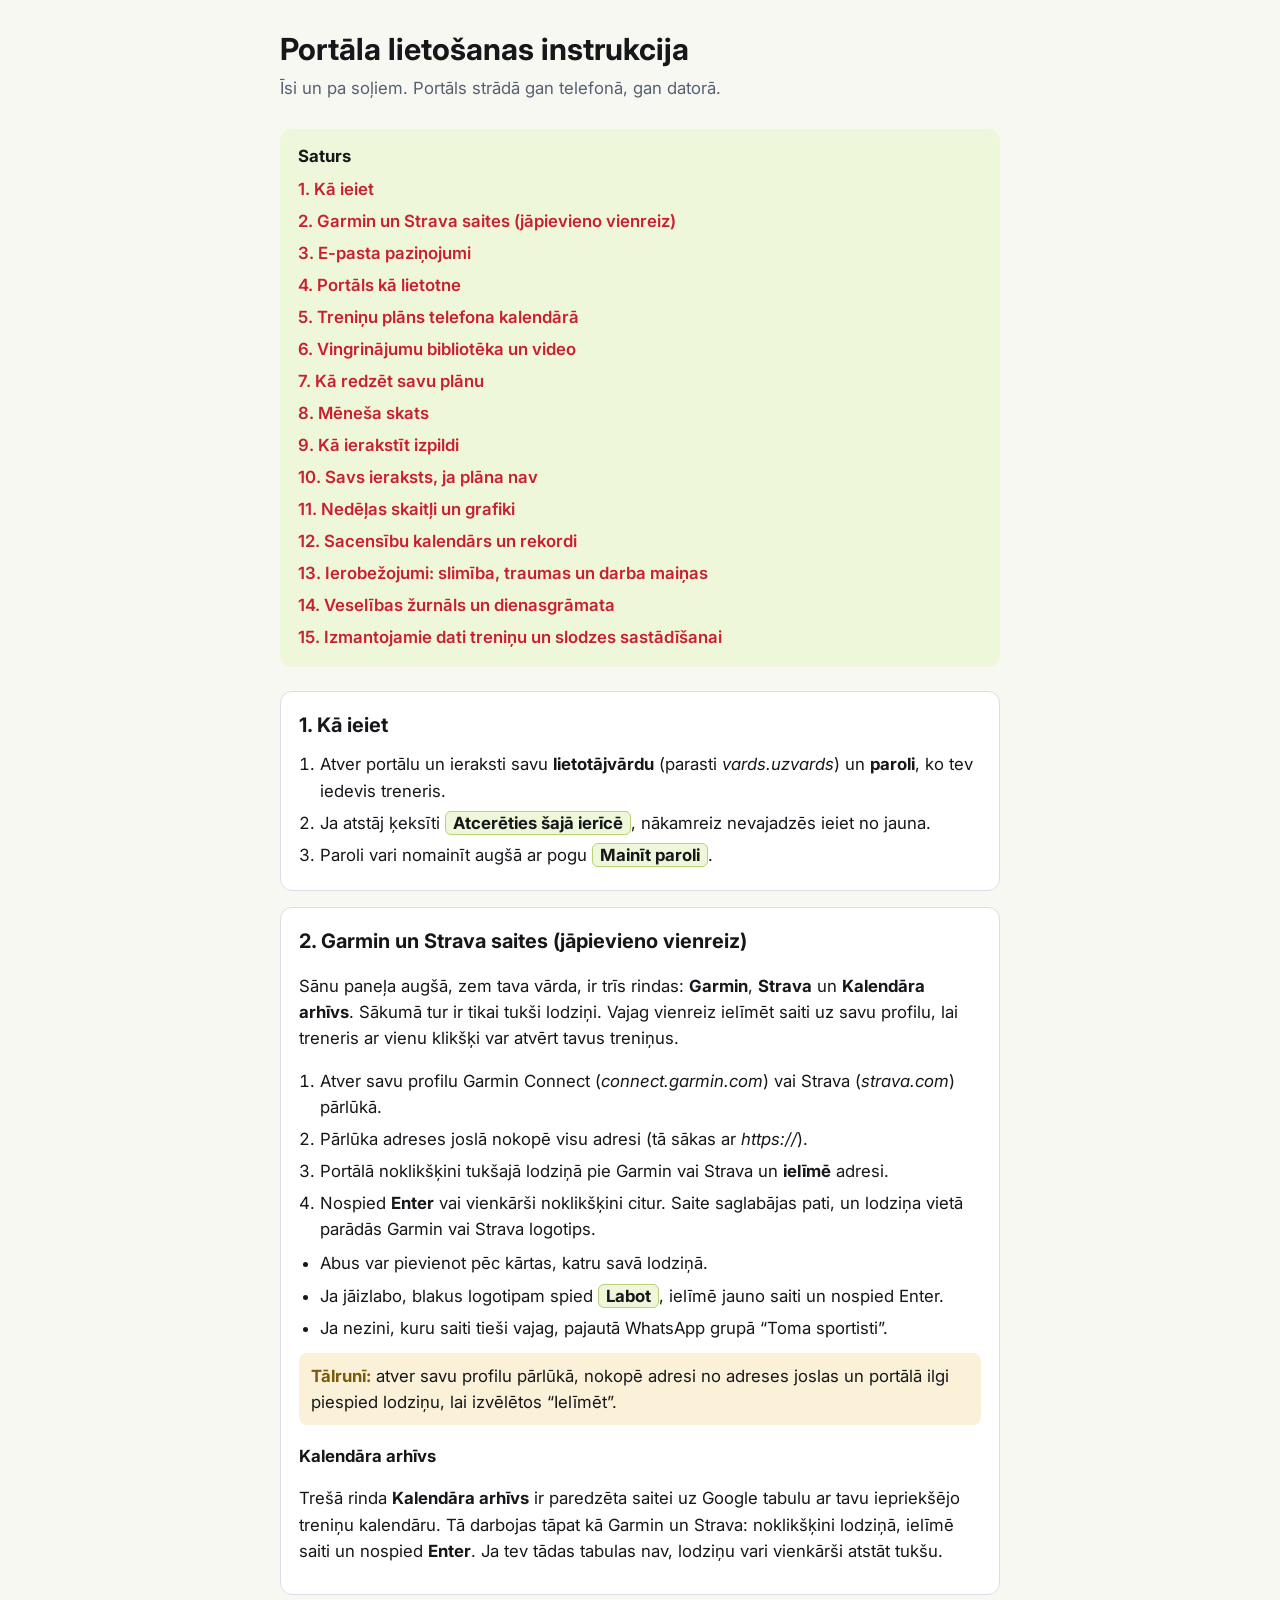
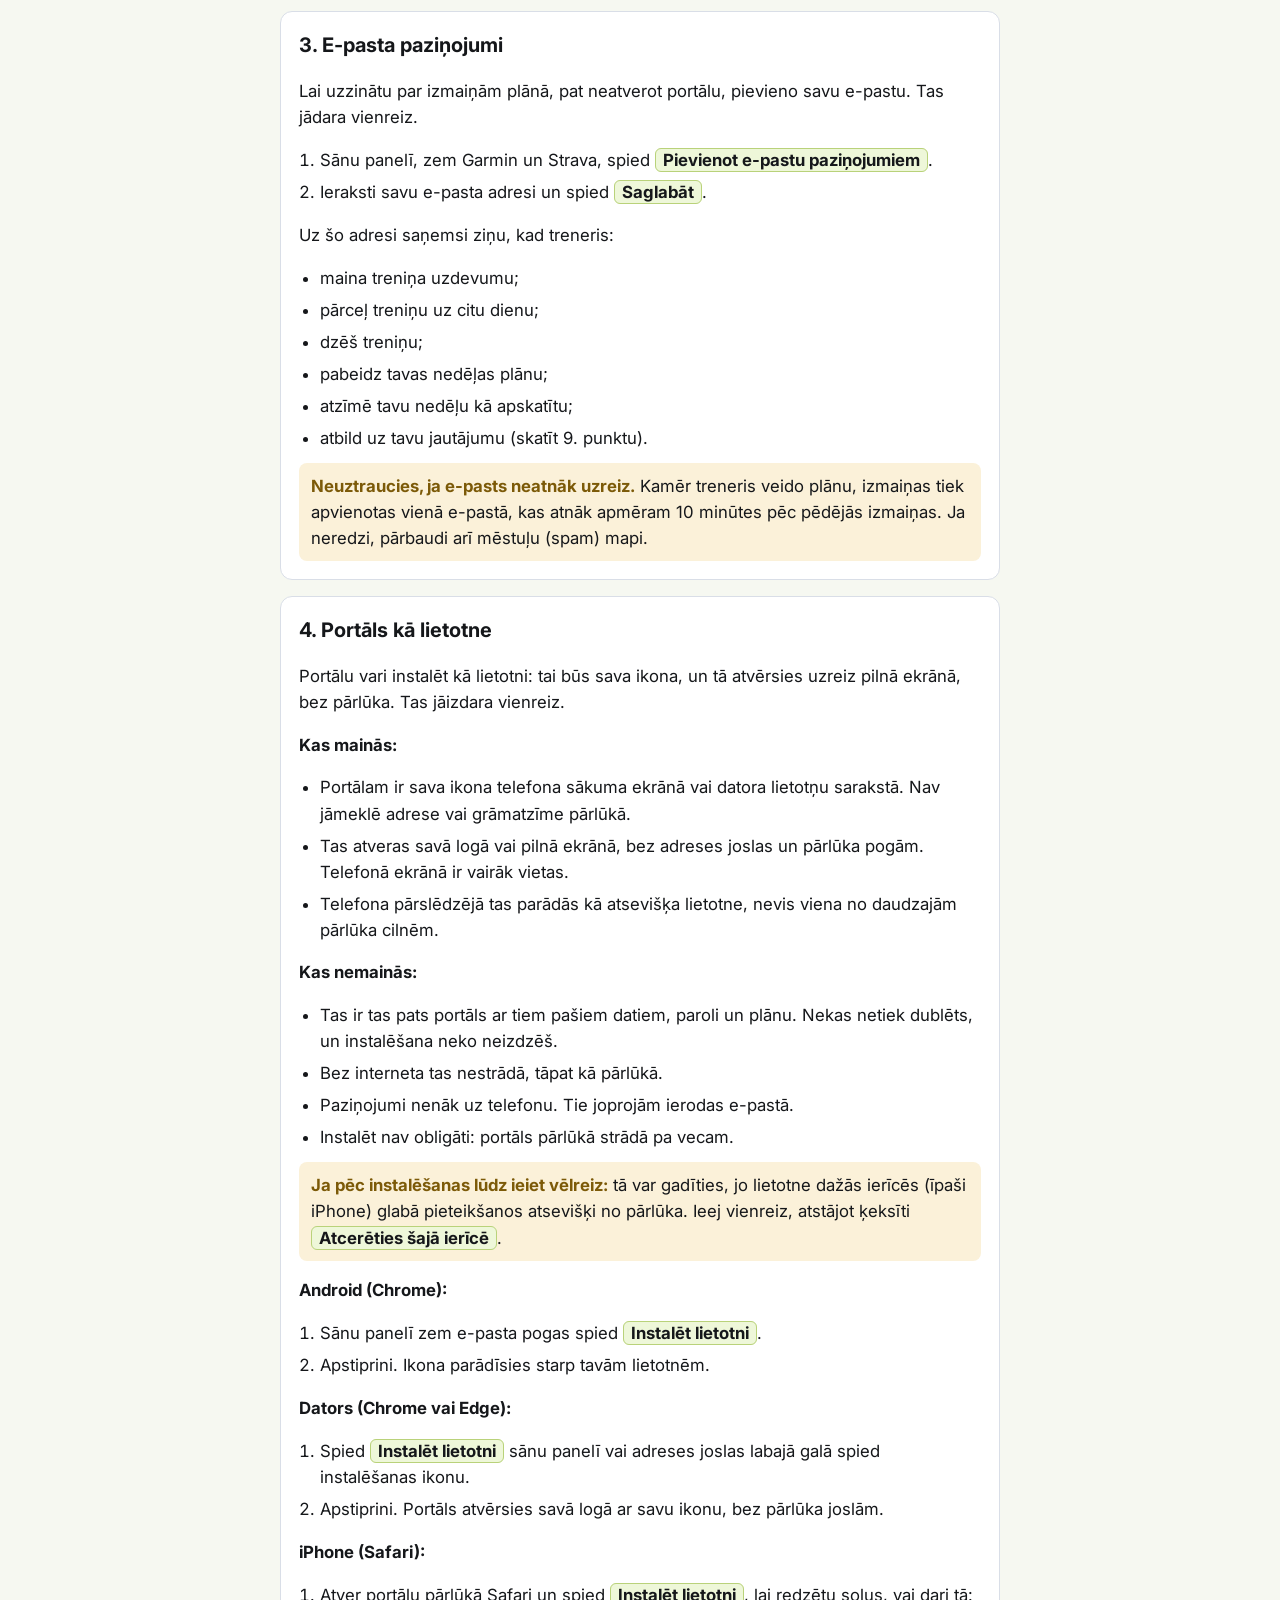
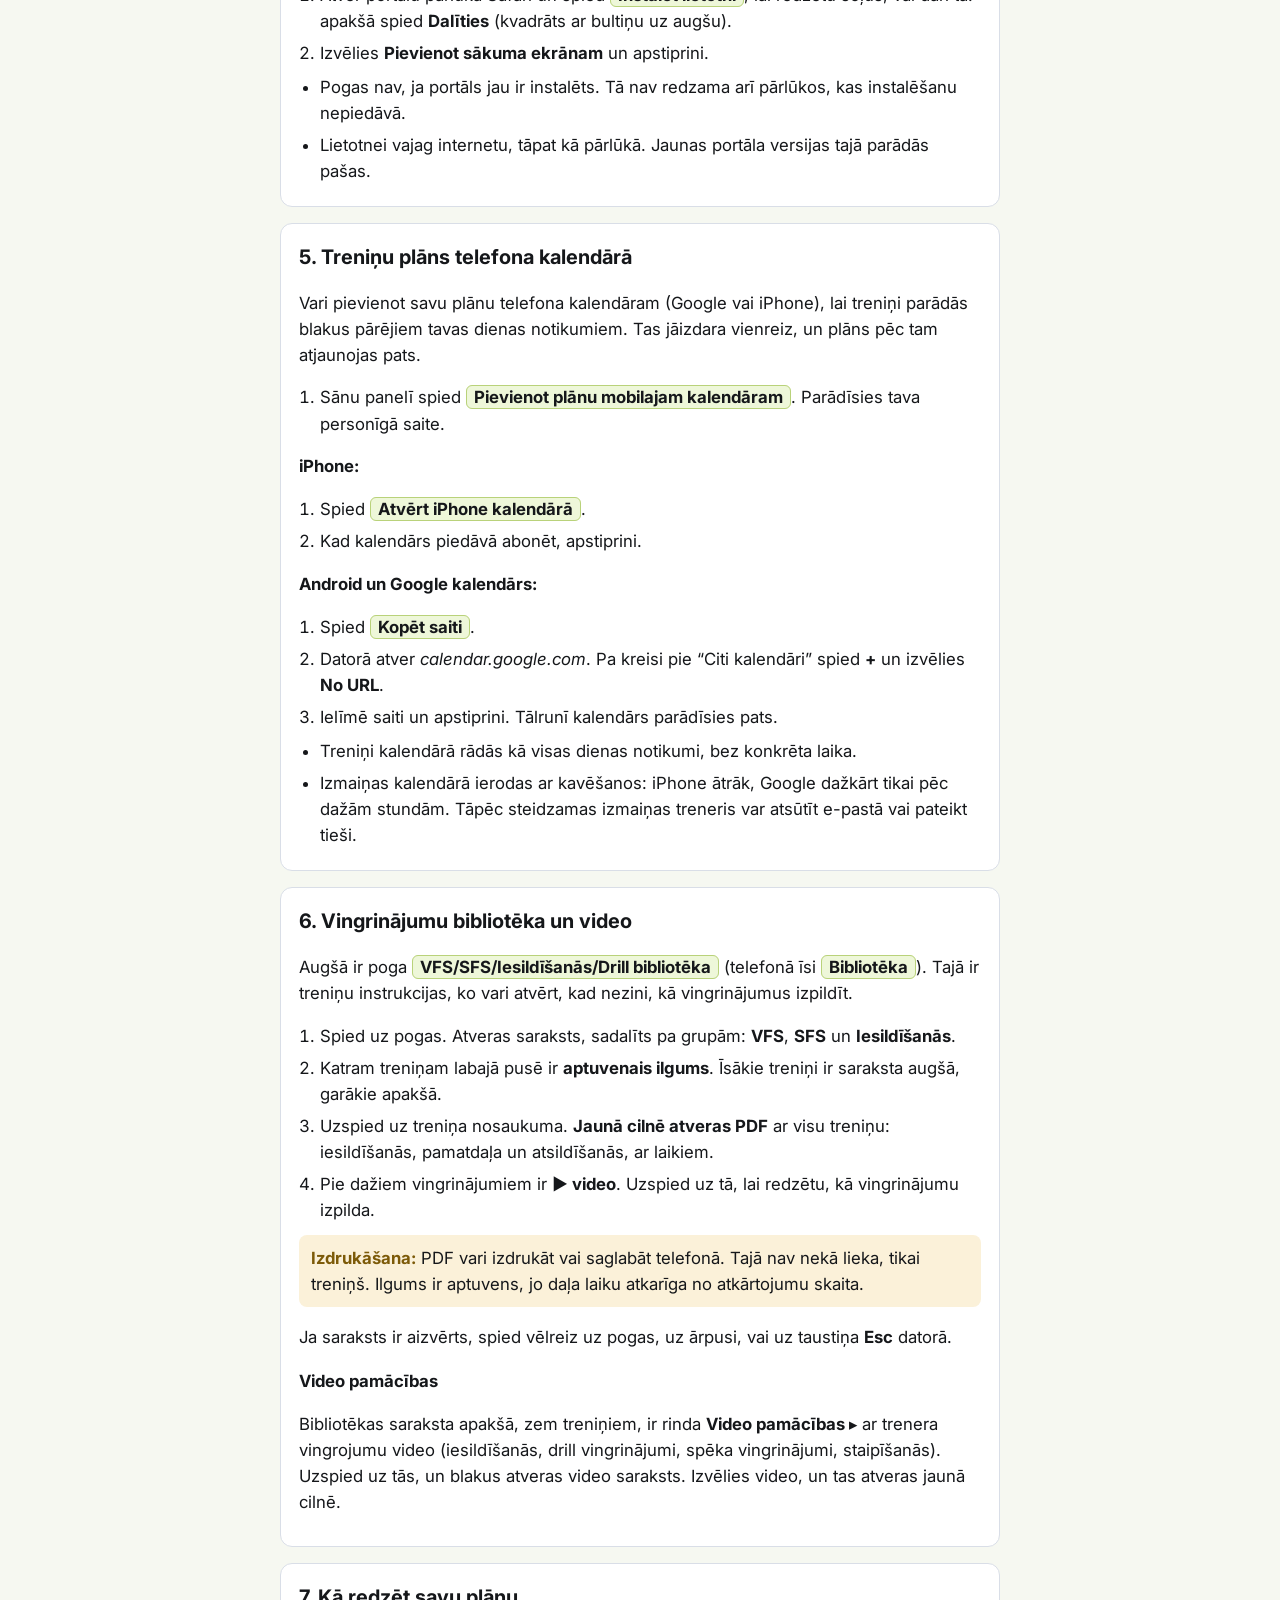
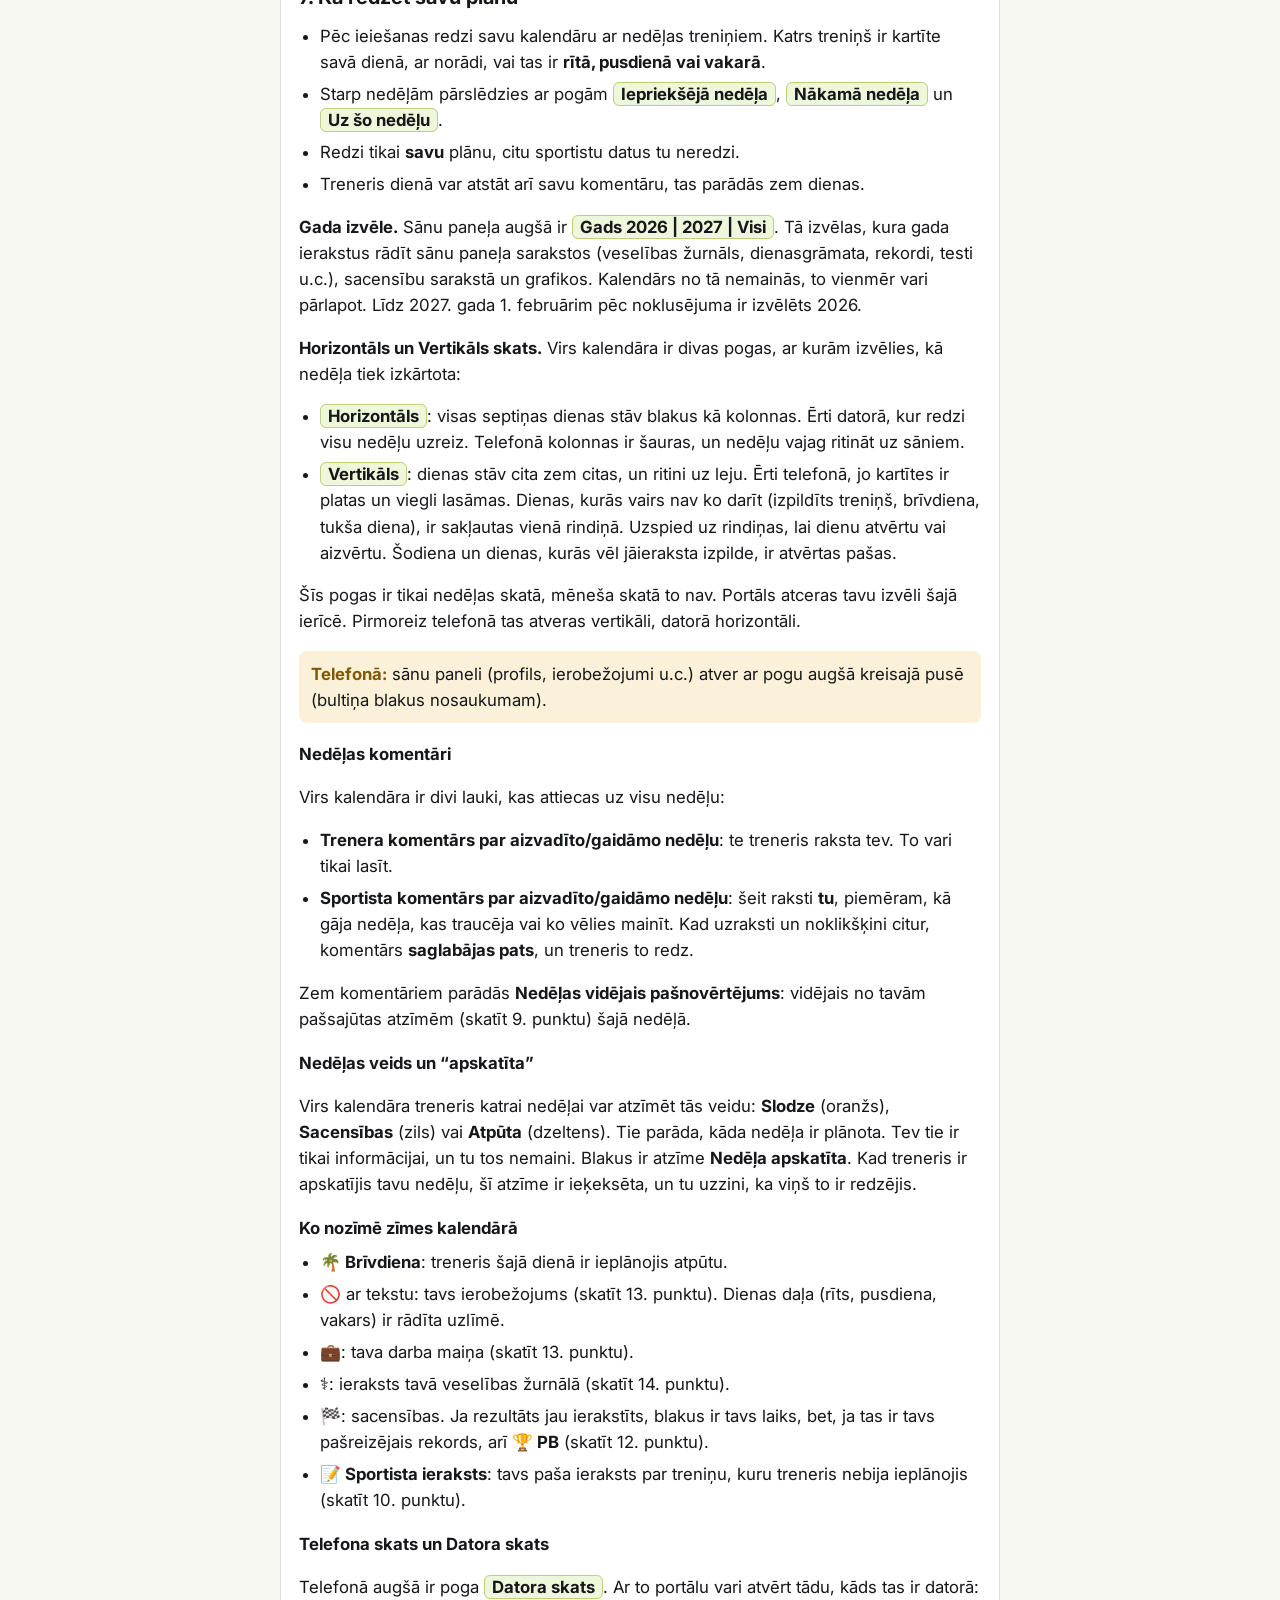
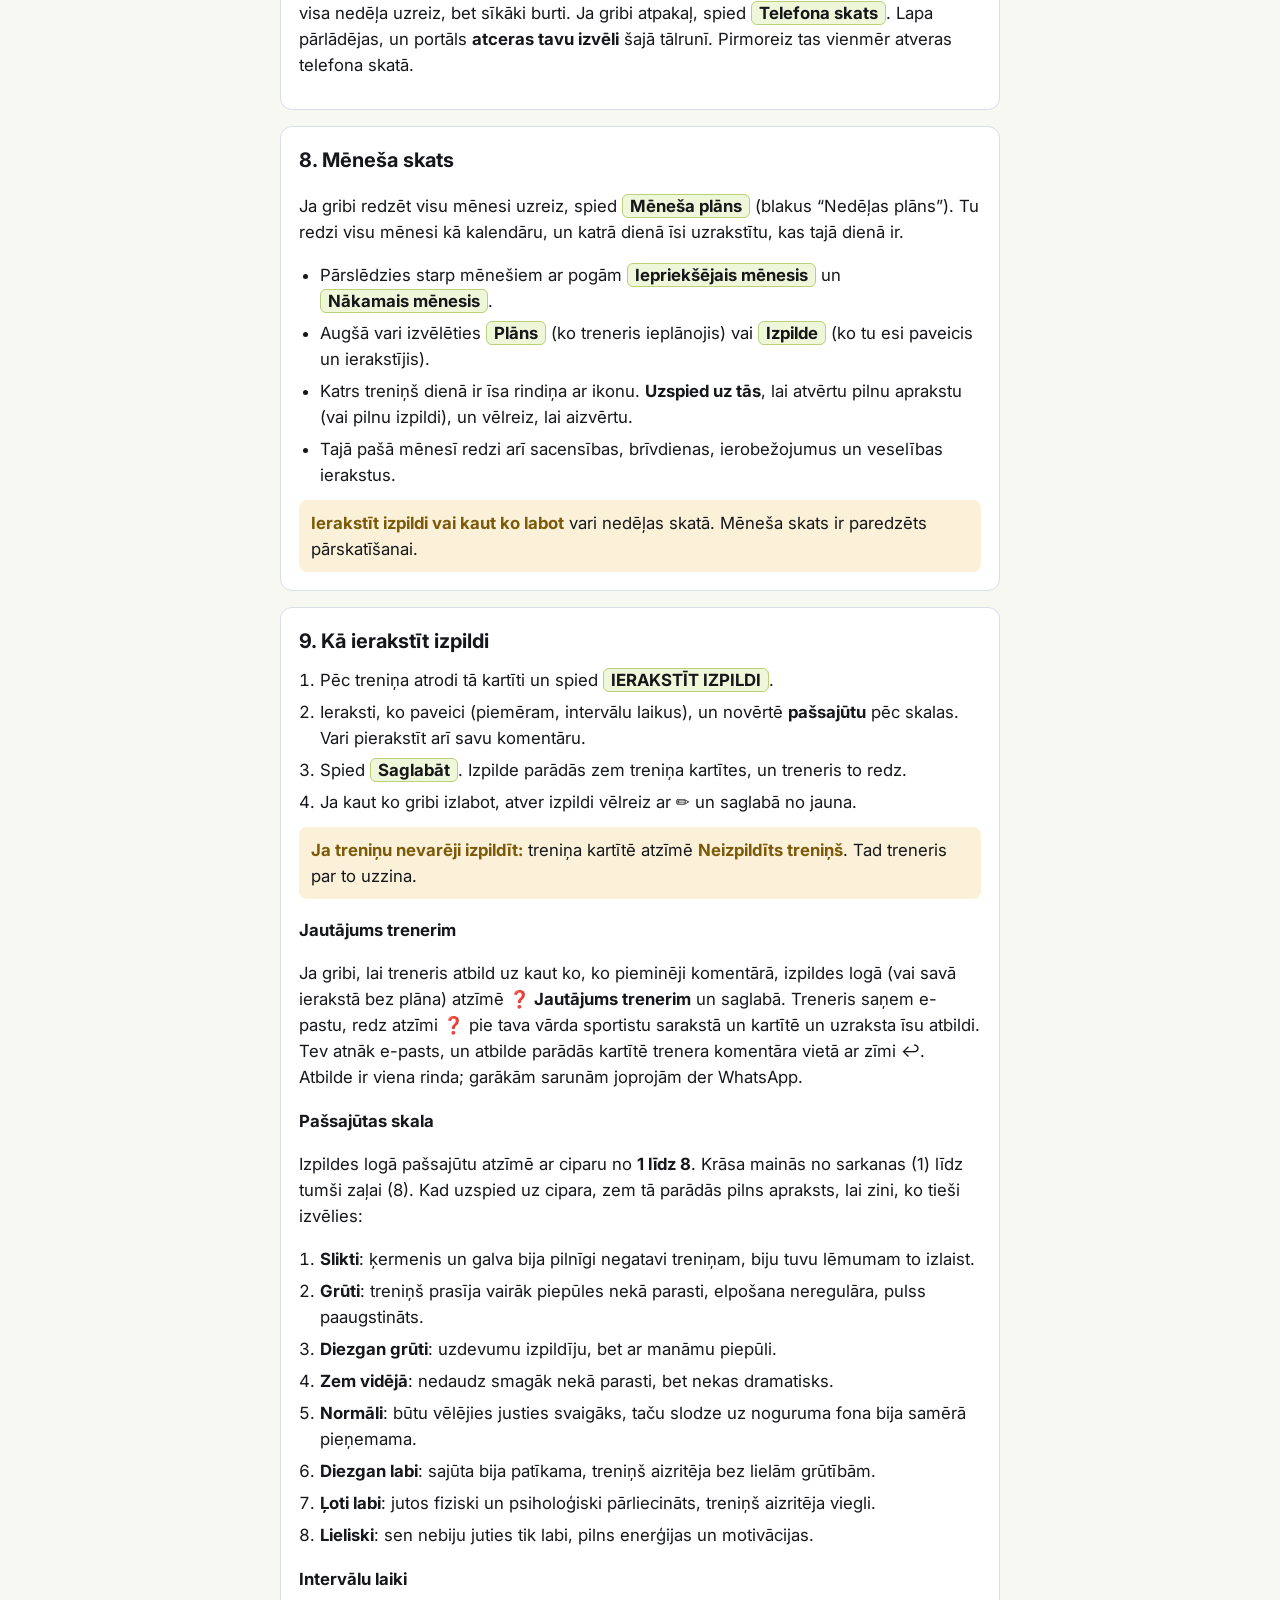
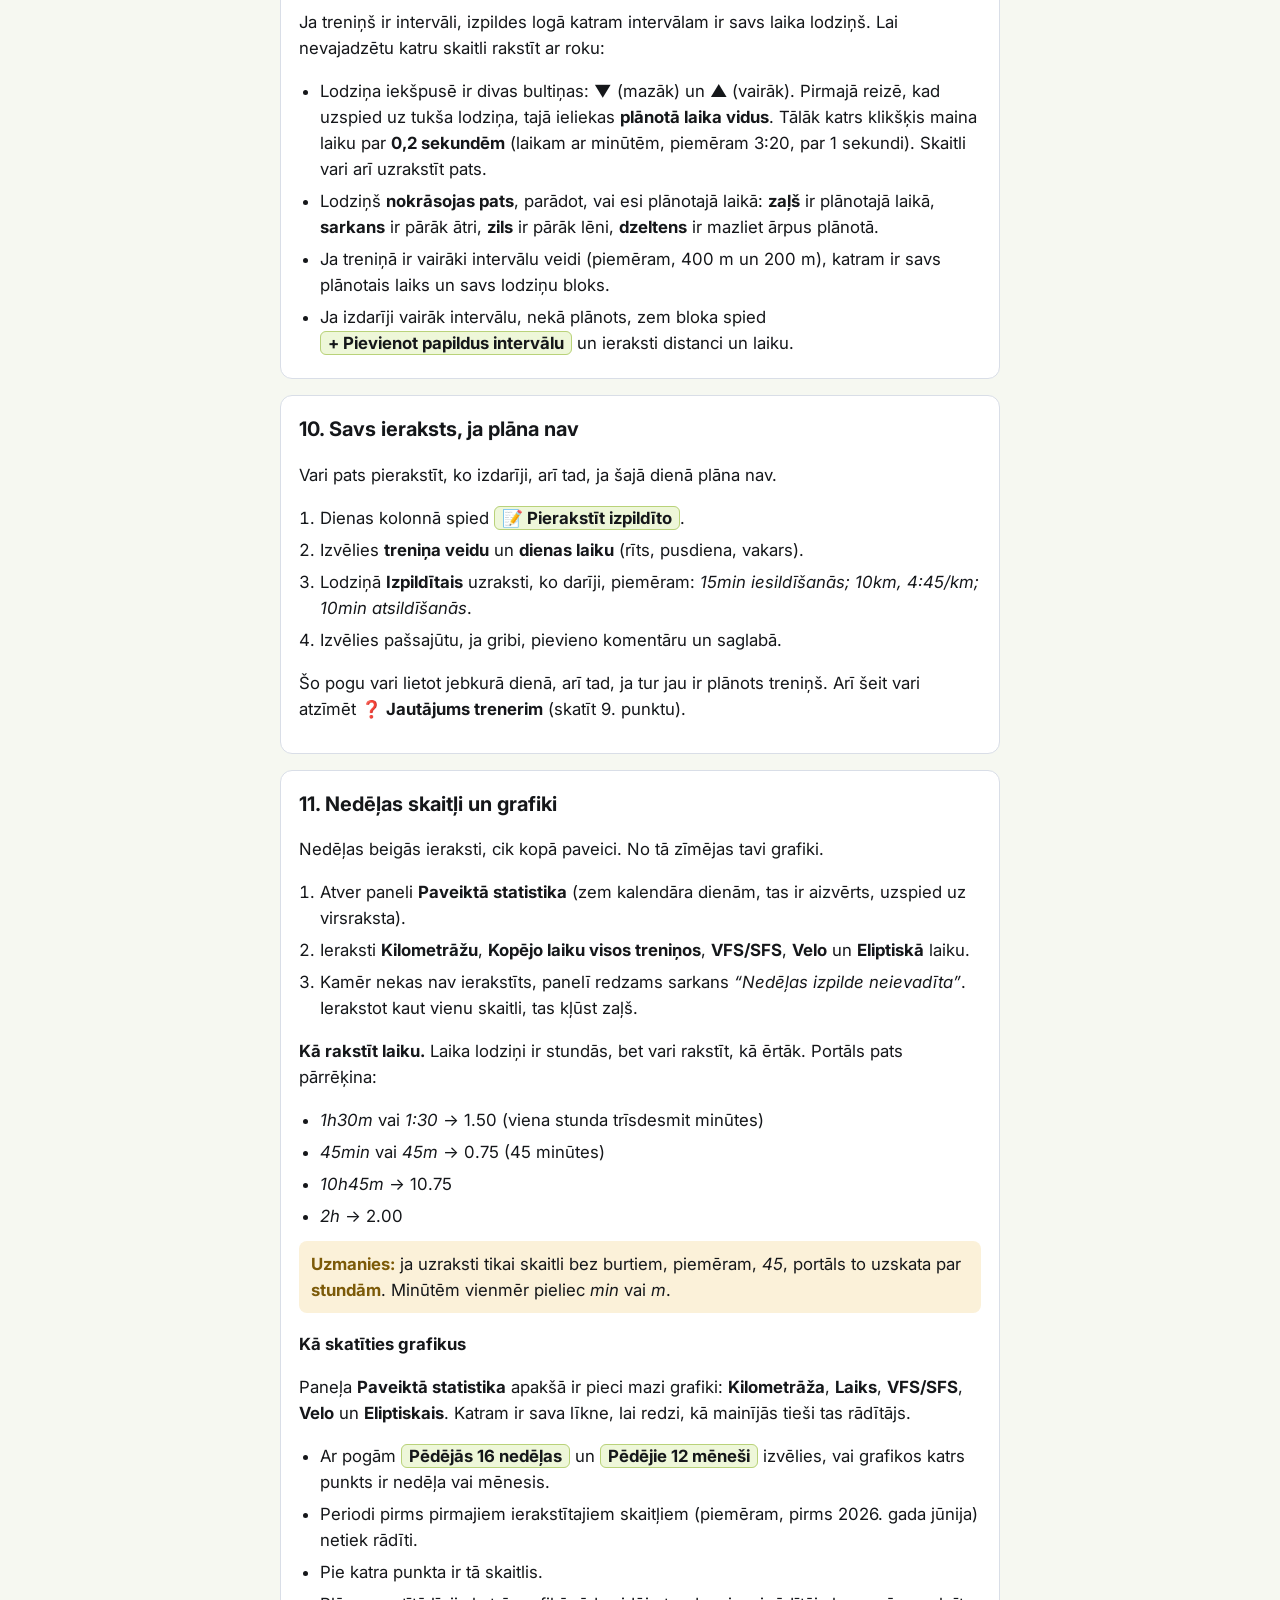
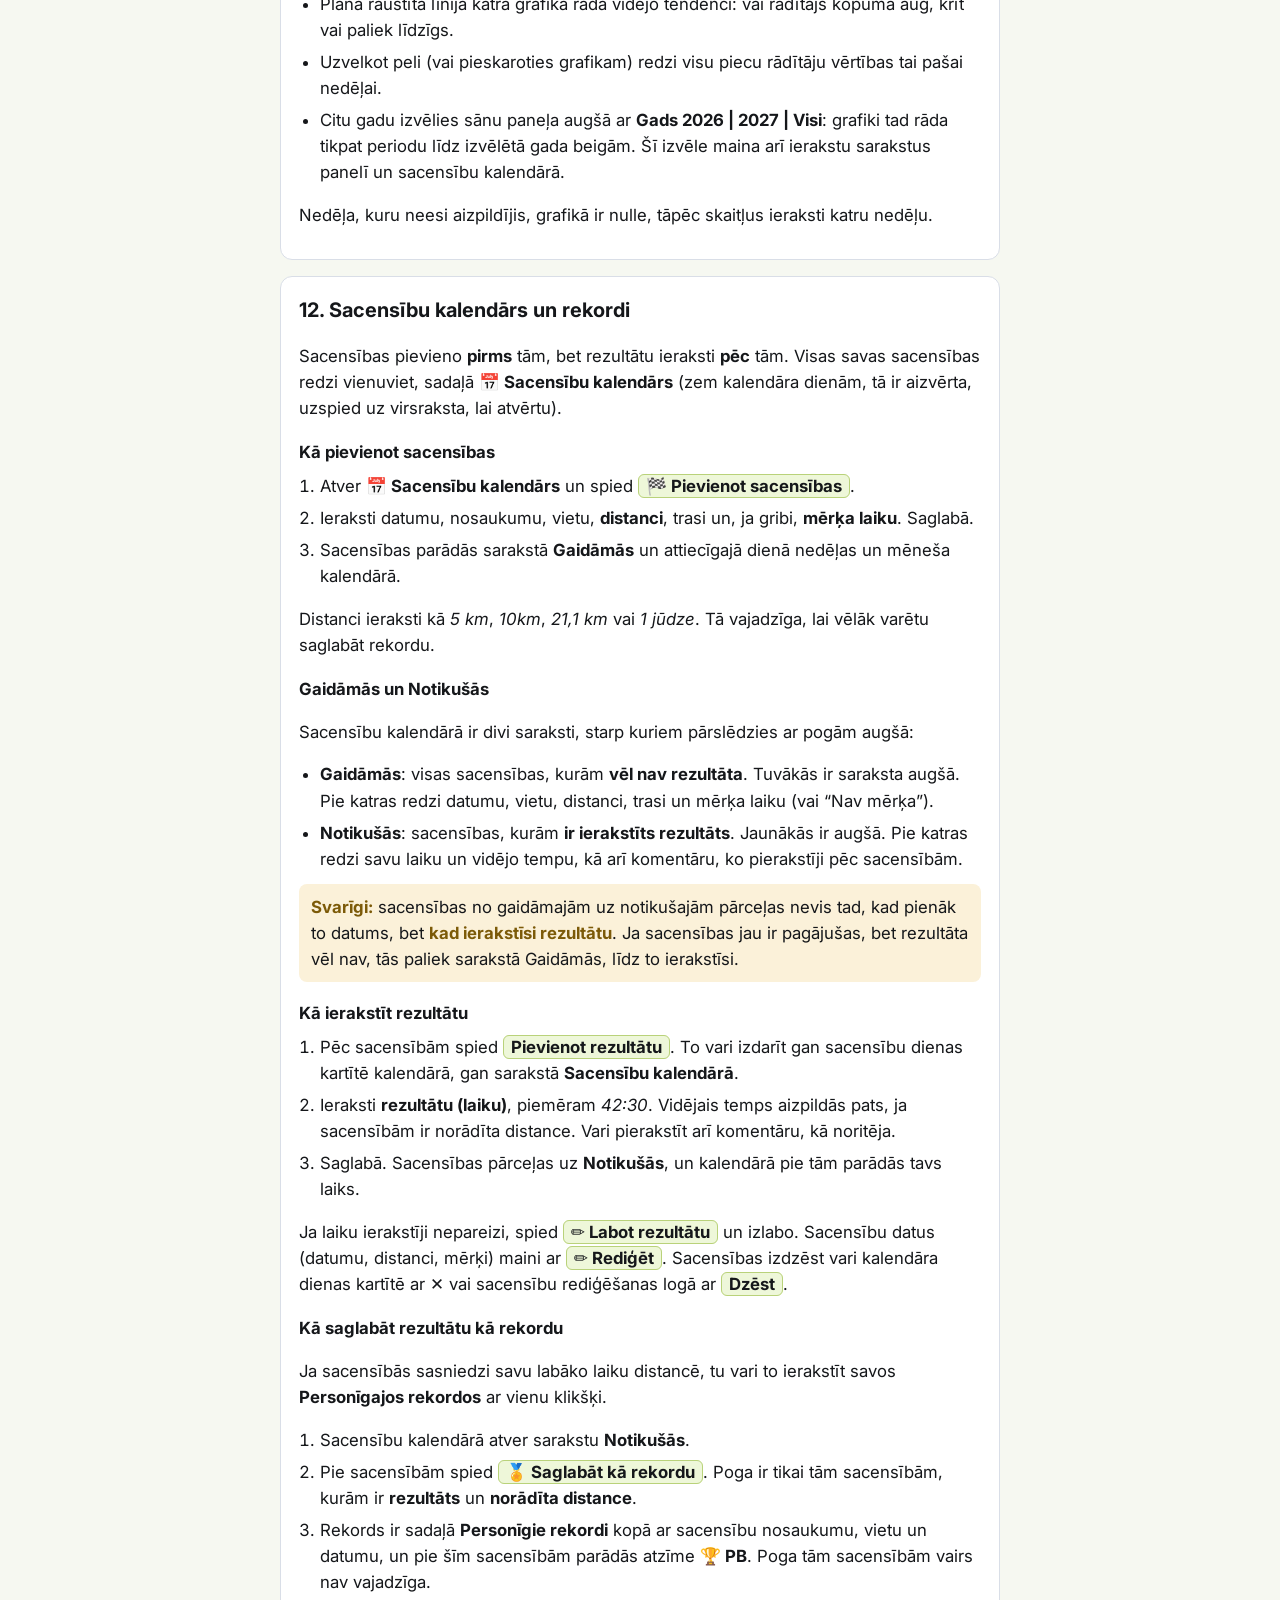
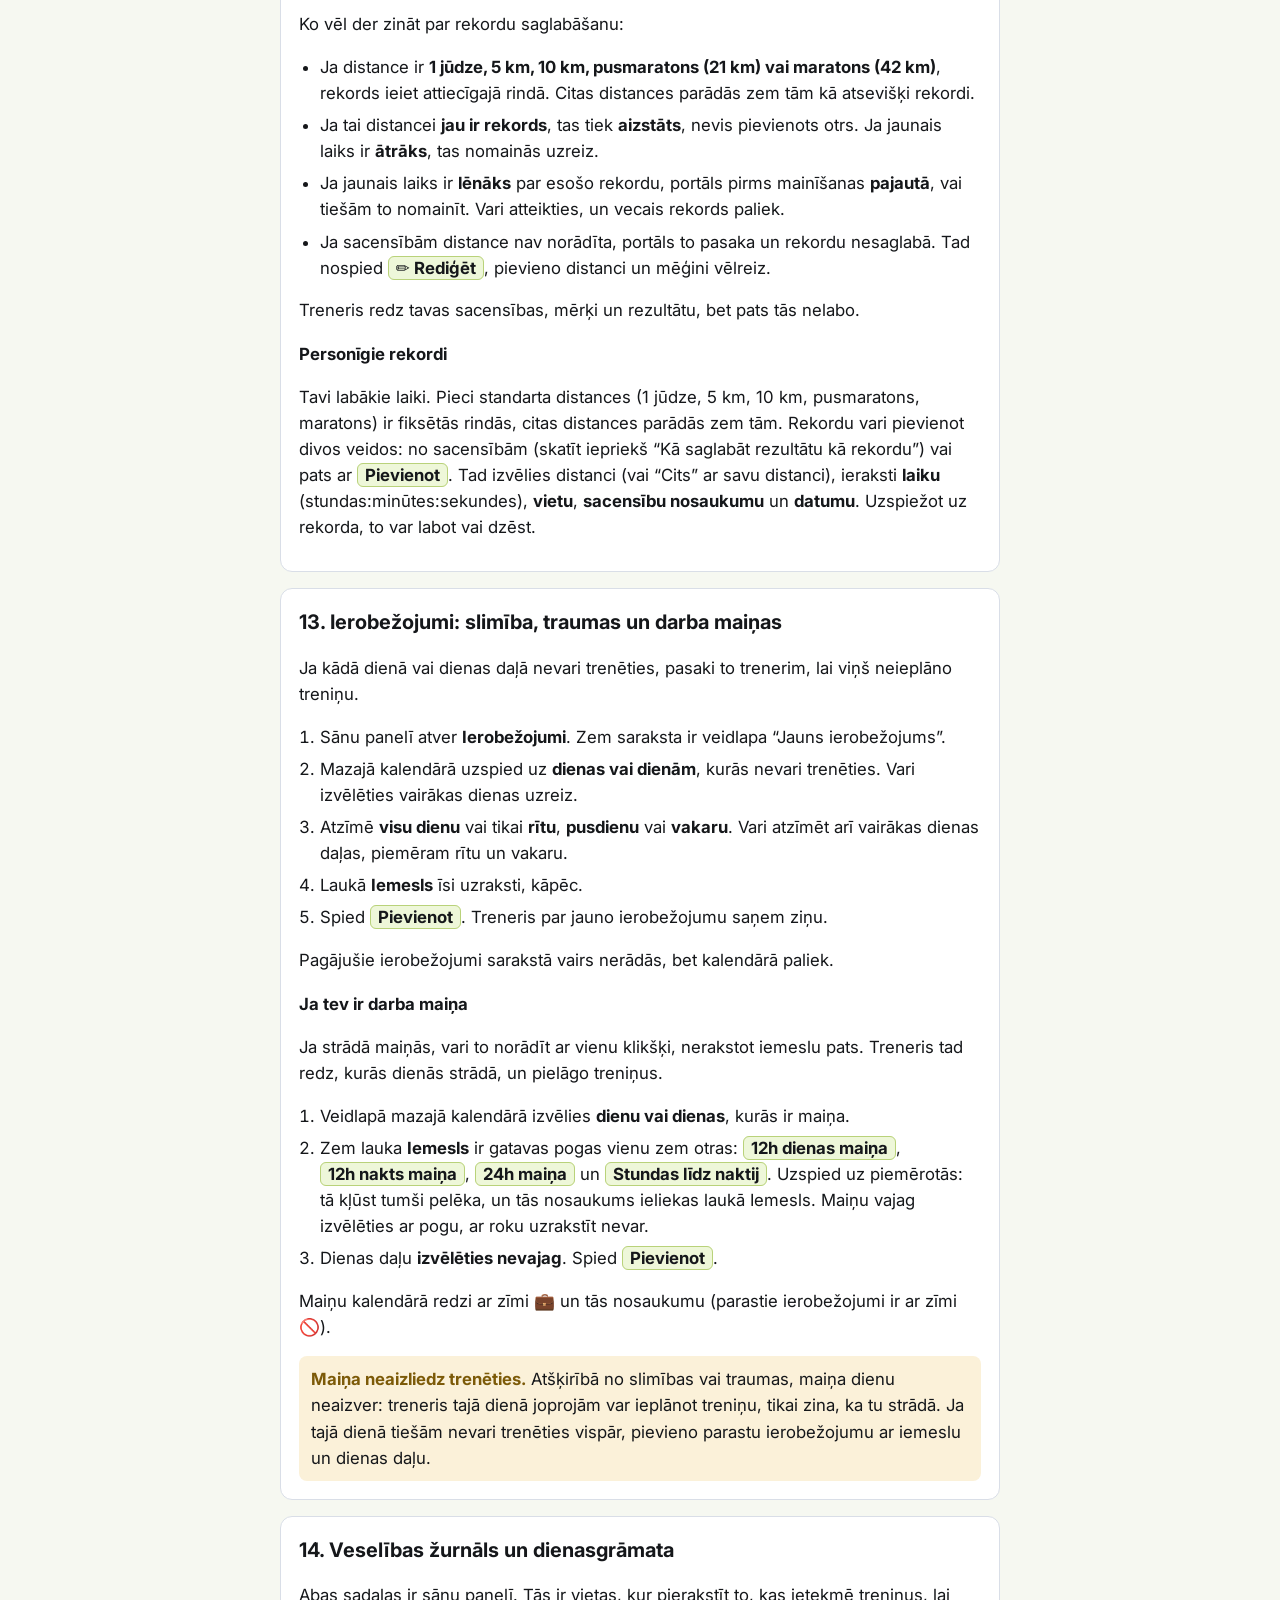
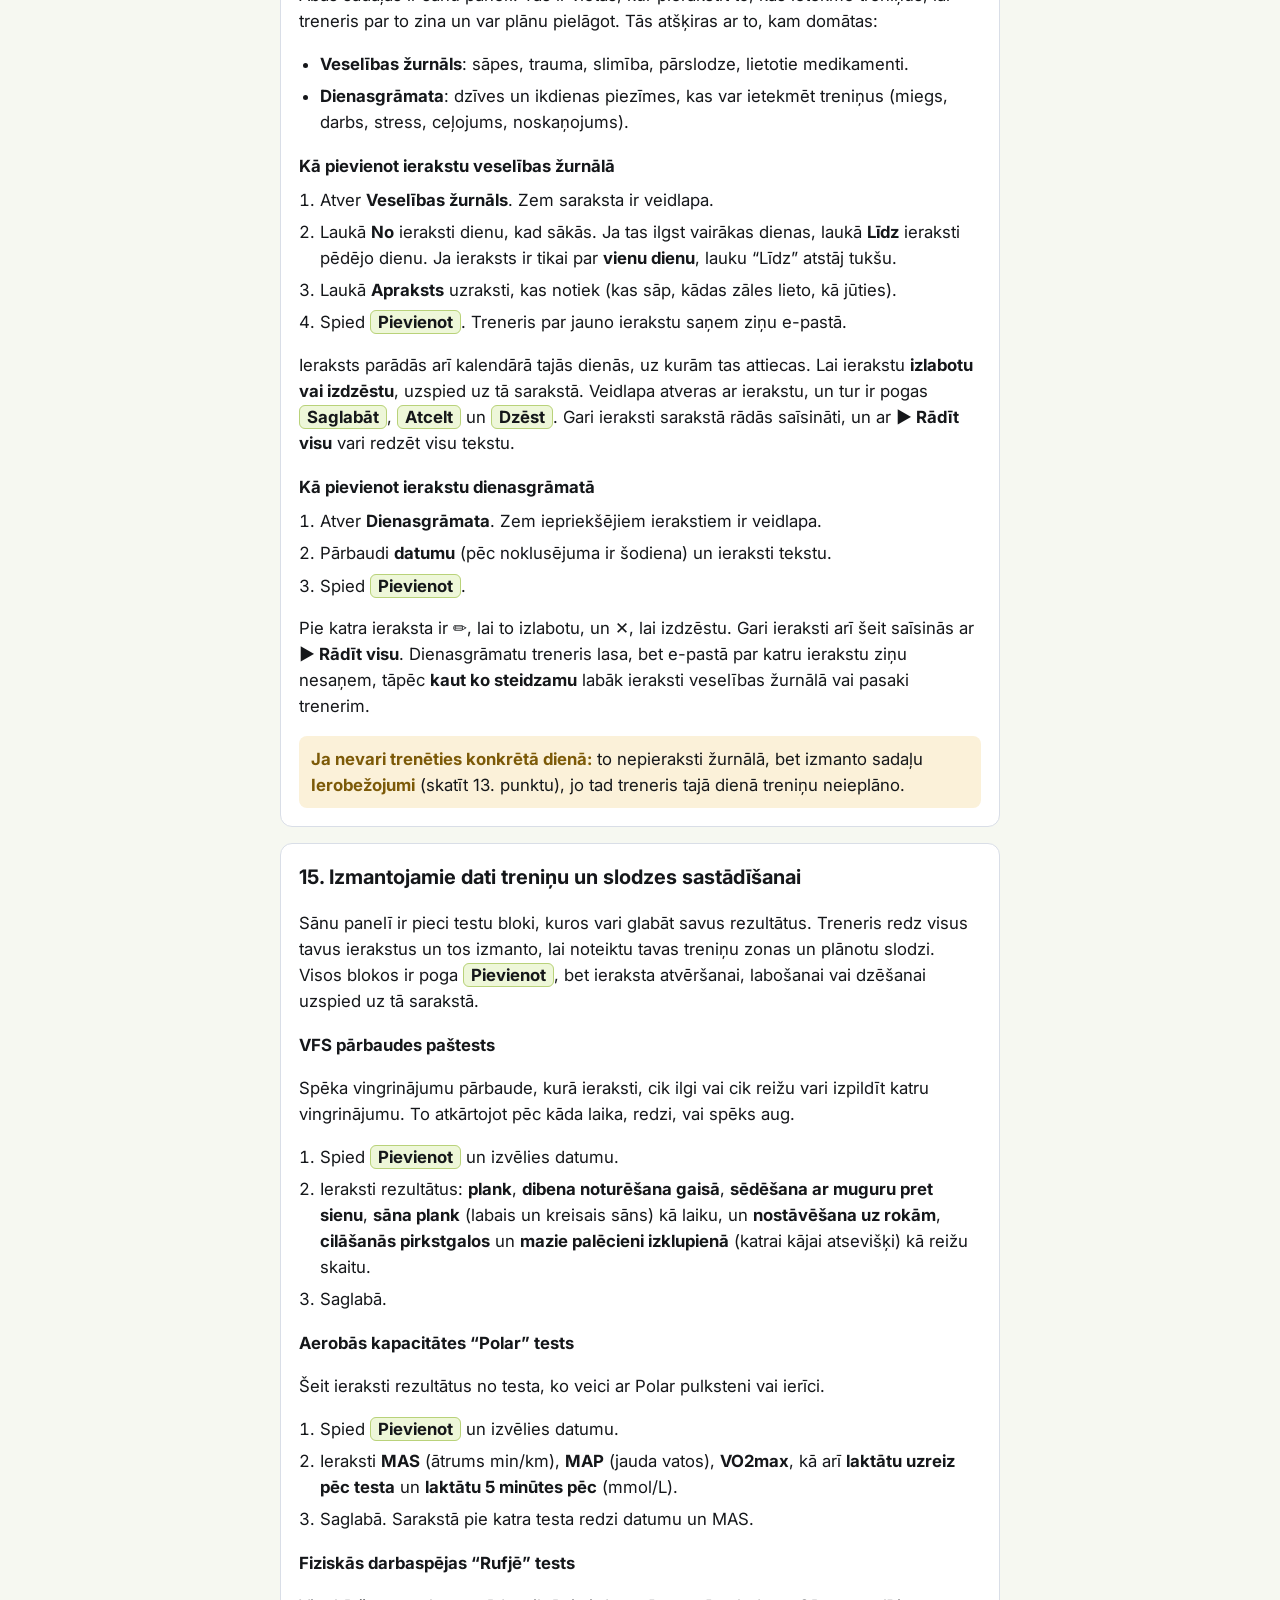
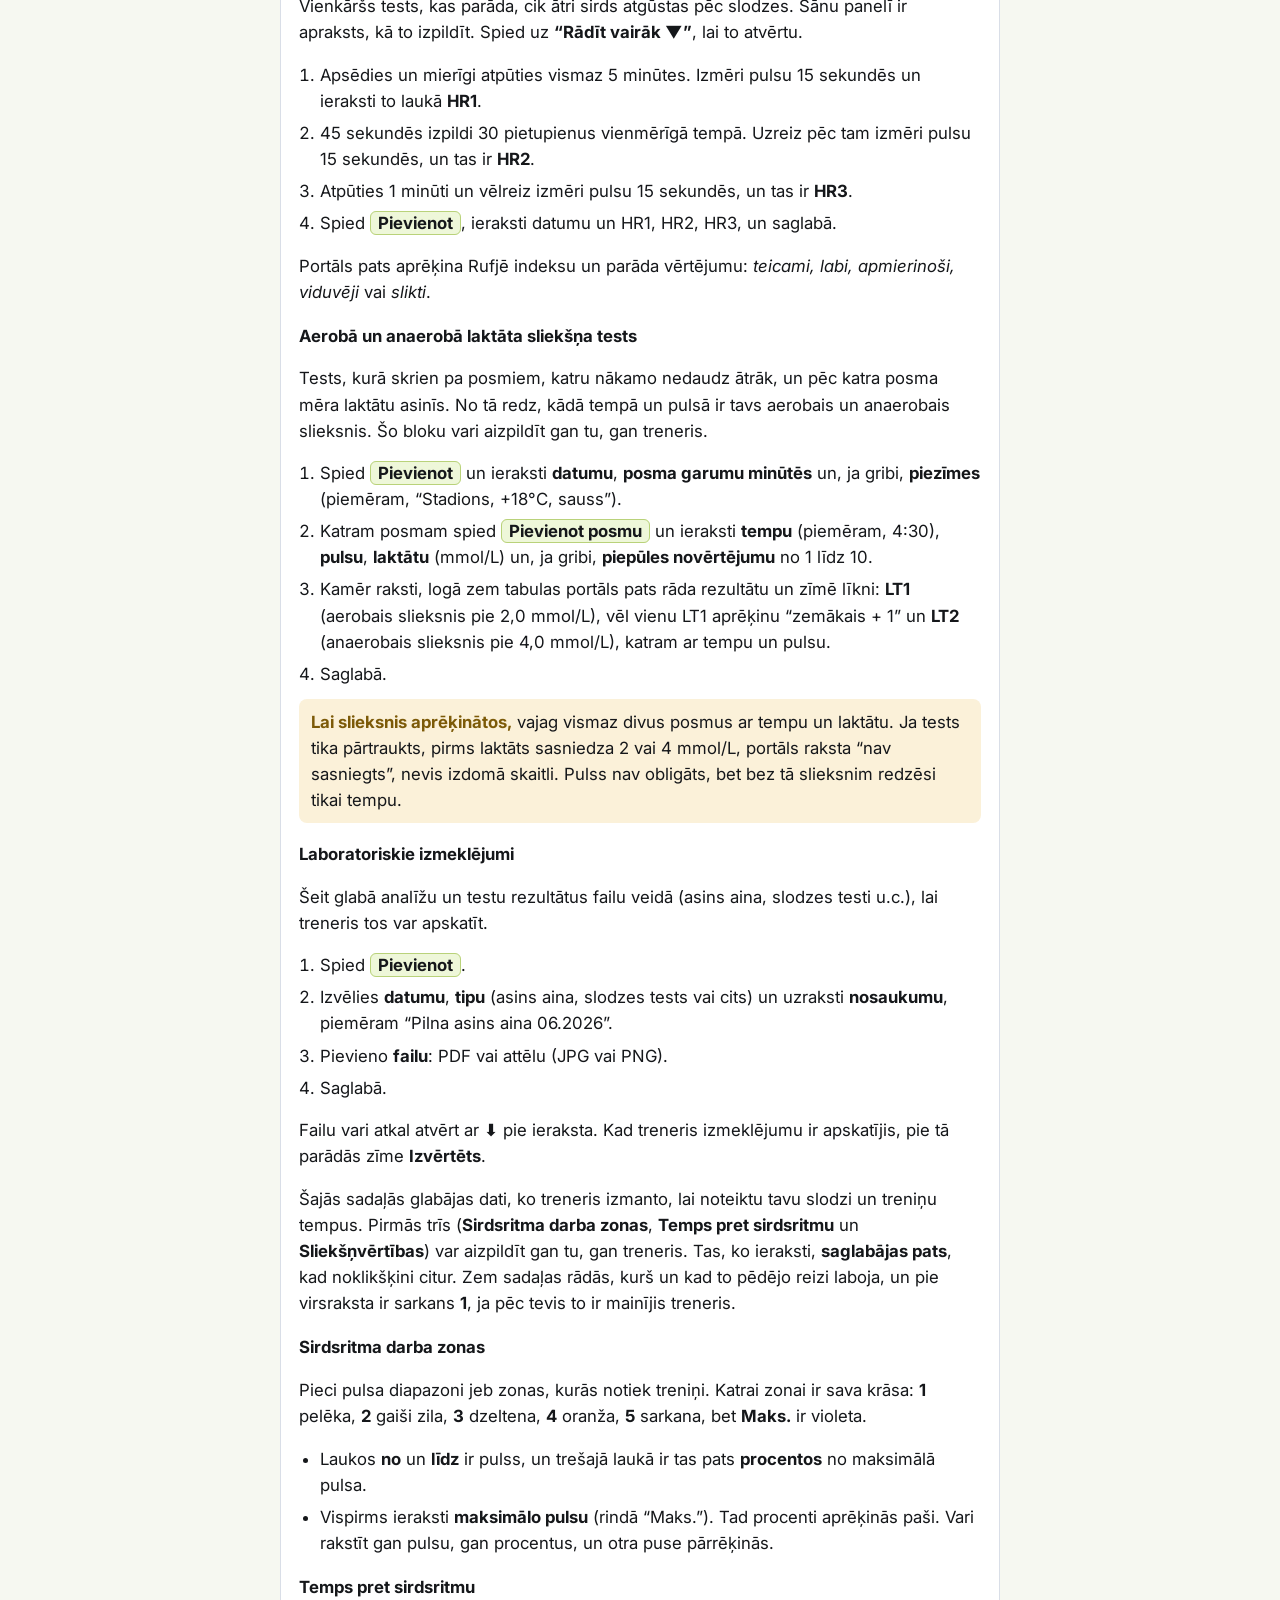
==== pamaciba.html @ ee05282a "work shift only via its button: stacked buttons, pressed one dark grey, typed text refused Co-Author" ====
<!doctype html>
<html lang="lv">
  <head>
    <meta charset="utf-8" />
    <meta name="viewport" content="width=device-width, initial-scale=1.0" />
    <title>Portāla lietošanas instrukcija – Sportistu portāls</title>
    <link rel="preconnect" href="https://fonts.googleapis.com" />
    <link rel="preconnect" href="https://fonts.gstatic.com" crossorigin />
    <link href="https://fonts.googleapis.com/css2?family=Inter:wght@400;500;600;700;800&display=swap" rel="stylesheet" />
    <style>
      :root {
        --ink: #15171a;
        --muted: #566073;
        --line: #d9dee7;
        --surface: #eef7d9;
        --accent: #c91f2f;
        --lime: #a3e635;
        --page: #f6f8f1;
      }
      * { box-sizing: border-box; }
      html { overflow-wrap: break-word; }
      body {
        background: var(--page);
        color: var(--ink);
        font-family: "Inter", system-ui, sans-serif;
        font-size: 1.05rem;
        line-height: 1.55;
        margin: 0;
        padding: 0 16px 48px;
      }
      main { margin: 0 auto; max-width: 720px; }
      header { padding: 28px 0 8px; }
      h1 { font-size: 1.9rem; line-height: 1.15; margin: 4px 0 8px; }
      .lead { color: var(--muted); margin: 0 0 20px; }
      nav.toc { background: var(--surface); border-radius: 12px; margin: 0 0 24px; padding: 14px 18px; }
      nav.toc strong { display: block; margin-bottom: 4px; }
      nav.toc a { color: var(--accent); display: block; padding: 3px 0; text-decoration: none; font-weight: 600; }
      nav.toc a:hover, nav.toc a:focus-visible { text-decoration: underline; }
      section { background: #fff; border: 1px solid var(--line); border-radius: 12px; margin: 0 0 16px; padding: 18px 18px 14px; }
      h2 { font-size: 1.25rem; margin: 0 0 10px; }
      h3 { font-size: 1.05rem; margin: 18px 0 6px; }
      ol, ul { margin: 8px 0 8px; padding-left: 1.3rem; }
      li { margin: 6px 0; }
      .btn {
        background: var(--surface);
        border: 1px solid #b9d27a;
        border-radius: 6px;
        font-weight: 700;
        padding: 1px 7px;
        white-space: nowrap;
      }
      .tip { background: #fbf1d9; border-radius: 8px; margin: 12px 0 4px; padding: 10px 12px; }
      .tip b { color: #7c5a08; }
      footer { color: var(--muted); font-size: 0.9rem; margin-top: 24px; text-align: center; }
      a:focus-visible { outline: 2px solid var(--accent); outline-offset: 2px; }
    </style>
  </head>
  <body>
    <main>
      <header>
        <h1>Portāla lietošanas instrukcija</h1>
        <p class="lead">Īsi un pa soļiem. Portāls strādā gan telefonā, gan datorā.</p>
      </header>

      <nav class="toc" aria-label="Saturs">
        <strong>Saturs</strong>
        <a href="#ieiet">1. Kā ieiet</a>
        <a href="#saites">2. Garmin un Strava saites (jāpievieno vienreiz)</a>
        <a href="#epasts">3. E-pasta paziņojumi</a>
        <a href="#lietotne">4. Portāls kā lietotne</a>
        <a href="#kalendars">5. Treniņu plāns telefona kalendārā</a>
        <a href="#biblioteka">6. Vingrinājumu bibliotēka un video</a>
        <a href="#plans">7. Kā redzēt savu plānu</a>
        <a href="#menesis">8. Mēneša skats</a>
        <a href="#izpilde">9. Kā ierakstīt izpildi</a>
        <a href="#savs">10. Savs ieraksts, ja plāna nav</a>
        <a href="#nedela">11. Nedēļas skaitļi un grafiki</a>
        <a href="#sacensibas">12. Sacensību kalendārs un rekordi</a>
        <a href="#ierobezojumi">13. Ierobežojumi: slimība, traumas un darba maiņas</a>
        <a href="#zurnals">14. Veselības žurnāls un dienasgrāmata</a>
        <a href="#testi">15. Izmantojamie dati treniņu un slodzes sastādīšanai</a>
      </nav>

      <section id="ieiet">
        <h2>1. Kā ieiet</h2>
        <ol>
          <li>Atver portālu un ieraksti savu <b>lietotājvārdu</b> (parasti <i>vards.uzvards</i>) un <b>paroli</b>, ko tev iedevis treneris.</li>
          <li>Ja atstāj ķeksīti <span class="btn">Atcerēties šajā ierīcē</span>, nākamreiz nevajadzēs ieiet no jauna.</li>
          <li>Paroli vari nomainīt augšā ar pogu <span class="btn">Mainīt paroli</span>.</li>
        </ol>
      </section>
      <section id="saites">
        <h2>2. Garmin un Strava saites (jāpievieno vienreiz)</h2>
        <p>Sānu paneļa augšā, zem tava vārda, ir trīs rindas: <b>Garmin</b>, <b>Strava</b> un <b>Kalendāra arhīvs</b>. Sākumā tur ir tikai tukši lodziņi. Vajag vienreiz ielīmēt saiti uz savu profilu, lai treneris ar vienu klikšķi var atvērt tavus treniņus.</p>
        <ol>
          <li>Atver savu profilu Garmin Connect (<i>connect.garmin.com</i>) vai Strava (<i>strava.com</i>) pārlūkā.</li>
          <li>Pārlūka adreses joslā nokopē visu adresi (tā sākas ar <i>https://</i>).</li>
          <li>Portālā noklikšķini tukšajā lodziņā pie Garmin vai Strava un <b>ielīmē</b> adresi.</li>
          <li>Nospied <b>Enter</b> vai vienkārši noklikšķini citur. Saite saglabājas pati, un lodziņa vietā parādās Garmin vai Strava logotips.</li>
        </ol>
        <ul>
          <li>Abus var pievienot pēc kārtas, katru savā lodziņā.</li>
          <li>Ja jāizlabo, blakus logotipam spied <span class="btn">Labot</span>, ielīmē jauno saiti un nospied Enter.</li>
          <li>Ja nezini, kuru saiti tieši vajag, pajautā WhatsApp grupā “Toma sportisti”.</li>
        </ul>
        <div class="tip"><b>Tālrunī:</b> atver savu profilu pārlūkā, nokopē adresi no adreses joslas un portālā ilgi piespied lodziņu, lai izvēlētos “Ielīmēt”.</div>

        <h3>Kalendāra arhīvs</h3>
        <p>Trešā rinda <b>Kalendāra arhīvs</b> ir paredzēta saitei uz Google tabulu ar tavu iepriekšējo treniņu kalendāru. Tā darbojas tāpat kā Garmin un Strava: noklikšķini lodziņā, ielīmē saiti un nospied <b>Enter</b>. Ja tev tādas tabulas nav, lodziņu vari vienkārši atstāt tukšu.</p>
      </section>
      <section id="epasts">
        <h2>3. E-pasta paziņojumi</h2>
        <p>Lai uzzinātu par izmaiņām plānā, pat neatverot portālu, pievieno savu e-pastu. Tas jādara vienreiz.</p>
        <ol>
          <li>Sānu panelī, zem Garmin un Strava, spied <span class="btn">Pievienot e-pastu paziņojumiem</span>.</li>
          <li>Ieraksti savu e-pasta adresi un spied <span class="btn">Saglabāt</span>.</li>
        </ol>
        <p>Uz šo adresi saņemsi ziņu, kad treneris:</p>
        <ul>
          <li>maina treniņa uzdevumu;</li>
          <li>pārceļ treniņu uz citu dienu;</li>
          <li>dzēš treniņu;</li>
          <li>pabeidz tavas nedēļas plānu;</li>
          <li>atzīmē tavu nedēļu kā apskatītu;</li>
          <li>atbild uz tavu jautājumu (skatīt 9. punktu).</li>
        </ul>
        <div class="tip"><b>Neuztraucies, ja e-pasts neatnāk uzreiz.</b> Kamēr treneris veido plānu, izmaiņas tiek apvienotas vienā e-pastā, kas atnāk apmēram 10 minūtes pēc pēdējās izmaiņas. Ja neredzi, pārbaudi arī mēstuļu (spam) mapi.</div>
      </section>
      <section id="lietotne">
        <h2>4. Portāls kā lietotne</h2>
        <p>Portālu vari instalēt kā lietotni: tai būs sava ikona, un tā atvērsies uzreiz pilnā ekrānā, bez pārlūka. Tas jāizdara vienreiz.</p>
        <p><b>Kas mainās:</b></p>
        <ul>
          <li>Portālam ir sava ikona telefona sākuma ekrānā vai datora lietotņu sarakstā. Nav jāmeklē adrese vai grāmatzīme pārlūkā.</li>
          <li>Tas atveras savā logā vai pilnā ekrānā, bez adreses joslas un pārlūka pogām. Telefonā ekrānā ir vairāk vietas.</li>
          <li>Telefona pārslēdzējā tas parādās kā atsevišķa lietotne, nevis viena no daudzajām pārlūka cilnēm.</li>
        </ul>
        <p><b>Kas nemainās:</b></p>
        <ul>
          <li>Tas ir tas pats portāls ar tiem pašiem datiem, paroli un plānu. Nekas netiek dublēts, un instalēšana neko neizdzēš.</li>
          <li>Bez interneta tas nestrādā, tāpat kā pārlūkā.</li>
          <li>Paziņojumi nenāk uz telefonu. Tie joprojām ierodas e-pastā.</li>
          <li>Instalēt nav obligāti: portāls pārlūkā strādā pa vecam.</li>
        </ul>
        <div class="tip"><b>Ja pēc instalēšanas lūdz ieiet vēlreiz:</b> tā var gadīties, jo lietotne dažās ierīcēs (īpaši iPhone) glabā pieteikšanos atsevišķi no pārlūka. Ieej vienreiz, atstājot ķeksīti <span class="btn">Atcerēties šajā ierīcē</span>.</div>
        <p><b>Android (Chrome):</b></p>
        <ol>
          <li>Sānu panelī zem e-pasta pogas spied <span class="btn">Instalēt lietotni</span>.</li>
          <li>Apstiprini. Ikona parādīsies starp tavām lietotnēm.</li>
        </ol>
        <p><b>Dators (Chrome vai Edge):</b></p>
        <ol>
          <li>Spied <span class="btn">Instalēt lietotni</span> sānu panelī vai adreses joslas labajā galā spied instalēšanas ikonu.</li>
          <li>Apstiprini. Portāls atvērsies savā logā ar savu ikonu, bez pārlūka joslām.</li>
        </ol>
        <p><b>iPhone (Safari):</b></p>
        <ol>
          <li>Atver portālu pārlūkā Safari un spied <span class="btn">Instalēt lietotni</span>, lai redzētu soļus, vai dari tā: apakšā spied <b>Dalīties</b> (kvadrāts ar bultiņu uz augšu).</li>
          <li>Izvēlies <b>Pievienot sākuma ekrānam</b> un apstiprini.</li>
        </ol>
        <ul>
          <li>Pogas nav, ja portāls jau ir instalēts. Tā nav redzama arī pārlūkos, kas instalēšanu nepiedāvā.</li>
          <li>Lietotnei vajag internetu, tāpat kā pārlūkā. Jaunas portāla versijas tajā parādās pašas.</li>
        </ul>
      </section>
      <section id="kalendars">
        <h2>5. Treniņu plāns telefona kalendārā</h2>
        <p>Vari pievienot savu plānu telefona kalendāram (Google vai iPhone), lai treniņi parādās blakus pārējiem tavas dienas notikumiem. Tas jāizdara vienreiz, un plāns pēc tam atjaunojas pats.</p>
        <ol>
          <li>Sānu panelī spied <span class="btn">Pievienot plānu mobilajam kalendāram</span>. Parādīsies tava personīgā saite.</li>
        </ol>
        <p><b>iPhone:</b></p>
        <ol>
          <li>Spied <span class="btn">Atvērt iPhone kalendārā</span>.</li>
          <li>Kad kalendārs piedāvā abonēt, apstiprini.</li>
        </ol>
        <p><b>Android un Google kalendārs:</b></p>
        <ol>
          <li>Spied <span class="btn">Kopēt saiti</span>.</li>
          <li>Datorā atver <i>calendar.google.com</i>. Pa kreisi pie “Citi kalendāri” spied <b>+</b> un izvēlies <b>No URL</b>.</li>
          <li>Ielīmē saiti un apstiprini. Tālrunī kalendārs parādīsies pats.</li>
        </ol>
        <ul>
          <li>Treniņi kalendārā rādās kā visas dienas notikumi, bez konkrēta laika.</li>
          <li>Izmaiņas kalendārā ierodas ar kavēšanos: iPhone ātrāk, Google dažkārt tikai pēc dažām stundām. Tāpēc steidzamas izmaiņas treneris var atsūtīt e-pastā vai pateikt tieši.</li>
        </ul>
      </section>
      <section id="biblioteka">
        <h2>6. Vingrinājumu bibliotēka un video</h2>
        <p>Augšā ir poga <span class="btn">VFS/SFS/Iesildīšanās/Drill bibliotēka</span> (telefonā īsi <span class="btn">Bibliotēka</span>). Tajā ir treniņu instrukcijas, ko vari atvērt, kad nezini, kā vingrinājumus izpildīt.</p>
        <ol>
          <li>Spied uz pogas. Atveras saraksts, sadalīts pa grupām: <b>VFS</b>, <b>SFS</b> un <b>Iesildīšanās</b>.</li>
          <li>Katram treniņam labajā pusē ir <b>aptuvenais ilgums</b>. Īsākie treniņi ir saraksta augšā, garākie apakšā.</li>
          <li>Uzspied uz treniņa nosaukuma. <b>Jaunā cilnē atveras PDF</b> ar visu treniņu: iesildīšanās, pamatdaļa un atsildīšanās, ar laikiem.</li>
          <li>Pie dažiem vingrinājumiem ir <b>▶ video</b>. Uzspied uz tā, lai redzētu, kā vingrinājumu izpilda.</li>
        </ol>
        <div class="tip"><b>Izdrukāšana:</b> PDF vari izdrukāt vai saglabāt telefonā. Tajā nav nekā lieka, tikai treniņš. Ilgums ir aptuvens, jo daļa laiku atkarīga no atkārtojumu skaita.</div>
        <p>Ja saraksts ir aizvērts, spied vēlreiz uz pogas, uz ārpusi, vai uz taustiņa <b>Esc</b> datorā.</p>

        <h3>Video pamācības</h3>
        <p>Bibliotēkas saraksta apakšā, zem treniņiem, ir rinda <b>Video pamācības ▸</b> ar trenera vingrojumu video (iesildīšanās, drill vingrinājumi, spēka vingrinājumi, staipīšanās). Uzspied uz tās, un blakus atveras video saraksts. Izvēlies video, un tas atveras jaunā cilnē.</p>
      </section>
      <section id="plans">
        <h2>7. Kā redzēt savu plānu</h2>
        <ul>
          <li>Pēc ieiešanas redzi savu kalendāru ar nedēļas treniņiem. Katrs treniņš ir kartīte savā dienā, ar norādi, vai tas ir <b>rītā, pusdienā vai vakarā</b>.</li>
          <li>Starp nedēļām pārslēdzies ar pogām <span class="btn">Iepriekšējā nedēļa</span>, <span class="btn">Nākamā nedēļa</span> un <span class="btn">Uz šo nedēļu</span>.</li>
          <li>Redzi tikai <b>savu</b> plānu, citu sportistu datus tu neredzi.</li>
          <li>Treneris dienā var atstāt arī savu komentāru, tas parādās zem dienas.</li>
        </ul>
        <p><b>Gada izvēle.</b> Sānu paneļa augšā ir <span class="btn">Gads 2026 | 2027 | Visi</span>. Tā izvēlas, kura gada ierakstus rādīt sānu paneļa sarakstos (veselības žurnāls, dienasgrāmata, rekordi, testi u.c.), sacensību sarakstā un grafikos. Kalendārs no tā nemainās, to vienmēr vari pārlapot. Līdz 2027. gada 1. februārim pēc noklusējuma ir izvēlēts 2026.</p>
        <p><b>Horizontāls un Vertikāls skats.</b> Virs kalendāra ir divas pogas, ar kurām izvēlies, kā nedēļa tiek izkārtota:</p>
        <ul>
          <li><span class="btn">Horizontāls</span>: visas septiņas dienas stāv blakus kā kolonnas. Ērti datorā, kur redzi visu nedēļu uzreiz. Telefonā kolonnas ir šauras, un nedēļu vajag ritināt uz sāniem.</li>
          <li><span class="btn">Vertikāls</span>: dienas stāv cita zem citas, un ritini uz leju. Ērti telefonā, jo kartītes ir platas un viegli lasāmas. Dienas, kurās vairs nav ko darīt (izpildīts treniņš, brīvdiena, tukša diena), ir sakļautas vienā rindiņā. Uzspied uz rindiņas, lai dienu atvērtu vai aizvērtu. Šodiena un dienas, kurās vēl jāieraksta izpilde, ir atvērtas pašas.</li>
        </ul>
        <p>Šīs pogas ir tikai nedēļas skatā, mēneša skatā to nav. Portāls atceras tavu izvēli šajā ierīcē. Pirmoreiz telefonā tas atveras vertikāli, datorā horizontāli.</p>
        <div class="tip"><b>Telefonā:</b> sānu paneli (profils, ierobežojumi u.c.) atver ar pogu augšā kreisajā pusē (bultiņa blakus nosaukumam).</div>

        <h3>Nedēļas komentāri</h3>
        <p>Virs kalendāra ir divi lauki, kas attiecas uz visu nedēļu:</p>
        <ul>
          <li><b>Trenera komentārs par aizvadīto/gaidāmo nedēļu</b>: te treneris raksta tev. To vari tikai lasīt.</li>
          <li><b>Sportista komentārs par aizvadīto/gaidāmo nedēļu</b>: šeit raksti <b>tu</b>, piemēram, kā gāja nedēļa, kas traucēja vai ko vēlies mainīt. Kad uzraksti un noklikšķini citur, komentārs <b>saglabājas pats</b>, un treneris to redz.</li>
        </ul>
        <p>Zem komentāriem parādās <b>Nedēļas vidējais pašnovērtējums</b>: vidējais no tavām pašsajūtas atzīmēm (skatīt 9. punktu) šajā nedēļā.</p>

        <h3>Nedēļas veids un “apskatīta”</h3>
        <p>Virs kalendāra treneris katrai nedēļai var atzīmēt tās veidu: <b>Slodze</b> (oranžs), <b>Sacensības</b> (zils) vai <b>Atpūta</b> (dzeltens). Tie parāda, kāda nedēļa ir plānota. Tev tie ir tikai informācijai, un tu tos nemaini. Blakus ir atzīme <b>Nedēļa apskatīta</b>. Kad treneris ir apskatījis tavu nedēļu, šī atzīme ir ieķeksēta, un tu uzzini, ka viņš to ir redzējis.</p>

        <h3>Ko nozīmē zīmes kalendārā</h3>
        <ul>
          <li><b>🌴 Brīvdiena</b>: treneris šajā dienā ir ieplānojis atpūtu.</li>
          <li><b>🚫</b> ar tekstu: tavs ierobežojums (skatīt 13. punktu). Dienas daļa (rīts, pusdiena, vakars) ir rādīta uzlīmē.</li>
          <li><b>💼</b>: tava darba maiņa (skatīt 13. punktu).</li>
          <li><b>⚕</b>: ieraksts tavā veselības žurnālā (skatīt 14. punktu).</li>
          <li><b>🏁</b>: sacensības. Ja rezultāts jau ierakstīts, blakus ir tavs laiks, bet, ja tas ir tavs pašreizējais rekords, arī <b>🏆 PB</b> (skatīt 12. punktu).</li>
          <li><b>📝 Sportista ieraksts</b>: tavs paša ieraksts par treniņu, kuru treneris nebija ieplānojis (skatīt 10. punktu).</li>
        </ul>

        <h3>Telefona skats un Datora skats</h3>
        <p>Telefonā augšā ir poga <span class="btn">Datora skats</span>. Ar to portālu vari atvērt tādu, kāds tas ir datorā: visa nedēļa uzreiz, bet sīkāki burti. Ja gribi atpakaļ, spied <span class="btn">Telefona skats</span>. Lapa pārlādējas, un portāls <b>atceras tavu izvēli</b> šajā tālrunī. Pirmoreiz tas vienmēr atveras telefona skatā.</p>
      </section>
      <section id="menesis">
        <h2>8. Mēneša skats</h2>
        <p>Ja gribi redzēt visu mēnesi uzreiz, spied <span class="btn">Mēneša plāns</span> (blakus “Nedēļas plāns”). Tu redzi visu mēnesi kā kalendāru, un katrā dienā īsi uzrakstītu, kas tajā dienā ir.</p>
        <ul>
          <li>Pārslēdzies starp mēnešiem ar pogām <span class="btn">Iepriekšējais mēnesis</span> un <span class="btn">Nākamais mēnesis</span>.</li>
          <li>Augšā vari izvēlēties <span class="btn">Plāns</span> (ko treneris ieplānojis) vai <span class="btn">Izpilde</span> (ko tu esi paveicis un ierakstījis).</li>
          <li>Katrs treniņš dienā ir īsa rindiņa ar ikonu. <b>Uzspied uz tās</b>, lai atvērtu pilnu aprakstu (vai pilnu izpildi), un vēlreiz, lai aizvērtu.</li>
          <li>Tajā pašā mēnesī redzi arī sacensības, brīvdienas, ierobežojumus un veselības ierakstus.</li>
        </ul>
        <div class="tip"><b>Ierakstīt izpildi vai kaut ko labot</b> vari nedēļas skatā. Mēneša skats ir paredzēts pārskatīšanai.</div>
      </section>
      <section id="izpilde">
        <h2>9. Kā ierakstīt izpildi</h2>
        <ol>
          <li>Pēc treniņa atrodi tā kartīti un spied <span class="btn">IERAKSTĪT IZPILDI</span>.</li>
          <li>Ieraksti, ko paveici (piemēram, intervālu laikus), un novērtē <b>pašsajūtu</b> pēc skalas. Vari pierakstīt arī savu komentāru.</li>
          <li>Spied <span class="btn">Saglabāt</span>. Izpilde parādās zem treniņa kartītes, un treneris to redz.</li>
          <li>Ja kaut ko gribi izlabot, atver izpildi vēlreiz ar ✏️ un saglabā no jauna.</li>
        </ol>
        <div class="tip"><b>Ja treniņu nevarēji izpildīt:</b> treniņa kartītē atzīmē <b>Neizpildīts treniņš</b>. Tad treneris par to uzzina.</div>

        <h3>Jautājums trenerim</h3>
        <p>Ja gribi, lai treneris atbild uz kaut ko, ko pieminēji komentārā, izpildes logā (vai savā ierakstā bez plāna) atzīmē <b>❓ Jautājums trenerim</b> un saglabā. Treneris saņem e-pastu, redz atzīmi ❓ pie tava vārda sportistu sarakstā un kartītē un uzraksta īsu atbildi. Tev atnāk e-pasts, un atbilde parādās kartītē trenera komentāra vietā ar zīmi ↩. Atbilde ir viena rinda; garākām sarunām joprojām der WhatsApp.</p>

        <h3>Pašsajūtas skala</h3>
        <p>Izpildes logā pašsajūtu atzīmē ar ciparu no <b>1 līdz 8</b>. Krāsa mainās no sarkanas (1) līdz tumši zaļai (8). Kad uzspied uz cipara, zem tā parādās pilns apraksts, lai zini, ko tieši izvēlies:</p>
        <ol>
          <li><b>Slikti</b>: ķermenis un galva bija pilnīgi negatavi treniņam, biju tuvu lēmumam to izlaist.</li>
          <li><b>Grūti</b>: treniņš prasīja vairāk piepūles nekā parasti, elpošana neregulāra, pulss paaugstināts.</li>
          <li><b>Diezgan grūti</b>: uzdevumu izpildīju, bet ar manāmu piepūli.</li>
          <li><b>Zem vidējā</b>: nedaudz smagāk nekā parasti, bet nekas dramatisks.</li>
          <li><b>Normāli</b>: būtu vēlējies justies svaigāks, taču slodze uz noguruma fona bija samērā pieņemama.</li>
          <li><b>Diezgan labi</b>: sajūta bija patīkama, treniņš aizritēja bez lielām grūtībām.</li>
          <li><b>Ļoti labi</b>: jutos fiziski un psiholoģiski pārliecināts, treniņš aizritēja viegli.</li>
          <li><b>Lieliski</b>: sen nebiju juties tik labi, pilns enerģijas un motivācijas.</li>
        </ol>

        <h3>Intervālu laiki</h3>
        <p>Ja treniņš ir intervāli, izpildes logā katram intervālam ir savs laika lodziņš. Lai nevajadzētu katru skaitli rakstīt ar roku:</p>
        <ul>
          <li>Lodziņa iekšpusē ir divas bultiņas: <b>▼</b> (mazāk) un <b>▲</b> (vairāk). Pirmajā reizē, kad uzspied uz tukša lodziņa, tajā ieliekas <b>plānotā laika vidus</b>. Tālāk katrs klikšķis maina laiku par <b>0,2 sekundēm</b> (laikam ar minūtēm, piemēram 3:20, par 1 sekundi). Skaitli vari arī uzrakstīt pats.</li>
          <li>Lodziņš <b>nokrāsojas pats</b>, parādot, vai esi plānotajā laikā: <b>zaļš</b> ir plānotajā laikā, <b>sarkans</b> ir pārāk ātri, <b>zils</b> ir pārāk lēni, <b>dzeltens</b> ir mazliet ārpus plānotā.</li>
          <li>Ja treniņā ir vairāki intervālu veidi (piemēram, 400 m un 200 m), katram ir savs plānotais laiks un savs lodziņu bloks.</li>
          <li>Ja izdarīji vairāk intervālu, nekā plānots, zem bloka spied <span class="btn">+ Pievienot papildus intervālu</span> un ieraksti distanci un laiku.</li>
        </ul>
      </section>
      <section id="savs">
        <h2>10. Savs ieraksts, ja plāna nav</h2>
        <p>Vari pats pierakstīt, ko izdarīji, arī tad, ja šajā dienā plāna nav.</p>
        <ol>
          <li>Dienas kolonnā spied <span class="btn">📝 Pierakstīt izpildīto</span>.</li>
          <li>Izvēlies <b>treniņa veidu</b> un <b>dienas laiku</b> (rīts, pusdiena, vakars).</li>
          <li>Lodziņā <b>Izpildītais</b> uzraksti, ko darīji, piemēram: <i>15min iesildīšanās; 10km, 4:45/km; 10min atsildīšanās</i>.</li>
          <li>Izvēlies pašsajūtu, ja gribi, pievieno komentāru un saglabā.</li>
        </ol>
        <p>Šo pogu vari lietot jebkurā dienā, arī tad, ja tur jau ir plānots treniņš. Arī šeit vari atzīmēt <b>❓ Jautājums trenerim</b> (skatīt 9. punktu).</p>
      </section>
      <section id="nedela">
        <h2>11. Nedēļas skaitļi un grafiki</h2>
        <p>Nedēļas beigās ieraksti, cik kopā paveici. No tā zīmējas tavi grafiki.</p>
        <ol>
          <li>Atver paneli <b>Paveiktā statistika</b> (zem kalendāra dienām, tas ir aizvērts, uzspied uz virsraksta).</li>
          <li>Ieraksti <b>Kilometrāžu</b>, <b>Kopējo laiku visos treniņos</b>, <b>VFS/SFS</b>, <b>Velo</b> un <b>Eliptiskā</b> laiku.</li>
          <li>Kamēr nekas nav ierakstīts, panelī redzams sarkans <i>“Nedēļas izpilde neievadīta”</i>. Ierakstot kaut vienu skaitli, tas kļūst zaļš.</li>
        </ol>
        <p><b>Kā rakstīt laiku.</b> Laika lodziņi ir stundās, bet vari rakstīt, kā ērtāk. Portāls pats pārrēķina:</p>
        <ul>
          <li><i>1h30m</i> vai <i>1:30</i> → 1.50 (viena stunda trīsdesmit minūtes)</li>
          <li><i>45min</i> vai <i>45m</i> → 0.75 (45 minūtes)</li>
          <li><i>10h45m</i> → 10.75</li>
          <li><i>2h</i> → 2.00</li>
        </ul>
        <div class="tip"><b>Uzmanies:</b> ja uzraksti tikai skaitli bez burtiem, piemēram, <i>45</i>, portāls to uzskata par <b>stundām</b>. Minūtēm vienmēr pieliec <i>min</i> vai <i>m</i>.</div>

        <h3>Kā skatīties grafikus</h3>
        <p>Paneļa <b>Paveiktā statistika</b> apakšā ir pieci mazi grafiki: <b>Kilometrāža</b>, <b>Laiks</b>, <b>VFS/SFS</b>, <b>Velo</b> un <b>Eliptiskais</b>. Katram ir sava līkne, lai redzi, kā mainījās tieši tas rādītājs.</p>
        <ul>
          <li>Ar pogām <span class="btn">Pēdējās 16 nedēļas</span> un <span class="btn">Pēdējie 12 mēneši</span> izvēlies, vai grafikos katrs punkts ir nedēļa vai mēnesis.</li>
          <li>Periodi pirms pirmajiem ierakstītajiem skaitļiem (piemēram, pirms 2026. gada jūnija) netiek rādīti.</li>
          <li>Pie katra punkta ir tā skaitlis.</li>
          <li>Plāna raustītā līnija katrā grafikā rāda vidējo tendenci: vai rādītājs kopumā aug, krīt vai paliek līdzīgs.</li>
          <li>Uzvelkot peli (vai pieskaroties grafikam) redzi visu piecu rādītāju vērtības tai pašai nedēļai.</li>
          <li>Citu gadu izvēlies sānu paneļa augšā ar <b>Gads 2026 | 2027 | Visi</b>: grafiki tad rāda tikpat periodu līdz izvēlētā gada beigām. Šī izvēle maina arī ierakstu sarakstus panelī un sacensību kalendārā.</li>
        </ul>
        <p>Nedēļa, kuru neesi aizpildījis, grafikā ir nulle, tāpēc skaitļus ieraksti katru nedēļu.</p>
      </section>
      <section id="sacensibas">
        <h2>12. Sacensību kalendārs un rekordi</h2>
        <p>Sacensības pievieno <b>pirms</b> tām, bet rezultātu ieraksti <b>pēc</b> tām. Visas savas sacensības redzi vienuviet, sadaļā <b>📅 Sacensību kalendārs</b> (zem kalendāra dienām, tā ir aizvērta, uzspied uz virsraksta, lai atvērtu).</p>

        <h3>Kā pievienot sacensības</h3>
        <ol>
          <li>Atver <b>📅 Sacensību kalendārs</b> un spied <span class="btn">🏁 Pievienot sacensības</span>.</li>
          <li>Ieraksti datumu, nosaukumu, vietu, <b>distanci</b>, trasi un, ja gribi, <b>mērķa laiku</b>. Saglabā.</li>
          <li>Sacensības parādās sarakstā <b>Gaidāmās</b> un attiecīgajā dienā nedēļas un mēneša kalendārā.</li>
        </ol>
        <p>Distanci ieraksti kā <i>5 km</i>, <i>10km</i>, <i>21,1 km</i> vai <i>1 jūdze</i>. Tā vajadzīga, lai vēlāk varētu saglabāt rekordu.</p>

        <h3>Gaidāmās un Notikušās</h3>
        <p>Sacensību kalendārā ir divi saraksti, starp kuriem pārslēdzies ar pogām augšā:</p>
        <ul>
          <li><b>Gaidāmās</b>: visas sacensības, kurām <b>vēl nav rezultāta</b>. Tuvākās ir saraksta augšā. Pie katras redzi datumu, vietu, distanci, trasi un mērķa laiku (vai “Nav mērķa”).</li>
          <li><b>Notikušās</b>: sacensības, kurām <b>ir ierakstīts rezultāts</b>. Jaunākās ir augšā. Pie katras redzi savu laiku un vidējo tempu, kā arī komentāru, ko pierakstīji pēc sacensībām.</li>
        </ul>
        <div class="tip"><b>Svarīgi:</b> sacensības no gaidāmajām uz notikušajām pārceļas nevis tad, kad pienāk to datums, bet <b>kad ierakstīsi rezultātu</b>. Ja sacensības jau ir pagājušas, bet rezultāta vēl nav, tās paliek sarakstā Gaidāmās, līdz to ierakstīsi.</div>

        <h3>Kā ierakstīt rezultātu</h3>
        <ol>
          <li>Pēc sacensībām spied <span class="btn">Pievienot rezultātu</span>. To vari izdarīt gan sacensību dienas kartītē kalendārā, gan sarakstā <b>Sacensību kalendārā</b>.</li>
          <li>Ieraksti <b>rezultātu (laiku)</b>, piemēram <i>42:30</i>. Vidējais temps aizpildās pats, ja sacensībām ir norādīta distance. Vari pierakstīt arī komentāru, kā noritēja.</li>
          <li>Saglabā. Sacensības pārceļas uz <b>Notikušās</b>, un kalendārā pie tām parādās tavs laiks.</li>
        </ol>
        <p>Ja laiku ierakstīji nepareizi, spied <span class="btn">✏️ Labot rezultātu</span> un izlabo. Sacensību datus (datumu, distanci, mērķi) maini ar <span class="btn">✏️ Rediģēt</span>. Sacensības izdzēst vari kalendāra dienas kartītē ar ✕ vai sacensību rediģēšanas logā ar <span class="btn">Dzēst</span>.</p>

        <h3>Kā saglabāt rezultātu kā rekordu</h3>
        <p>Ja sacensībās sasniedzi savu labāko laiku distancē, tu vari to ierakstīt savos <b>Personīgajos rekordos</b> ar vienu klikšķi.</p>
        <ol>
          <li>Sacensību kalendārā atver sarakstu <b>Notikušās</b>.</li>
          <li>Pie sacensībām spied <span class="btn">🏅 Saglabāt kā rekordu</span>. Poga ir tikai tām sacensībām, kurām ir <b>rezultāts</b> un <b>norādīta distance</b>.</li>
          <li>Rekords ir sadaļā <b>Personīgie rekordi</b> kopā ar sacensību nosaukumu, vietu un datumu, un pie šīm sacensībām parādās atzīme <b>🏆 PB</b>. Poga tām sacensībām vairs nav vajadzīga.</li>
        </ol>
        <p>Ko vēl der zināt par rekordu saglabāšanu:</p>
        <ul>
          <li>Ja distance ir <b>1 jūdze, 5 km, 10 km, pusmaratons (21 km) vai maratons (42 km)</b>, rekords ieiet attiecīgajā rindā. Citas distances parādās zem tām kā atsevišķi rekordi.</li>
          <li>Ja tai distancei <b>jau ir rekords</b>, tas tiek <b>aizstāts</b>, nevis pievienots otrs. Ja jaunais laiks ir <b>ātrāks</b>, tas nomainās uzreiz.</li>
          <li>Ja jaunais laiks ir <b>lēnāks</b> par esošo rekordu, portāls pirms mainīšanas <b>pajautā</b>, vai tiešām to nomainīt. Vari atteikties, un vecais rekords paliek.</li>
          <li>Ja sacensībām distance nav norādīta, portāls to pasaka un rekordu nesaglabā. Tad nospied <span class="btn">✏️ Rediģēt</span>, pievieno distanci un mēģini vēlreiz.</li>
        </ul>

        <p>Treneris redz tavas sacensības, mērķi un rezultātu, bet pats tās nelabo.</p>

        <h3>Personīgie rekordi</h3>
        <p>Tavi labākie laiki. Pieci standarta distances (1 jūdze, 5 km, 10 km, pusmaratons, maratons) ir fiksētās rindās, citas distances parādās zem tām. Rekordu vari pievienot divos veidos: no sacensībām (skatīt iepriekš “Kā saglabāt rezultātu kā rekordu”) vai pats ar <span class="btn">Pievienot</span>. Tad izvēlies distanci (vai “Cits” ar savu distanci), ieraksti <b>laiku</b> (stundas:minūtes:sekundes), <b>vietu</b>, <b>sacensību nosaukumu</b> un <b>datumu</b>. Uzspiežot uz rekorda, to var labot vai dzēst.</p>
      </section>
      <section id="ierobezojumi">
        <h2>13. Ierobežojumi: slimība, traumas un darba maiņas</h2>
        <p>Ja kādā dienā vai dienas daļā nevari trenēties, pasaki to trenerim, lai viņš neieplāno treniņu.</p>
        <ol>
          <li>Sānu panelī atver <b>Ierobežojumi</b>. Zem saraksta ir veidlapa “Jauns ierobežojums”.</li>
          <li>Mazajā kalendārā uzspied uz <b>dienas vai dienām</b>, kurās nevari trenēties. Vari izvēlēties vairākas dienas uzreiz.</li>
          <li>Atzīmē <b>visu dienu</b> vai tikai <b>rītu</b>, <b>pusdienu</b> vai <b>vakaru</b>. Vari atzīmēt arī vairākas dienas daļas, piemēram rītu un vakaru.</li>
          <li>Laukā <b>Iemesls</b> īsi uzraksti, kāpēc.</li>
          <li>Spied <span class="btn">Pievienot</span>. Treneris par jauno ierobežojumu saņem ziņu.</li>
        </ol>
        <p>Pagājušie ierobežojumi sarakstā vairs nerādās, bet kalendārā paliek.</p>

        <h3>Ja tev ir darba maiņa</h3>
        <p>Ja strādā maiņās, vari to norādīt ar vienu klikšķi, nerakstot iemeslu pats. Treneris tad redz, kurās dienās strādā, un pielāgo treniņus.</p>
        <ol>
          <li>Veidlapā mazajā kalendārā izvēlies <b>dienu vai dienas</b>, kurās ir maiņa.</li>
          <li>Zem lauka <b>Iemesls</b> ir gatavas pogas vienu zem otras: <span class="btn">12h dienas maiņa</span>, <span class="btn">12h nakts maiņa</span>, <span class="btn">24h maiņa</span> un <span class="btn">Stundas līdz naktij</span>. Uzspied uz piemērotās: tā kļūst tumši pelēka, un tās nosaukums ieliekas laukā Iemesls. Maiņu vajag izvēlēties ar pogu, ar roku uzrakstīt nevar.</li>
          <li>Dienas daļu <b>izvēlēties nevajag</b>. Spied <span class="btn">Pievienot</span>.</li>
        </ol>
        <p>Maiņu kalendārā redzi ar zīmi <b>💼</b> un tās nosaukumu (parastie ierobežojumi ir ar zīmi 🚫).</p>
        <div class="tip"><b>Maiņa neaizliedz trenēties.</b> Atšķirībā no slimības vai traumas, maiņa dienu neaizver: treneris tajā dienā joprojām var ieplānot treniņu, tikai zina, ka tu strādā. Ja tajā dienā tiešām nevari trenēties vispār, pievieno parastu ierobežojumu ar iemeslu un dienas daļu.</div>
      </section>
      <section id="zurnals">
        <h2>14. Veselības žurnāls un dienasgrāmata</h2>
        <p>Abas sadaļas ir sānu panelī. Tās ir vietas, kur pierakstīt to, kas ietekmē treniņus, lai treneris par to zina un var plānu pielāgot. Tās atšķiras ar to, kam domātas:</p>
        <ul>
          <li><b>Veselības žurnāls</b>: sāpes, trauma, slimība, pārslodze, lietotie medikamenti.</li>
          <li><b>Dienasgrāmata</b>: dzīves un ikdienas piezīmes, kas var ietekmēt treniņus (miegs, darbs, stress, ceļojums, noskaņojums).</li>
        </ul>

        <h3>Kā pievienot ierakstu veselības žurnālā</h3>
        <ol>
          <li>Atver <b>Veselības žurnāls</b>. Zem saraksta ir veidlapa.</li>
          <li>Laukā <b>No</b> ieraksti dienu, kad sākās. Ja tas ilgst vairākas dienas, laukā <b>Līdz</b> ieraksti pēdējo dienu. Ja ieraksts ir tikai par <b>vienu dienu</b>, lauku “Līdz” atstāj tukšu.</li>
          <li>Laukā <b>Apraksts</b> uzraksti, kas notiek (kas sāp, kādas zāles lieto, kā jūties).</li>
          <li>Spied <span class="btn">Pievienot</span>. Treneris par jauno ierakstu saņem ziņu e-pastā.</li>
        </ol>
        <p>Ieraksts parādās arī kalendārā tajās dienās, uz kurām tas attiecas. Lai ierakstu <b>izlabotu vai izdzēstu</b>, uzspied uz tā sarakstā. Veidlapa atveras ar ierakstu, un tur ir pogas <span class="btn">Saglabāt</span>, <span class="btn">Atcelt</span> un <span class="btn">Dzēst</span>. Gari ieraksti sarakstā rādās saīsināti, un ar <b>▶ Rādīt visu</b> vari redzēt visu tekstu.</p>

        <h3>Kā pievienot ierakstu dienasgrāmatā</h3>
        <ol>
          <li>Atver <b>Dienasgrāmata</b>. Zem iepriekšējiem ierakstiem ir veidlapa.</li>
          <li>Pārbaudi <b>datumu</b> (pēc noklusējuma ir šodiena) un ieraksti tekstu.</li>
          <li>Spied <span class="btn">Pievienot</span>.</li>
        </ol>
        <p>Pie katra ieraksta ir <b>✏️</b>, lai to izlabotu, un <b>✕</b>, lai izdzēstu. Gari ieraksti arī šeit saīsinās ar <b>▶ Rādīt visu</b>. Dienasgrāmatu treneris lasa, bet e-pastā par katru ierakstu ziņu nesaņem, tāpēc <b>kaut ko steidzamu</b> labāk ieraksti veselības žurnālā vai pasaki trenerim.</p>
        <div class="tip"><b>Ja nevari trenēties konkrētā dienā:</b> to nepieraksti žurnālā, bet izmanto sadaļu <b>Ierobežojumi</b> (skatīt 13. punktu), jo tad treneris tajā dienā treniņu neieplāno.</div>
      </section>
      <section id="testi">
        <h2>15. Izmantojamie dati treniņu un slodzes sastādīšanai</h2>
        <p>Sānu panelī ir pieci testu bloki, kuros vari glabāt savus rezultātus. Treneris redz visus tavus ierakstus un tos izmanto, lai noteiktu tavas treniņu zonas un plānotu slodzi. Visos blokos ir poga <span class="btn">Pievienot</span>, bet ieraksta atvēršanai, labošanai vai dzēšanai uzspied uz tā sarakstā.</p>

        <h3>VFS pārbaudes paštests</h3>
        <p>Spēka vingrinājumu pārbaude, kurā ieraksti, cik ilgi vai cik reižu vari izpildīt katru vingrinājumu. To atkārtojot pēc kāda laika, redzi, vai spēks aug.</p>
        <ol>
          <li>Spied <span class="btn">Pievienot</span> un izvēlies datumu.</li>
          <li>Ieraksti rezultātus: <b>plank</b>, <b>dibena noturēšana gaisā</b>, <b>sēdēšana ar muguru pret sienu</b>, <b>sāna plank</b> (labais un kreisais sāns) kā laiku, un <b>nostāvēšana uz rokām</b>, <b>cilāšanās pirkstgalos</b> un <b>mazie palēcieni izklupienā</b> (katrai kājai atsevišķi) kā reižu skaitu.</li>
          <li>Saglabā.</li>
        </ol>

        <h3>Aerobās kapacitātes “Polar” tests</h3>
        <p>Šeit ieraksti rezultātus no testa, ko veici ar Polar pulksteni vai ierīci.</p>
        <ol>
          <li>Spied <span class="btn">Pievienot</span> un izvēlies datumu.</li>
          <li>Ieraksti <b>MAS</b> (ātrums min/km), <b>MAP</b> (jauda vatos), <b>VO2max</b>, kā arī <b>laktātu uzreiz pēc testa</b> un <b>laktātu 5 minūtes pēc</b> (mmol/L).</li>
          <li>Saglabā. Sarakstā pie katra testa redzi datumu un MAS.</li>
        </ol>

        <h3>Fiziskās darbaspējas “Rufjē” tests</h3>
        <p>Vienkāršs tests, kas parāda, cik ātri sirds atgūstas pēc slodzes. Sānu panelī ir apraksts, kā to izpildīt. Spied uz <b>“Rādīt vairāk ▼”</b>, lai to atvērtu.</p>
        <ol>
          <li>Apsēdies un mierīgi atpūties vismaz 5 minūtes. Izmēri pulsu 15 sekundēs un ieraksti to laukā <b>HR1</b>.</li>
          <li>45 sekundēs izpildi 30 pietupienus vienmērīgā tempā. Uzreiz pēc tam izmēri pulsu 15 sekundēs, un tas ir <b>HR2</b>.</li>
          <li>Atpūties 1 minūti un vēlreiz izmēri pulsu 15 sekundēs, un tas ir <b>HR3</b>.</li>
          <li>Spied <span class="btn">Pievienot</span>, ieraksti datumu un HR1, HR2, HR3, un saglabā.</li>
        </ol>
        <p>Portāls pats aprēķina Rufjē indeksu un parāda vērtējumu: <i>teicami, labi, apmierinoši, viduvēji</i> vai <i>slikti</i>.</p>

        <h3>Aerobā un anaerobā laktāta sliekšņa tests</h3>
        <p>Tests, kurā skrien pa posmiem, katru nākamo nedaudz ātrāk, un pēc katra posma mēra laktātu asinīs. No tā redz, kādā tempā un pulsā ir tavs aerobais un anaerobais slieksnis. Šo bloku vari aizpildīt gan tu, gan treneris.</p>
        <ol>
          <li>Spied <span class="btn">Pievienot</span> un ieraksti <b>datumu</b>, <b>posma garumu minūtēs</b> un, ja gribi, <b>piezīmes</b> (piemēram, “Stadions, +18°C, sauss”).</li>
          <li>Katram posmam spied <span class="btn">Pievienot posmu</span> un ieraksti <b>tempu</b> (piemēram, 4:30), <b>pulsu</b>, <b>laktātu</b> (mmol/L) un, ja gribi, <b>piepūles novērtējumu</b> no 1 līdz 10.</li>
          <li>Kamēr raksti, logā zem tabulas portāls pats rāda rezultātu un zīmē līkni: <b>LT1</b> (aerobais slieksnis pie 2,0 mmol/L), vēl vienu LT1 aprēķinu “zemākais + 1” un <b>LT2</b> (anaerobais slieksnis pie 4,0 mmol/L), katram ar tempu un pulsu.</li>
          <li>Saglabā.</li>
        </ol>
        <div class="tip"><b>Lai slieksnis aprēķinātos,</b> vajag vismaz divus posmus ar tempu un laktātu. Ja tests tika pārtraukts, pirms laktāts sasniedza 2 vai 4 mmol/L, portāls raksta “nav sasniegts”, nevis izdomā skaitli. Pulss nav obligāts, bet bez tā slieksnim redzēsi tikai tempu.</div>

        <h3>Laboratoriskie izmeklējumi</h3>
        <p>Šeit glabā analīžu un testu rezultātus failu veidā (asins aina, slodzes testi u.c.), lai treneris tos var apskatīt.</p>
        <ol>
          <li>Spied <span class="btn">Pievienot</span>.</li>
          <li>Izvēlies <b>datumu</b>, <b>tipu</b> (asins aina, slodzes tests vai cits) un uzraksti <b>nosaukumu</b>, piemēram “Pilna asins aina 06.2026”.</li>
          <li>Pievieno <b>failu</b>: PDF vai attēlu (JPG vai PNG).</li>
          <li>Saglabā.</li>
        </ol>
        <p>Failu vari atkal atvērt ar <b>⬇</b> pie ieraksta. Kad treneris izmeklējumu ir apskatījis, pie tā parādās zīme <b>Izvērtēts</b>.</p>
        <p>Šajās sadaļās glabājas dati, ko treneris izmanto, lai noteiktu tavu slodzi un treniņu tempus. Pirmās trīs (<b>Sirdsritma darba zonas</b>, <b>Temps pret sirdsritmu</b> un <b>Sliekšņvērtības</b>) var aizpildīt gan tu, gan treneris. Tas, ko ieraksti, <b>saglabājas pats</b>, kad noklikšķini citur. Zem sadaļas rādās, kurš un kad to pēdējo reizi laboja, un pie virsraksta ir sarkans <b>1</b>, ja pēc tevis to ir mainījis treneris.</p>

        <h3>Sirdsritma darba zonas</h3>
        <p>Pieci pulsa diapazoni jeb zonas, kurās notiek treniņi. Katrai zonai ir sava krāsa: <b>1</b> pelēka, <b>2</b> gaiši zila, <b>3</b> dzeltena, <b>4</b> oranža, <b>5</b> sarkana, bet <b>Maks.</b> ir violeta.</p>
        <ul>
          <li>Laukos <b>no</b> un <b>līdz</b> ir pulss, un trešajā laukā ir tas pats <b>procentos</b> no maksimālā pulsa.</li>
          <li>Vispirms ieraksti <b>maksimālo pulsu</b> (rindā “Maks.”). Tad procenti aprēķinās paši. Vari rakstīt gan pulsu, gan procentus, un otra puse pārrēķinās.</li>
        </ul>

        <h3>Temps pret sirdsritmu</h3>
        <p>Tabula, kurā redzams, kādā tempā tu visbiežāk skrien noteiktā pulsā (120, 130, 140 līdz 180). Katrai rindai ieraksti tempu <b>no</b> un <b>līdz</b> (min/km). Rindas krāsojas pēc tā, kurā pulsa zonā šis pulss ir, tāpēc uzreiz redzi, kuri pulsi ir vieglie un kuri smagie. Šī tabula palīdz trenerim noteikt, kādā tempā tev vajadzētu skriet katrā zonā.</p>

        <h3>Sliekšņvērtības</h3>
        <p>Trīs sliekšņi, katram ar <b>tempu (min/km)</b> un <b>pulsu</b>: <b>aerobais</b>, <b>anaerobais</b> un <b>laktāta</b>. Tos var ierakstīt pēc laktāta testa (skatīt 15. punktu). Krāsas ir tādas pašas kā zonām, lai redzi, starp kurām zonām slieksnis atrodas.</p>

        <h3>Nesenākie intervālu un tempa skrējieni</h3>
        <p>Šeit redzi savus pēdējos intervālu un tempa treniņus vienuviet, lai var salīdzināt, vai rezultāti uzlabojas. Sadaļa rāda tikai tos treniņus, kuriem esi <b>ierakstījis izpildi</b>.</p>
        <ul>
          <li>Augšā pārslēdzies starp <span class="btn">Intervāli</span> un <span class="btn">Tempa skr.</span>.</li>
          <li>Zem tā izvēlies, vai skatīties pēc <span class="btn">Garums</span> (piemēram 400 m, 1000 m) vai pēc <span class="btn">Laiks</span> (piemēram 3 min).</li>
          <li>Katrai izvēlētai distancei vai laikam ir sava cilne, un tajā ir pēdējie <b>5</b> šāda veida treniņi ar plānu, tavu izpildi un pašsajūtu.</li>
          <li>Treniņš var būt vairākās cilnēs, ja tajā ir vairāki posmu veidi (piemēram, 400 m un 200 m).</li>
        </ul>
      </section>

      <footer>Ja kaut kas nestrādā vai nav skaidrs, pajautā WhatsApp grupā “Toma sportisti”.</footer>
    </main>
  </body>
</html>
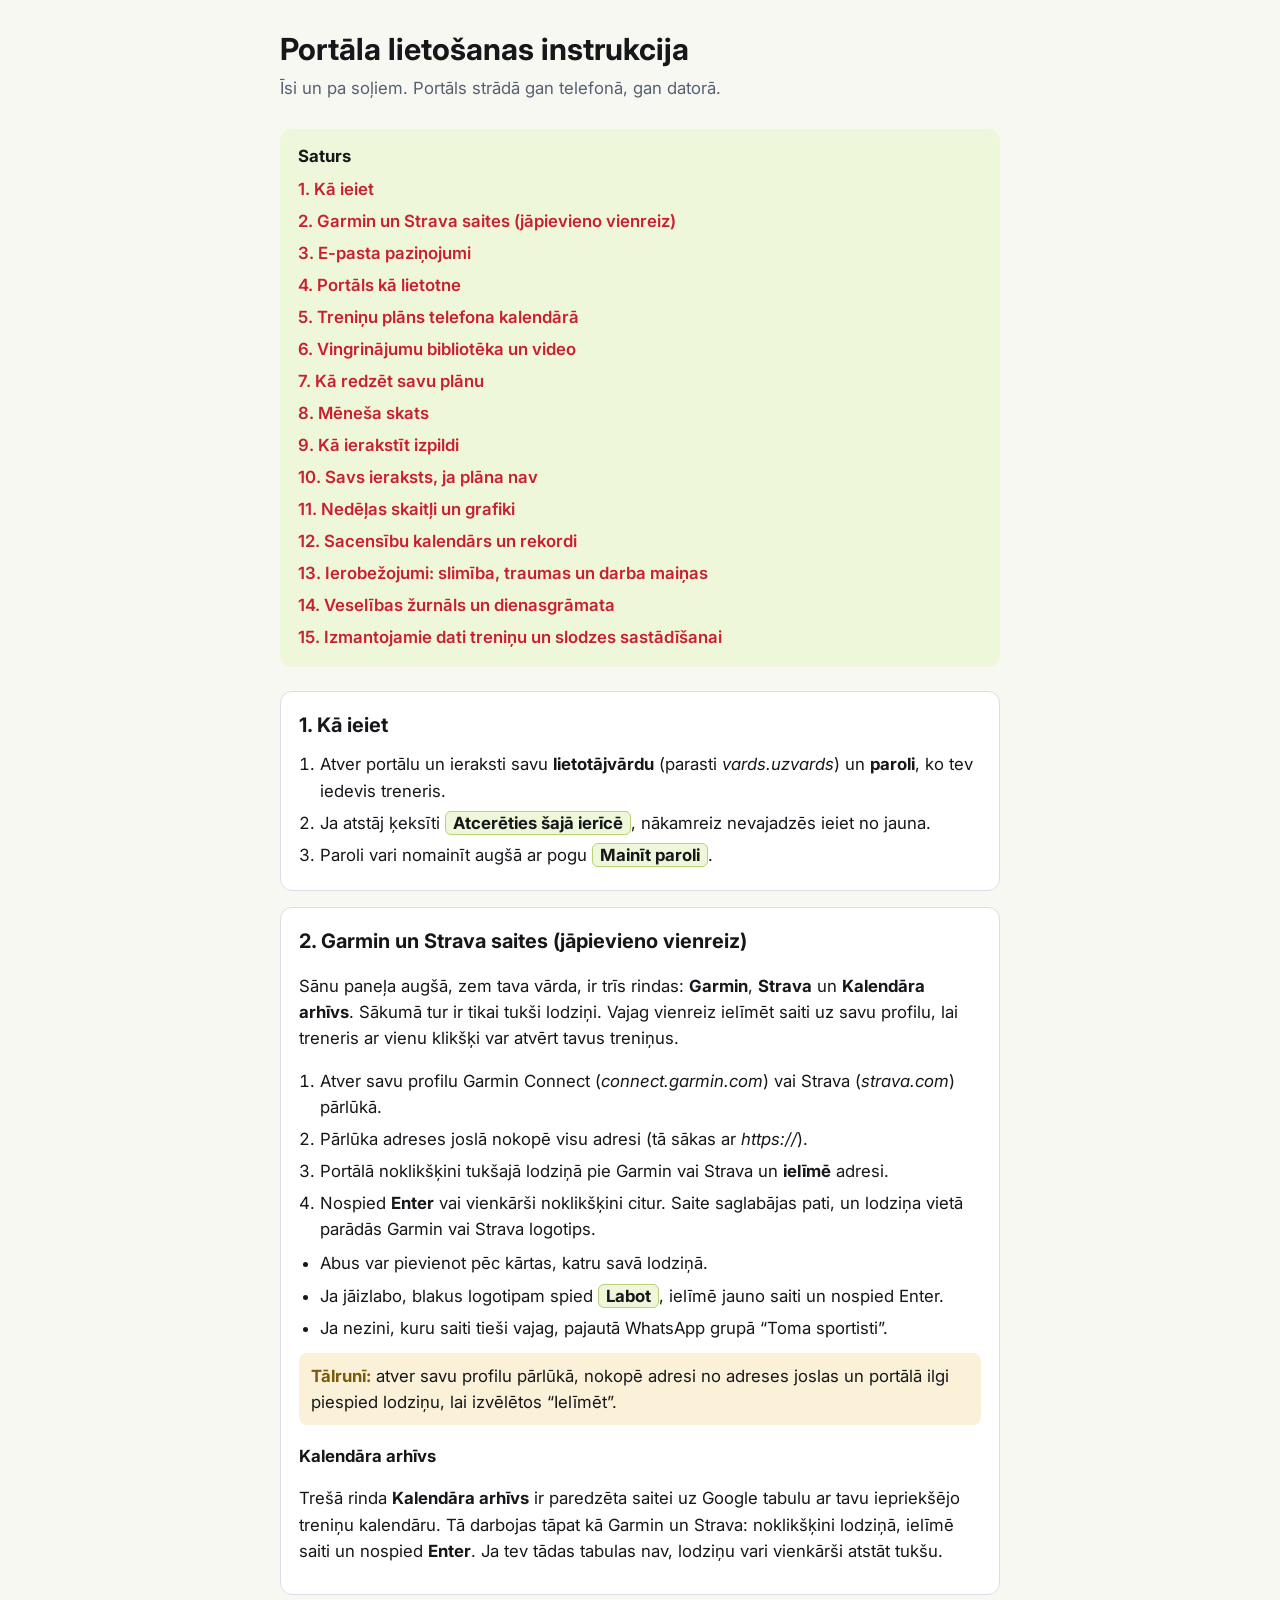
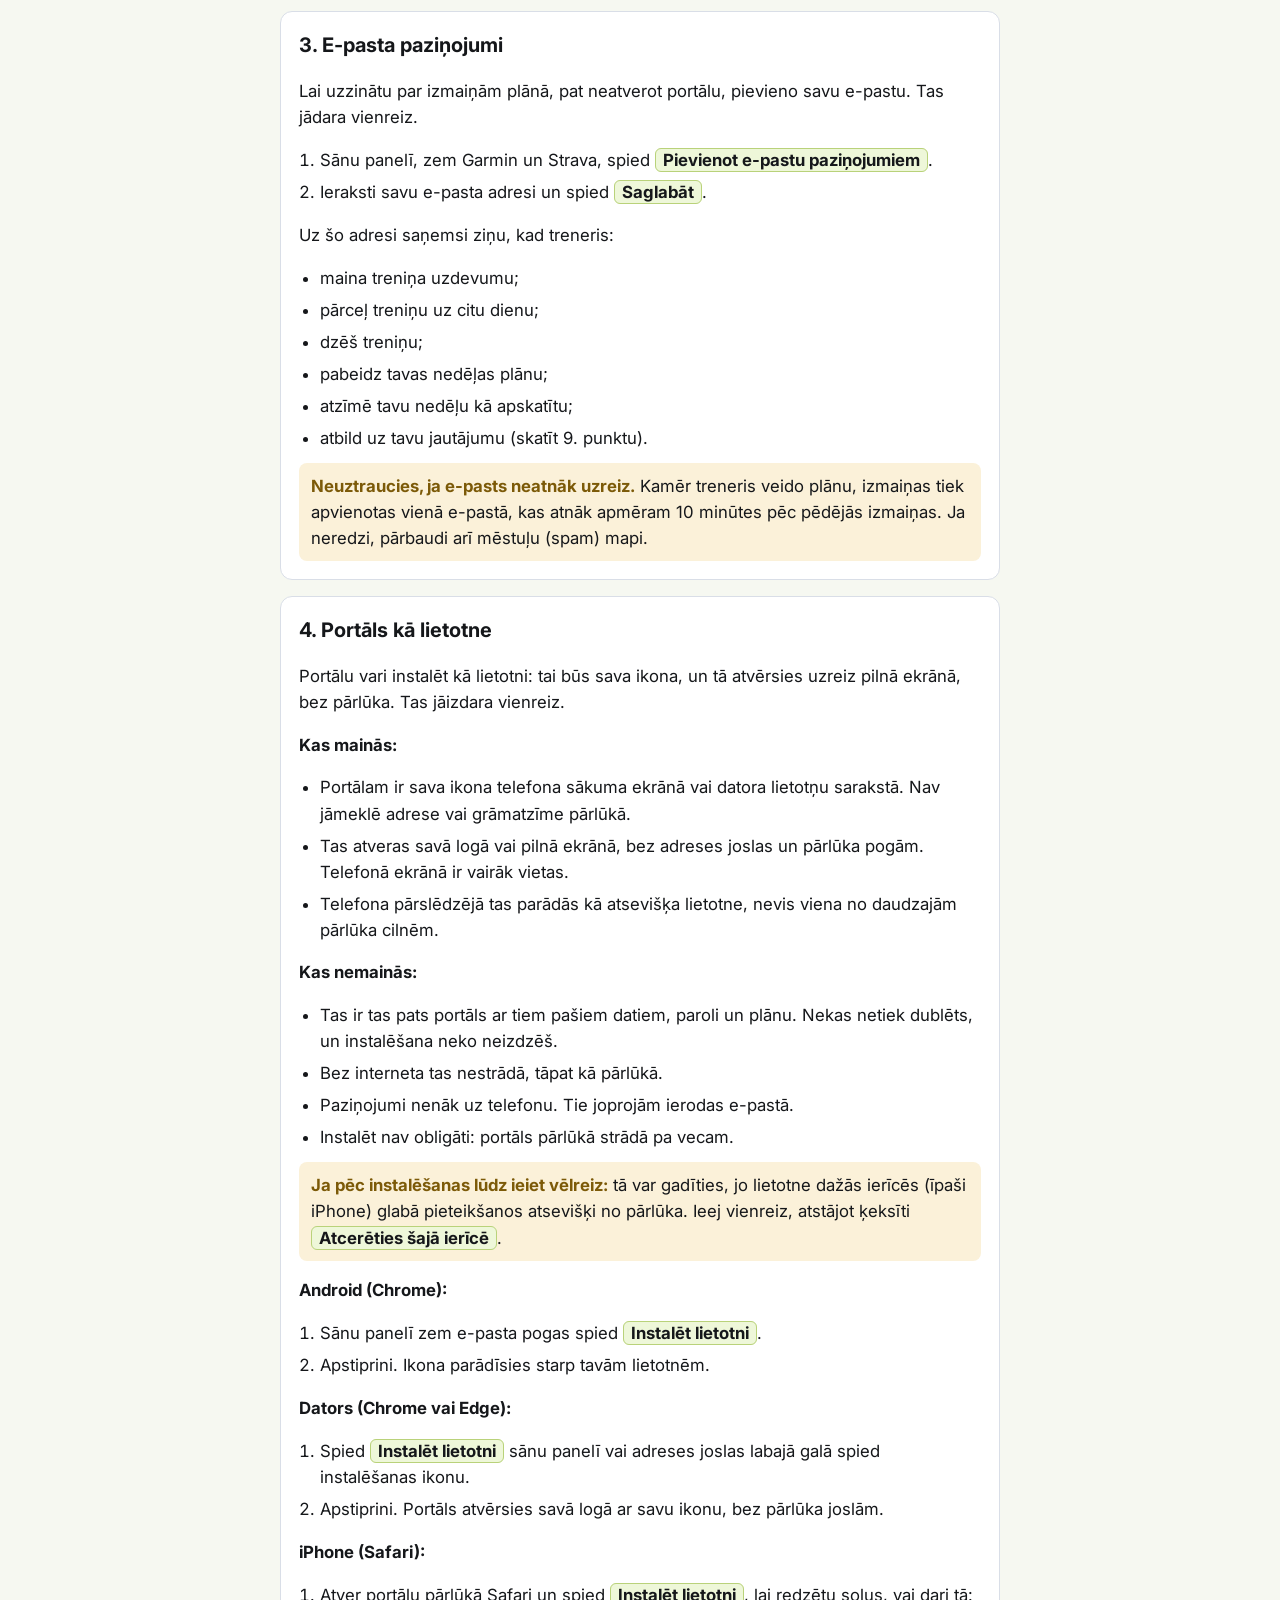
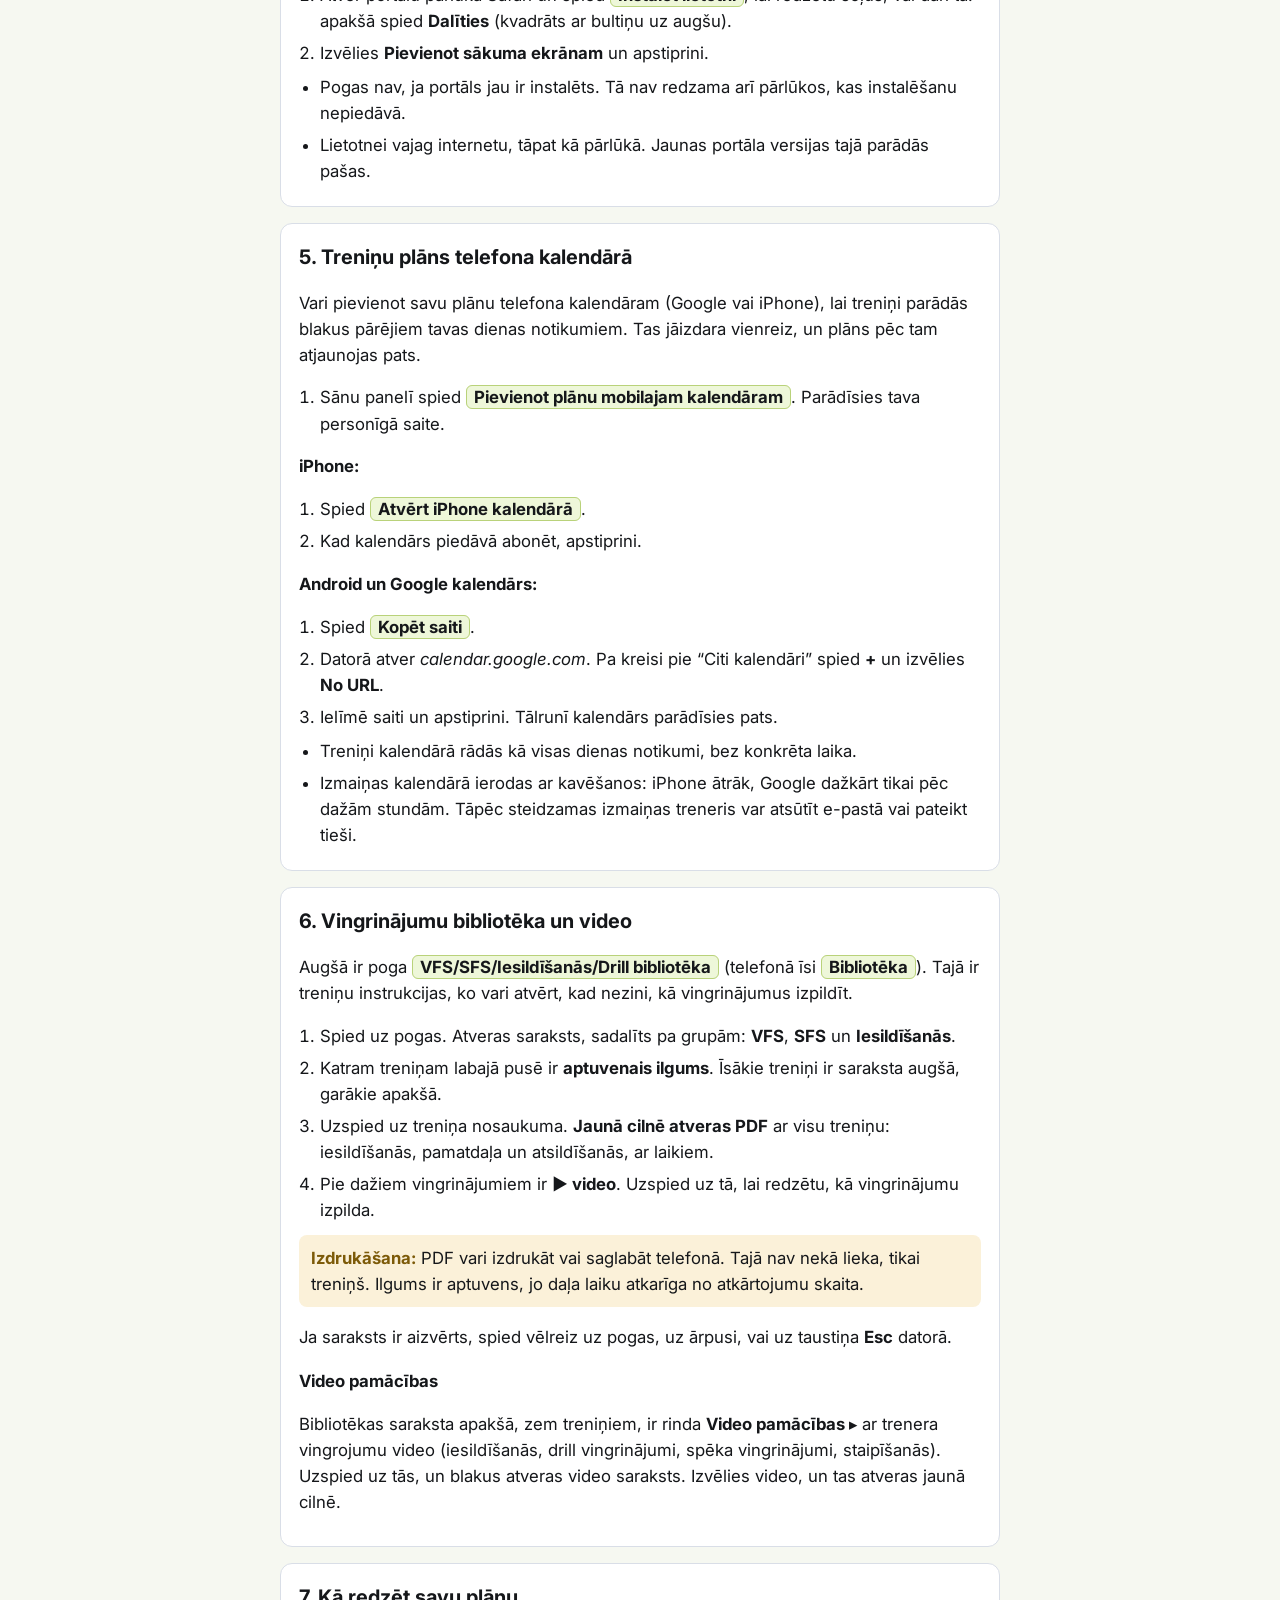
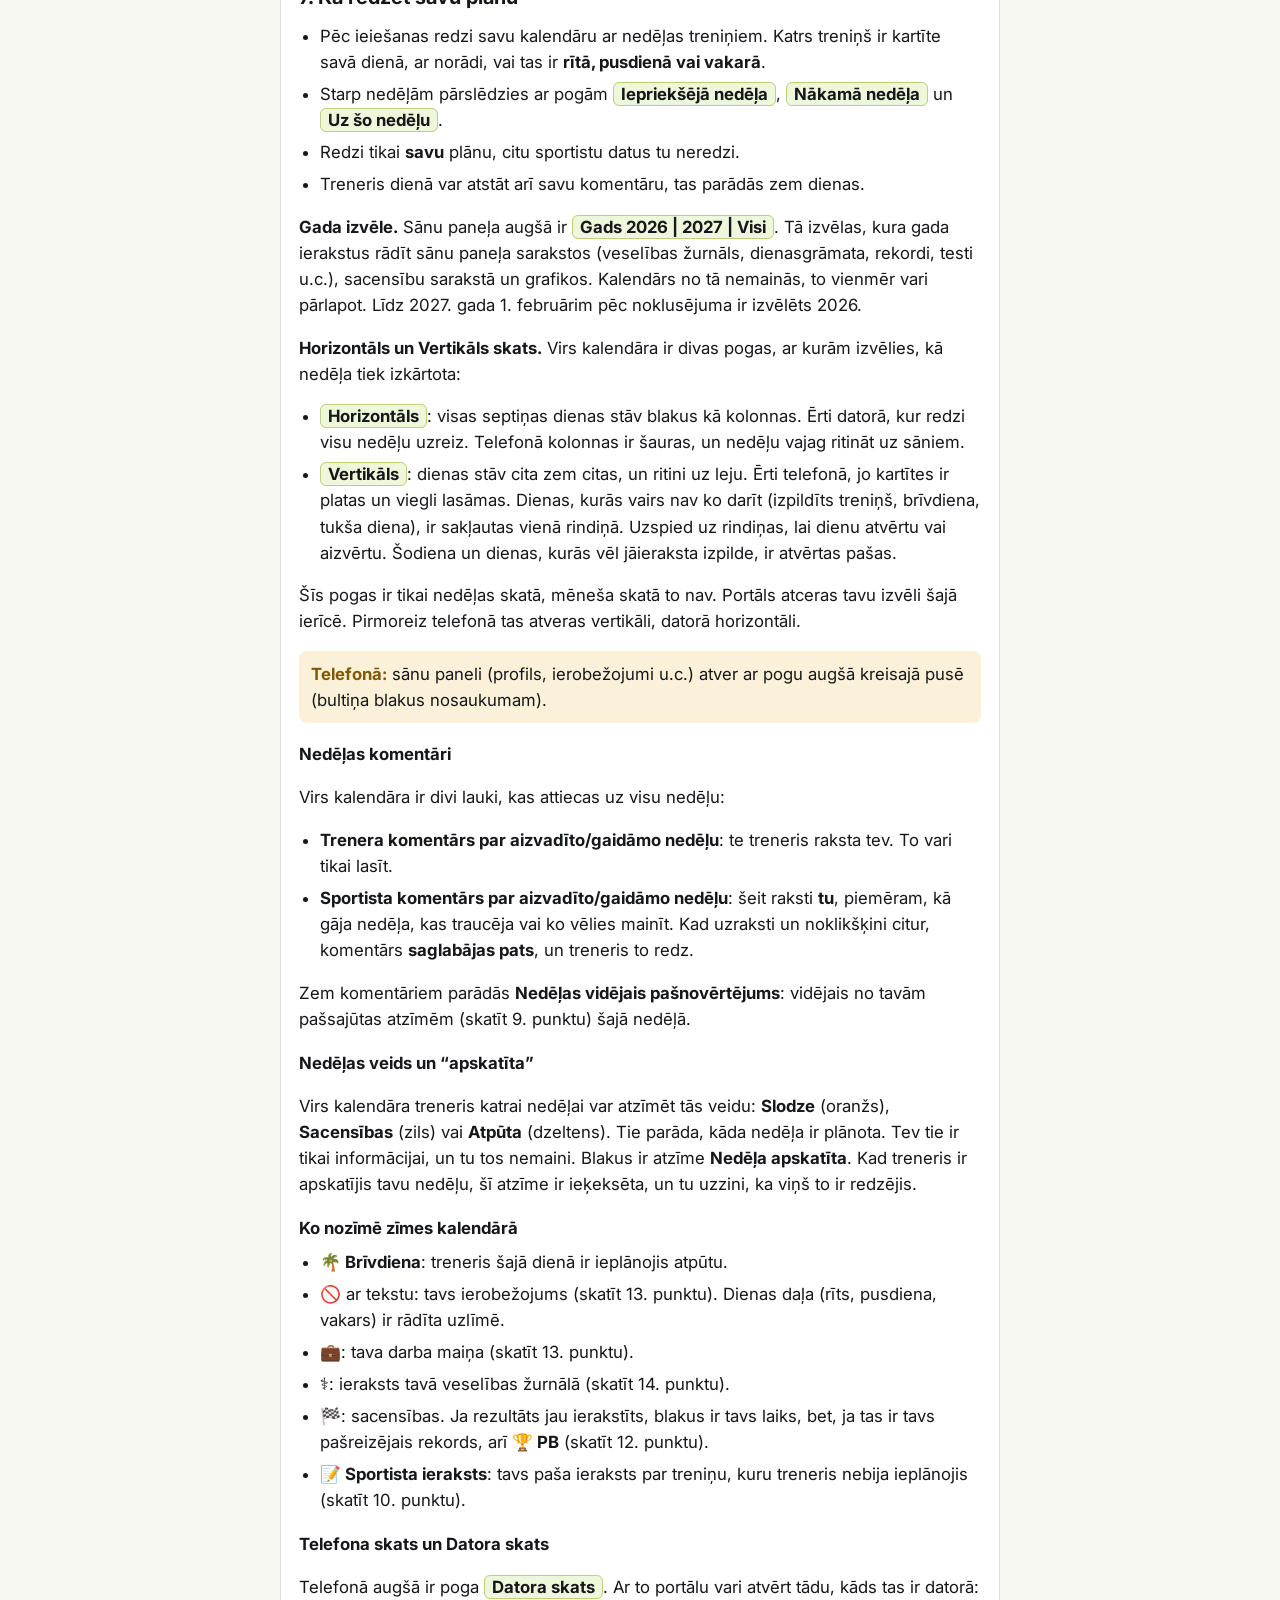
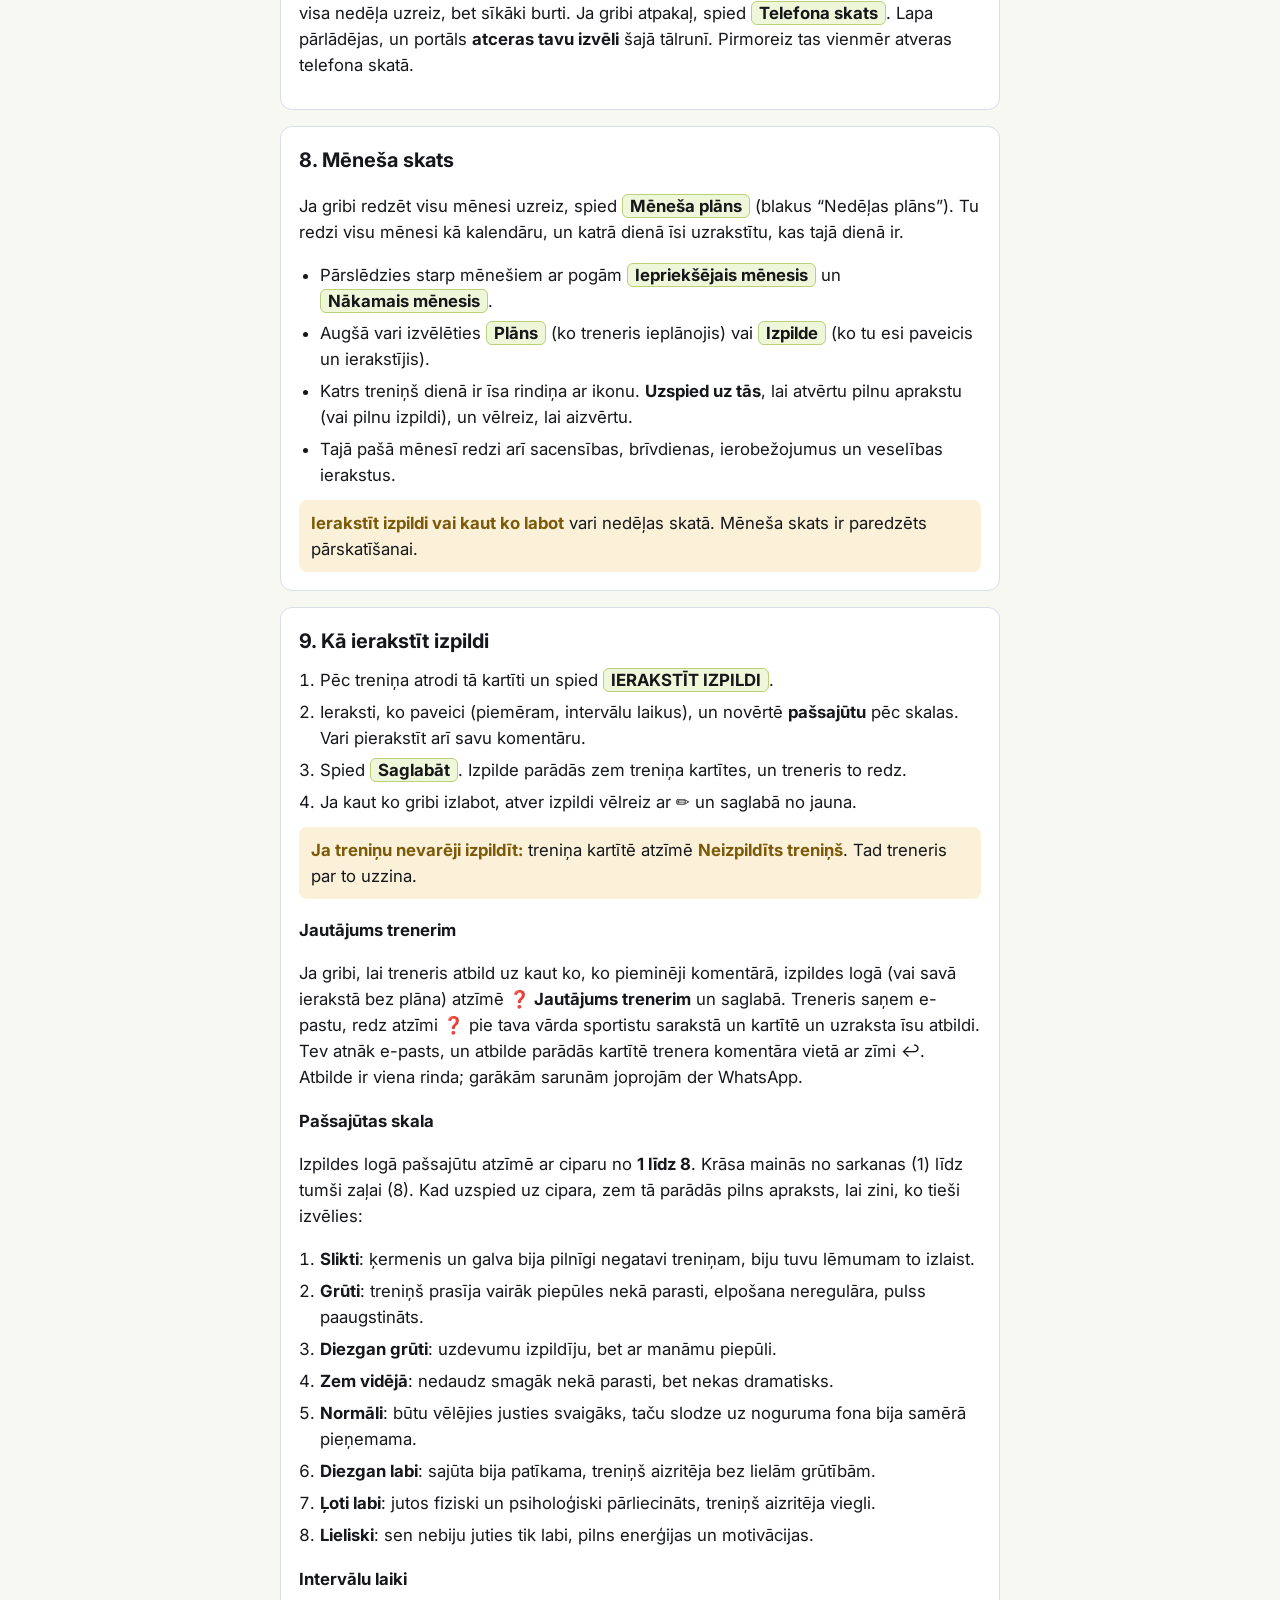
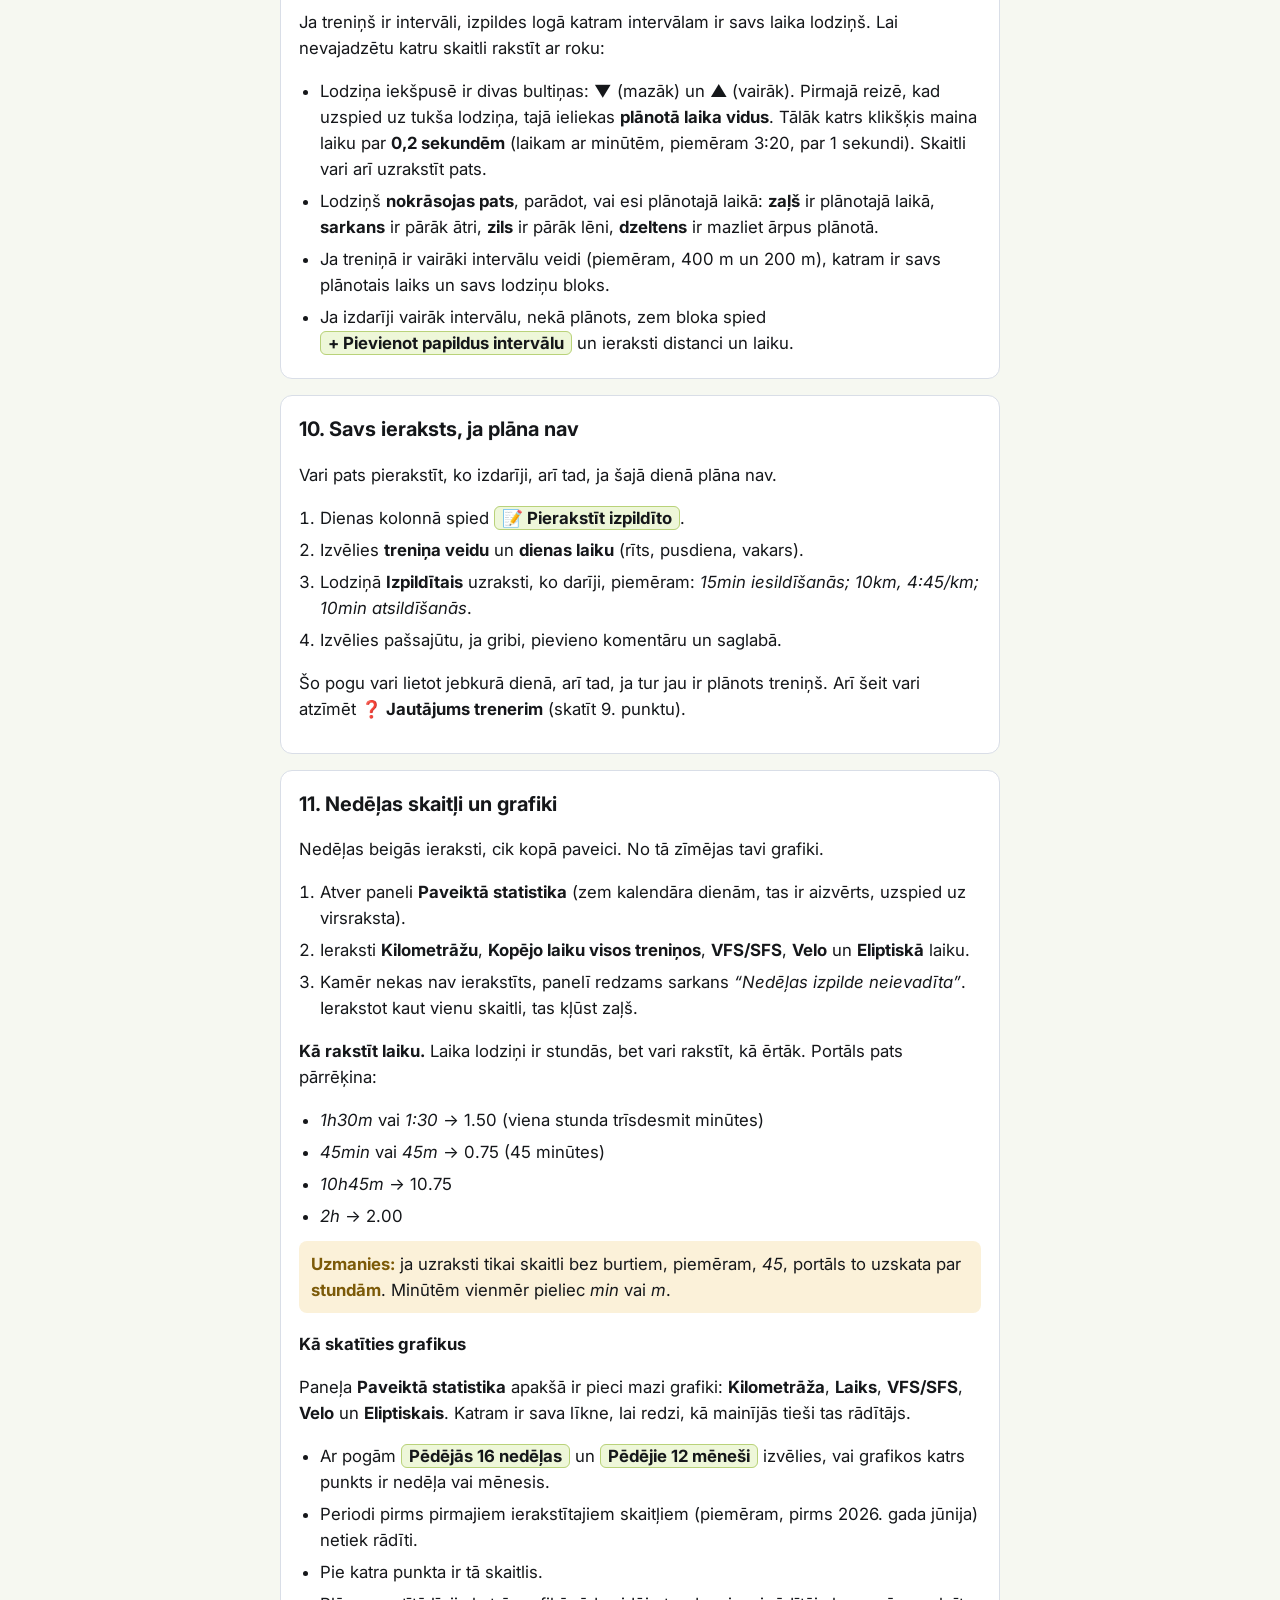
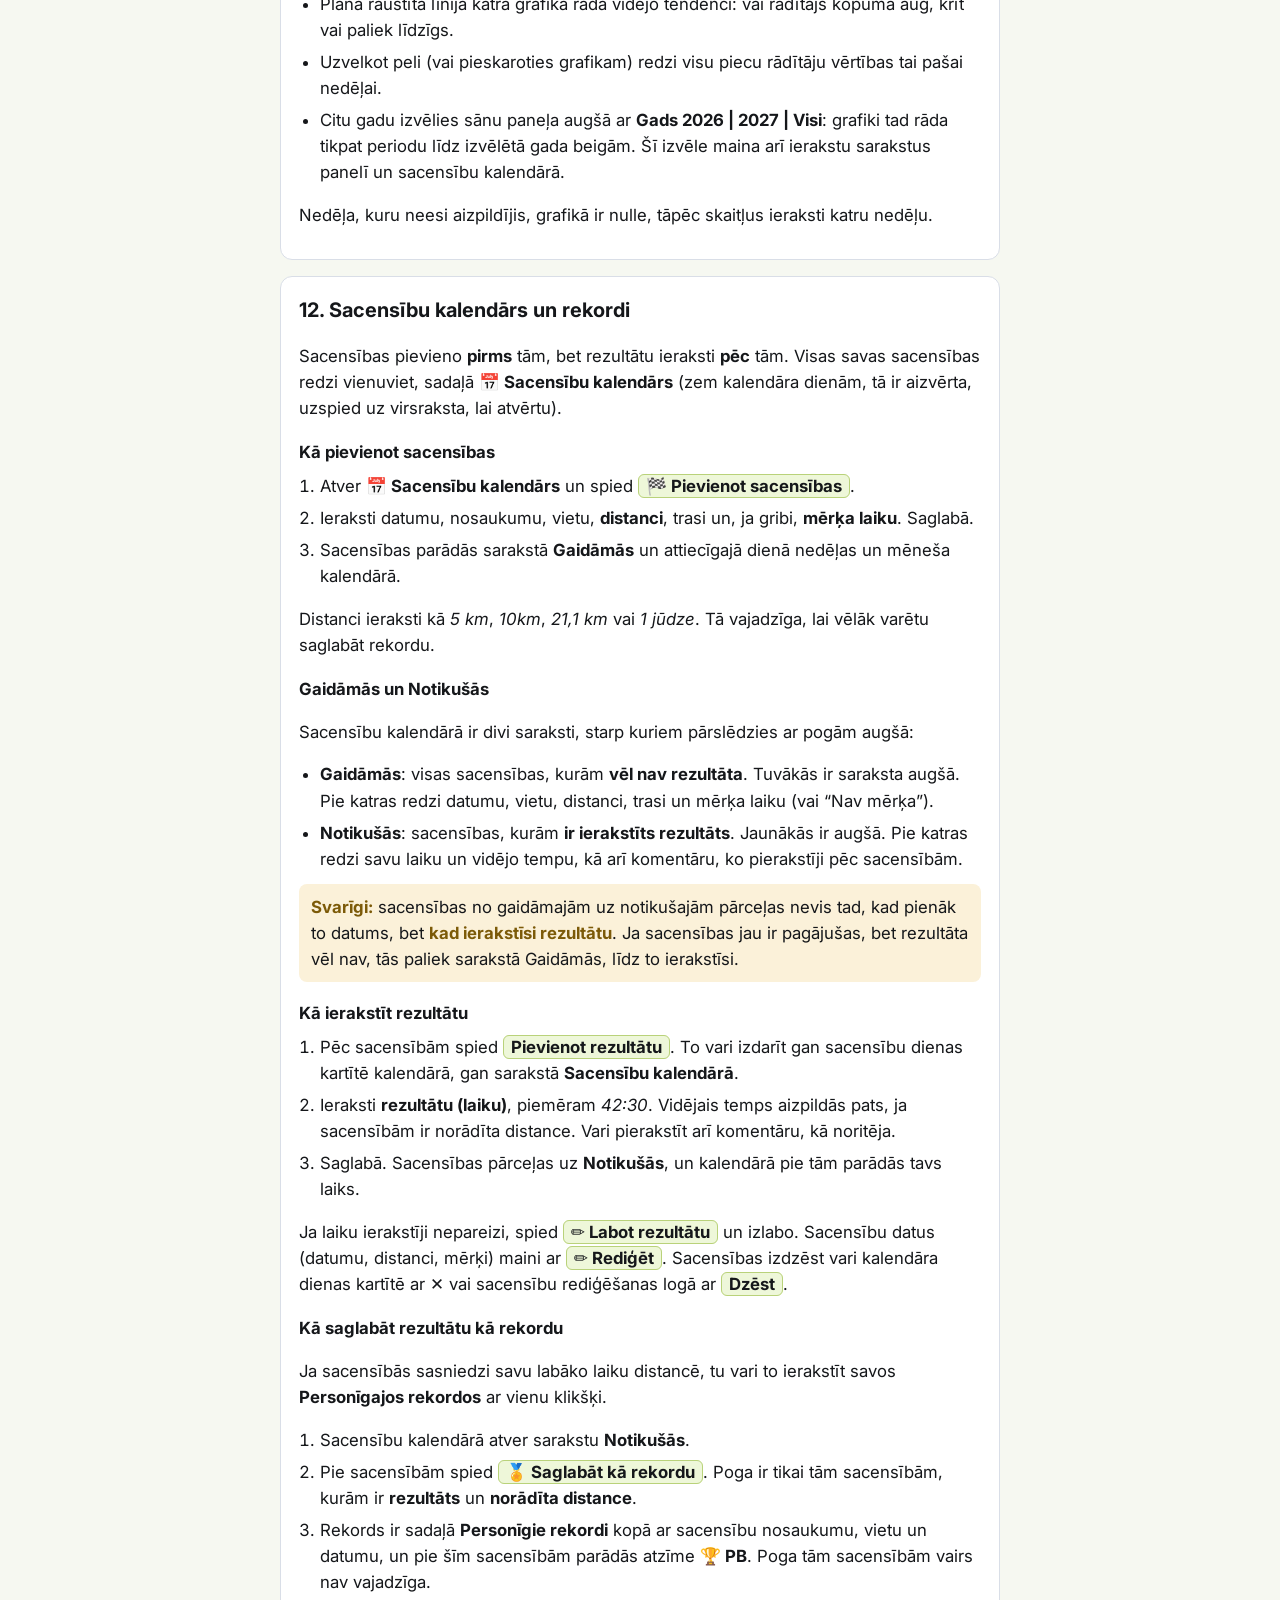
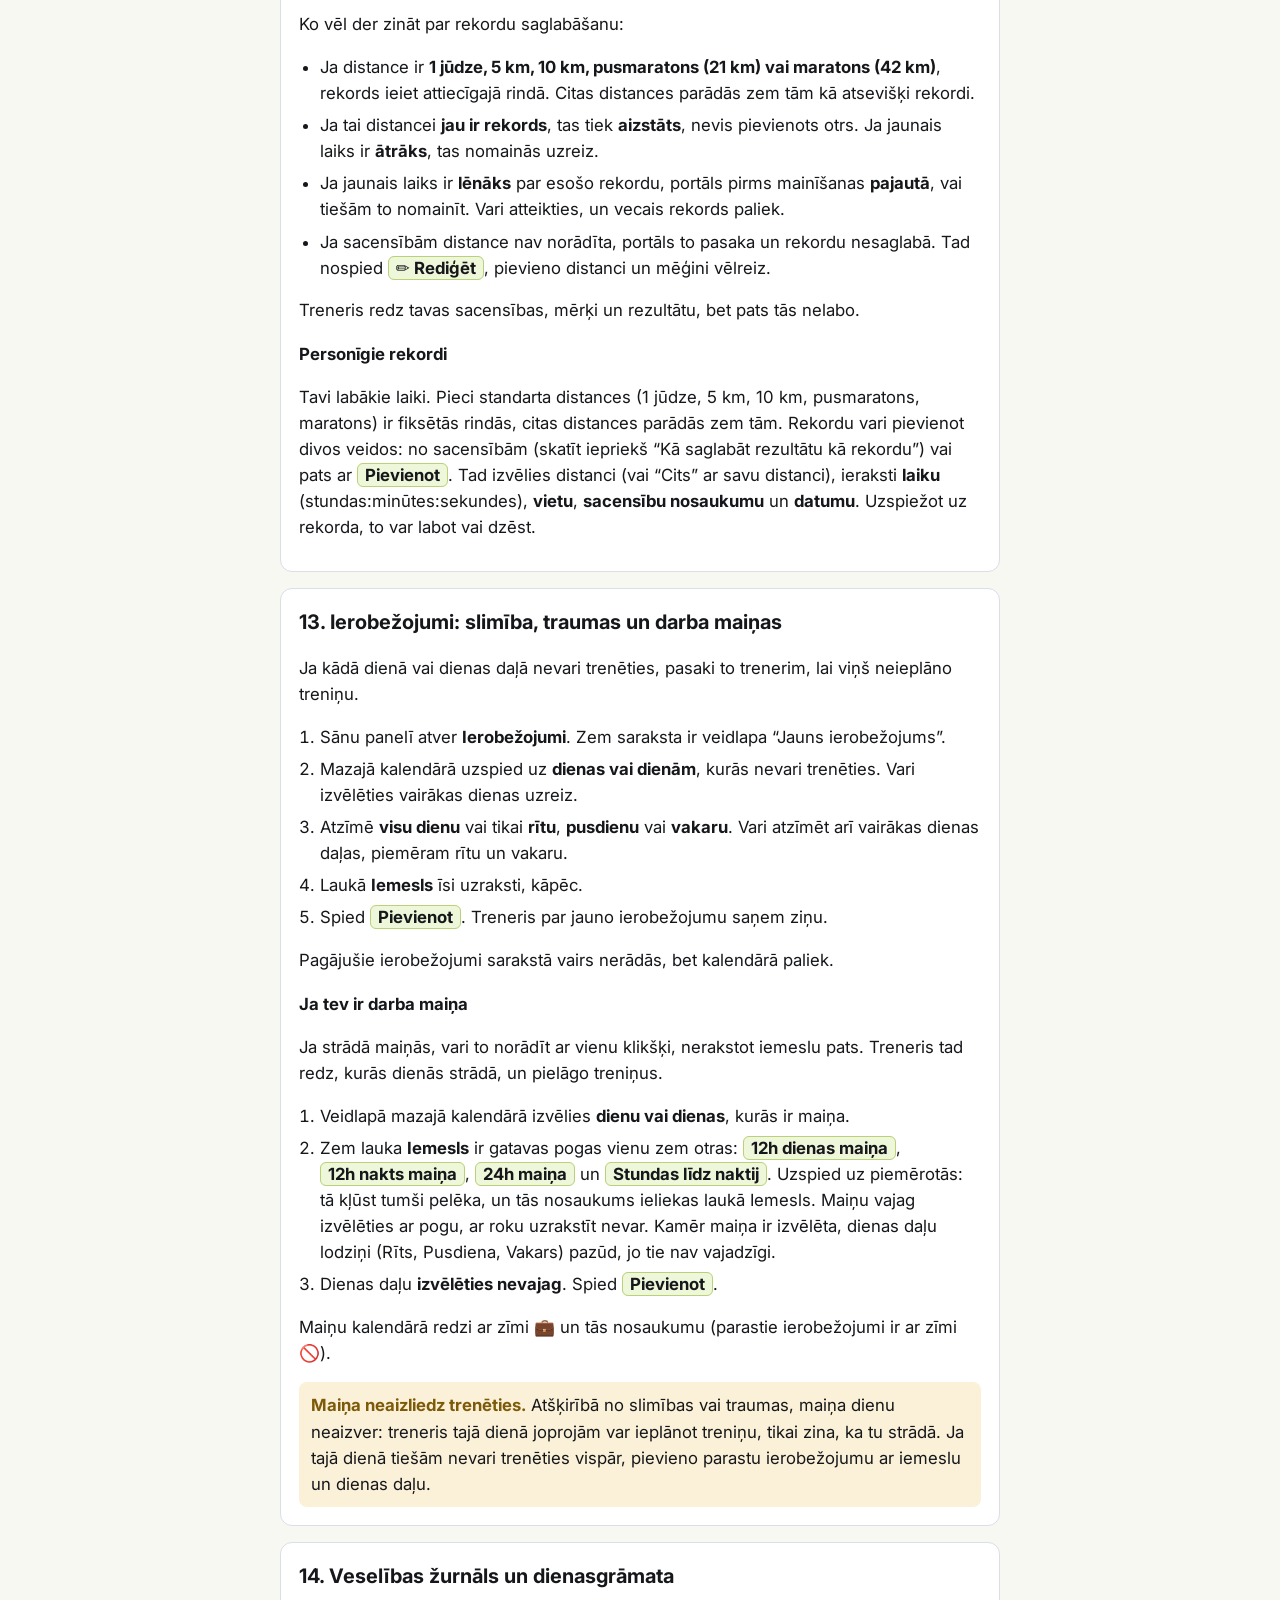
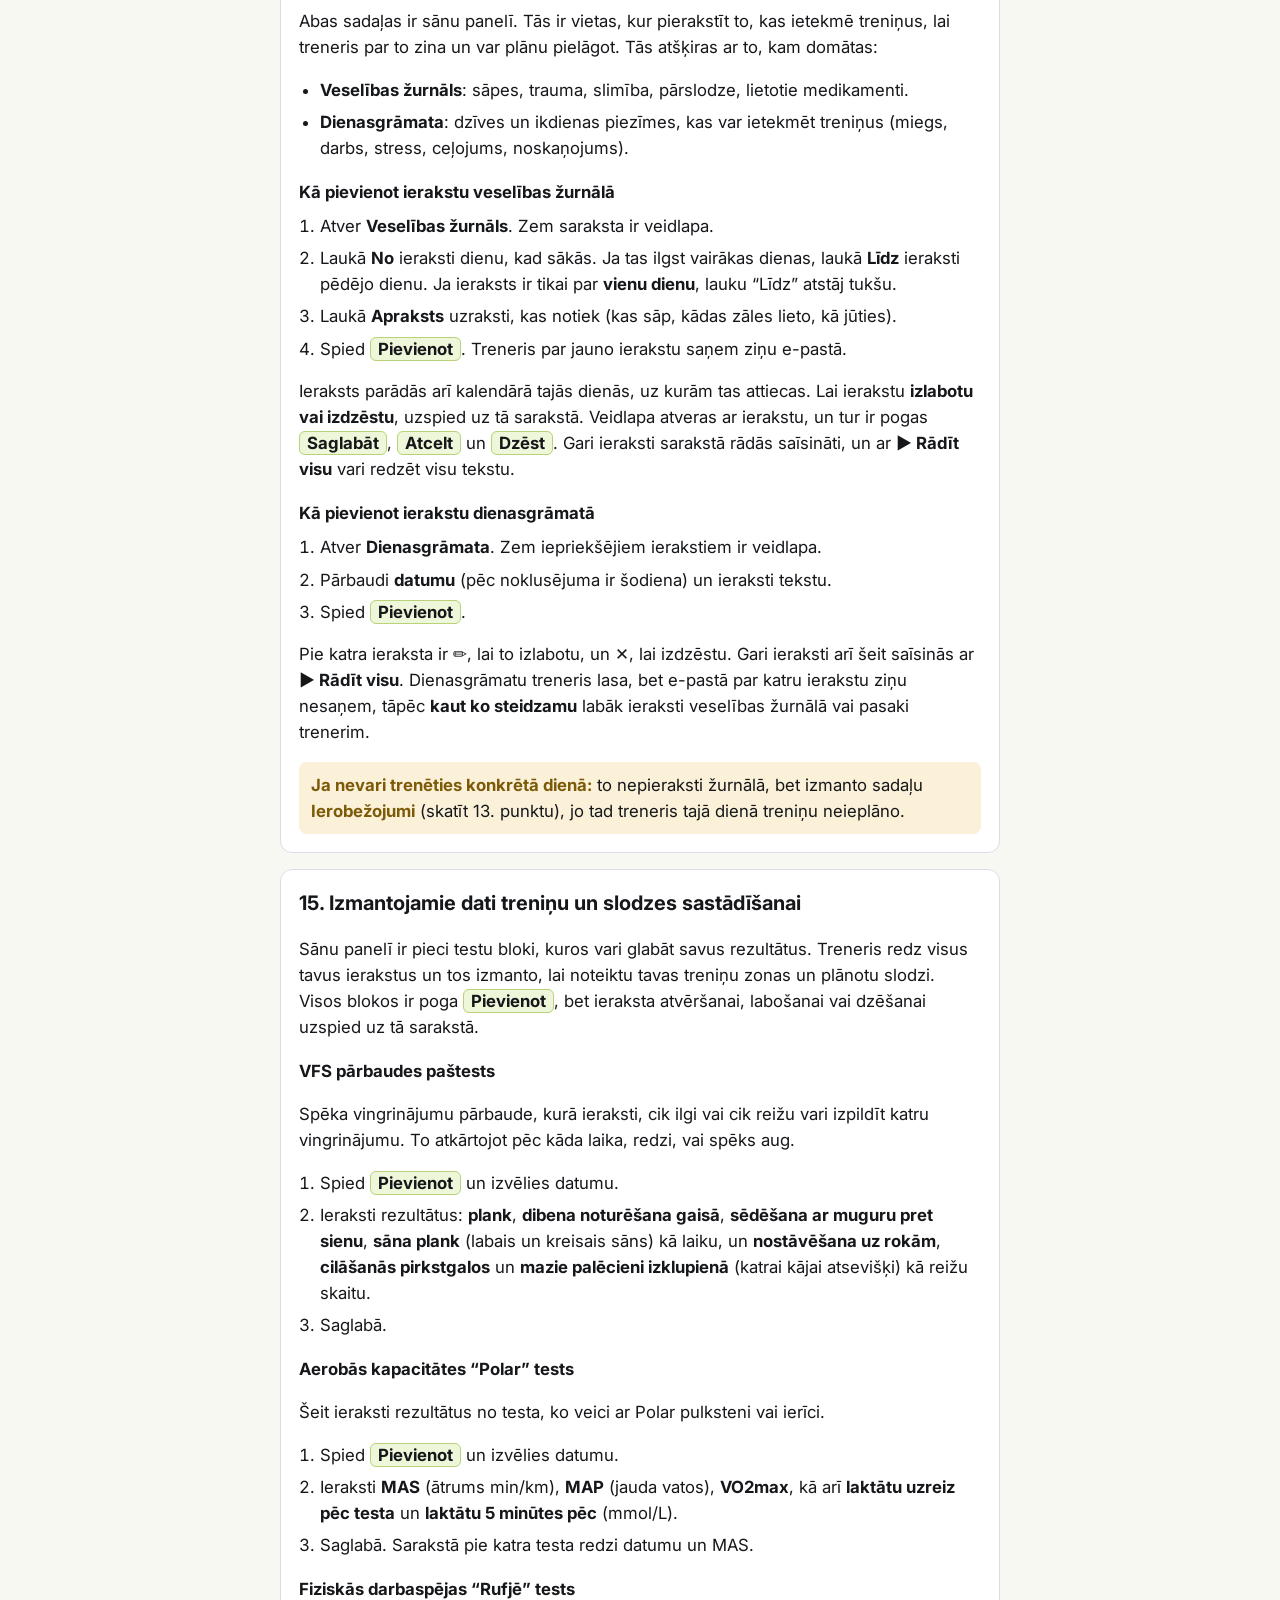
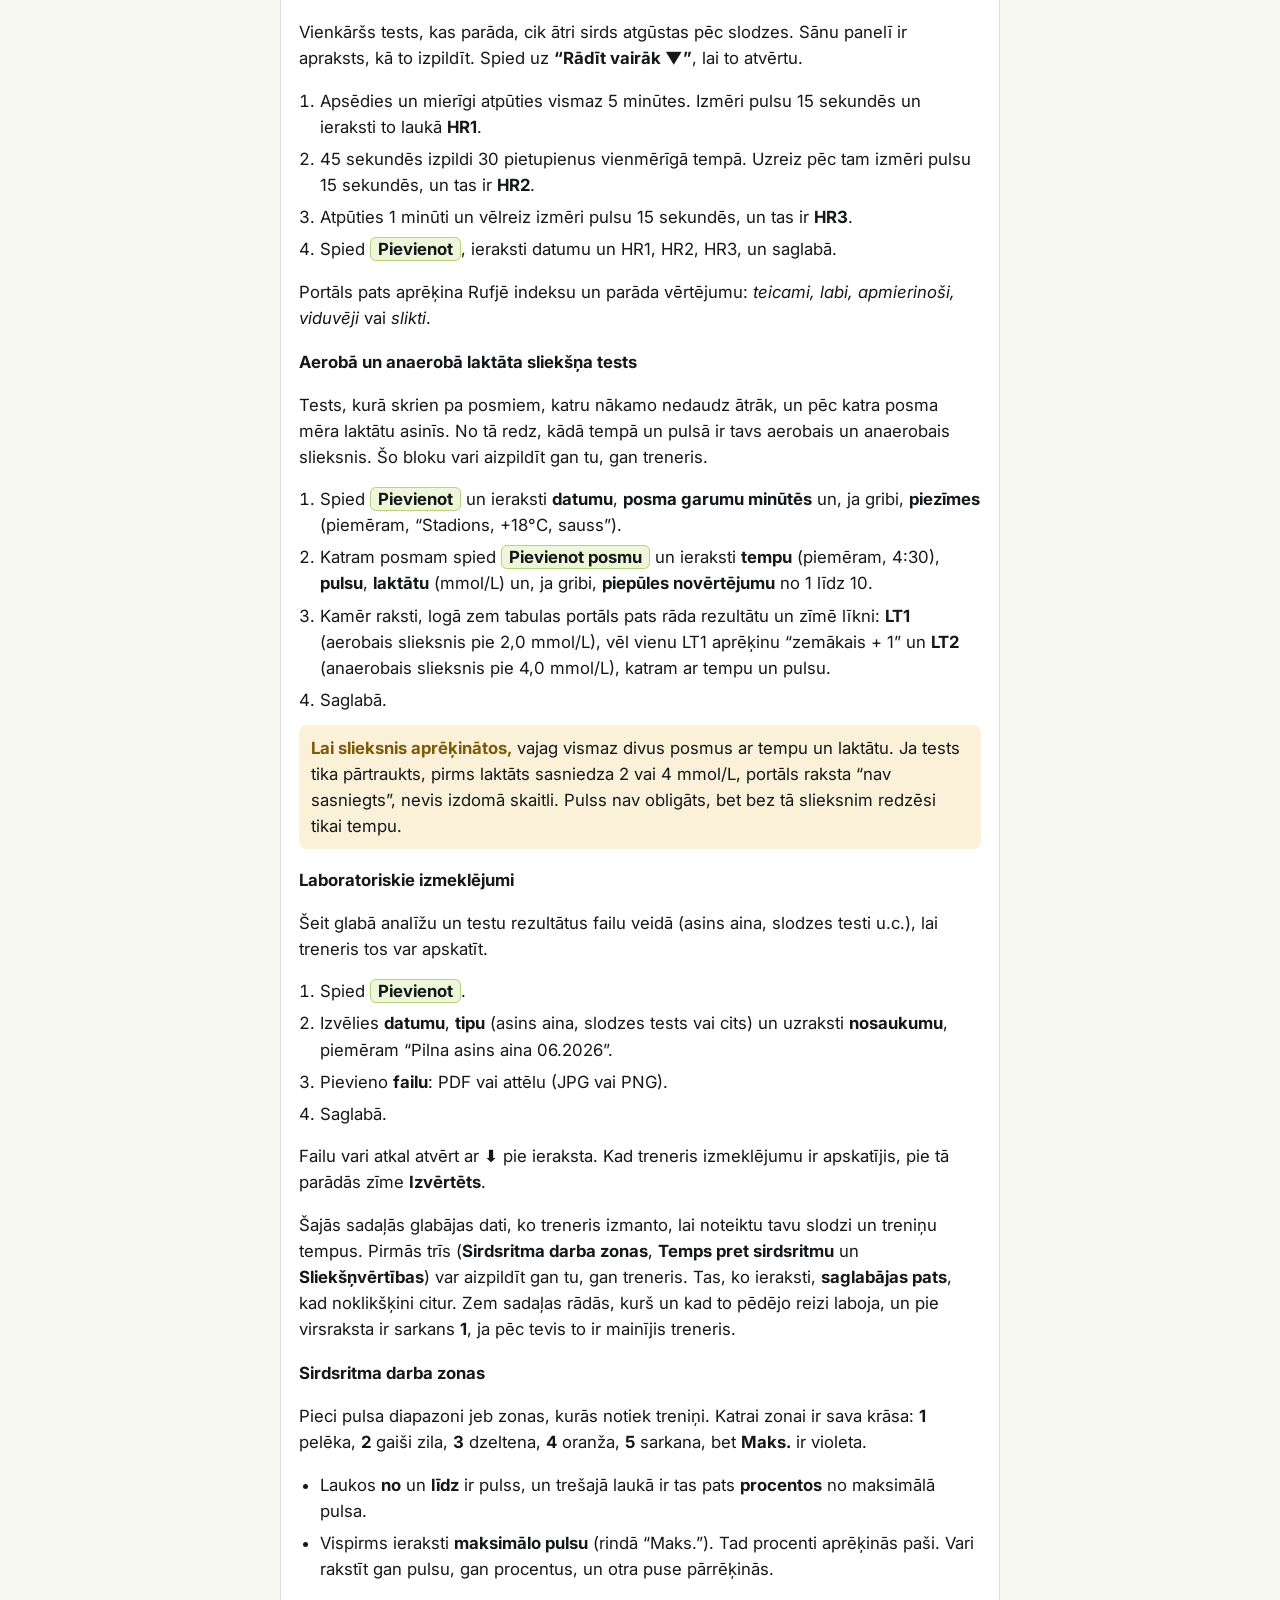
==== commit 933b010a: "restriction form: day-part boxes hide while a work shift is pressed Co-Authored-By: Claude Sonnet 5." ====
--- a/pamaciba.html
+++ b/pamaciba.html
@@ -391,7 +391,7 @@
         <p>Ja strādā maiņās, vari to norādīt ar vienu klikšķi, nerakstot iemeslu pats. Treneris tad redz, kurās dienās strādā, un pielāgo treniņus.</p>
         <ol>
           <li>Veidlapā mazajā kalendārā izvēlies <b>dienu vai dienas</b>, kurās ir maiņa.</li>
-          <li>Zem lauka <b>Iemesls</b> ir gatavas pogas vienu zem otras: <span class="btn">12h dienas maiņa</span>, <span class="btn">12h nakts maiņa</span>, <span class="btn">24h maiņa</span> un <span class="btn">Stundas līdz naktij</span>. Uzspied uz piemērotās: tā kļūst tumši pelēka, un tās nosaukums ieliekas laukā Iemesls. Maiņu vajag izvēlēties ar pogu, ar roku uzrakstīt nevar.</li>
+          <li>Zem lauka <b>Iemesls</b> ir gatavas pogas vienu zem otras: <span class="btn">12h dienas maiņa</span>, <span class="btn">12h nakts maiņa</span>, <span class="btn">24h maiņa</span> un <span class="btn">Stundas līdz naktij</span>. Uzspied uz piemērotās: tā kļūst tumši pelēka, un tās nosaukums ieliekas laukā Iemesls. Maiņu vajag izvēlēties ar pogu, ar roku uzrakstīt nevar. Kamēr maiņa ir izvēlēta, dienas daļu lodziņi (Rīts, Pusdiena, Vakars) pazūd, jo tie nav vajadzīgi.</li>
           <li>Dienas daļu <b>izvēlēties nevajag</b>. Spied <span class="btn">Pievienot</span>.</li>
         </ol>
         <p>Maiņu kalendārā redzi ar zīmi <b>💼</b> un tās nosaukumu (parastie ierobežojumi ir ar zīmi 🚫).</p>
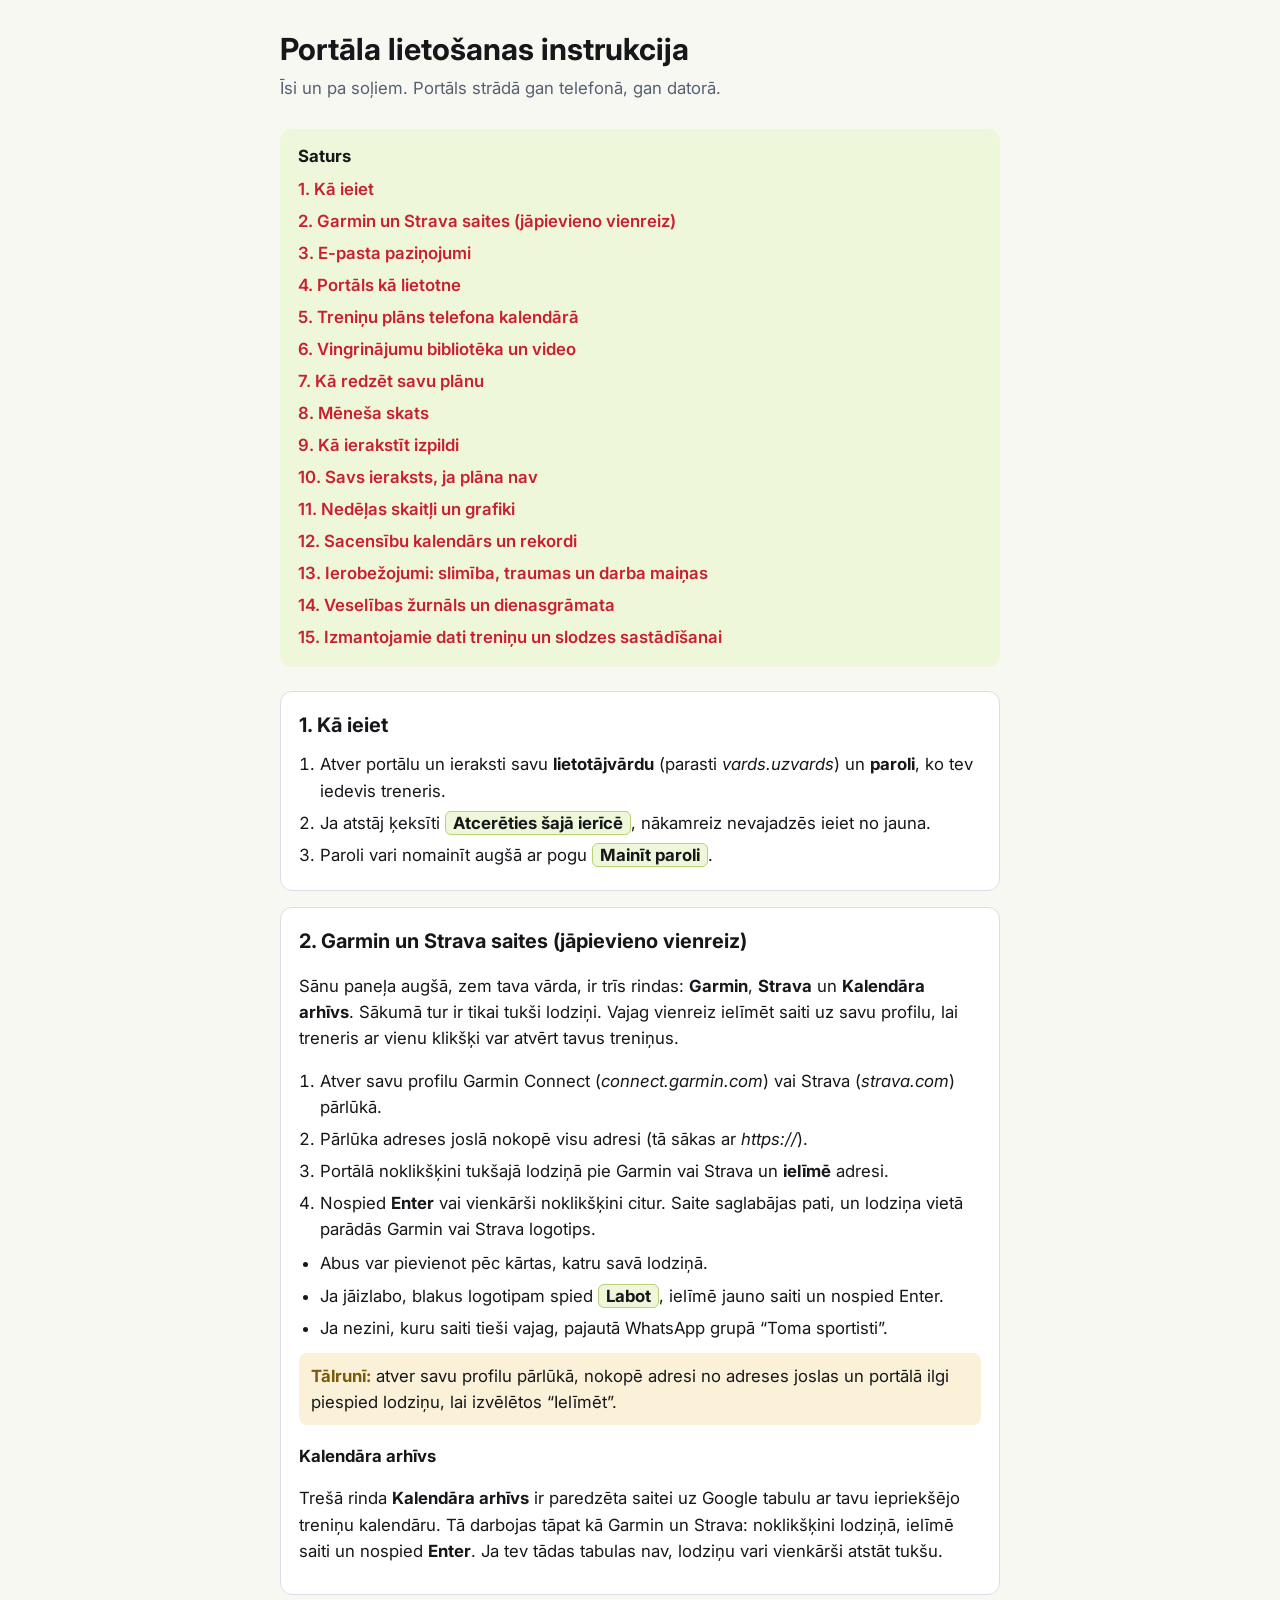
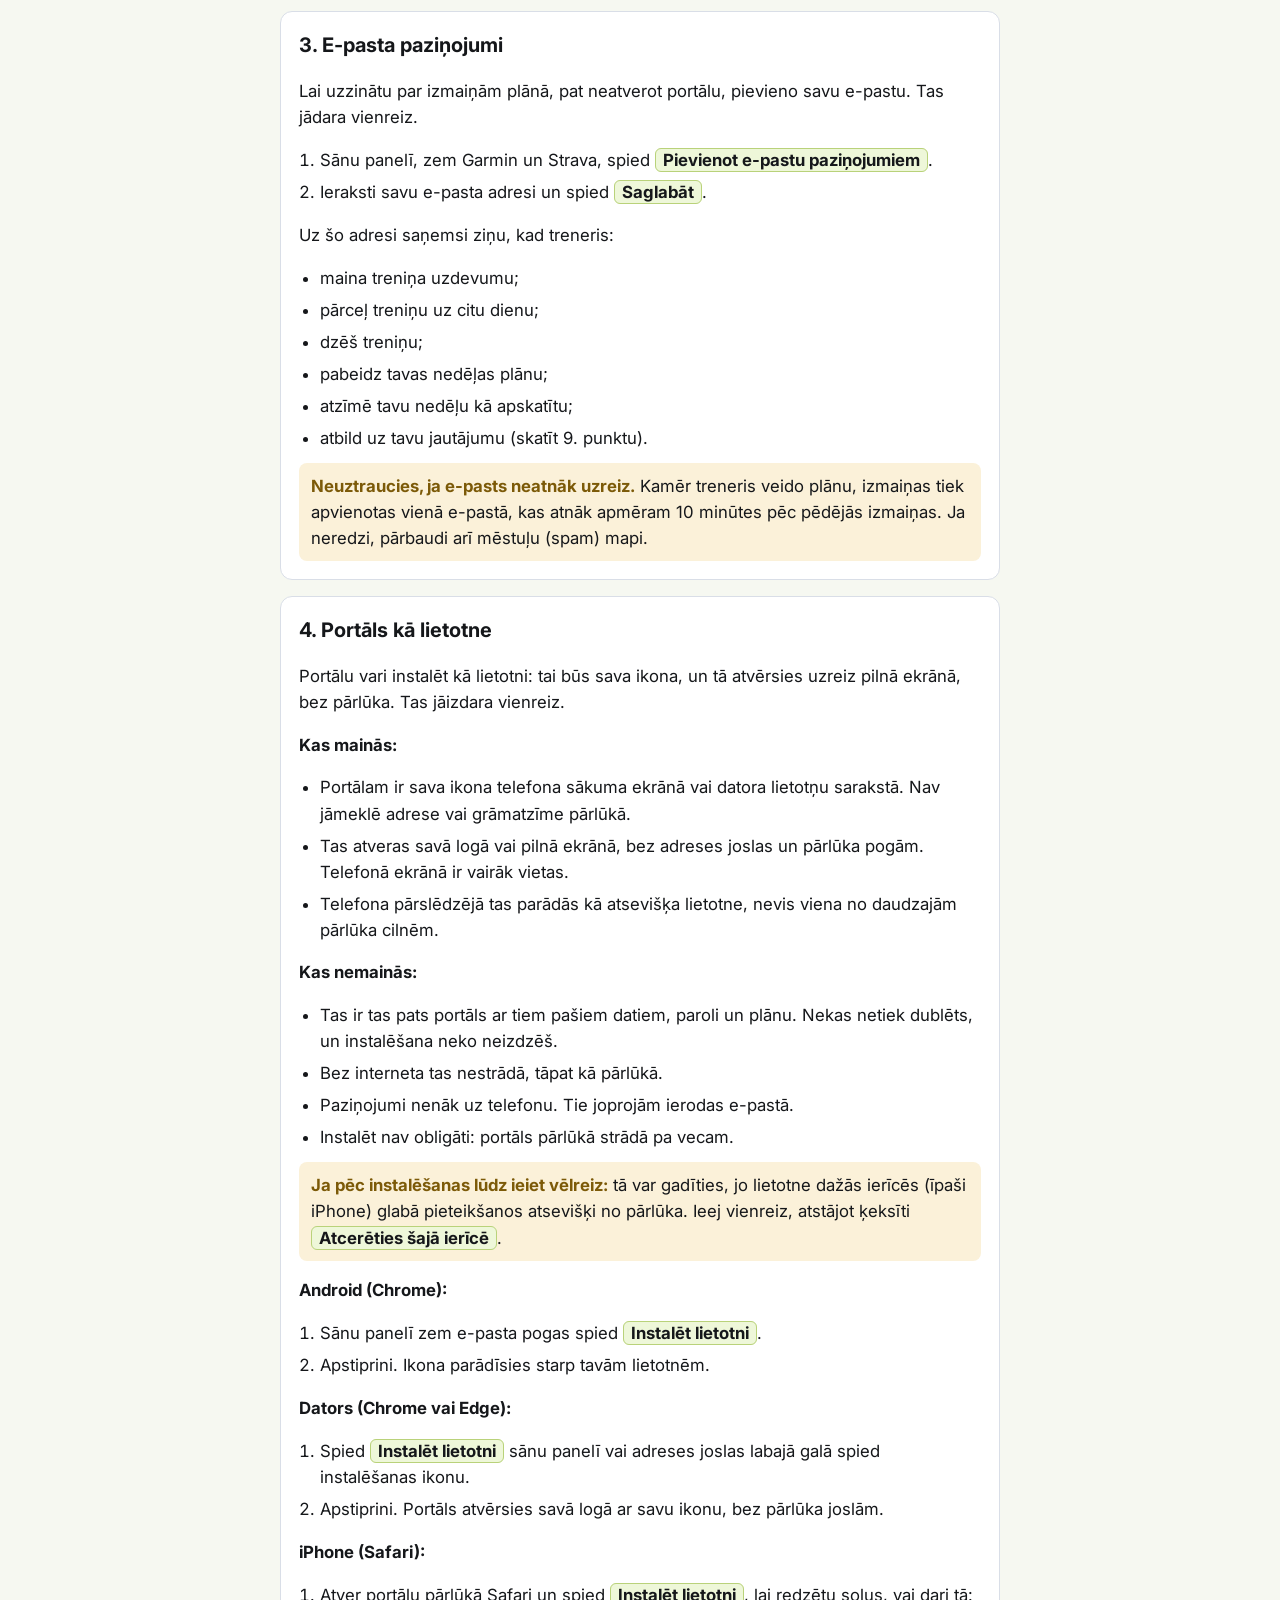
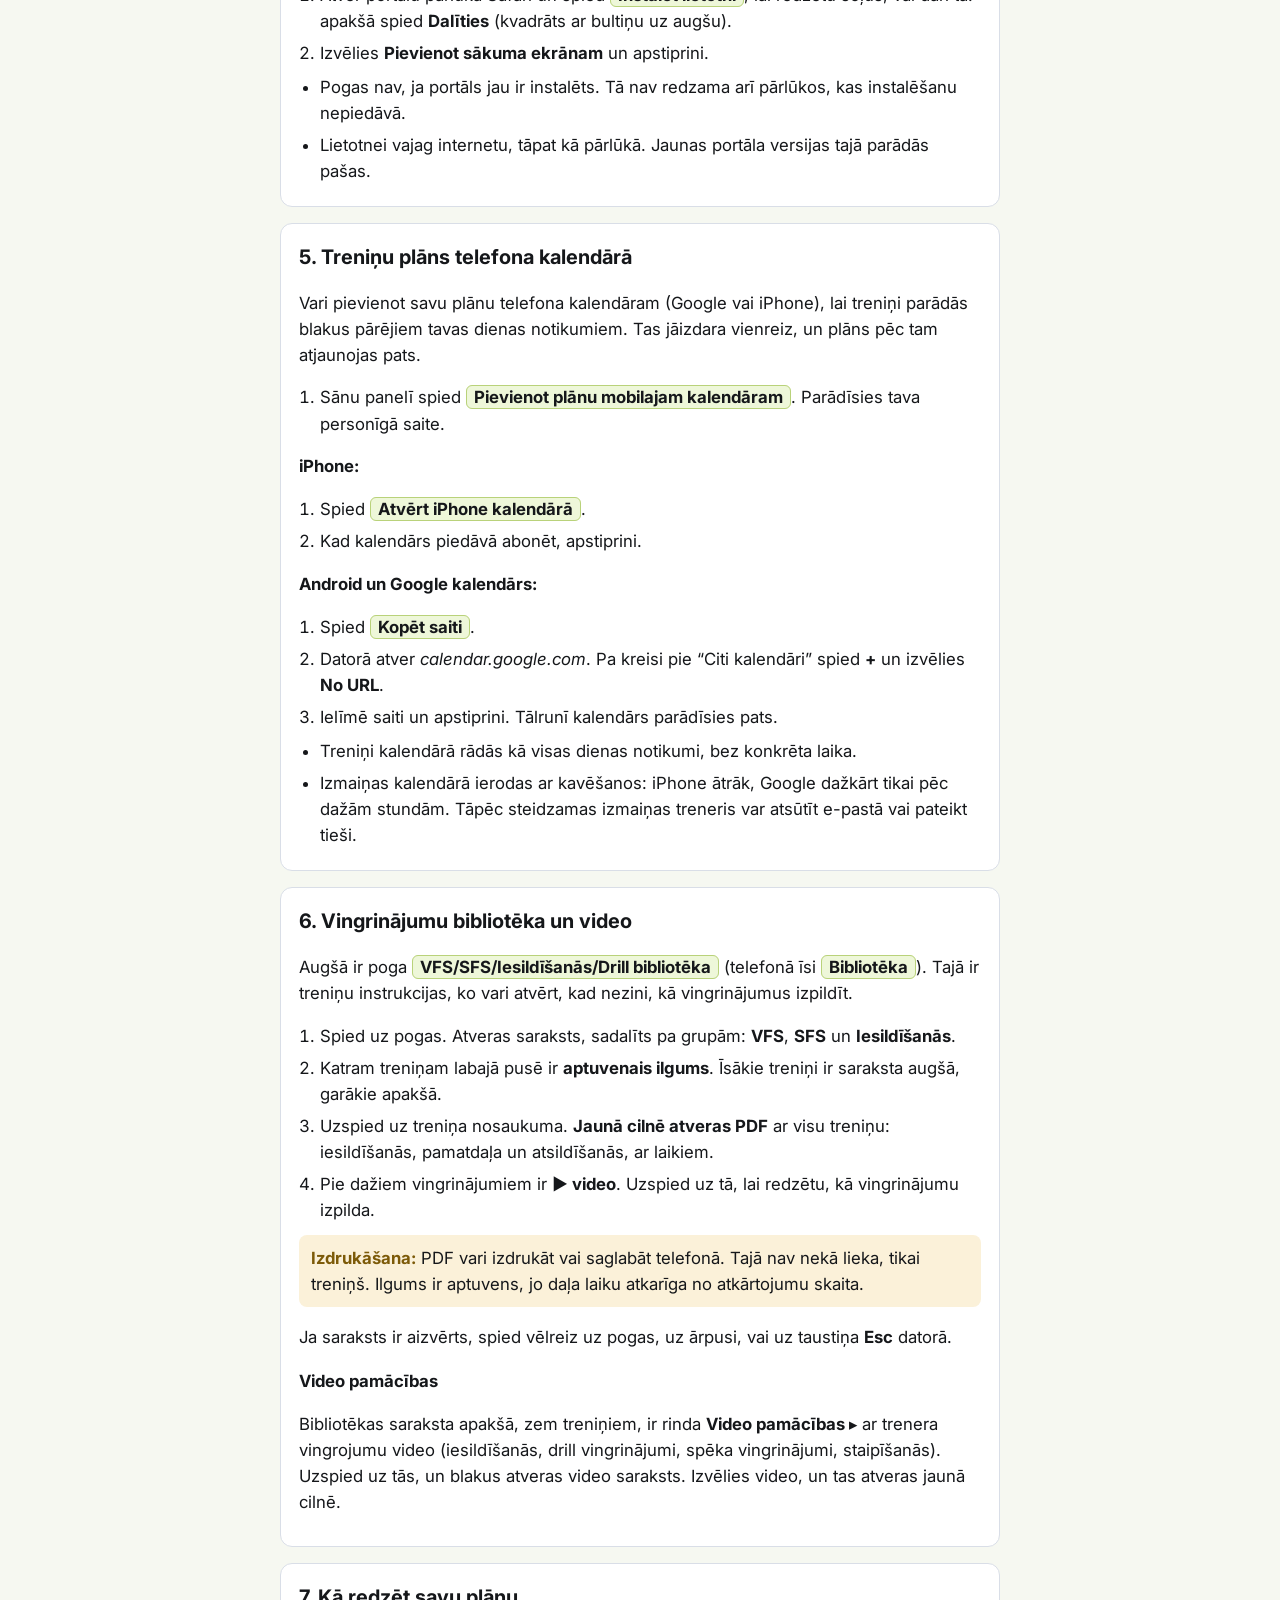
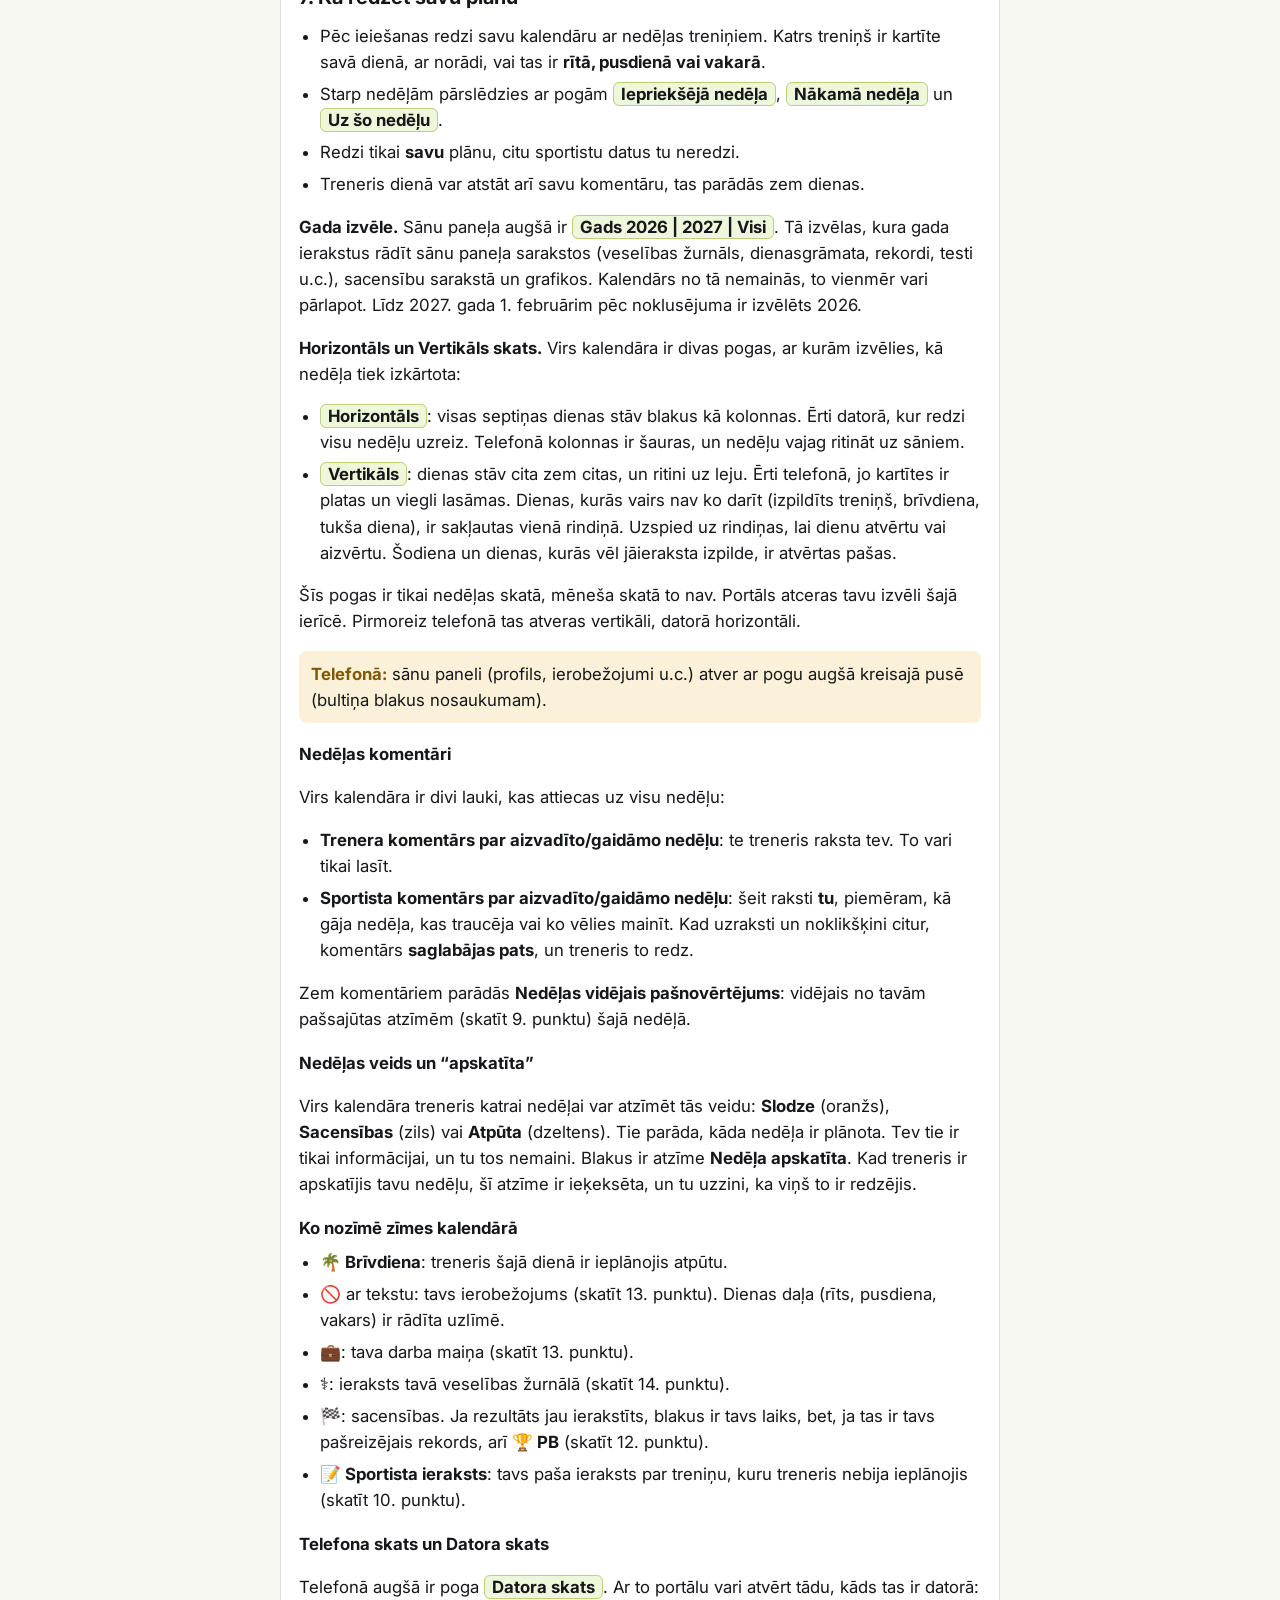
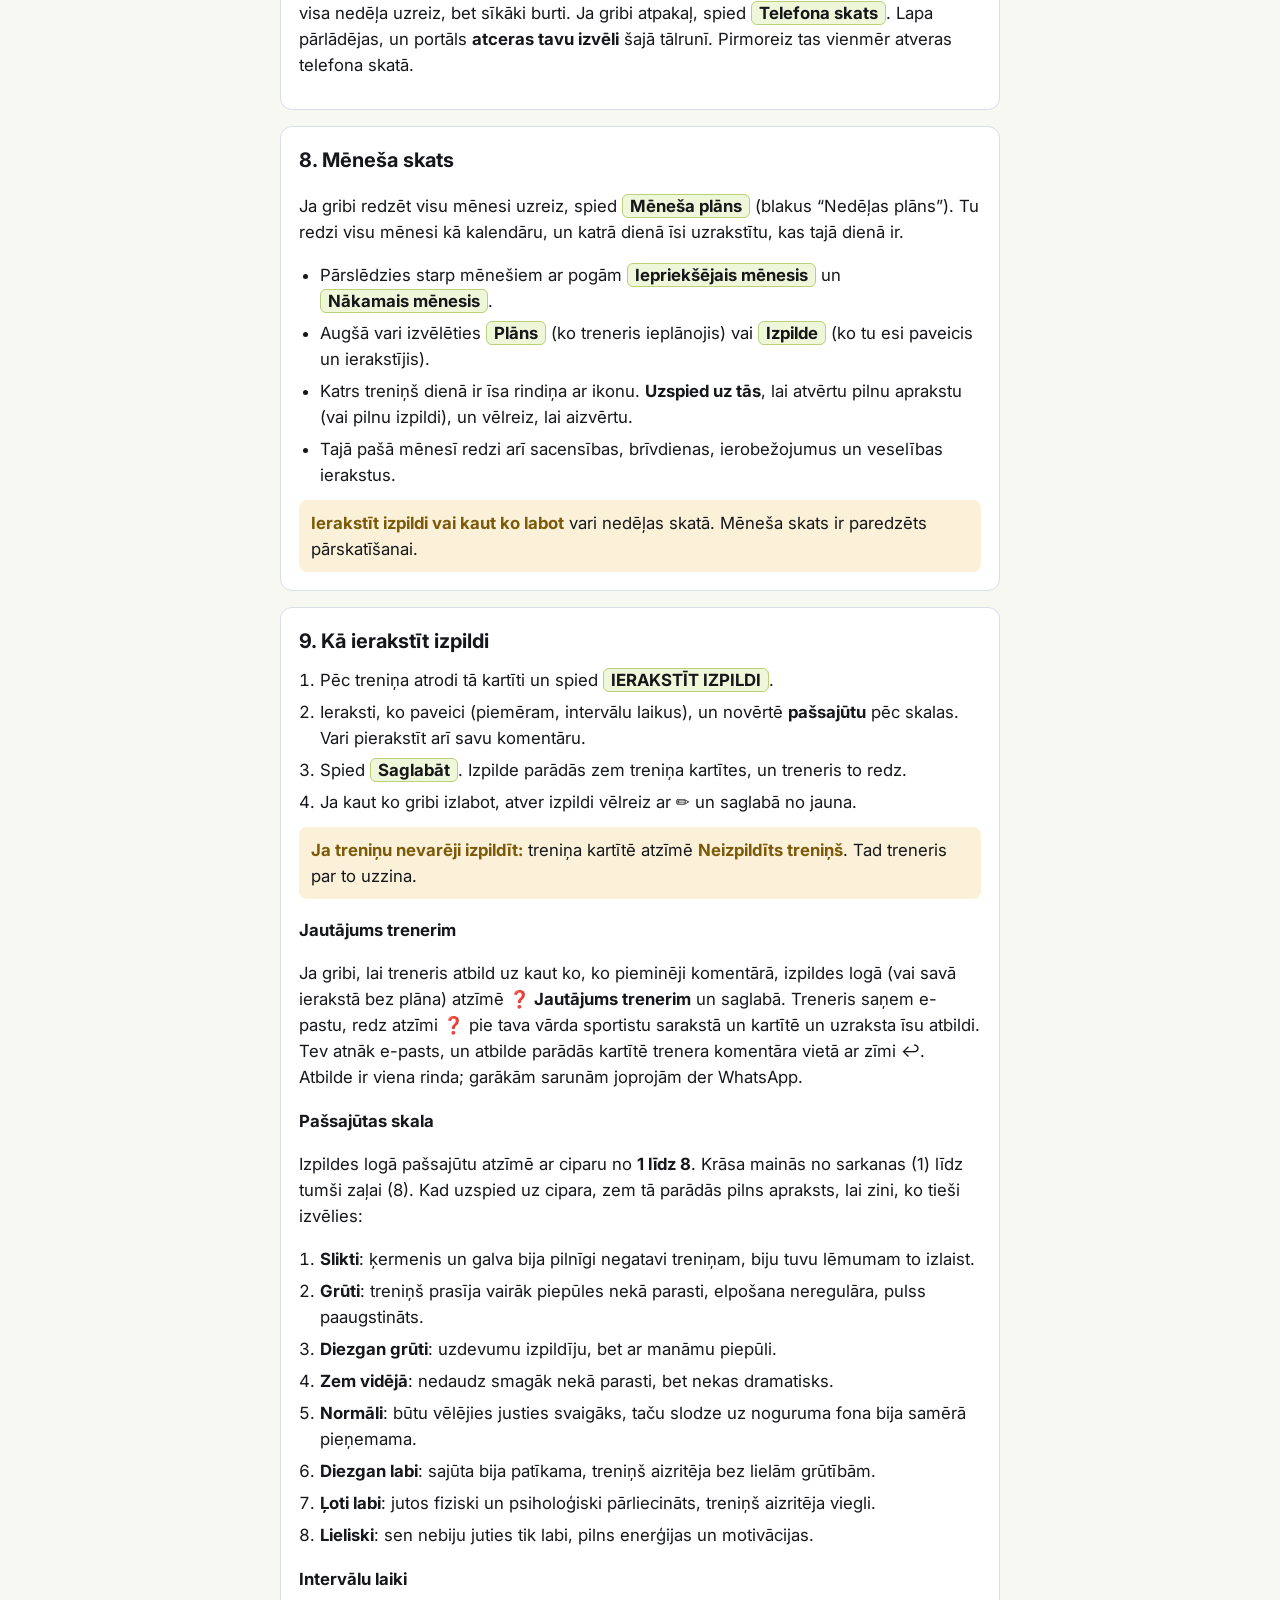
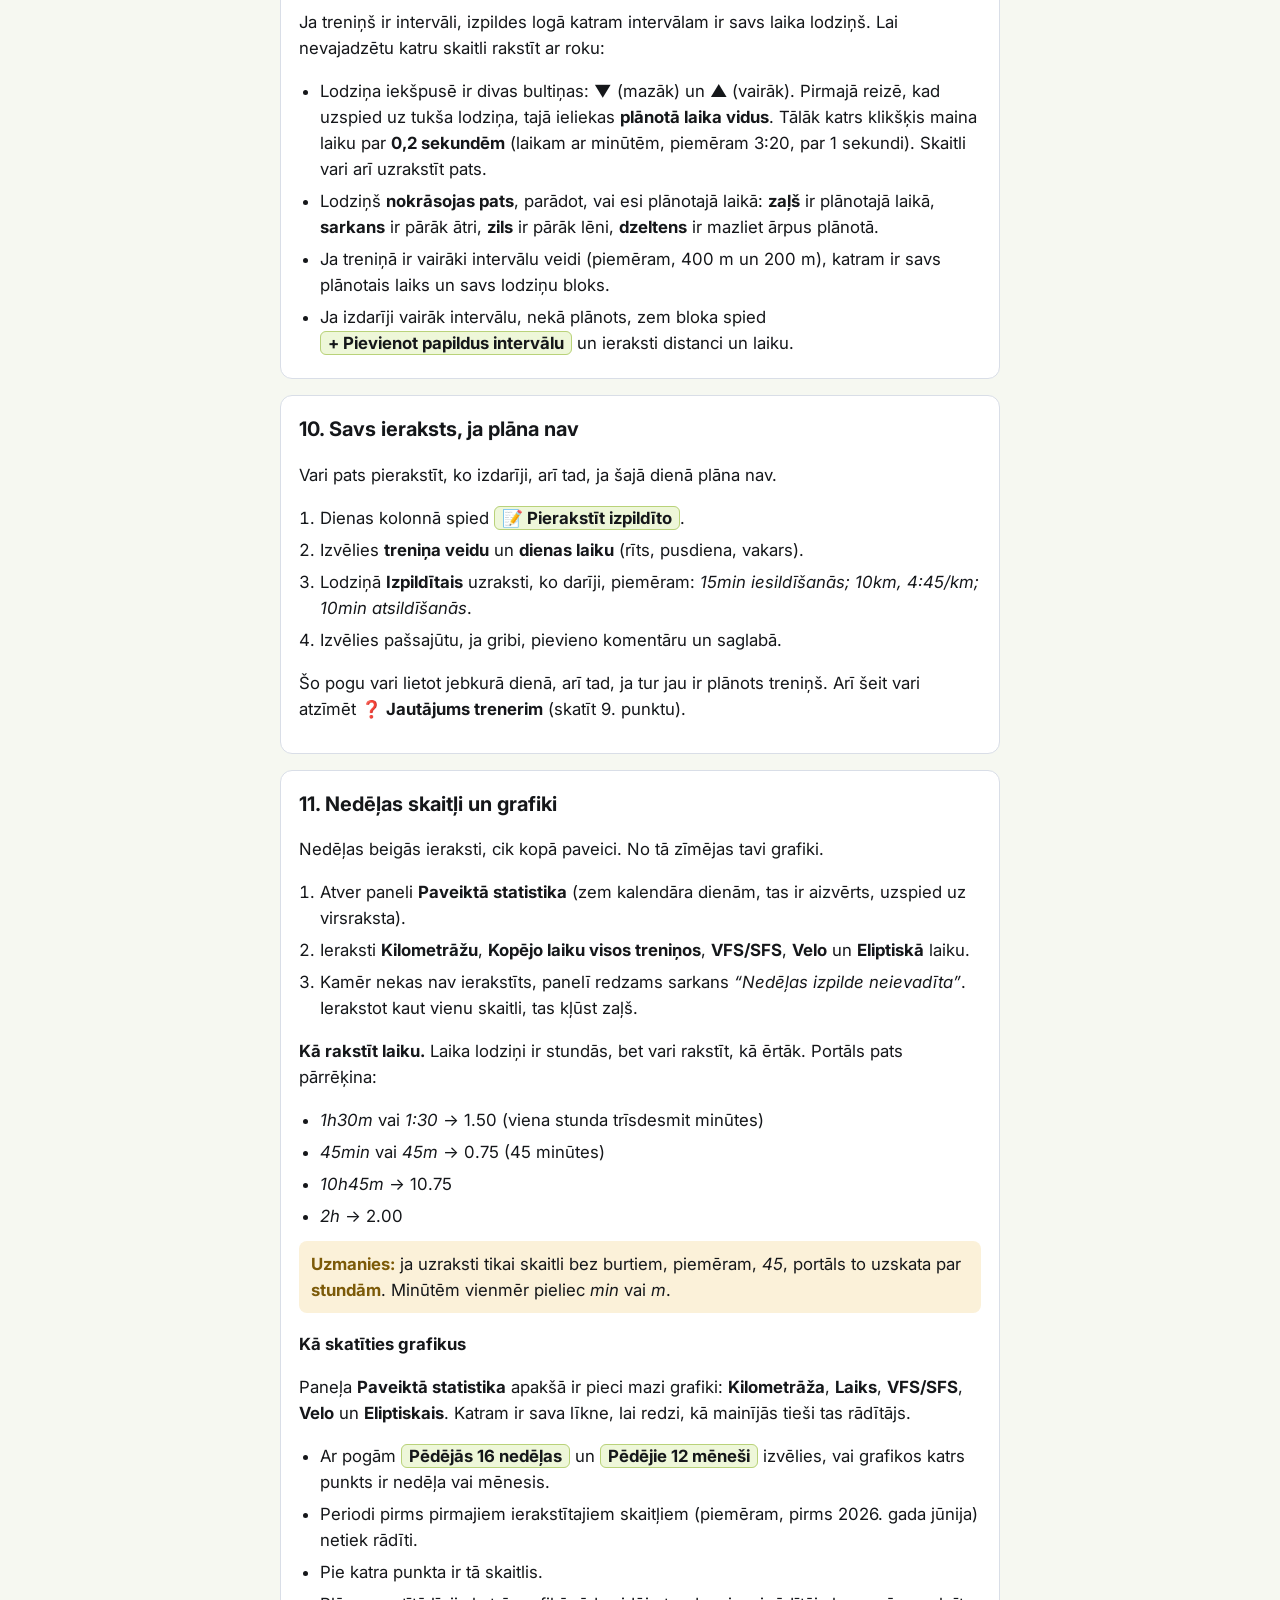
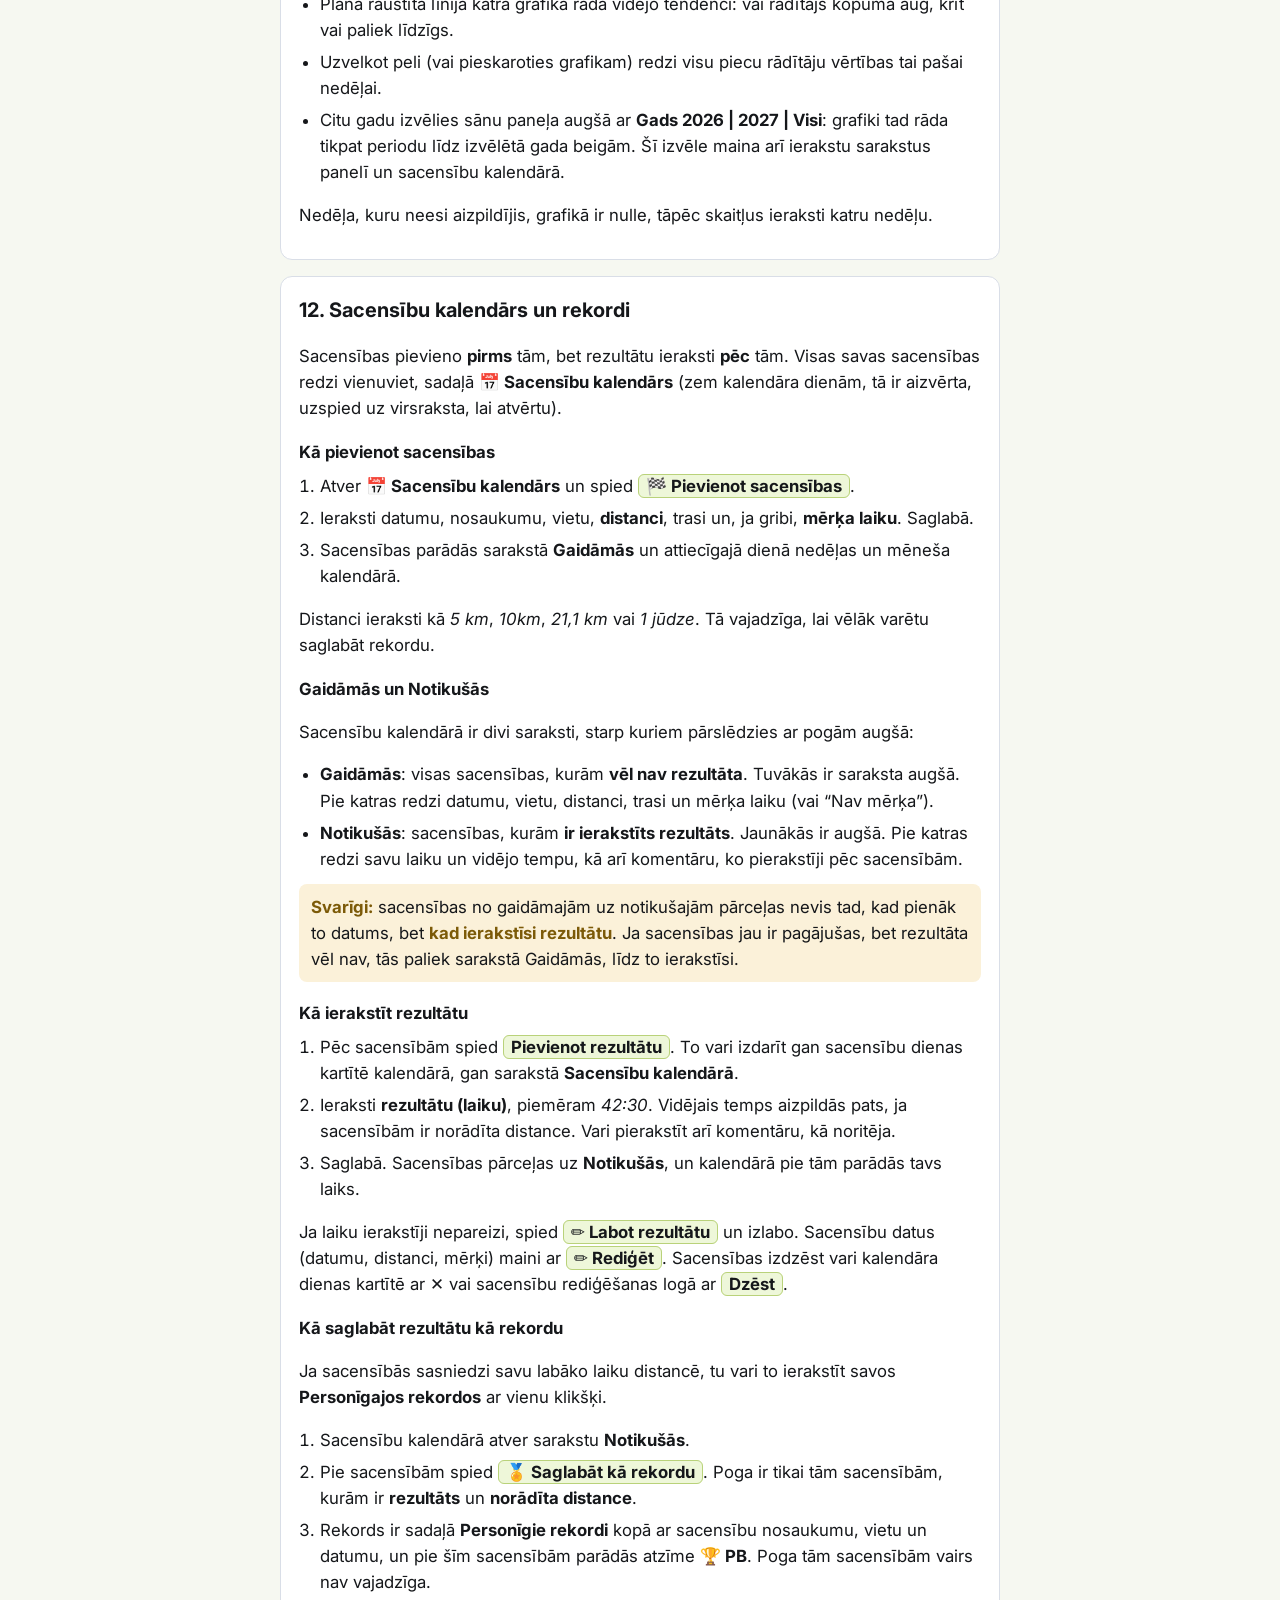
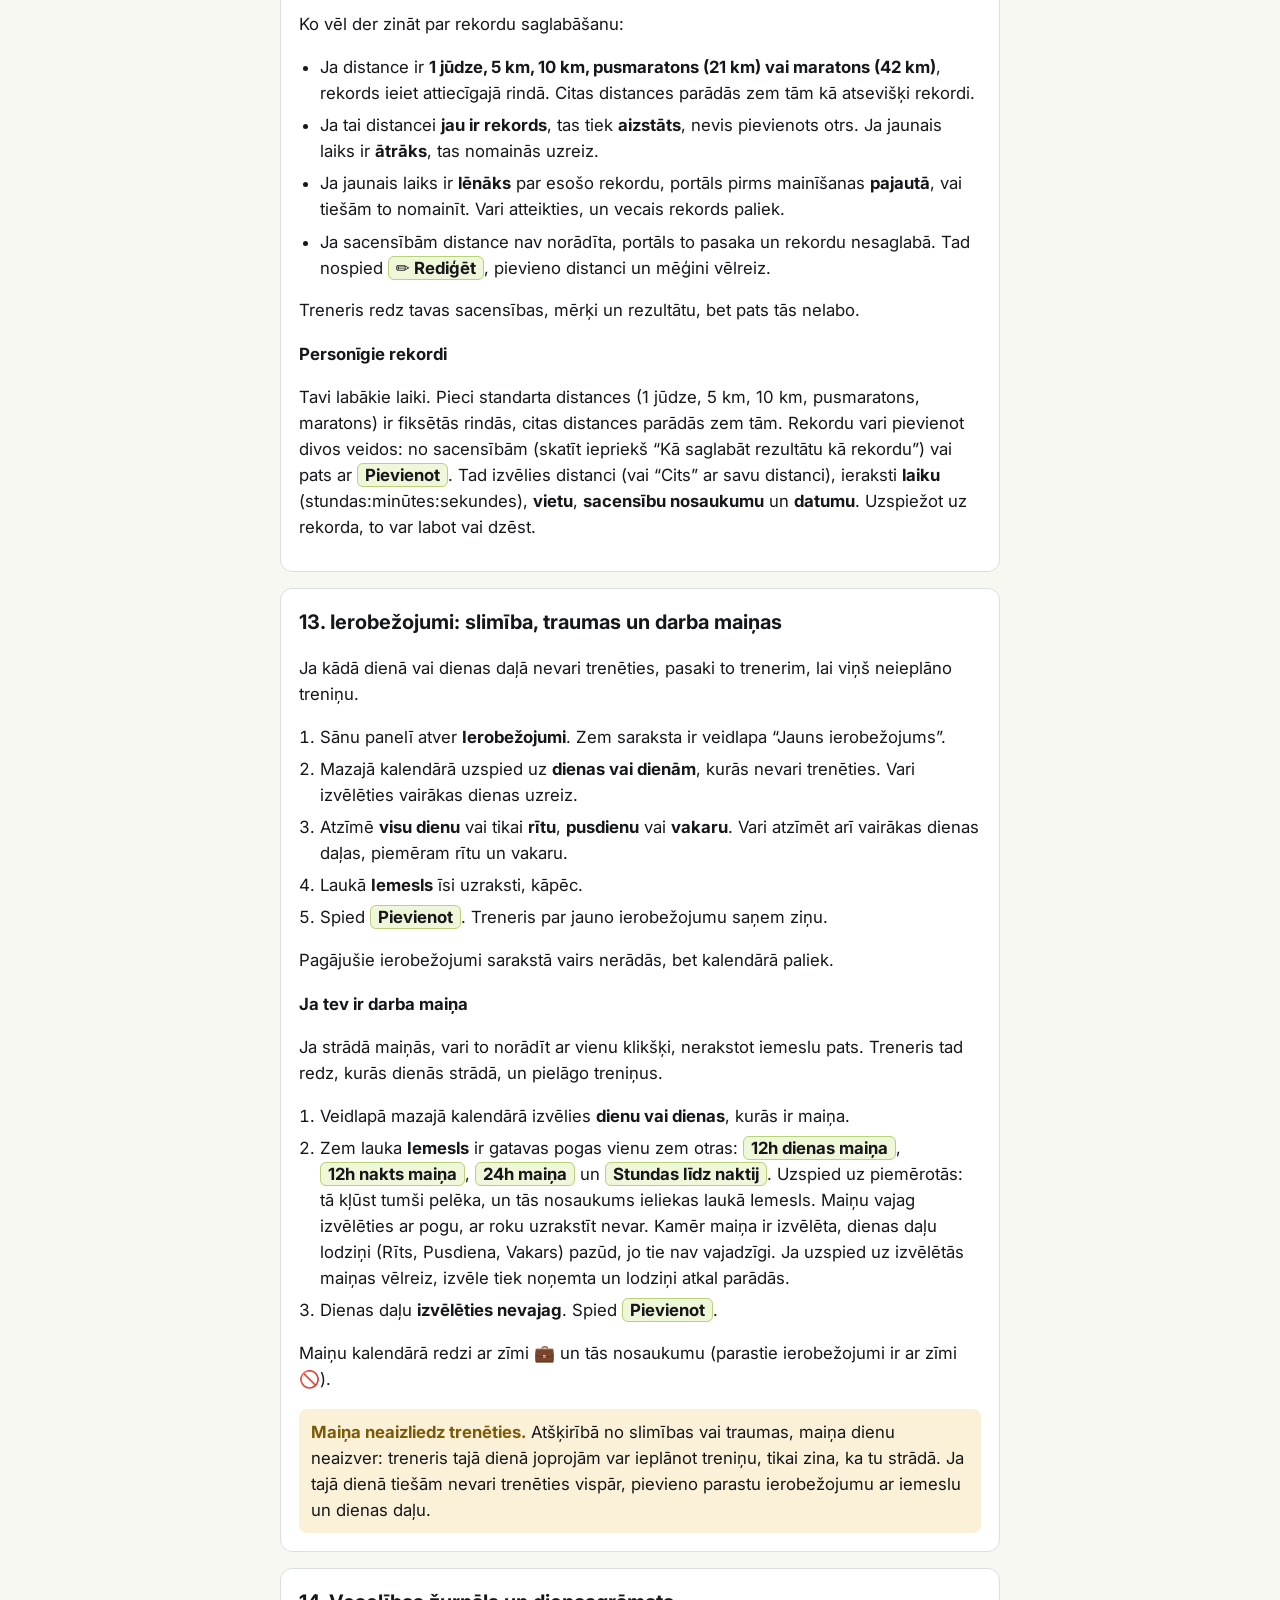
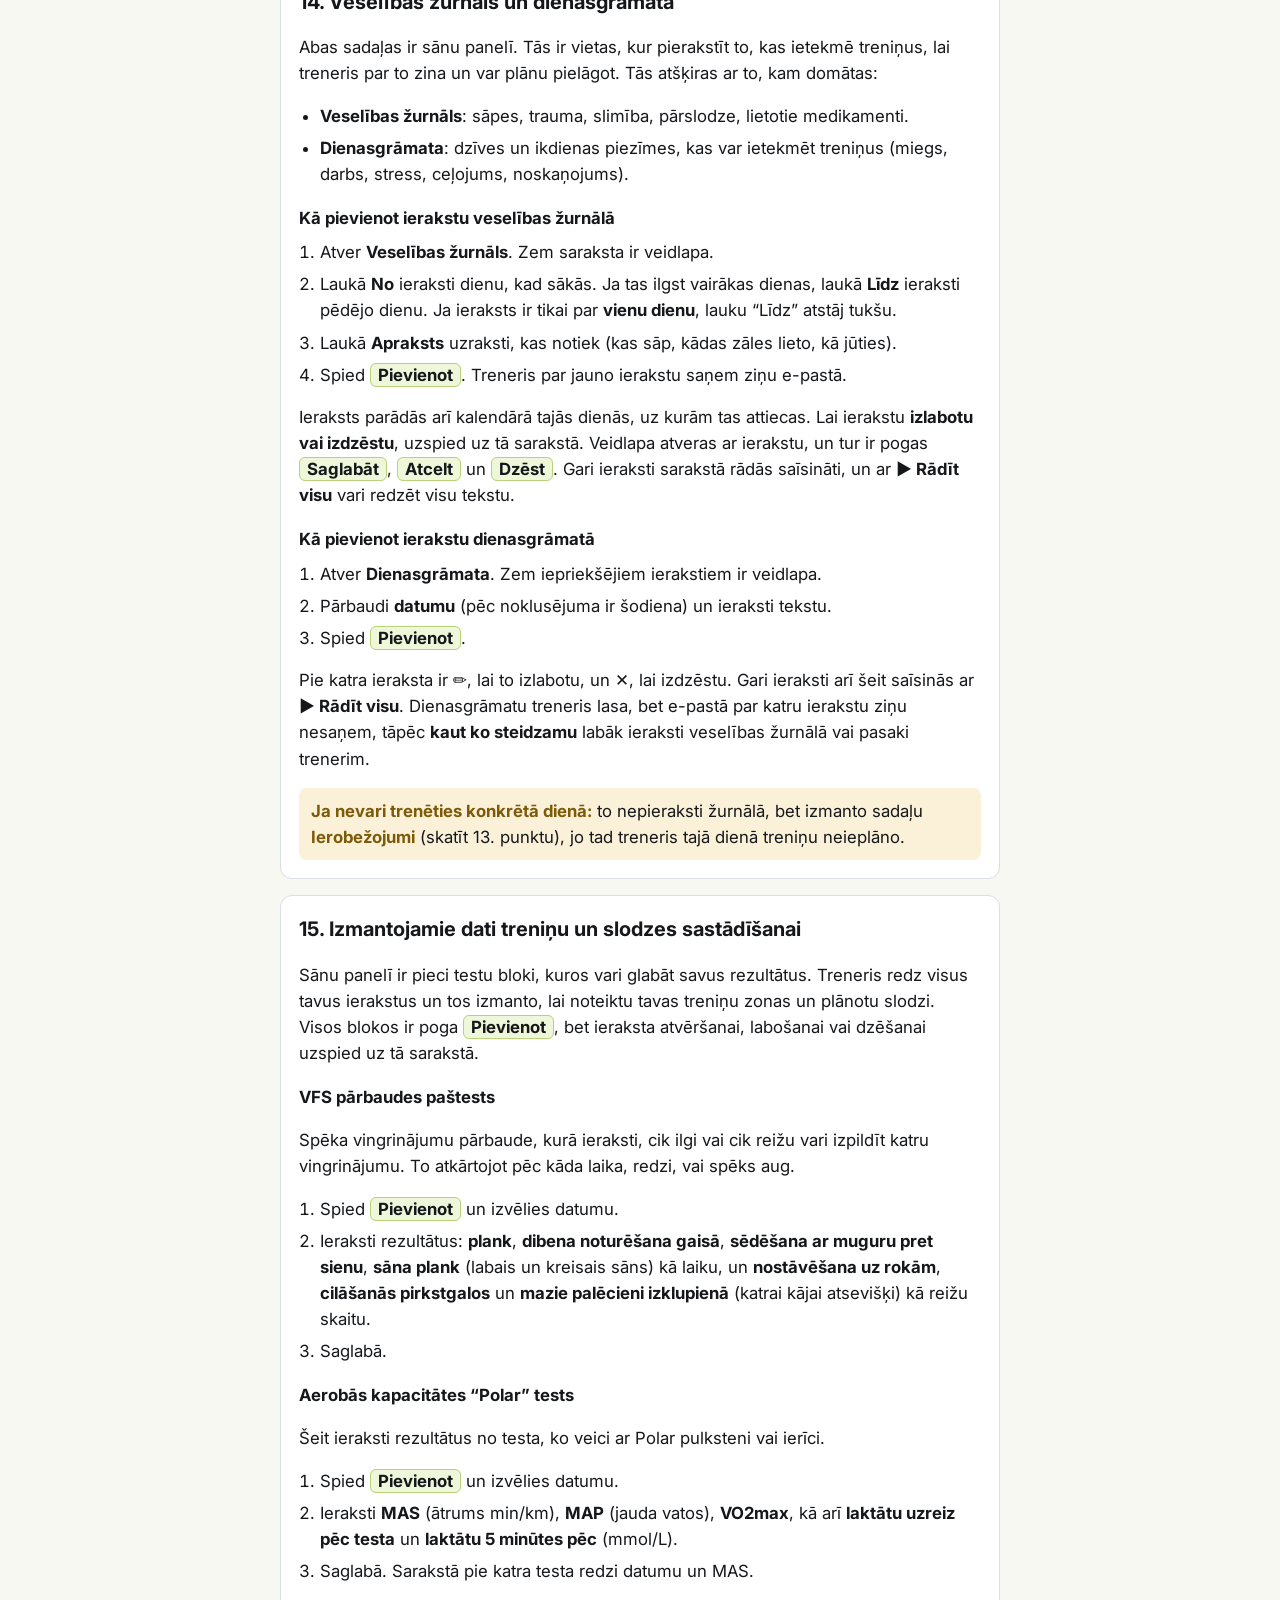
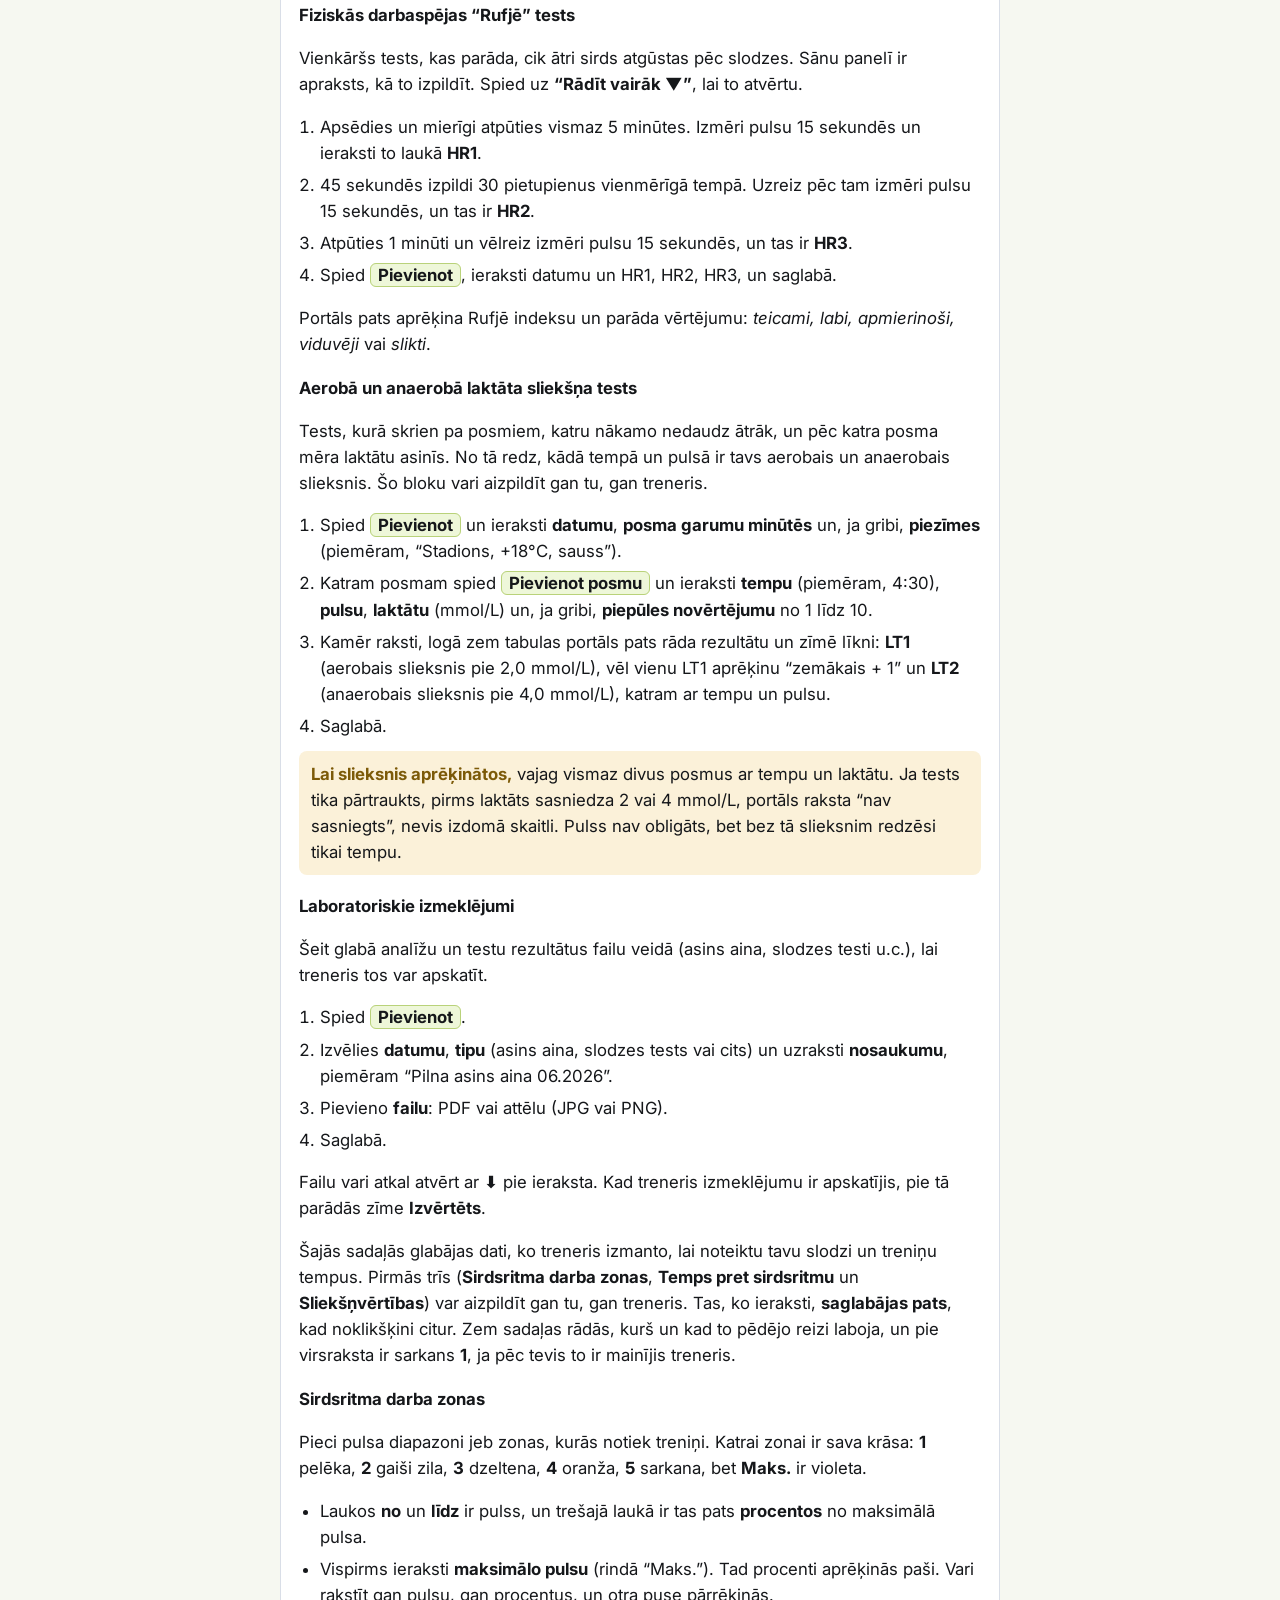
==== commit 2f6ba936: "shift button toggles off: pressing it again clears the choice and brings the day-parts back Co-Autho" ====
--- a/pamaciba.html
+++ b/pamaciba.html
@@ -391,7 +391,7 @@
         <p>Ja strādā maiņās, vari to norādīt ar vienu klikšķi, nerakstot iemeslu pats. Treneris tad redz, kurās dienās strādā, un pielāgo treniņus.</p>
         <ol>
           <li>Veidlapā mazajā kalendārā izvēlies <b>dienu vai dienas</b>, kurās ir maiņa.</li>
-          <li>Zem lauka <b>Iemesls</b> ir gatavas pogas vienu zem otras: <span class="btn">12h dienas maiņa</span>, <span class="btn">12h nakts maiņa</span>, <span class="btn">24h maiņa</span> un <span class="btn">Stundas līdz naktij</span>. Uzspied uz piemērotās: tā kļūst tumši pelēka, un tās nosaukums ieliekas laukā Iemesls. Maiņu vajag izvēlēties ar pogu, ar roku uzrakstīt nevar. Kamēr maiņa ir izvēlēta, dienas daļu lodziņi (Rīts, Pusdiena, Vakars) pazūd, jo tie nav vajadzīgi.</li>
+          <li>Zem lauka <b>Iemesls</b> ir gatavas pogas vienu zem otras: <span class="btn">12h dienas maiņa</span>, <span class="btn">12h nakts maiņa</span>, <span class="btn">24h maiņa</span> un <span class="btn">Stundas līdz naktij</span>. Uzspied uz piemērotās: tā kļūst tumši pelēka, un tās nosaukums ieliekas laukā Iemesls. Maiņu vajag izvēlēties ar pogu, ar roku uzrakstīt nevar. Kamēr maiņa ir izvēlēta, dienas daļu lodziņi (Rīts, Pusdiena, Vakars) pazūd, jo tie nav vajadzīgi. Ja uzspied uz izvēlētās maiņas vēlreiz, izvēle tiek noņemta un lodziņi atkal parādās.</li>
           <li>Dienas daļu <b>izvēlēties nevajag</b>. Spied <span class="btn">Pievienot</span>.</li>
         </ol>
         <p>Maiņu kalendārā redzi ar zīmi <b>💼</b> un tās nosaukumu (parastie ierobežojumi ir ar zīmi 🚫).</p>
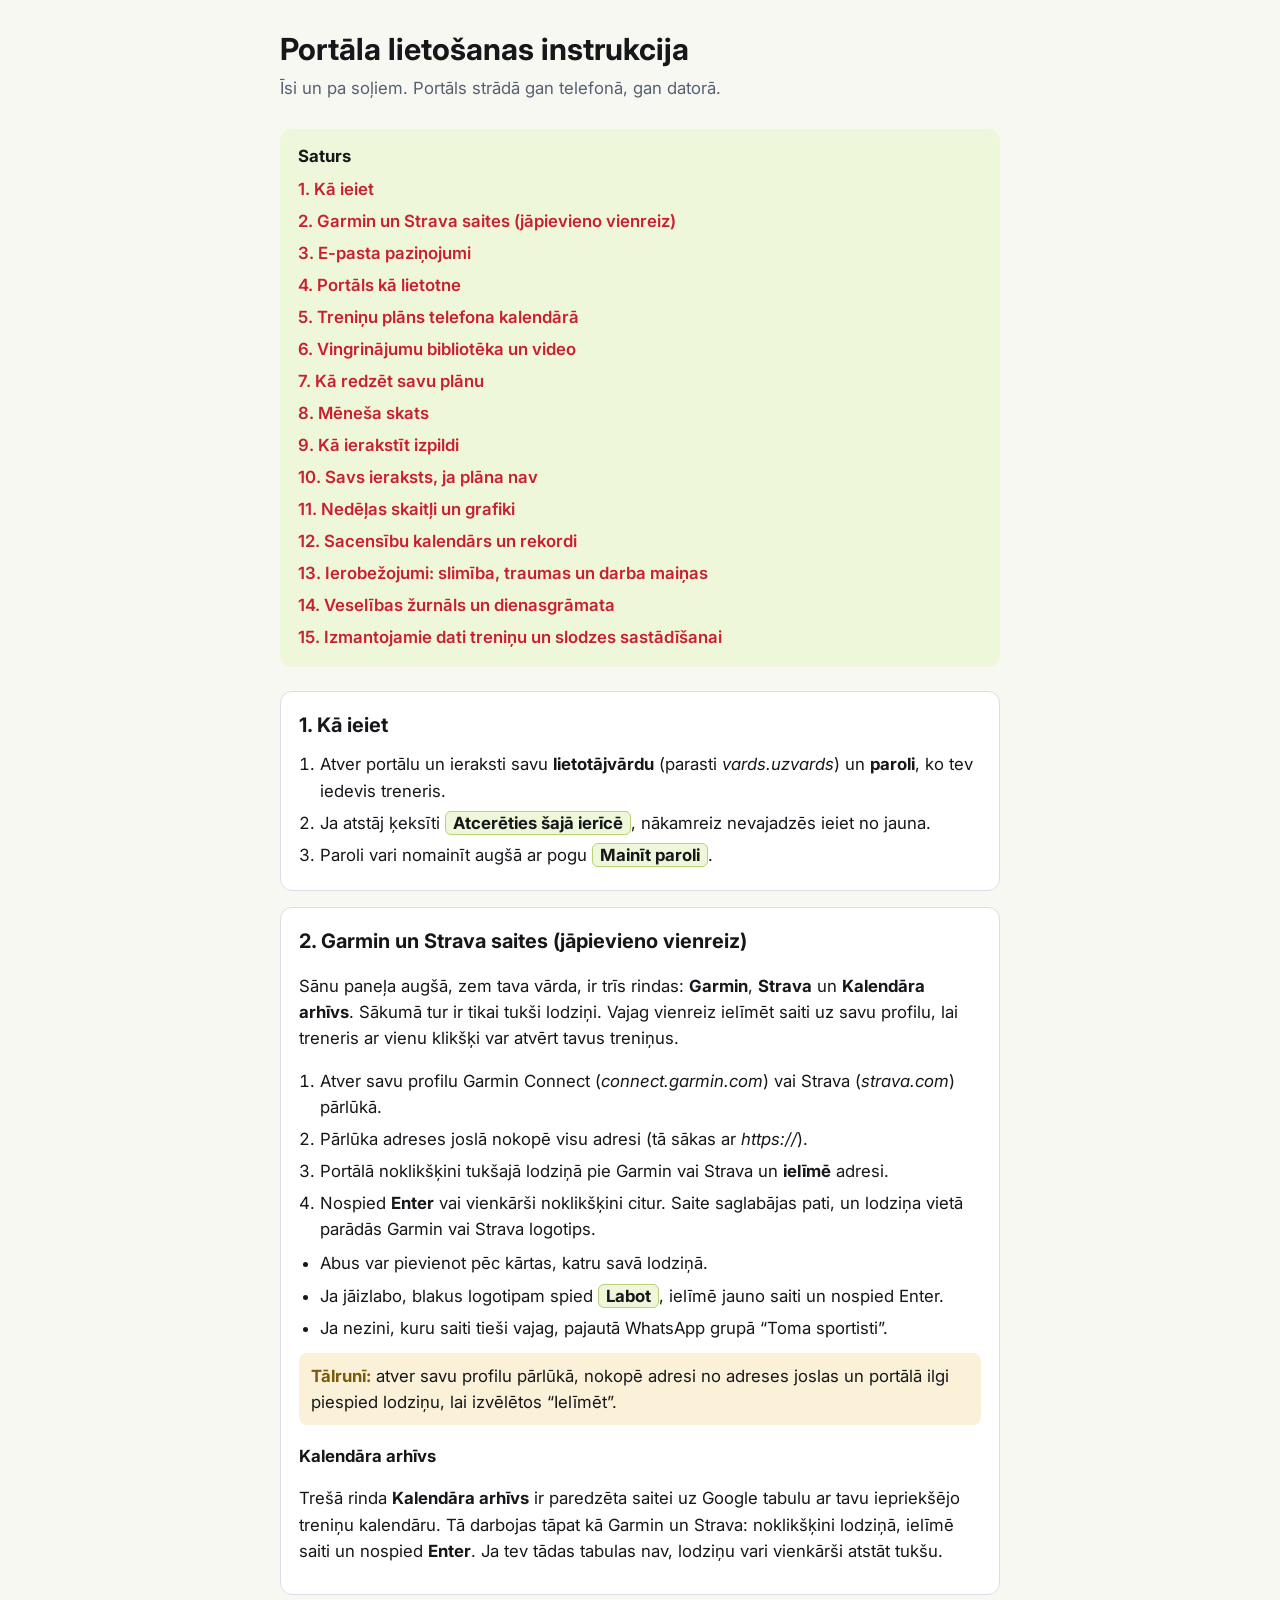
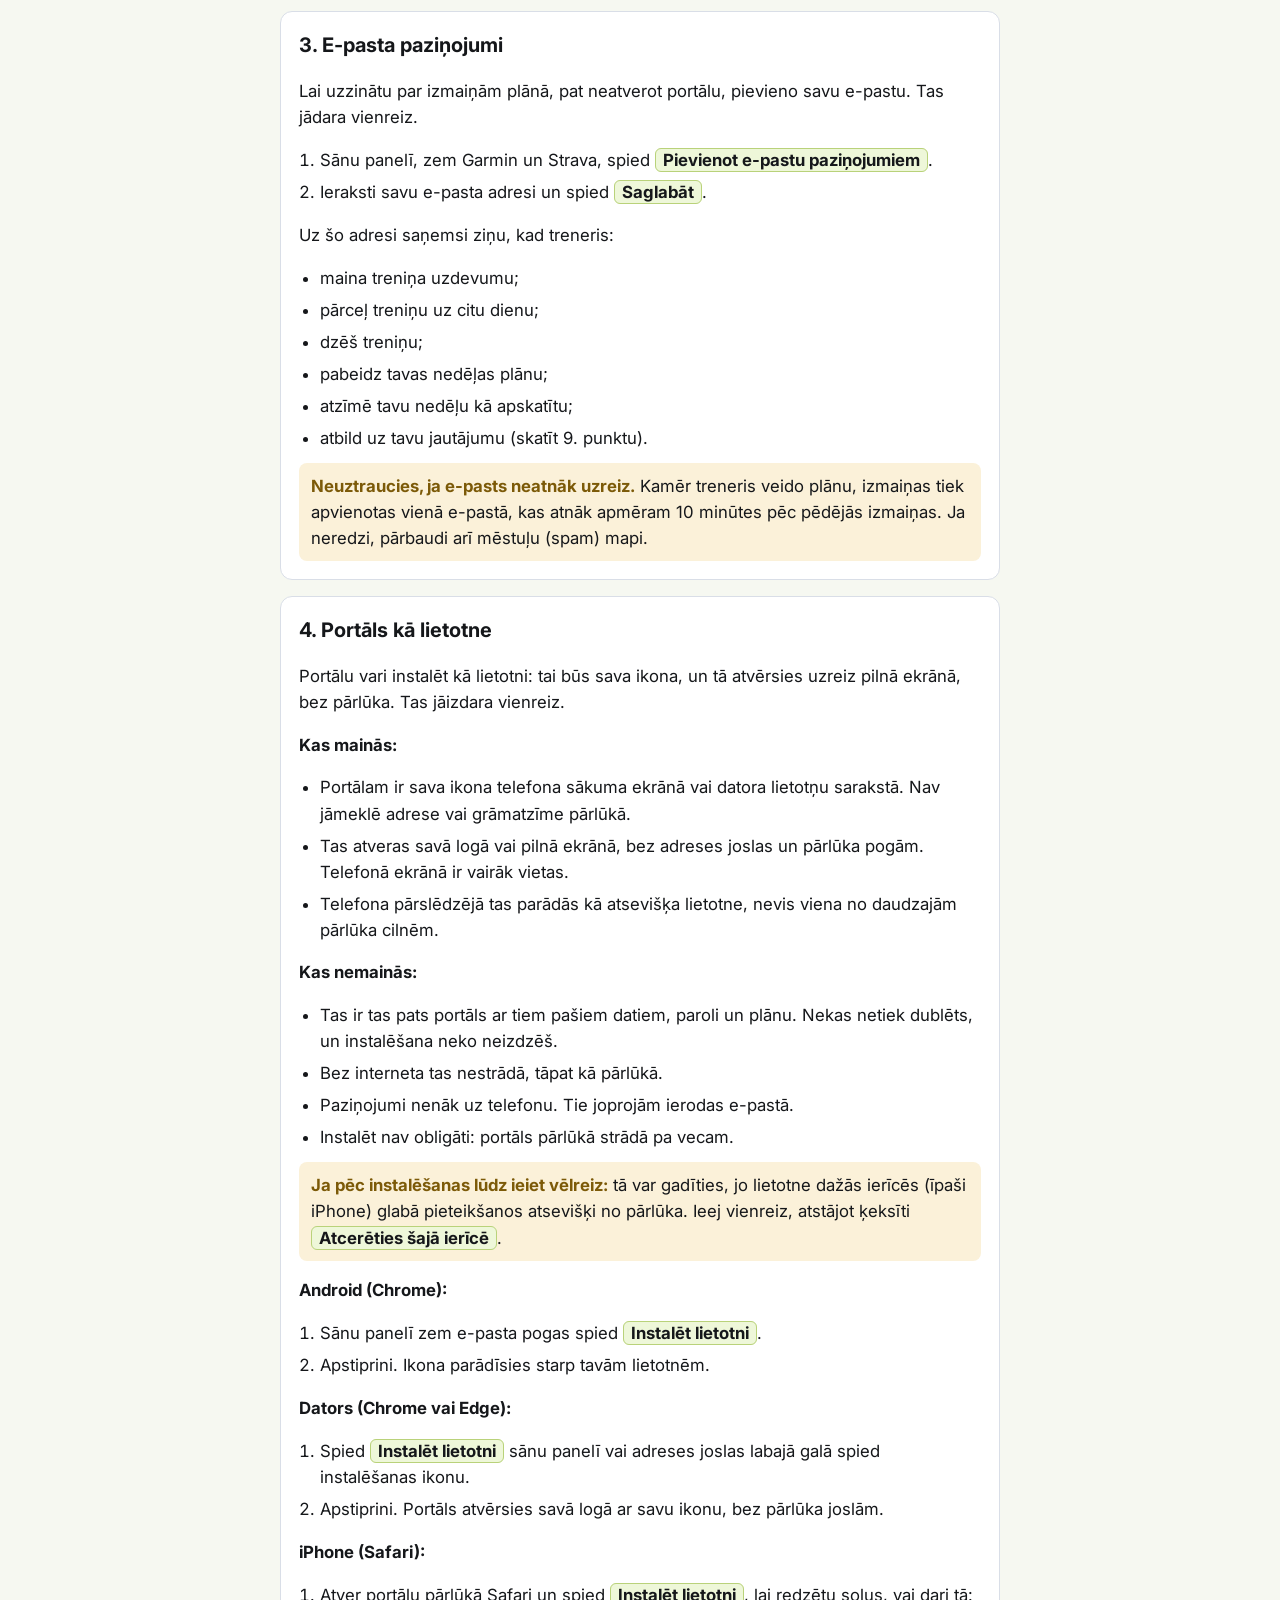
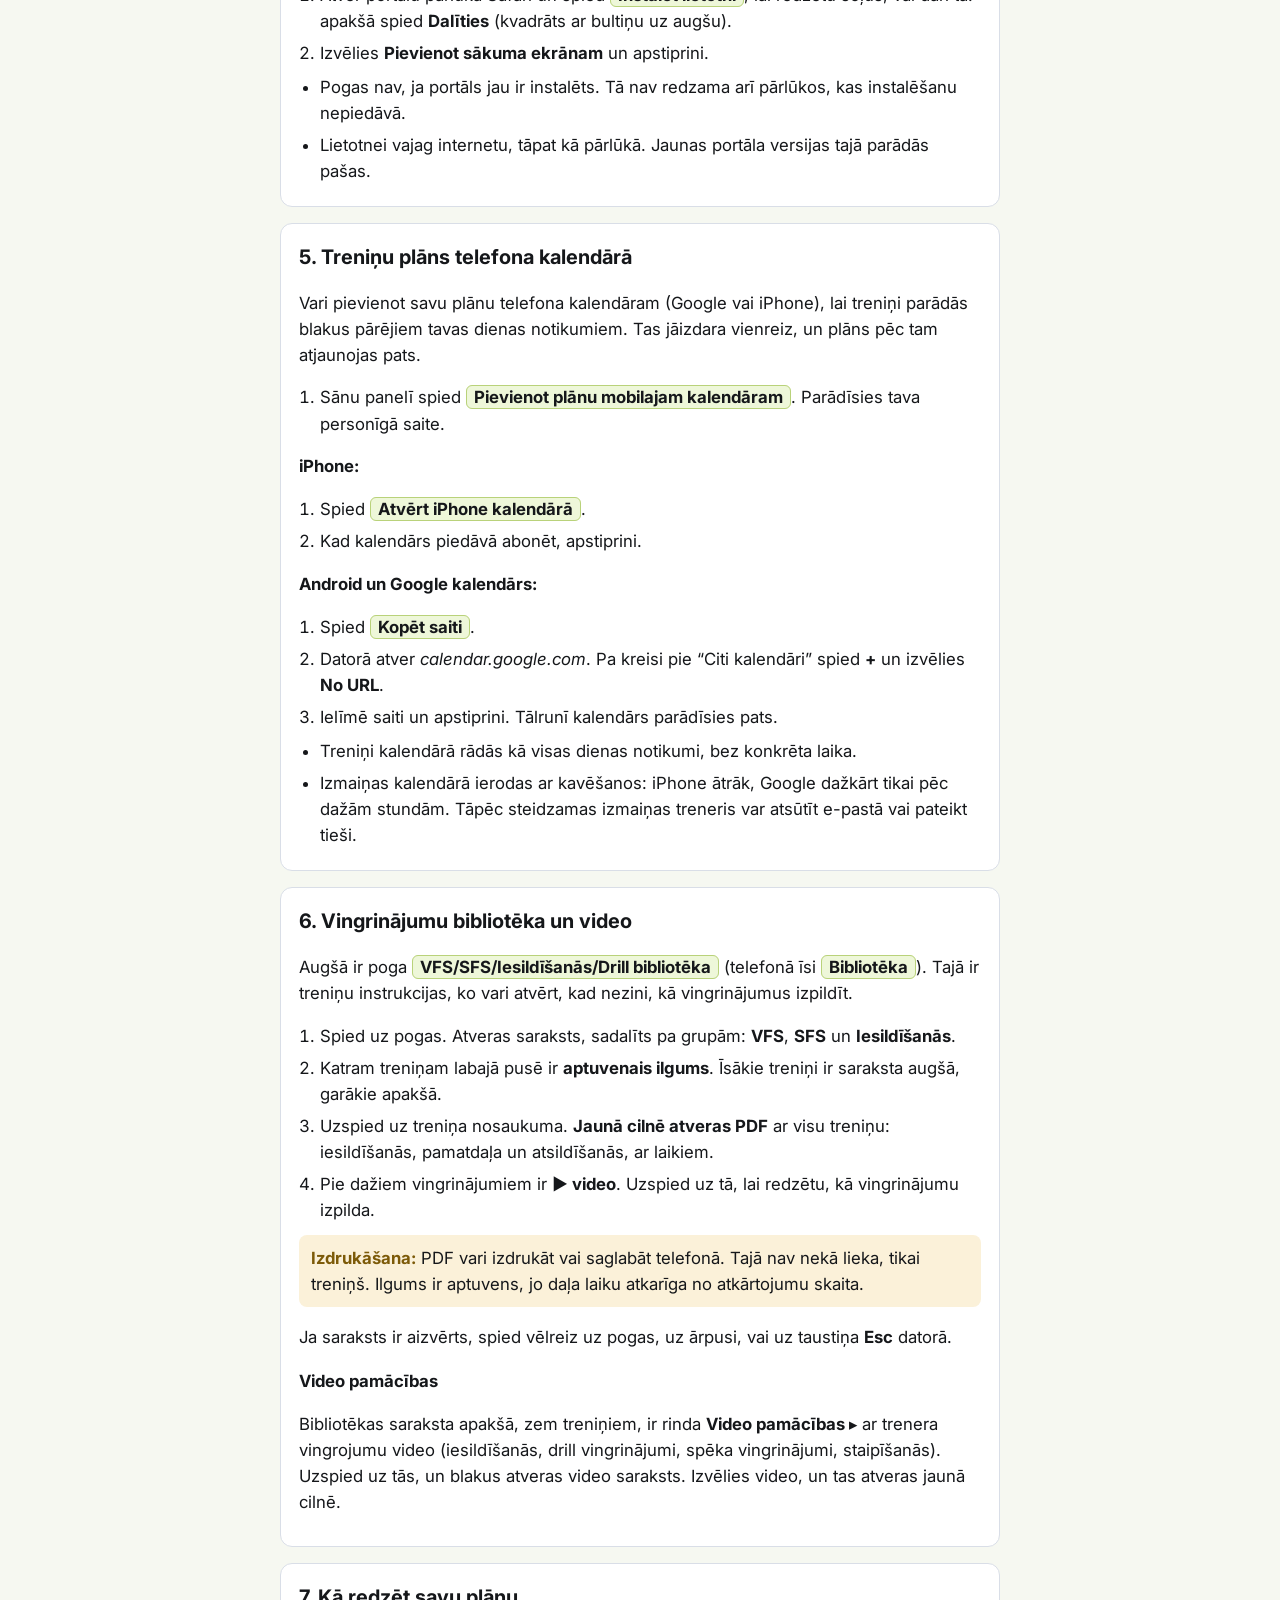
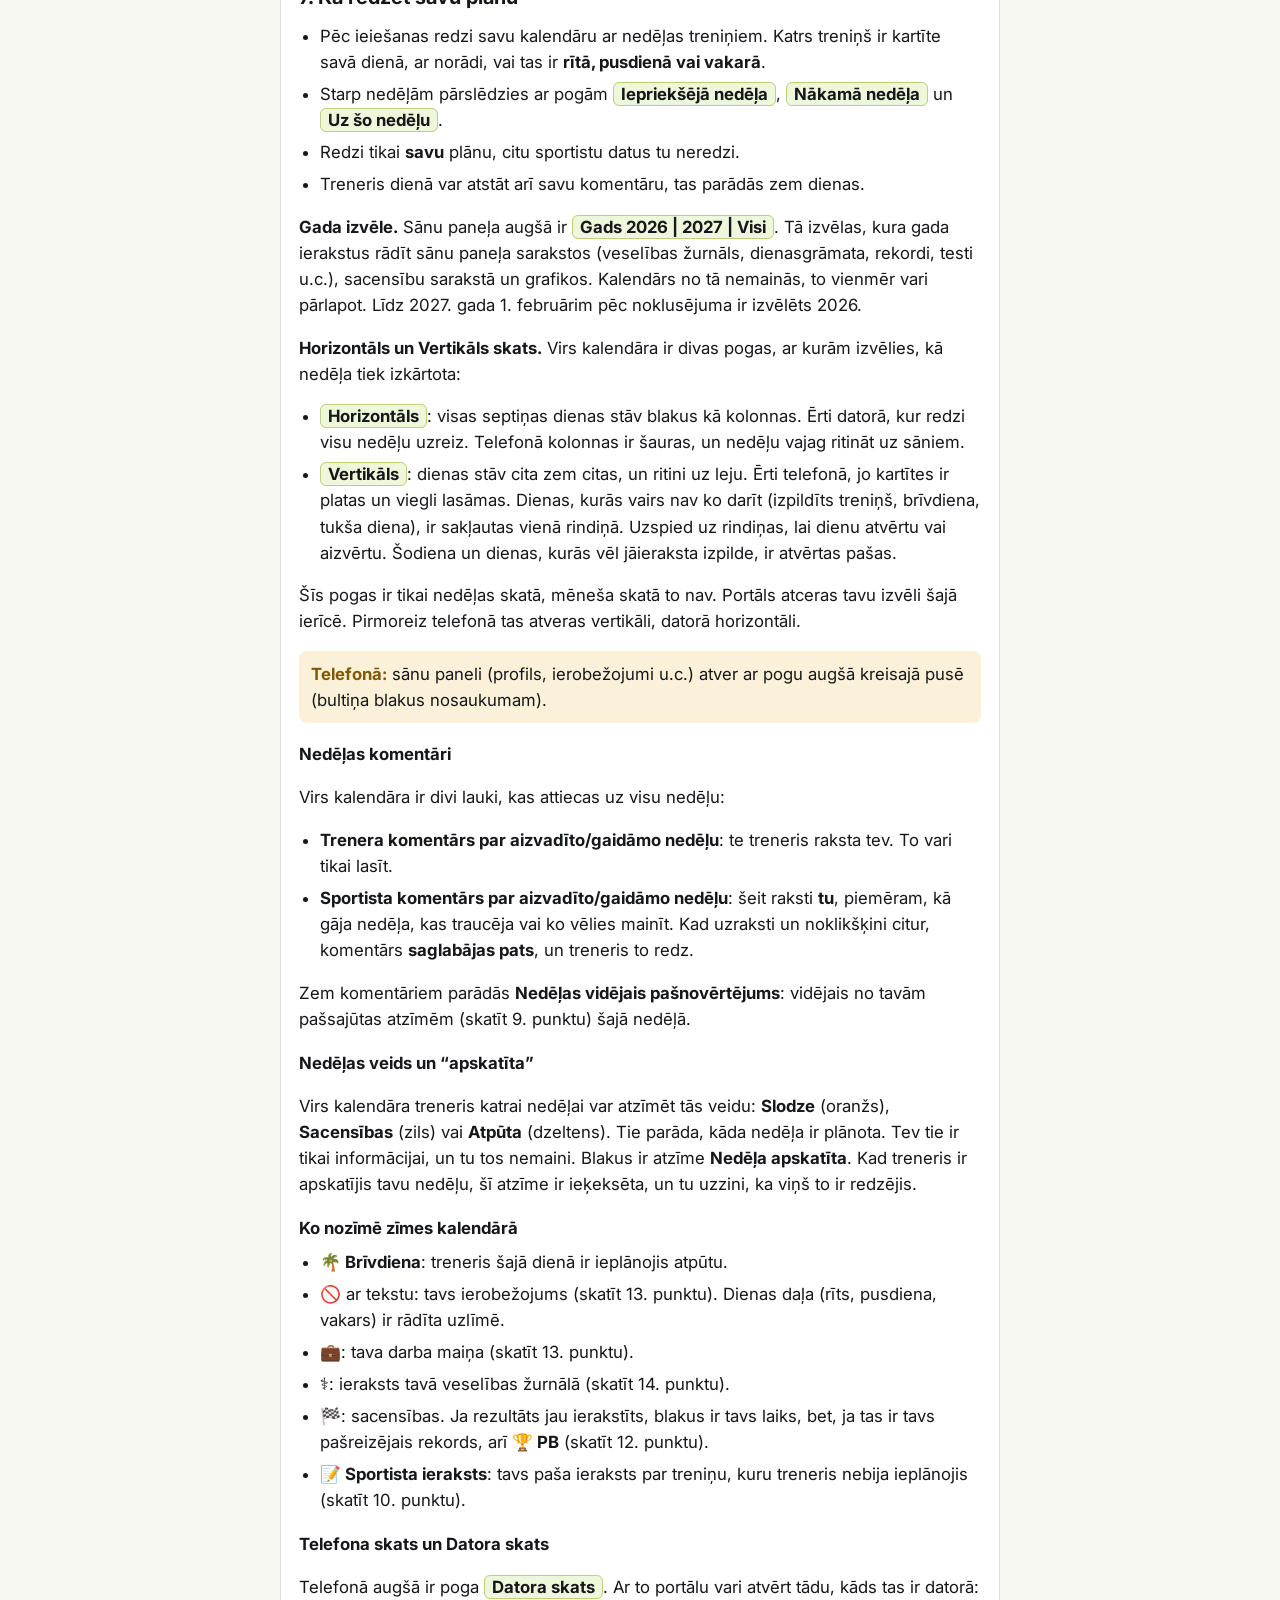
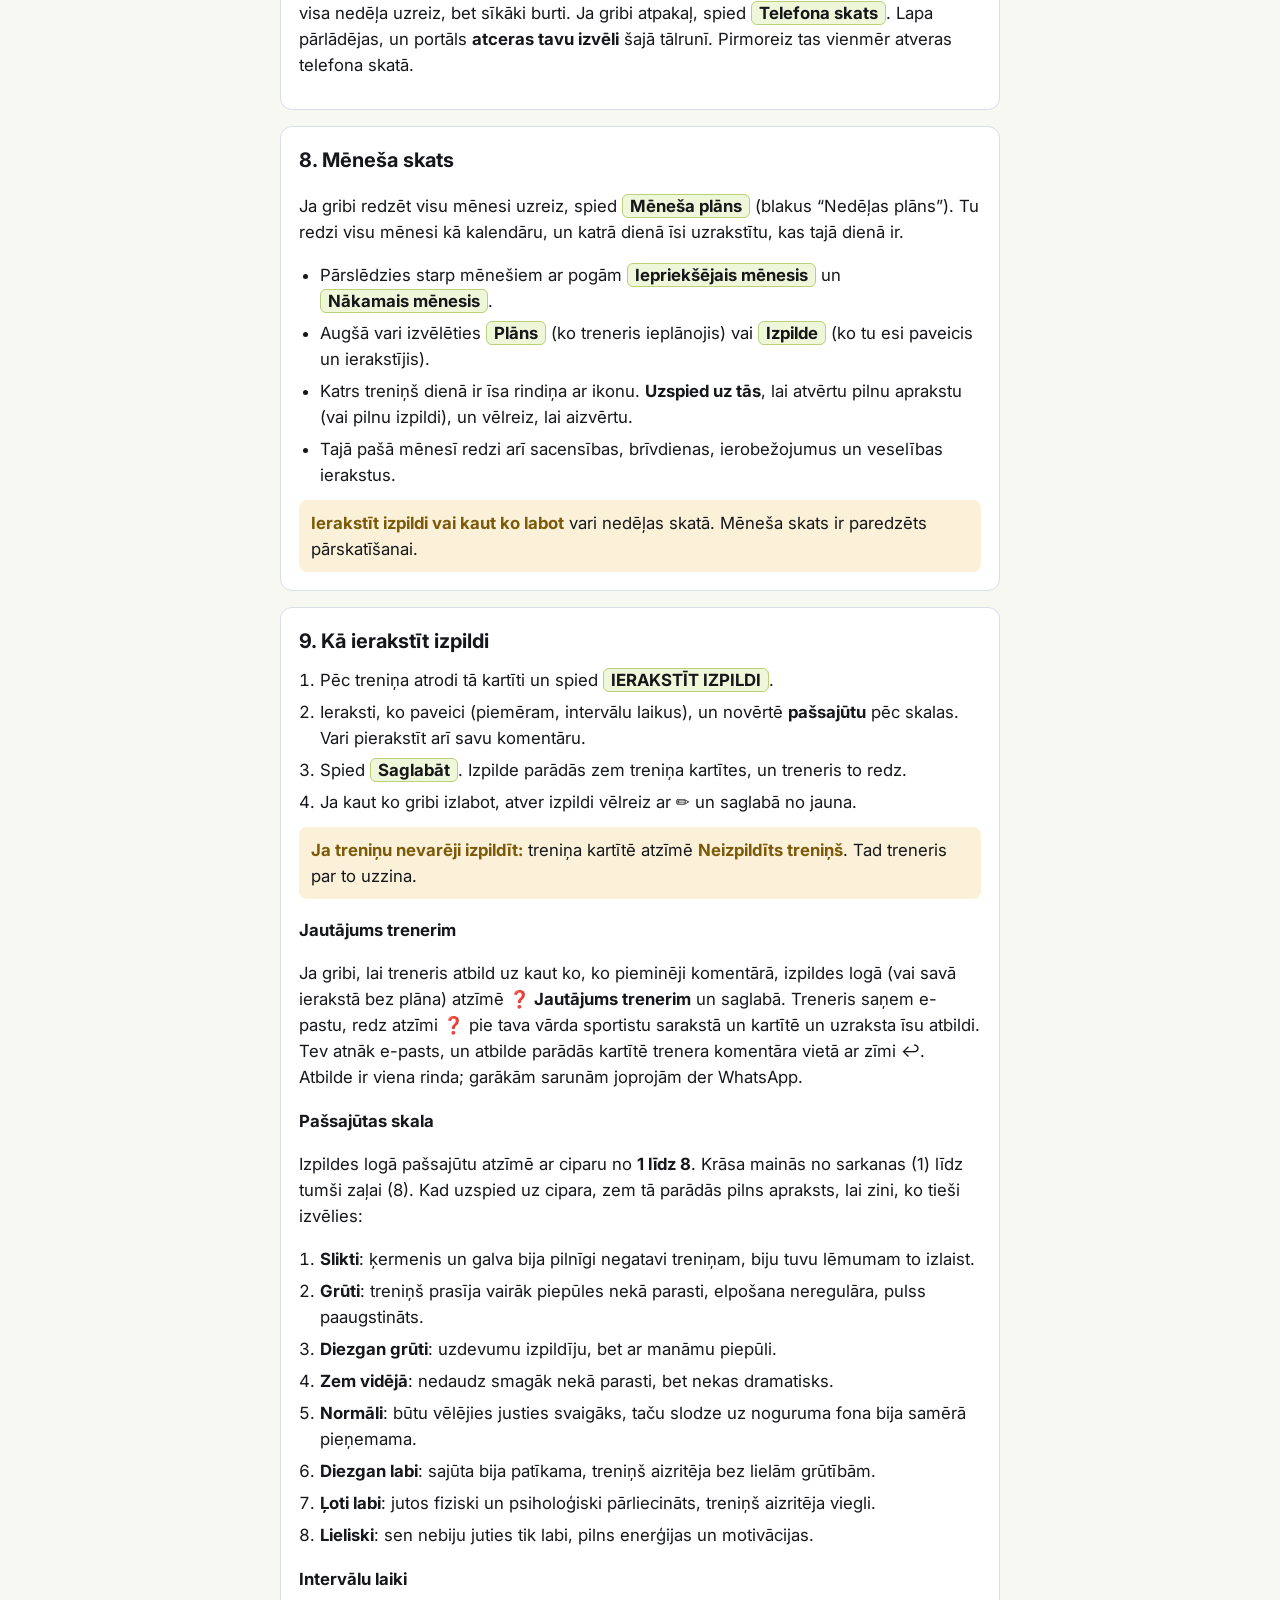
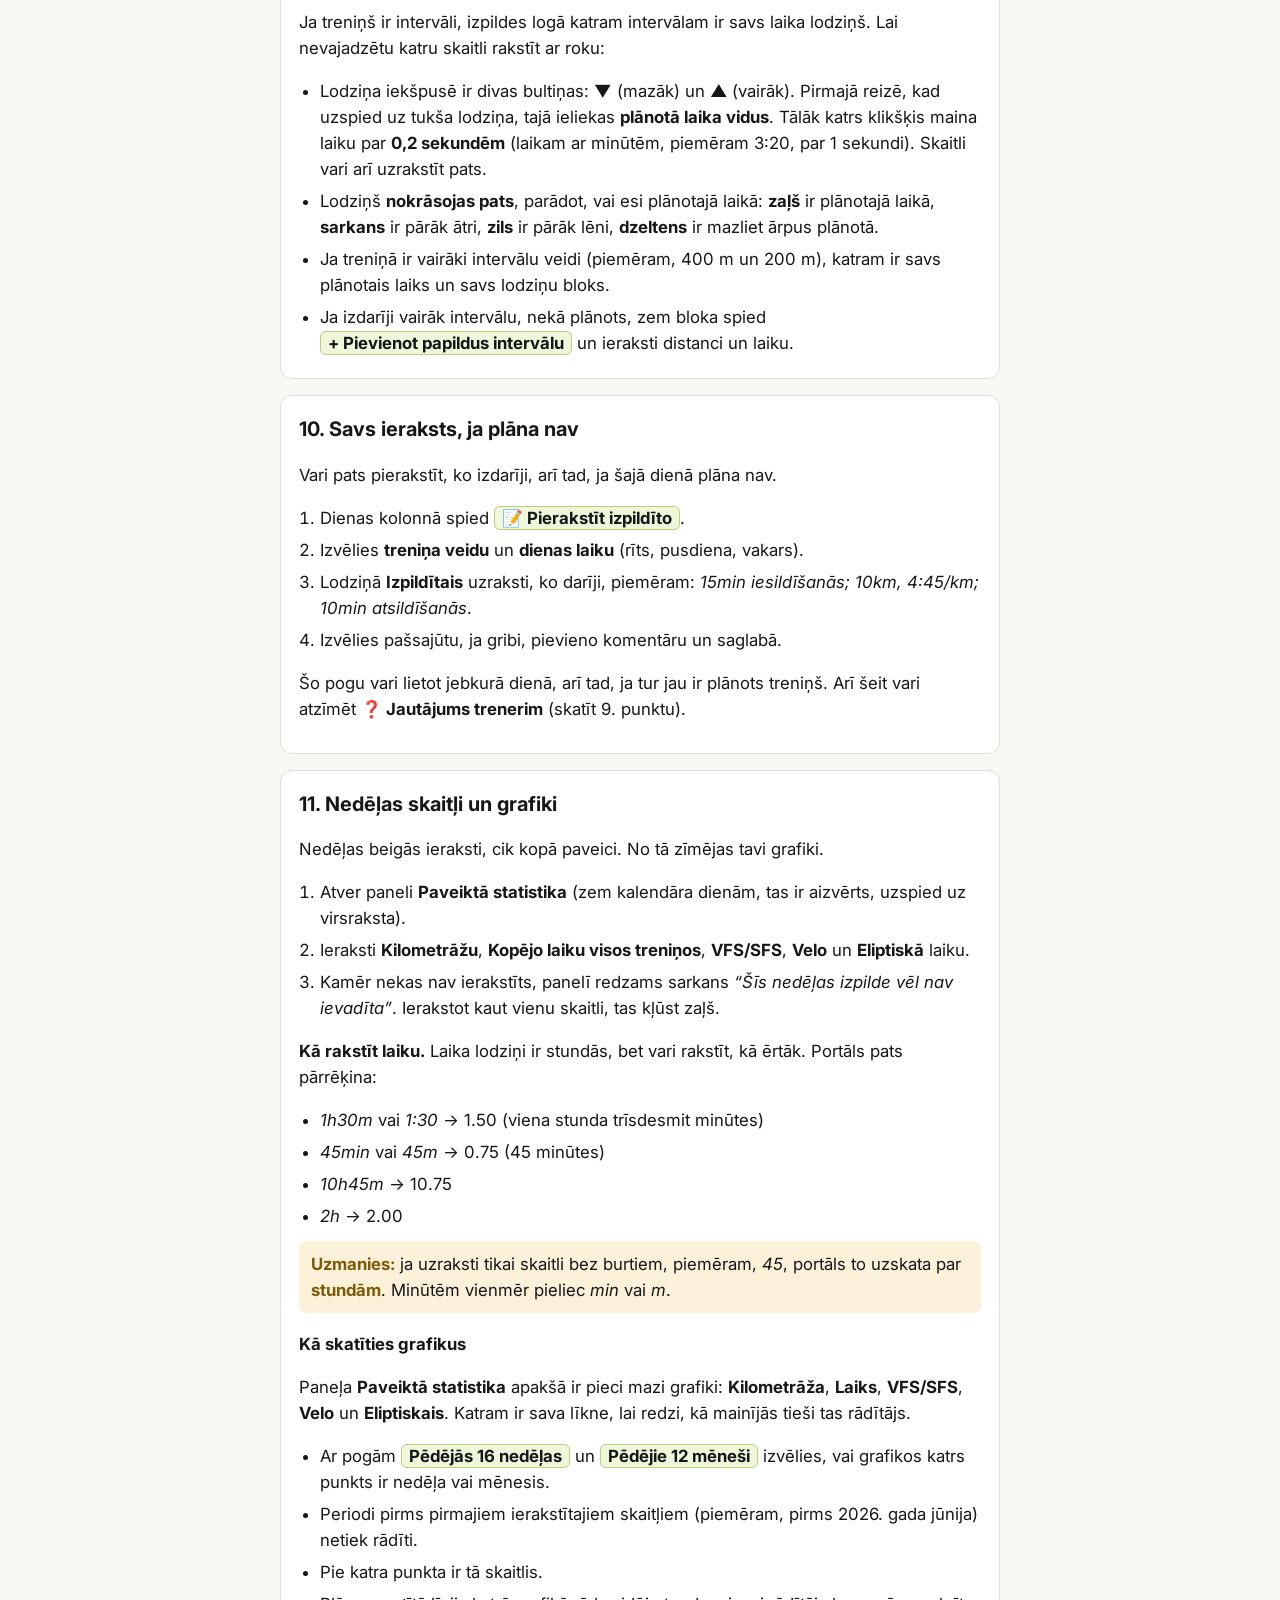
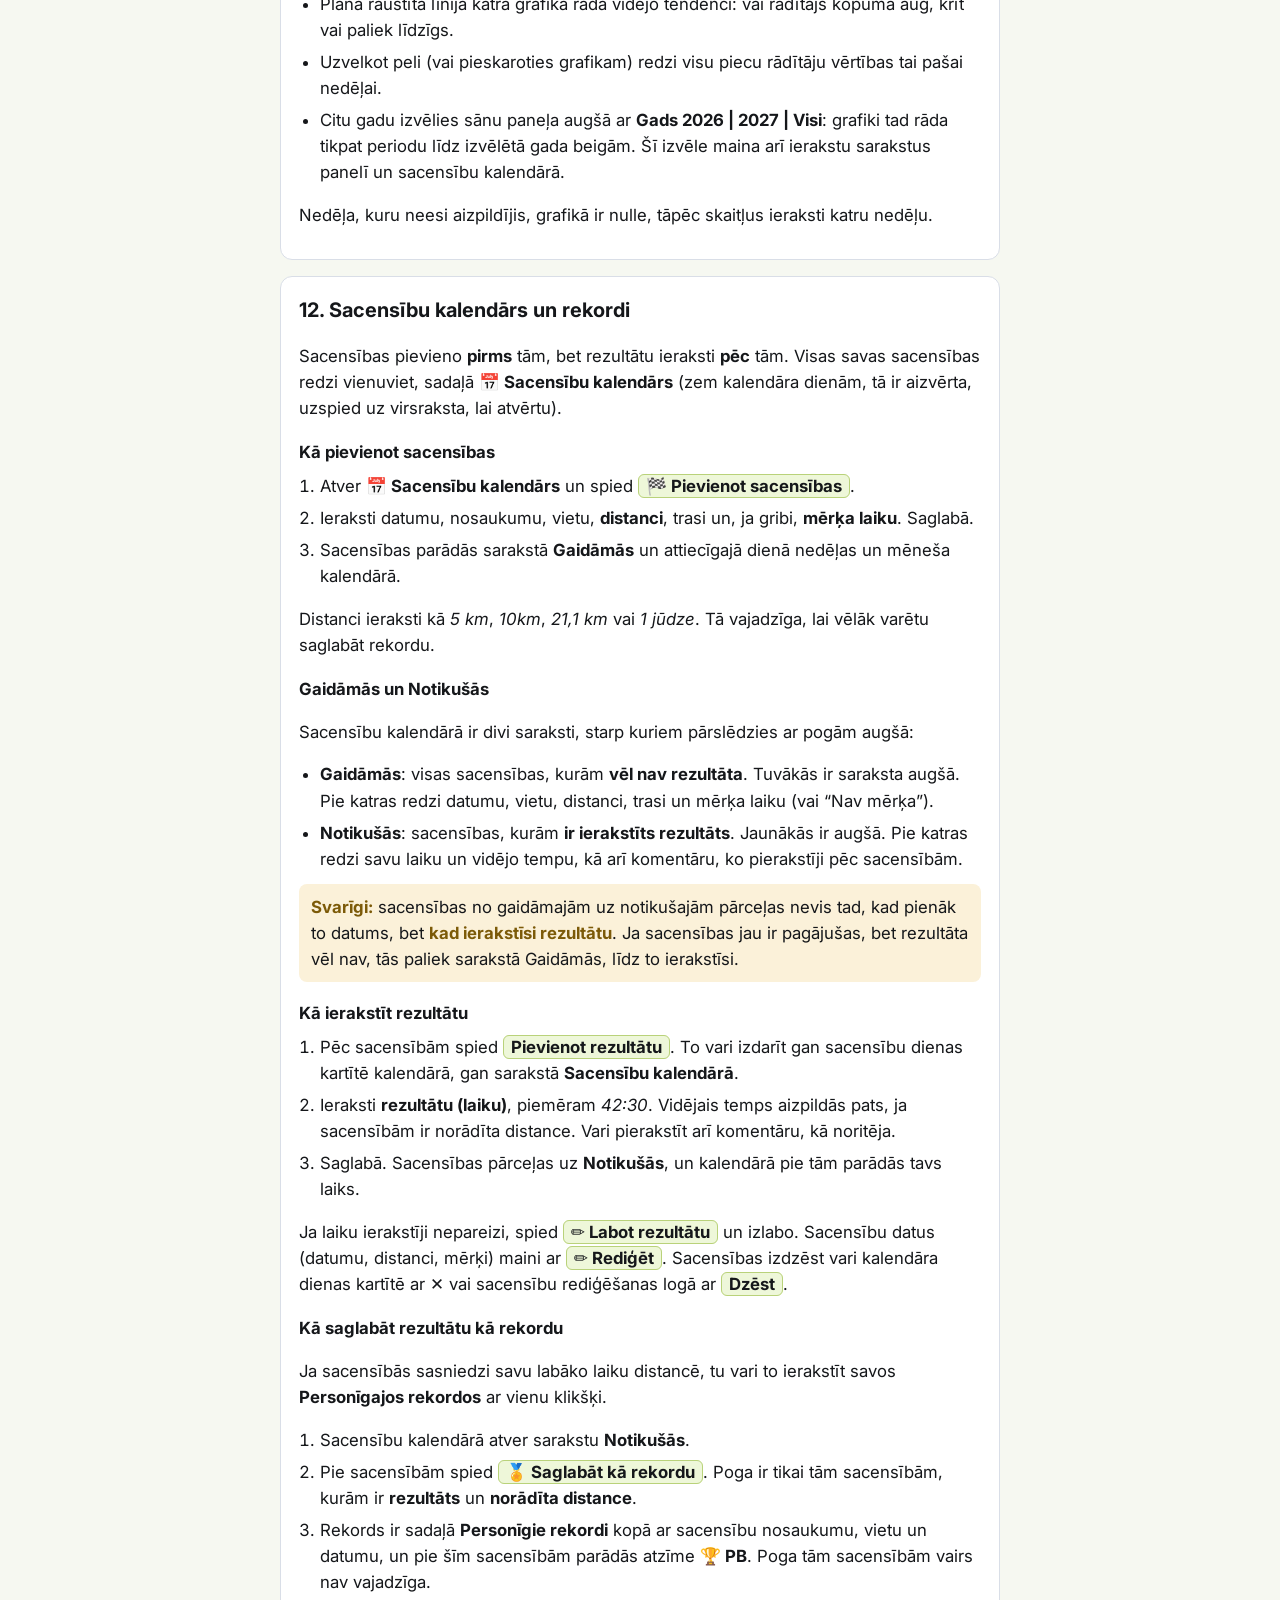
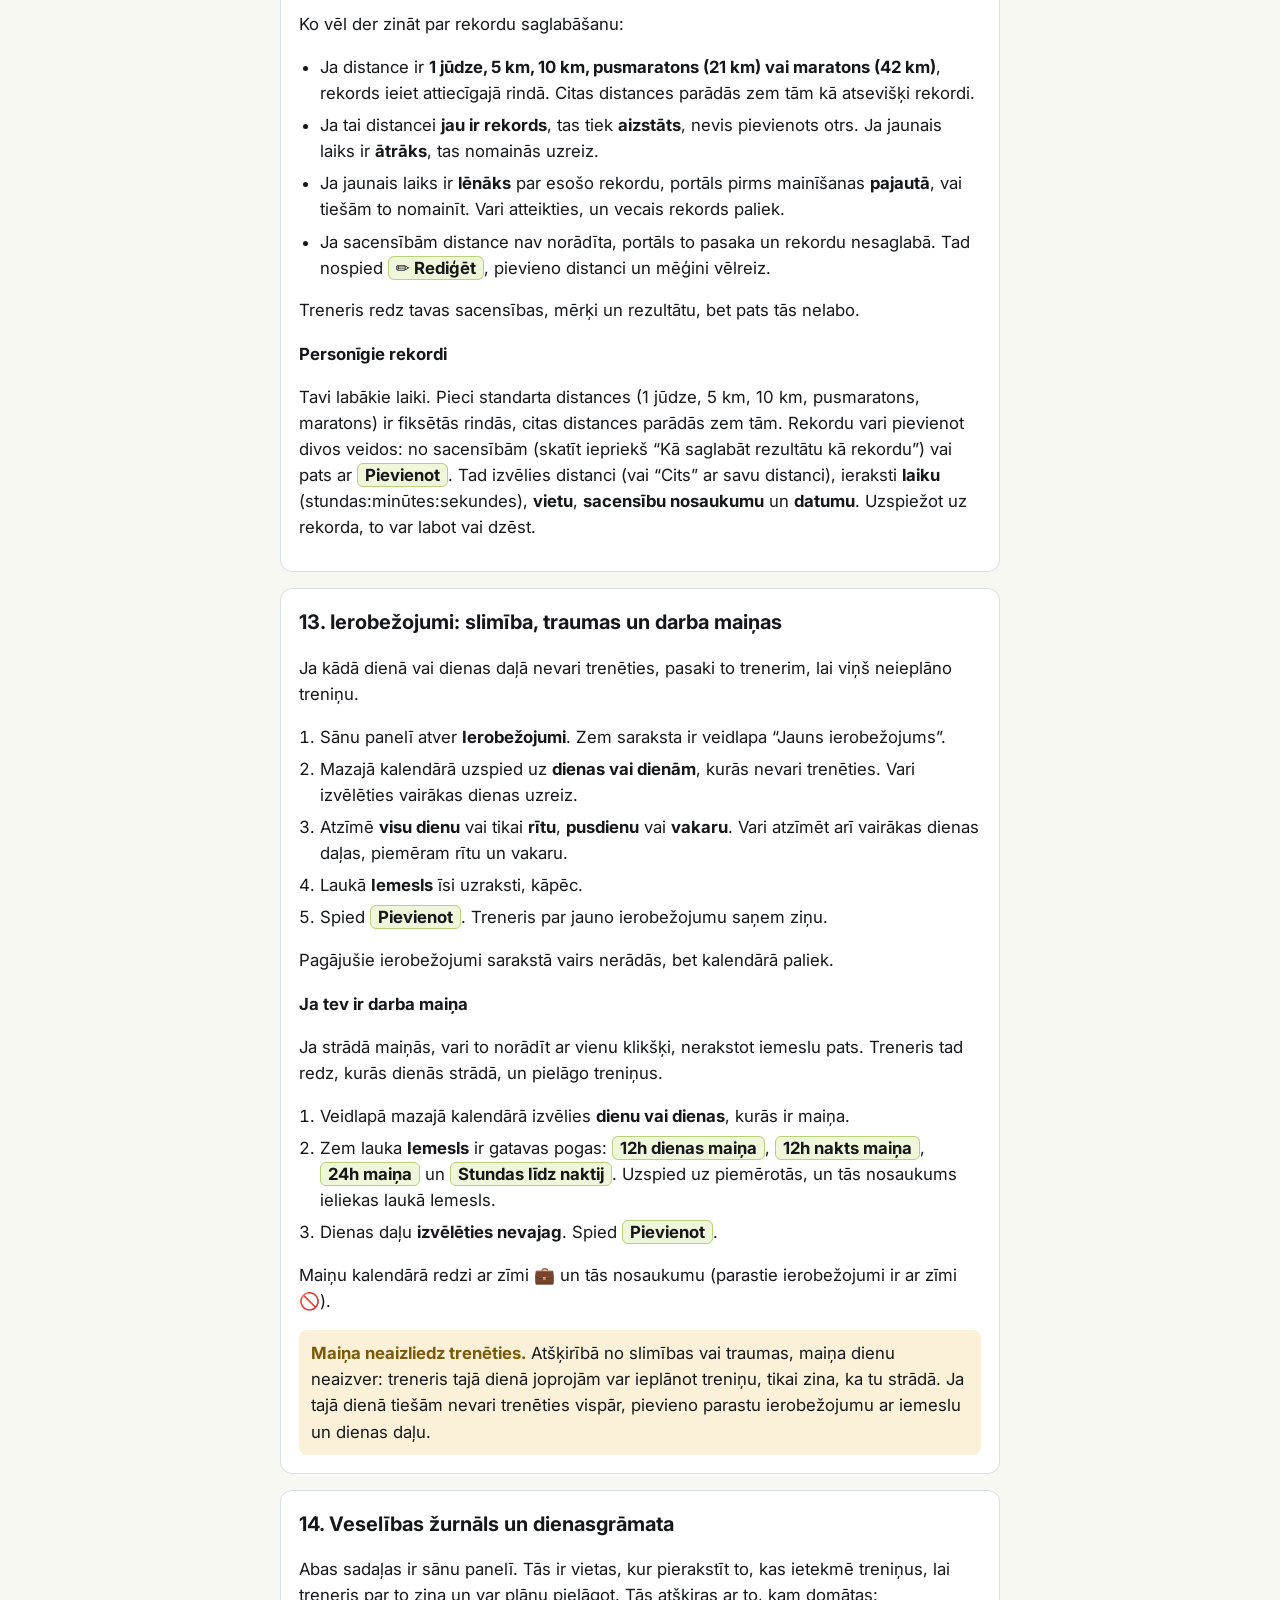
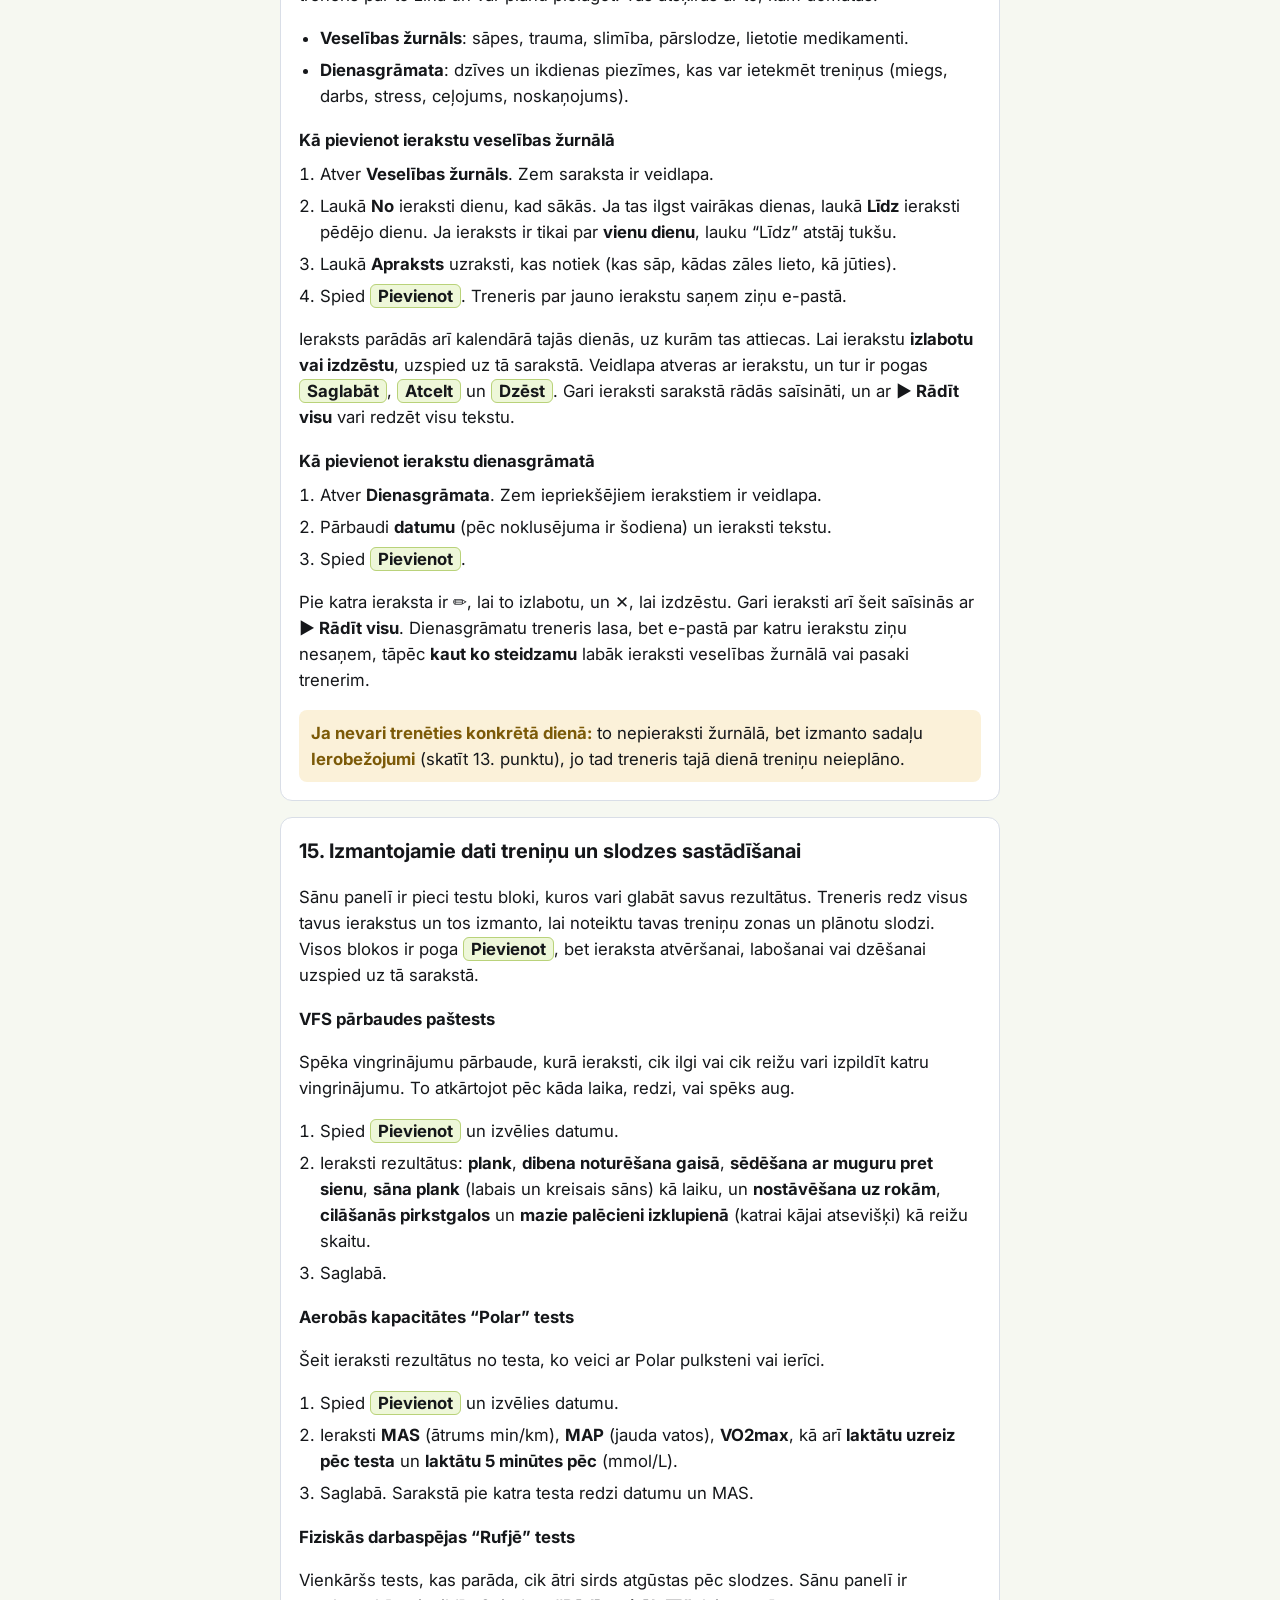
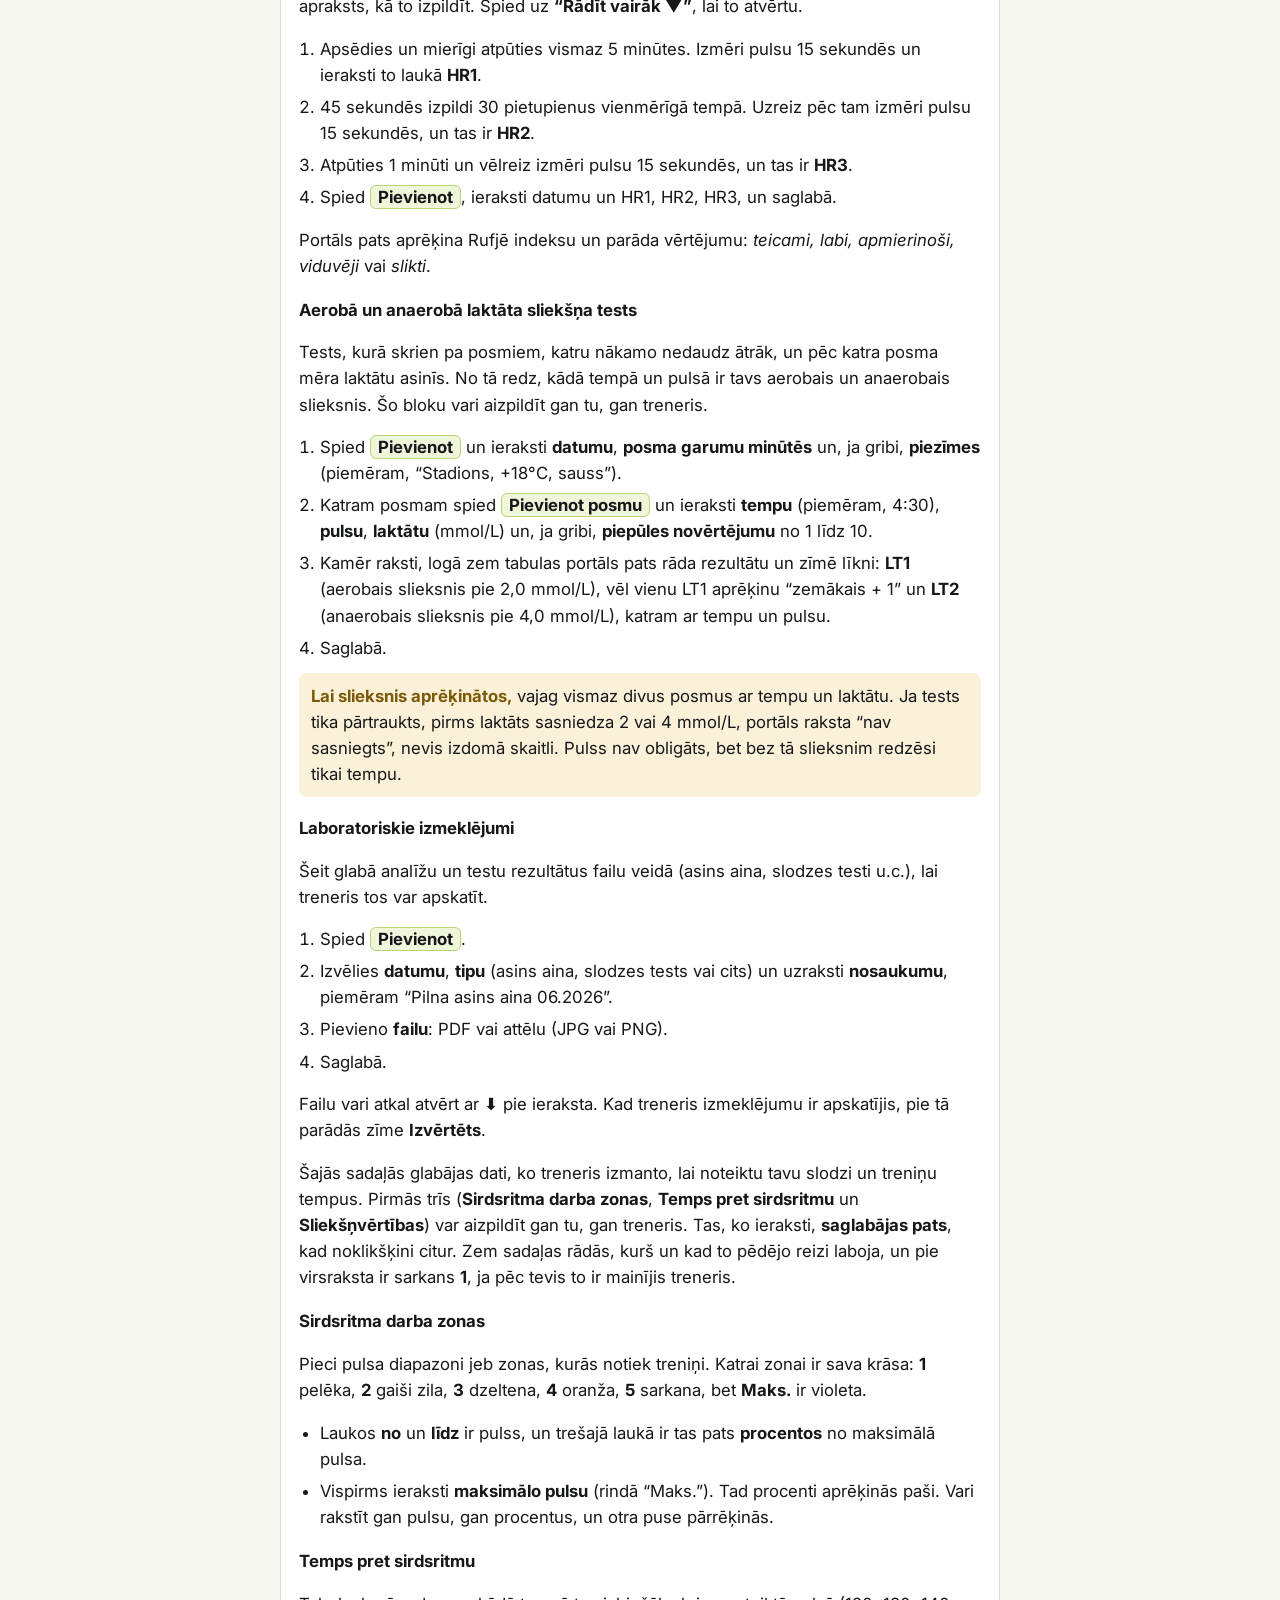
==== commit 26f27619: "badge text: 'Šīs nedēļas izpilde vēl nav ievadīta' / 'Šīs nedēļas izpilde ievadīta' Co-Authored-By: " ====
--- a/pamaciba.html
+++ b/pamaciba.html
@@ -304,7 +304,7 @@
         <ol>
           <li>Atver paneli <b>Paveiktā statistika</b> (zem kalendāra dienām, tas ir aizvērts, uzspied uz virsraksta).</li>
           <li>Ieraksti <b>Kilometrāžu</b>, <b>Kopējo laiku visos treniņos</b>, <b>VFS/SFS</b>, <b>Velo</b> un <b>Eliptiskā</b> laiku.</li>
-          <li>Kamēr nekas nav ierakstīts, panelī redzams sarkans <i>“Nedēļas izpilde neievadīta”</i>. Ierakstot kaut vienu skaitli, tas kļūst zaļš.</li>
+          <li>Kamēr nekas nav ierakstīts, panelī redzams sarkans <i>“Šīs nedēļas izpilde vēl nav ievadīta”</i>. Ierakstot kaut vienu skaitli, tas kļūst zaļš.</li>
         </ol>
         <p><b>Kā rakstīt laiku.</b> Laika lodziņi ir stundās, bet vari rakstīt, kā ērtāk. Portāls pats pārrēķina:</p>
         <ul>
@@ -391,7 +391,7 @@
         <p>Ja strādā maiņās, vari to norādīt ar vienu klikšķi, nerakstot iemeslu pats. Treneris tad redz, kurās dienās strādā, un pielāgo treniņus.</p>
         <ol>
           <li>Veidlapā mazajā kalendārā izvēlies <b>dienu vai dienas</b>, kurās ir maiņa.</li>
-          <li>Zem lauka <b>Iemesls</b> ir gatavas pogas vienu zem otras: <span class="btn">12h dienas maiņa</span>, <span class="btn">12h nakts maiņa</span>, <span class="btn">24h maiņa</span> un <span class="btn">Stundas līdz naktij</span>. Uzspied uz piemērotās: tā kļūst tumši pelēka, un tās nosaukums ieliekas laukā Iemesls. Maiņu vajag izvēlēties ar pogu, ar roku uzrakstīt nevar. Kamēr maiņa ir izvēlēta, dienas daļu lodziņi (Rīts, Pusdiena, Vakars) pazūd, jo tie nav vajadzīgi. Ja uzspied uz izvēlētās maiņas vēlreiz, izvēle tiek noņemta un lodziņi atkal parādās.</li>
+          <li>Zem lauka <b>Iemesls</b> ir gatavas pogas: <span class="btn">12h dienas maiņa</span>, <span class="btn">12h nakts maiņa</span>, <span class="btn">24h maiņa</span> un <span class="btn">Stundas līdz naktij</span>. Uzspied uz piemērotās, un tās nosaukums ieliekas laukā Iemesls.</li>
           <li>Dienas daļu <b>izvēlēties nevajag</b>. Spied <span class="btn">Pievienot</span>.</li>
         </ol>
         <p>Maiņu kalendārā redzi ar zīmi <b>💼</b> un tās nosaukumu (parastie ierobežojumi ir ar zīmi 🚫).</p>
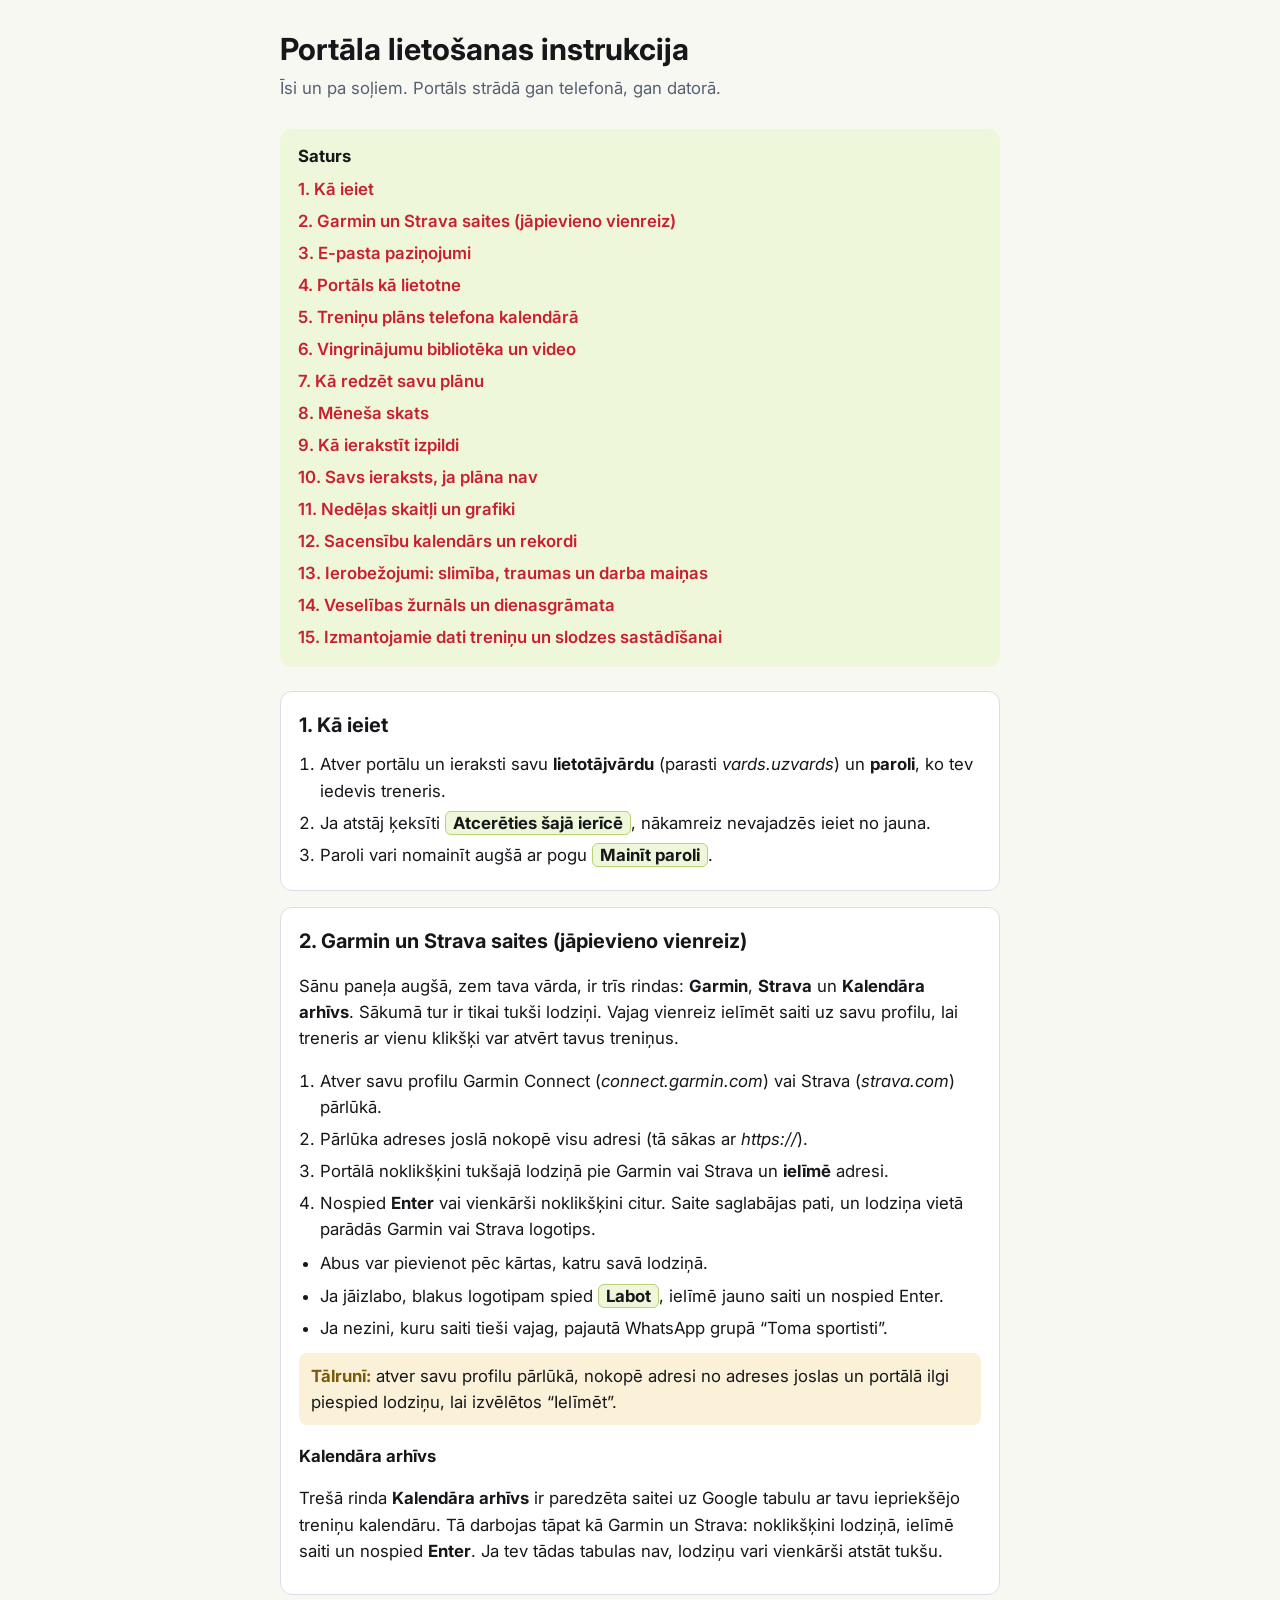
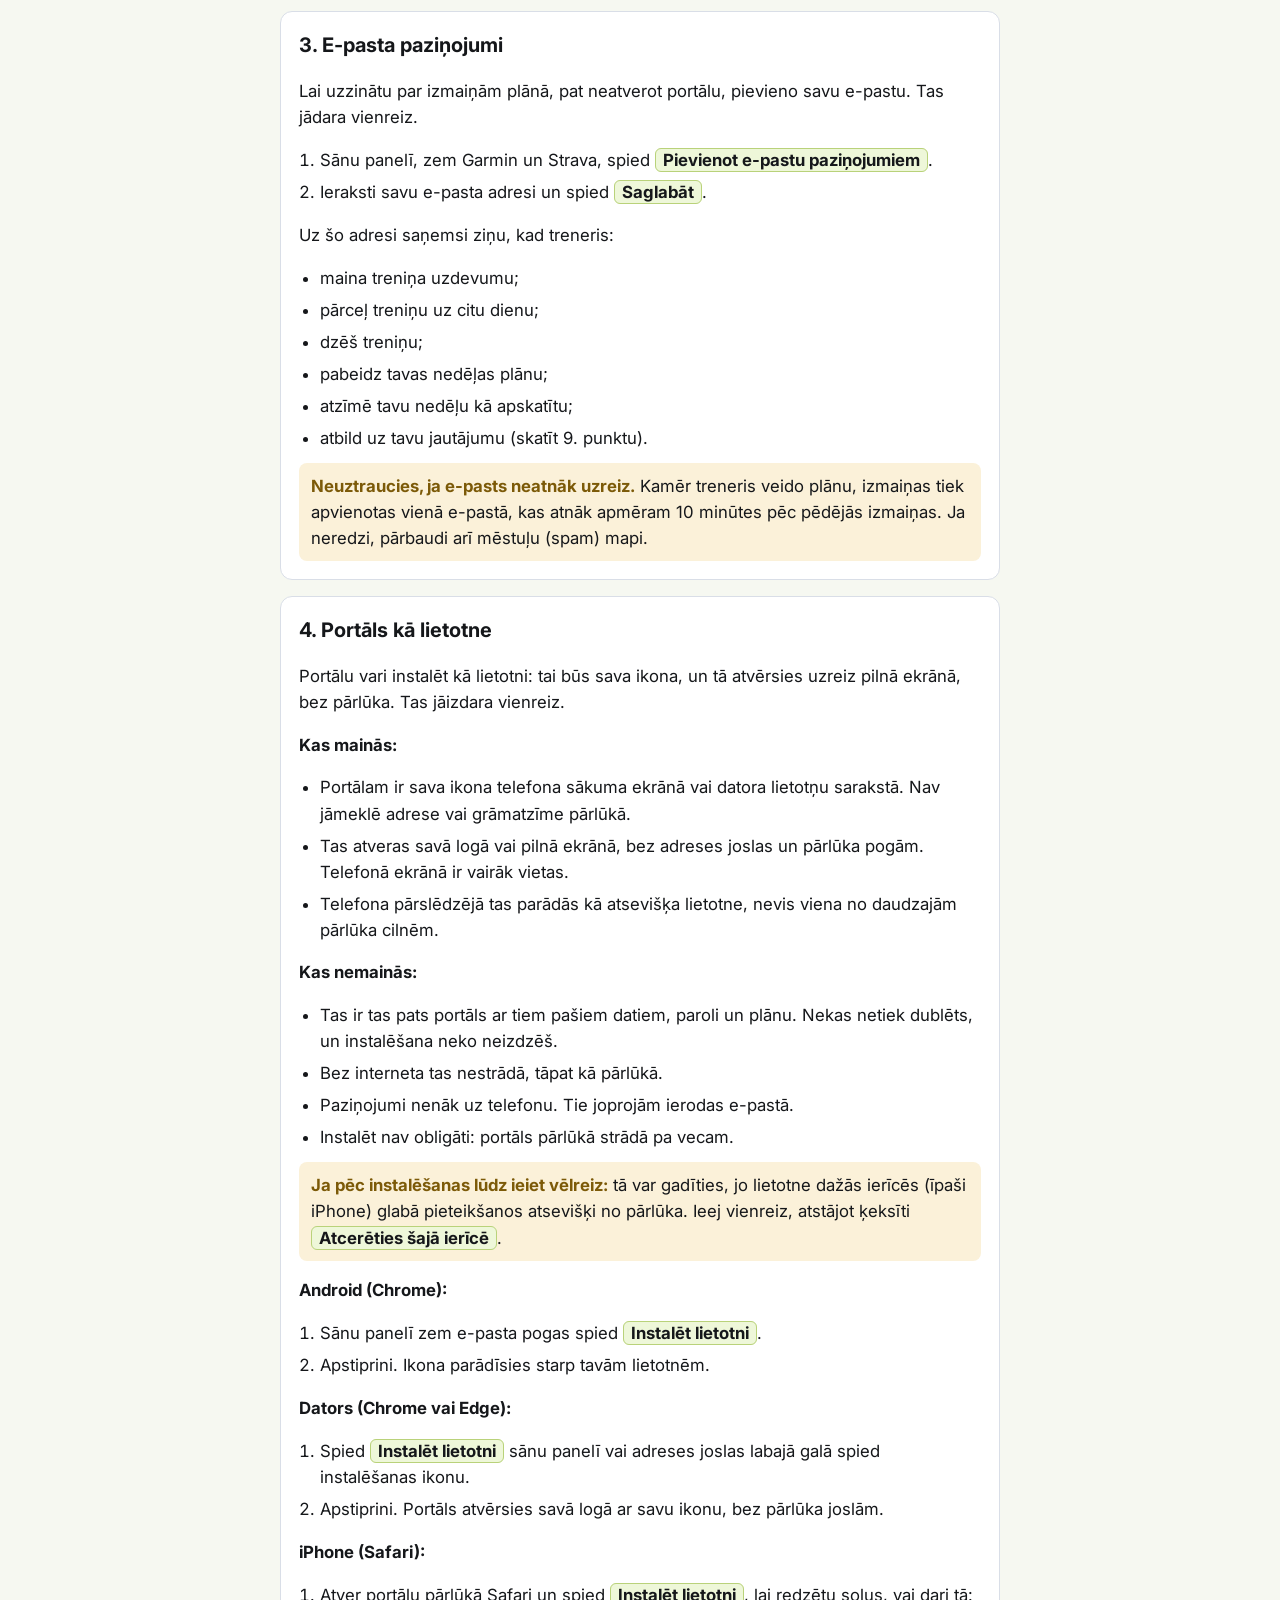
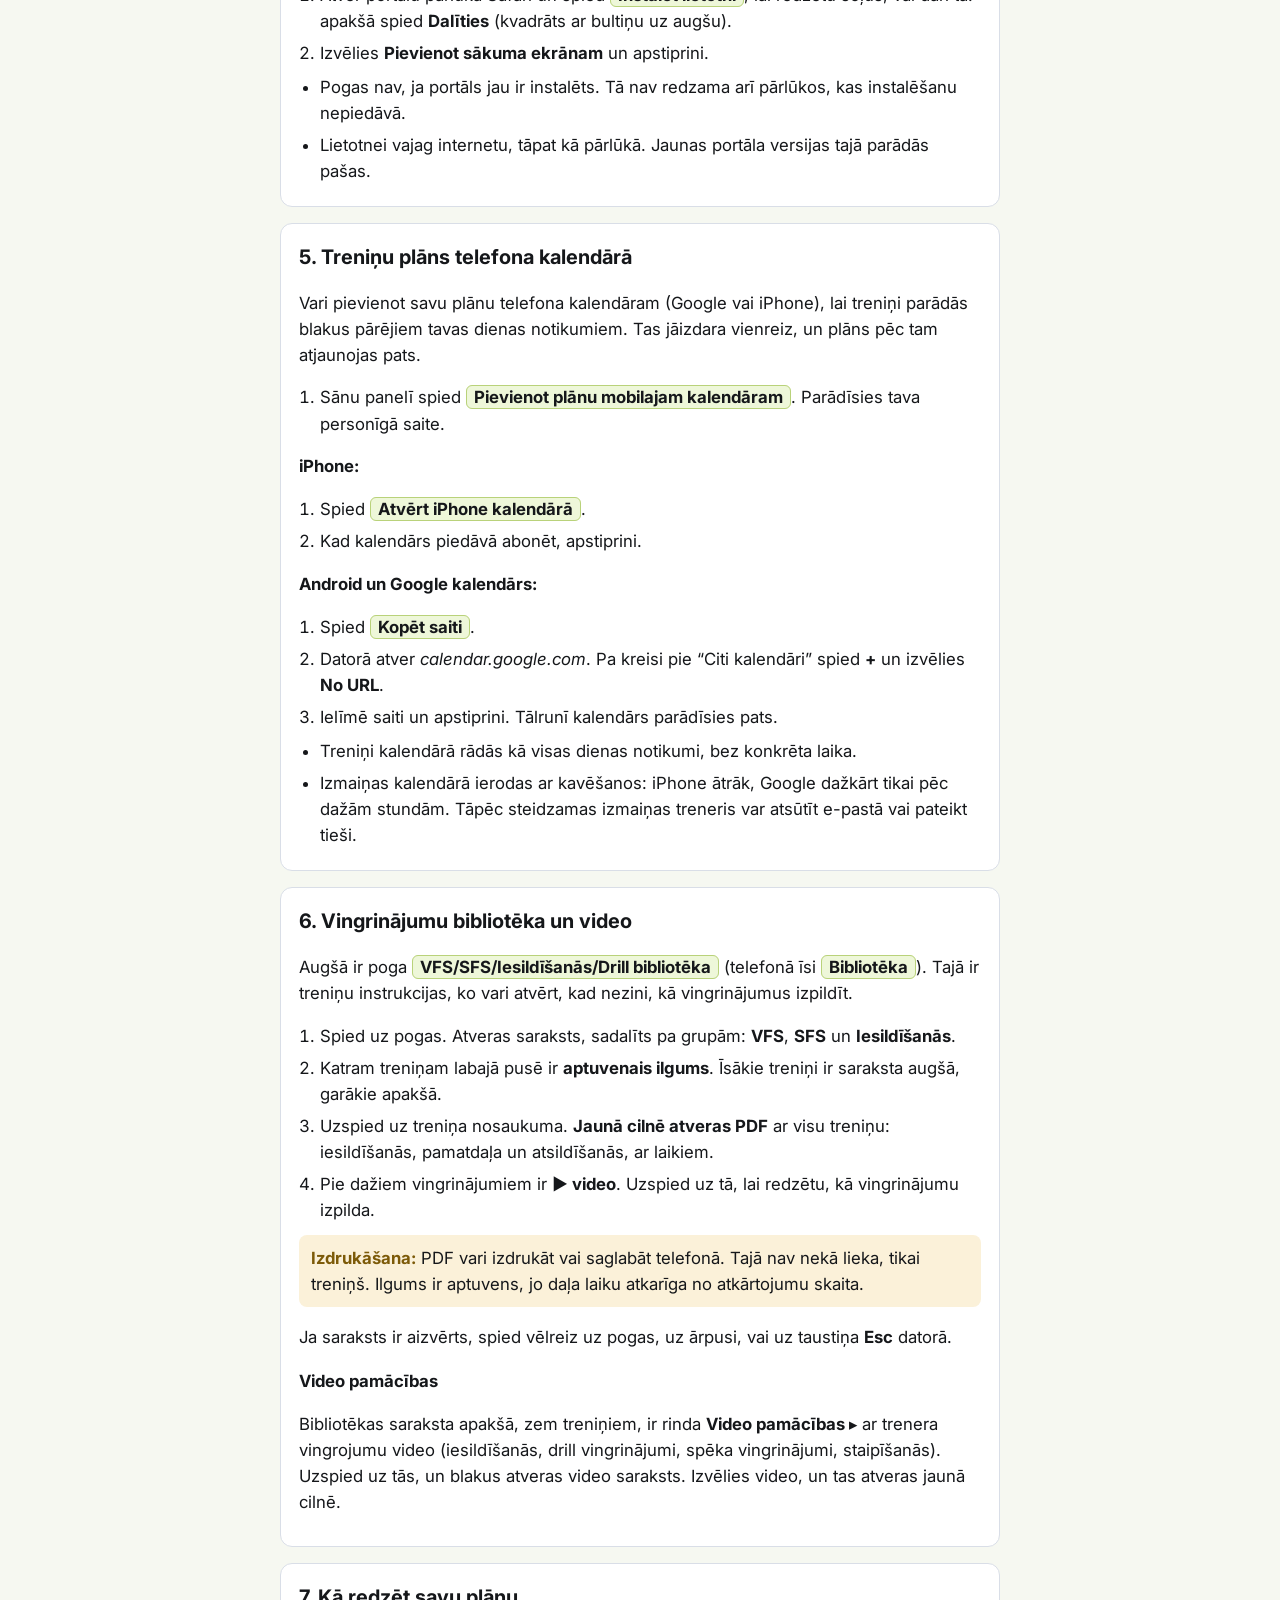
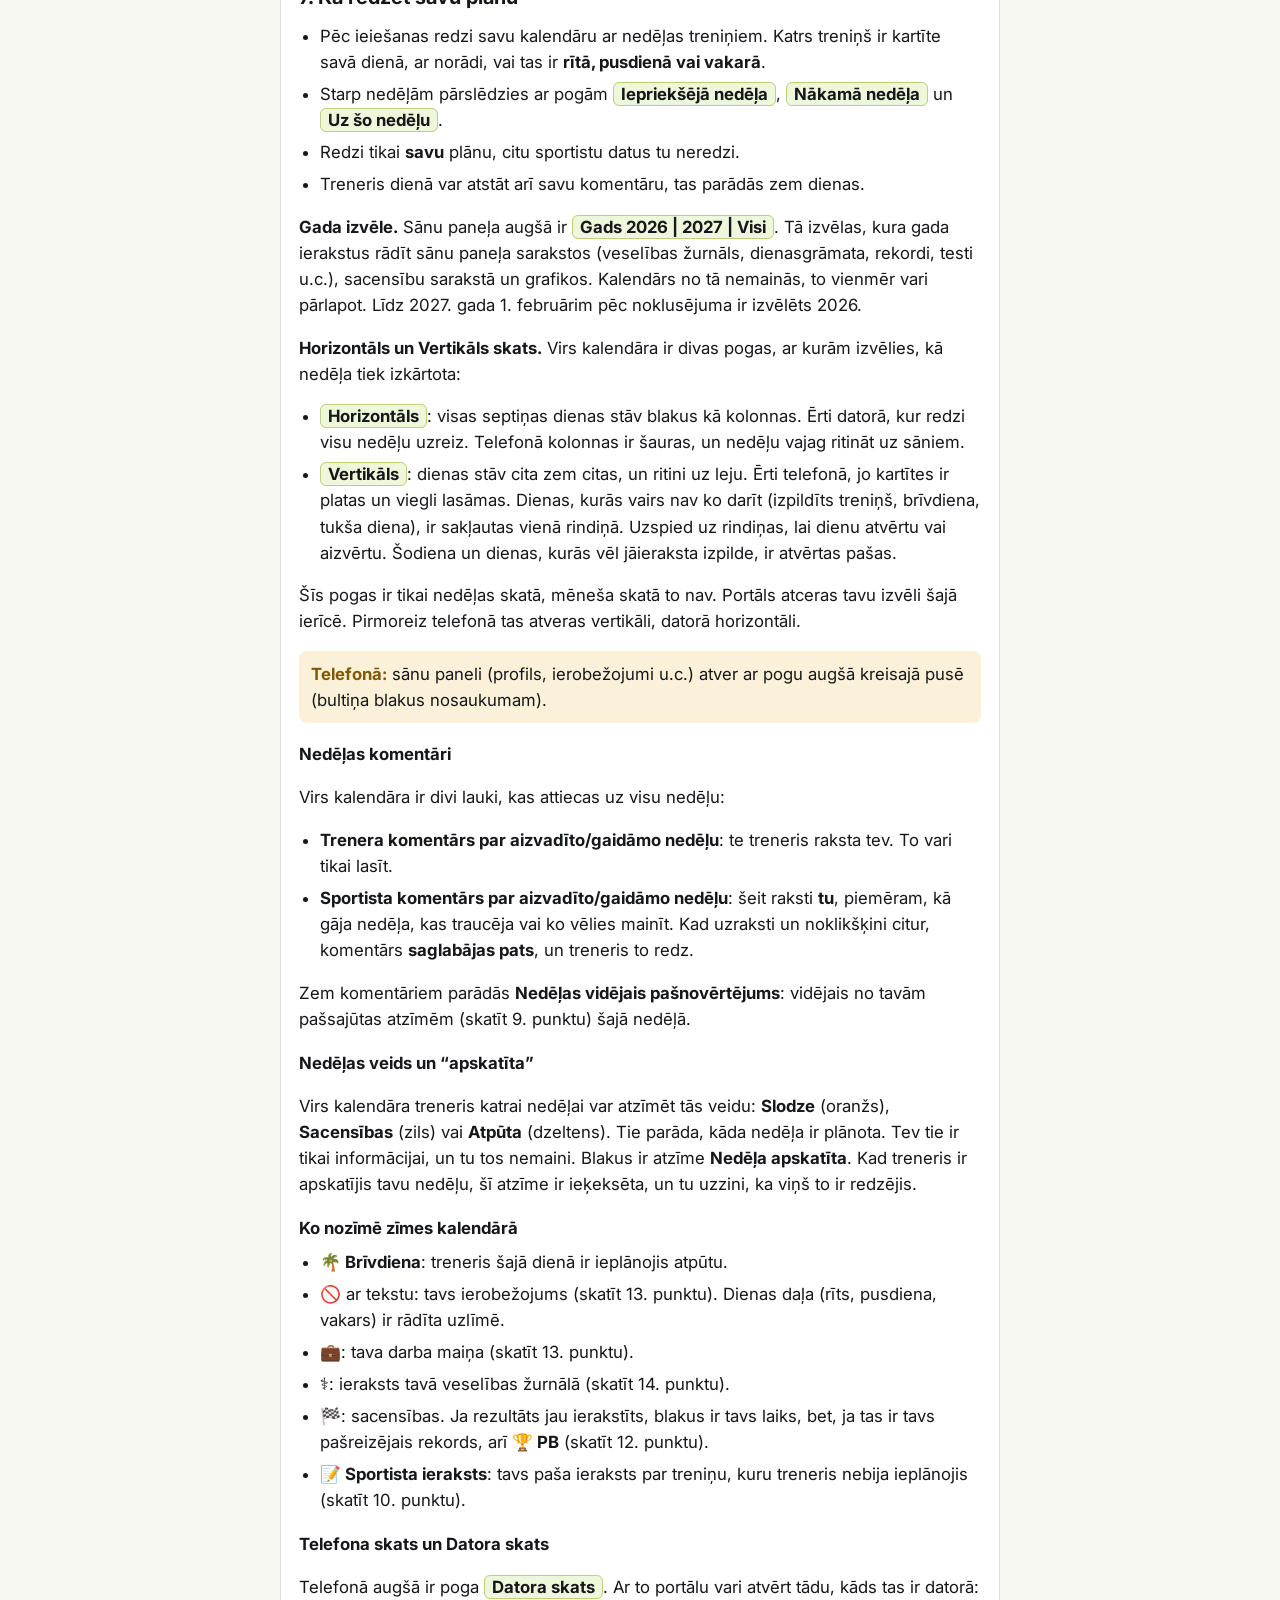
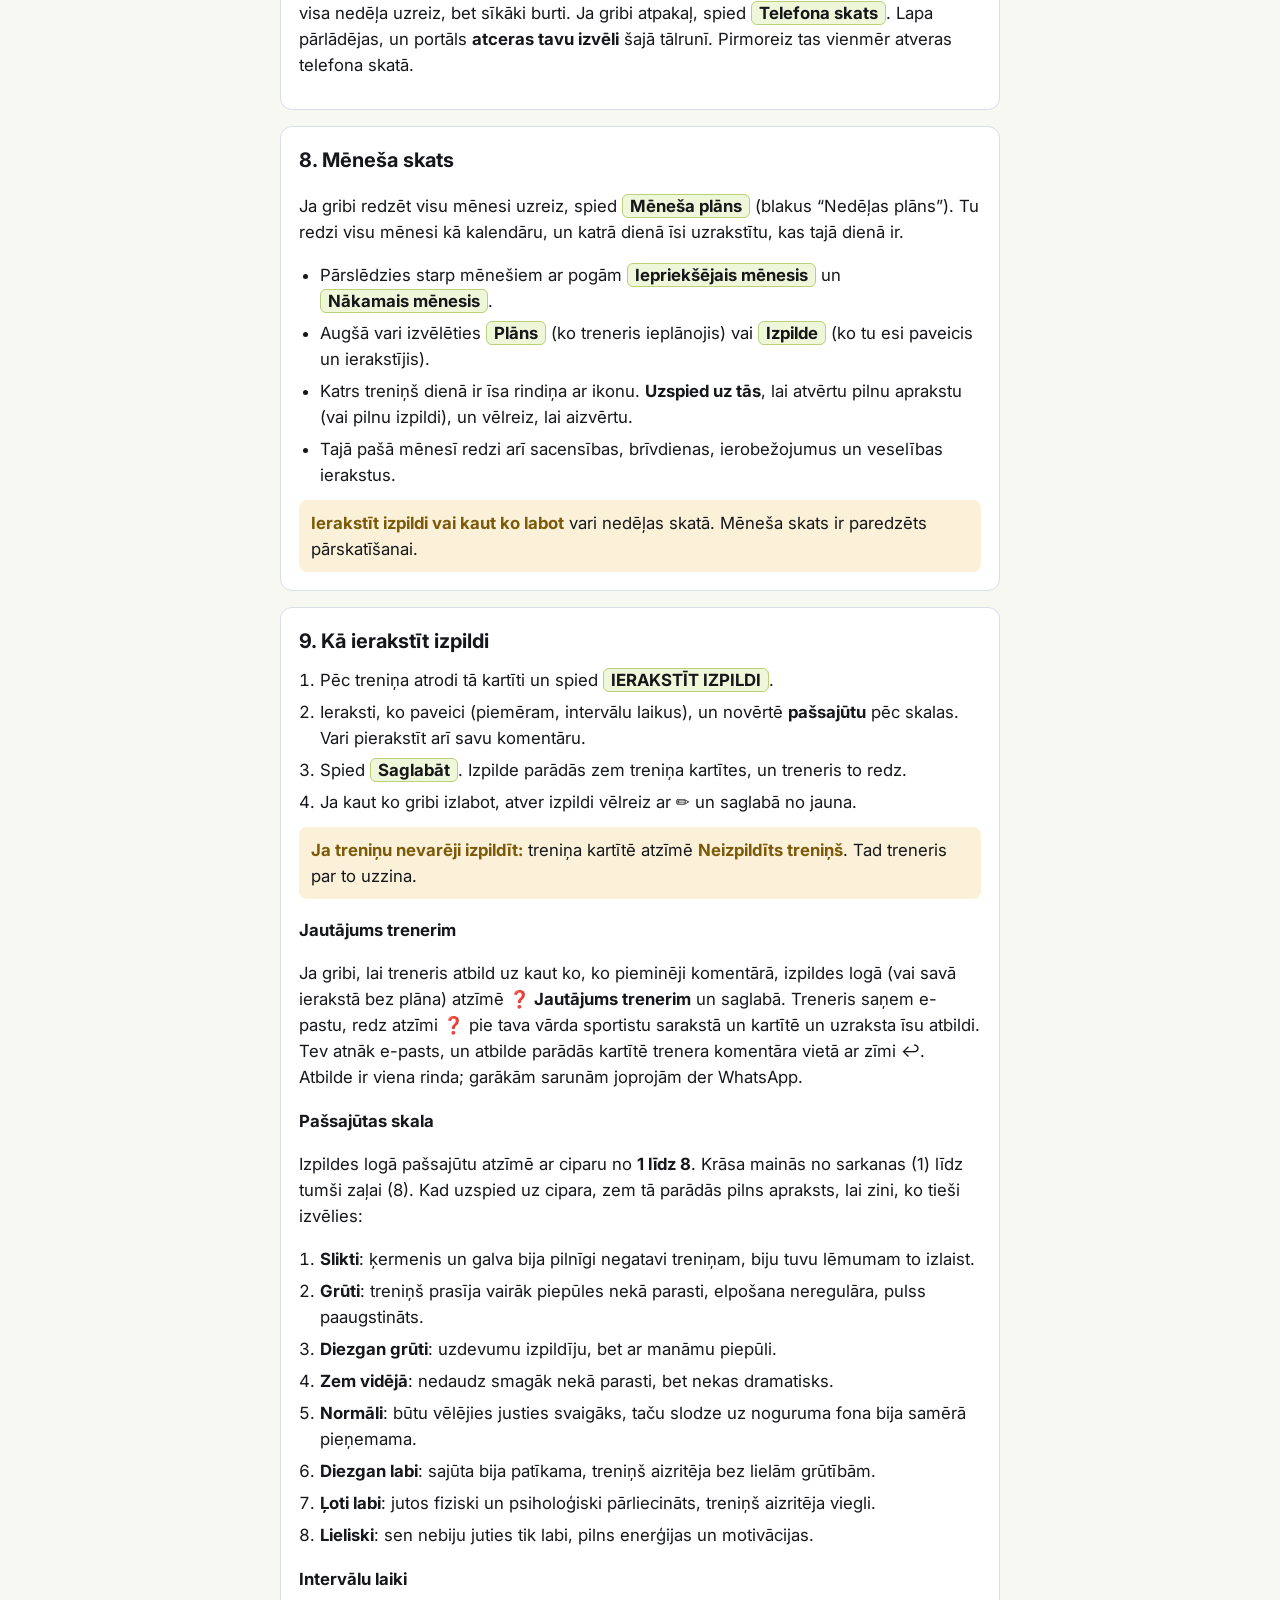
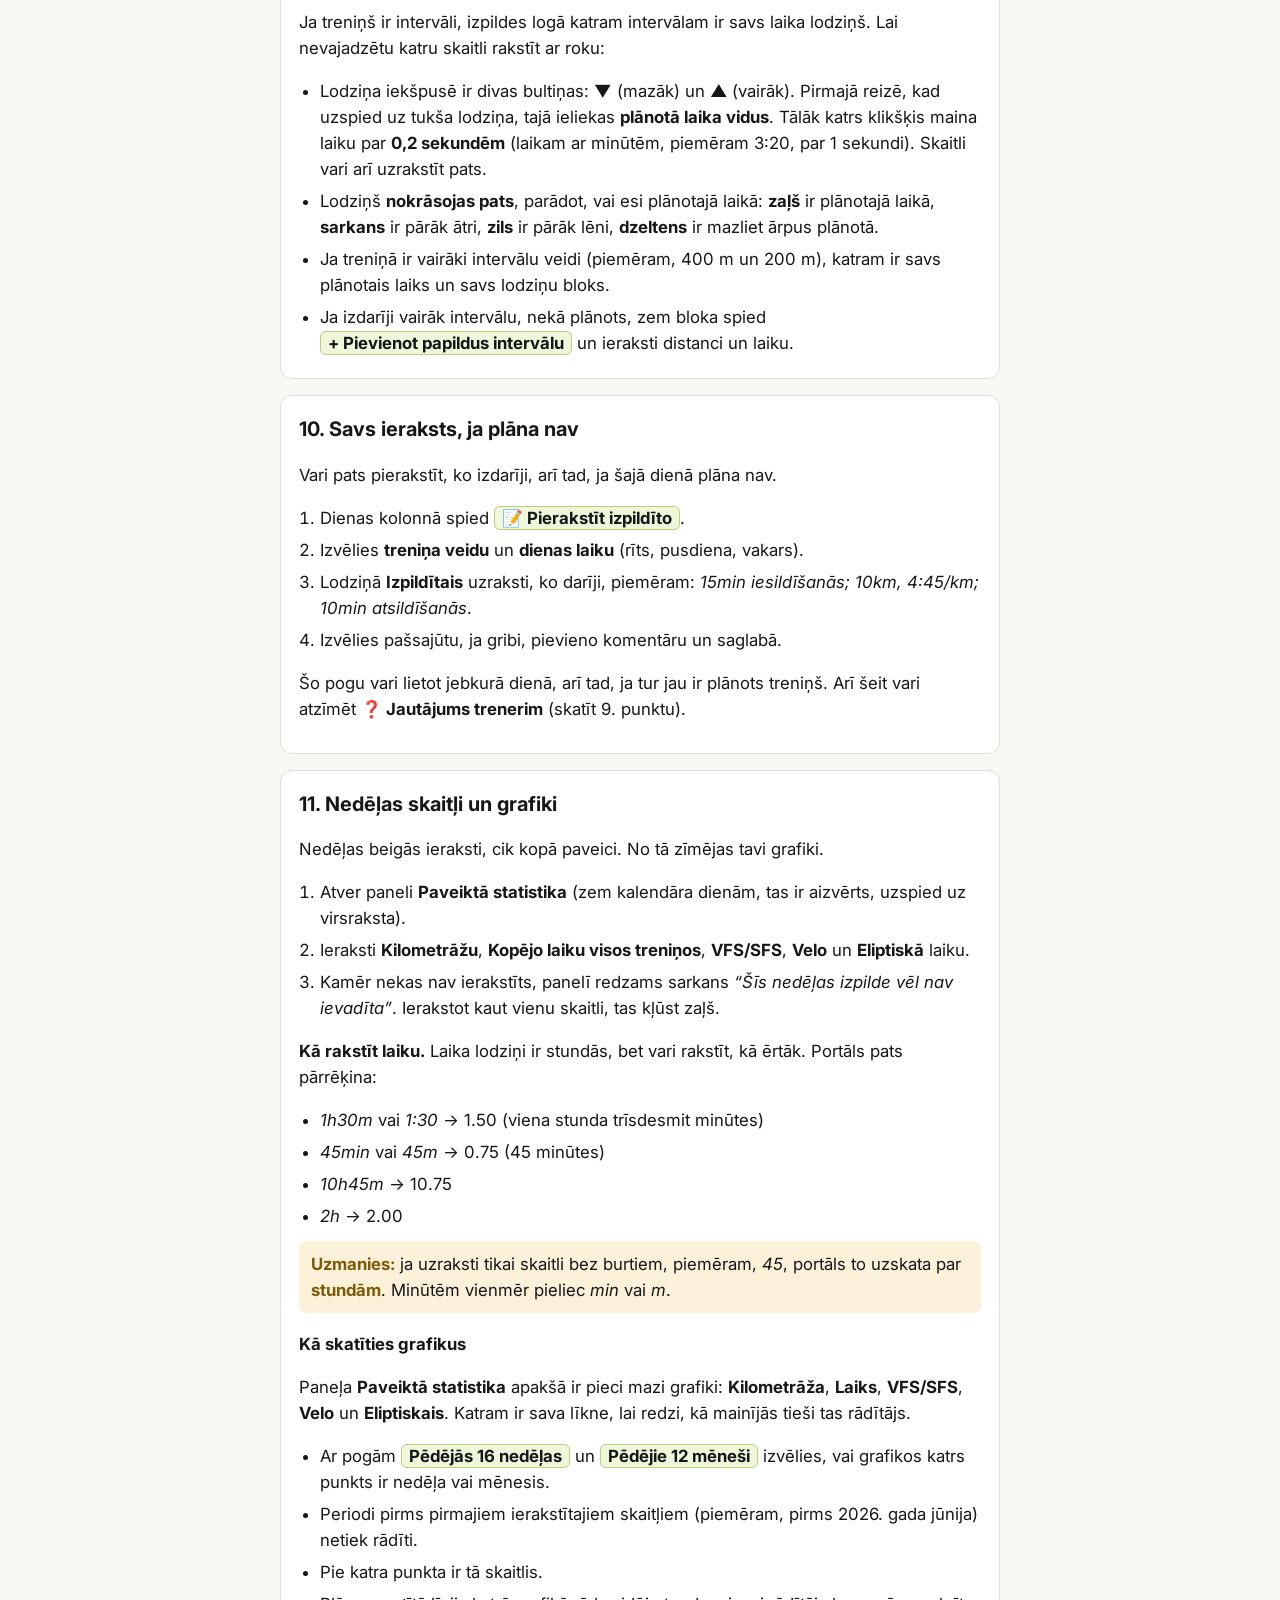
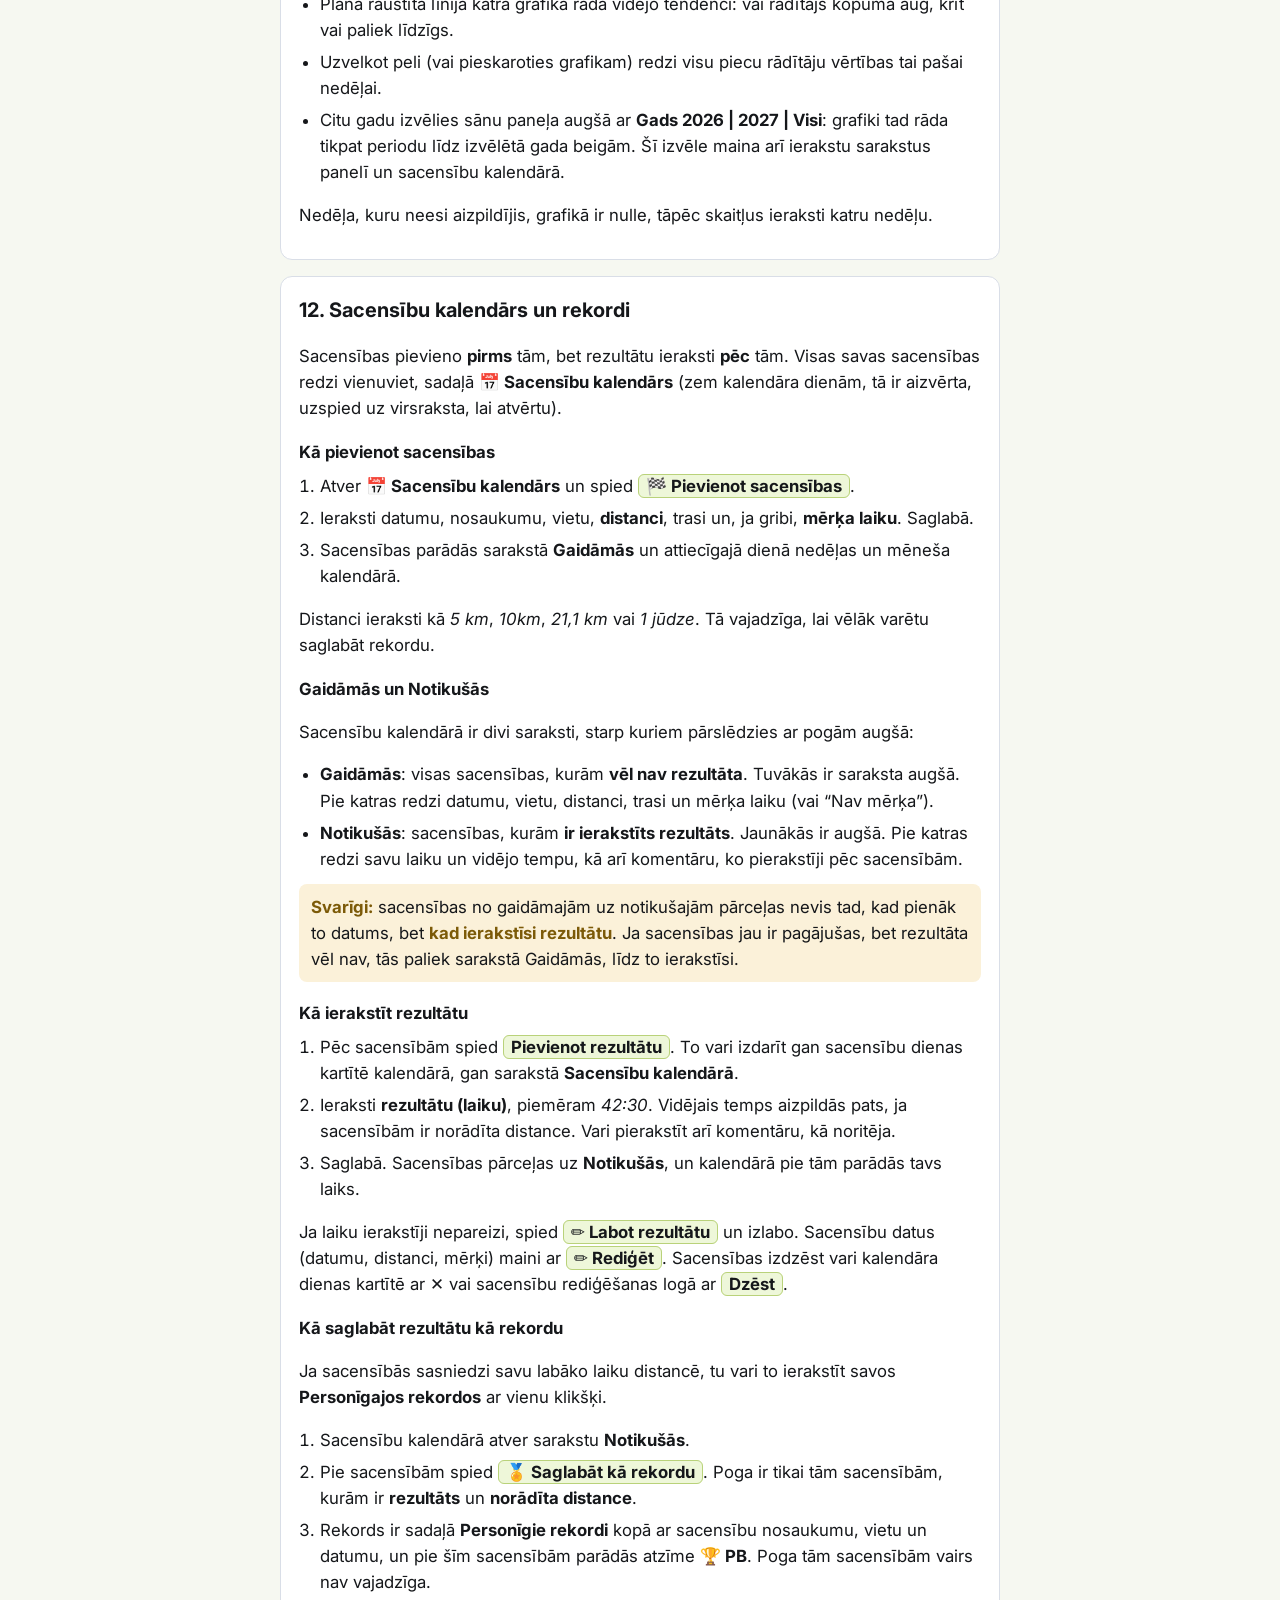
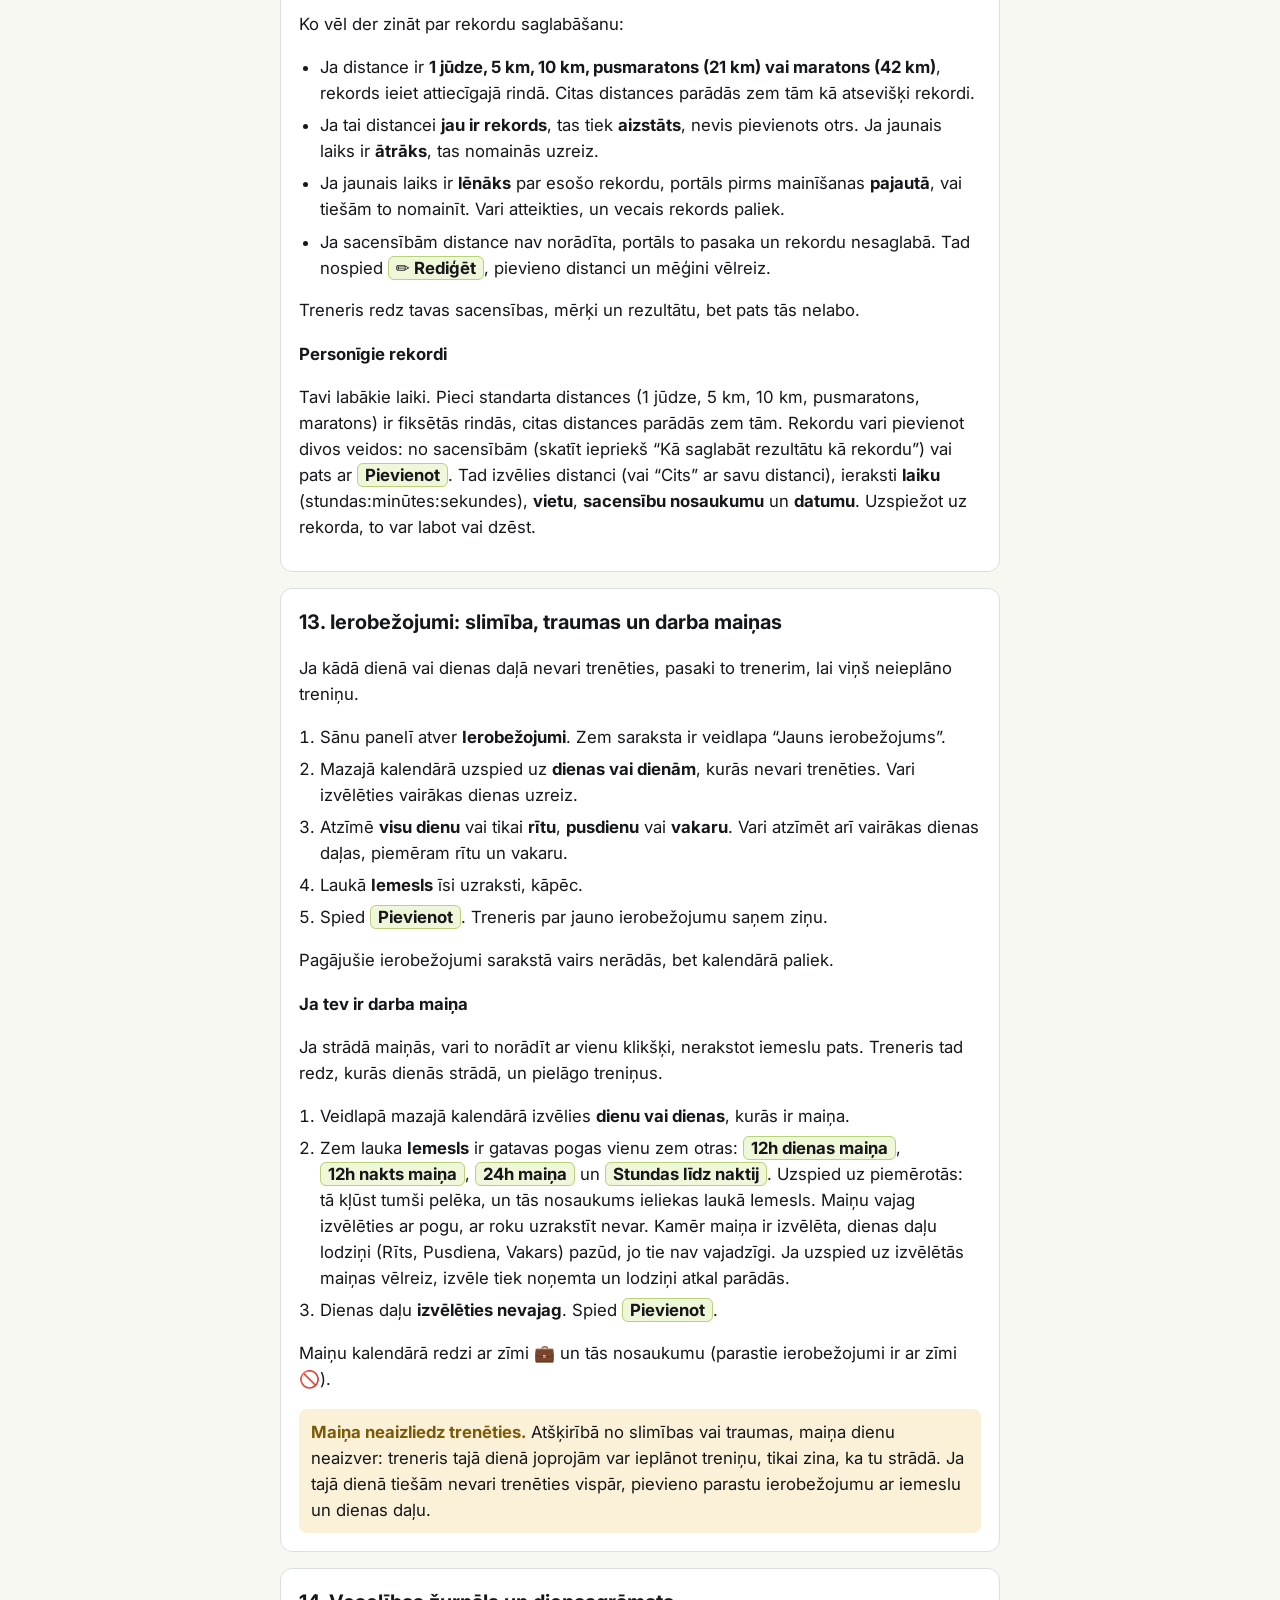
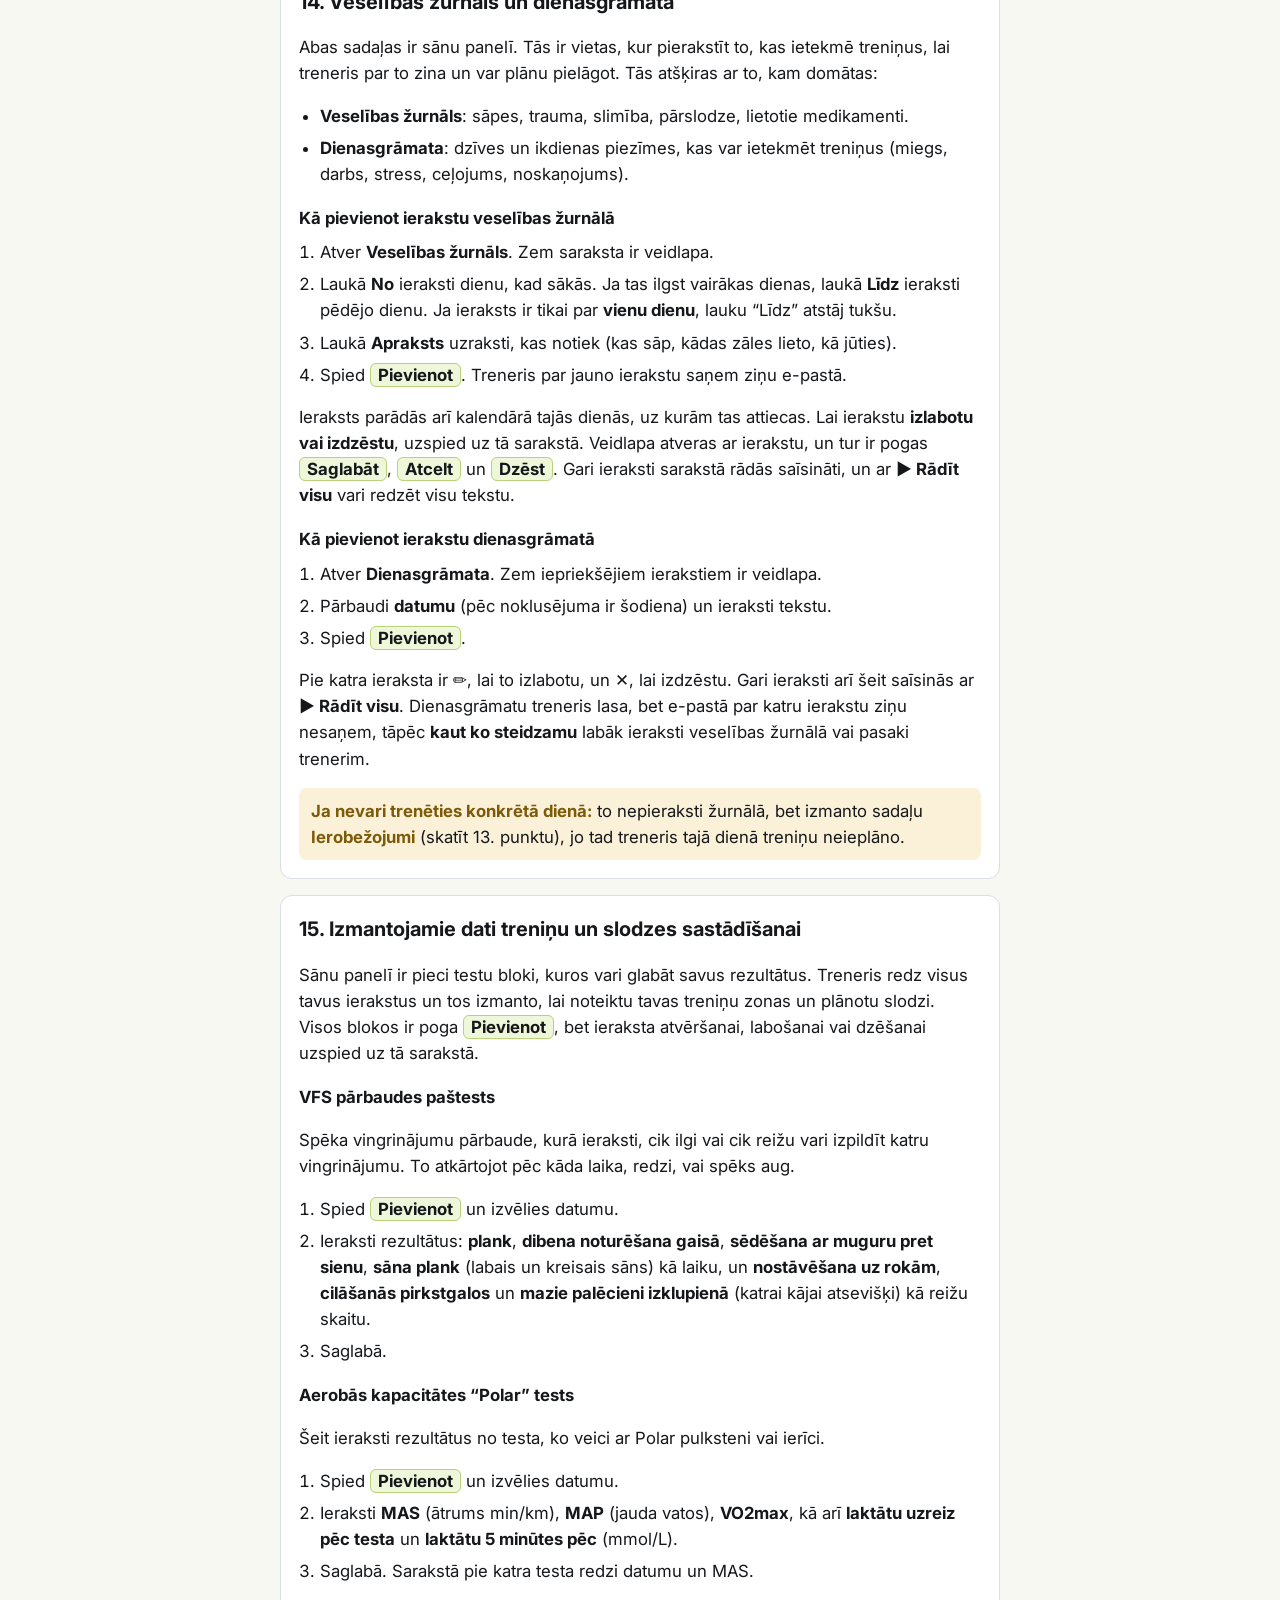
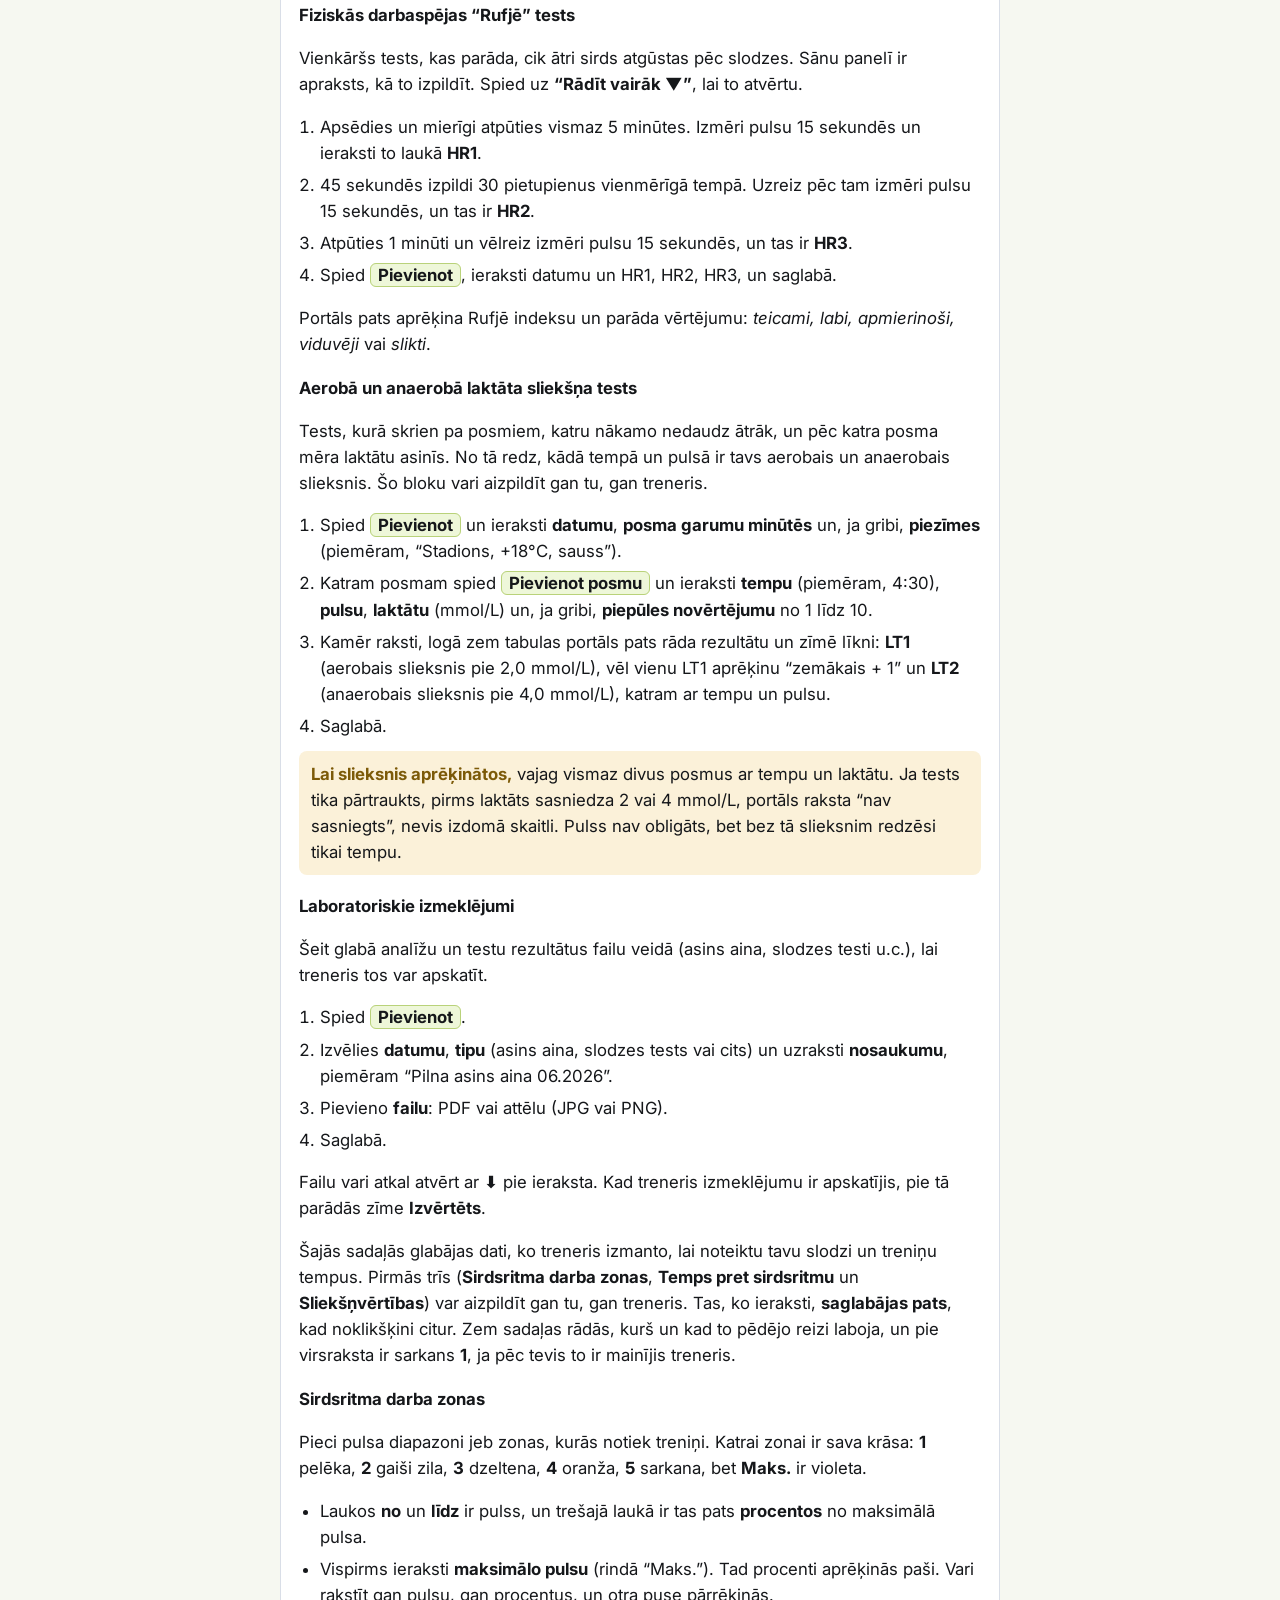
==== commit 1da645d9: "Merge badge-text" ====
--- a/pamaciba.html
+++ b/pamaciba.html
@@ -53,7 +53,17 @@
       .tip b { color: #7c5a08; }
       footer { color: var(--muted); font-size: 0.9rem; margin-top: 24px; text-align: center; }
       a:focus-visible { outline: 2px solid var(--accent); outline-offset: 2px; }
+      /* Trenera sadaļas: redzamas tikai tad, ja instrukciju atver treneris (portāls pievieno ?trenerim=1). */
+      .coach-only { display: none !important; }
+      .is-coach .coach-only { display: block !important; }
+      nav.toc .toc-group { color: var(--muted); font-size: 0.85rem; font-weight: 700; letter-spacing: 0.03em; margin: 8px 0 2px; text-transform: uppercase; }
+      section.coach-only { border-color: #b9d27a; }
     </style>
+    <script>
+      try {
+        if (new URLSearchParams(location.search).get("trenerim") === "1") document.documentElement.classList.add("is-coach");
+      } catch (e) {}
+    </script>
   </head>
   <body>
     <main>
@@ -64,6 +74,17 @@
 
       <nav class="toc" aria-label="Saturs">
         <strong>Saturs</strong>
+        <span class="toc-group coach-only">Trenerim</span>
+        <a class="coach-only" href="#t1">T1. Sākums: ko redzi un kur kas atrodas</a>
+        <a class="coach-only" href="#t2">T2. Kā sastādīt treniņu</a>
+        <a class="coach-only" href="#t3">T3. Treniņu veidi un to lauki</a>
+        <a class="coach-only" href="#t4">T4. Sagataves, biežāk lietotie un vairāku sportistu plāns</a>
+        <a class="coach-only" href="#t5">T5. Nedēļas kalendārs: labot, kopēt, pārvietot, nodzēst</a>
+        <a class="coach-only" href="#t6">T6. Izpilde, jautājumi un nedēļas apskate</a>
+        <a class="coach-only" href="#t7">T7. Sportista dati sānu panelī</a>
+        <a class="coach-only" href="#t8">T8. E-pasta paziņojumi</a>
+        <a class="coach-only" href="#t9">T9. Sportistu pārvaldība un konts</a>
+        <span class="toc-group coach-only">Sportistiem (arī trenerim der zināt)</span>
         <a href="#ieiet">1. Kā ieiet</a>
         <a href="#saites">2. Garmin un Strava saites (jāpievieno vienreiz)</a>
         <a href="#epasts">3. E-pasta paziņojumi</a>
@@ -81,6 +102,155 @@
         <a href="#testi">15. Izmantojamie dati treniņu un slodzes sastādīšanai</a>
       </nav>
 
+      <section id="t1" class="coach-only">
+        <h2>T1. Sākums: ko redzi un kur kas atrodas</h2>
+        <p>Šīs sadaļas (T1–T9) redzi tikai tu kā treneris. Sportisti redz tikai instrukcijas 1.–15. punktu.</p>
+        <h3>Augšējā josla</h3>
+        <ul>
+          <li><b>Bibliotēka</b> un <b>Lietošanas instrukcija</b>: treniņu PDF un video pamācības (skatīt 6. punktu zemāk) un šī instrukcija.</li>
+          <li><span class="btn">Sportista skats</span> pārslēdz uz tavu sportista kontu (ja esi to piesaistījis), un <span class="btn">Trenera skats</span> atpakaļ.</li>
+          <li><span class="btn">Paziņojumu e-pasts</span>: tavs e-pasts, uz kuru nāk ziņas no sportistiem (skatīt T8).</li>
+          <li><span class="btn">Mainīt paroli</span>, <span class="btn">Iziet</span> un <span class="btn">Instalēt lietotni</span> (portāls kā lietotne, skatīt 4. punktu).</li>
+        </ul>
+        <h3>Sānu panelis</h3>
+        <ul>
+          <li><span class="btn">Gads 2026 | 2027 | Visi</span>: kura gada ierakstus rādīt sānu paneļu sarakstos un grafikos.</li>
+          <li><b>Sportistu pārvaldība</b>: jauns sportists, paroles maiņa, dzēšana (skatīt T9).</li>
+          <li><b>Nedēļu apskates reģistrs</b>: tabula, kurā redzi, kurām nedēļām un kuriem sportistiem ir atzīme “Nedēļa apskatīta” (pēdējās 13 nedēļas).</li>
+          <li><b>Sportisti</b>: izvēlies sportistu, un viss pārējais portālā attiecas uz viņu. Kamēr neviens nav izvēlēts, sānu paneļi ir aizvērti.</li>
+        </ul>
+        <h3>Zīmes pie sportista vārda</h3>
+        <ul>
+          <li><b>⚕</b>: šodien ir spēkā ieraksts viņa veselības žurnālā.</li>
+          <li><b>!</b>: sportists ir atzīmējis treniņu kā neizpildītu un tu to vēl neesi atvēris. Kad atver viņa kalendāru, zīme pazūd.</li>
+          <li><b>📒</b>: ir jauns dienasgrāmatas ieraksts, ko tu vēl neesi izlasījis.</li>
+          <li><b>❓</b>: sportists ir uzdevis jautājumu, uz kuru vēl nav atbildes (skatīt T6).</li>
+          <li><b>Četri kvadrāti</b>: šī nedēļa un nākamās trīs. Krusts nozīmē, ka visas septiņas dienas ir nosegtas (ar plānu, brīvdienu, sacensībām, ierobežojumu vai sportista paša ierakstu). Rāmja krāsa rāda nedēļas veidu: oranžs ir Slodze, zils Sacensības, dzeltens Atpūta. Sarkans rāmis ir nedēļa bez veida, kas vēl nav nosegta. Poga <span class="btn">↻</span> atsvaidzina šīs zīmes.</li>
+        </ul>
+      </section>
+
+      <section id="t2" class="coach-only">
+        <h2>T2. Kā sastādīt treniņu</h2>
+        <ol>
+          <li>Izvēlies sportistu sarakstā.</li>
+          <li>Atver <b>🏃 Treniņu plānošana</b> (virs kalendāra). Sadaļā <b>Izveidot jaunu treniņu</b> izvēlies treniņa veidu. Aizpildi laukus (skatīt T3). Labajā pusē <b>Treniņa priekšskatījums</b> rāda, kāds treniņš sportistam parādīsies.</li>
+          <li>Kalendārā tai dienai, kurā treniņš jāieliek, spied <span class="btn">Ieplānot no rīta</span>, <span class="btn">Ieplānot pusdienā</span> vai <span class="btn">Ieplānot vakarā</span>. Treniņš parādās kartītē ar to dienas daļu.</li>
+          <li>Brīvdienu ieliec ar <span class="btn">Ieplānot brīvdienu</span>. Uz brīvdienas un uz treniņa vari pierakstīt savu komentāru sportistam.</li>
+        </ol>
+        <div class="tip"><b>Dienas daļa, kurā sportists nevar trenēties</b> (ierobežojums, skatīt T7), ir bloķēta: tur pogas “Ieplānot” nav.</div>
+        <p>Ja izvēlies citu treniņa veidu, lauki tiek notīrīti, lai neatliek iepriekšējā treniņa skaitļi. Treniņu var arī ielādēt no sagataves vai no “Biežāk lietotajiem” (T4).</p>
+      </section>
+
+      <section id="t3" class="coach-only">
+        <h2>T3. Treniņu veidi un to lauki</h2>
+        <p>Parastajiem skrējieniem ir trīs daļas: <b>Iesildīšanās</b>, <b>Pamatdaļa</b>, <b>Atsildīšanās</b>. Katrai ir <b>Garums/ilgums</b>, <b>Pulss</b> (pamatdaļai arī <b>Temps</b>) un, iesildīšanās un atsildīšanās gadījumā, <b>Papildus uzdevums</b>. Daļa tiek ierakstīta treniņā tikai tad, ja aizpildīts tās garums vai ilgums.</p>
+        <ul>
+          <li><b>Atjaunojošais/lēnais</b>, <b>Vidējas intensitātes</b>, <b>Garais skrējiens</b>: trīs daļas. Pievienot vari <b>Drills</b>, <b>Naglenes</b> vai <b>Sacensību apavus</b>. <b>Sacensību uzturs</b> ir tikai smagajiem treniņiem (intervāliem, garajam un tempa skrējienam) un brīvā teksta veidiem.</li>
+          <li><b>Tempa skrējiens</b>: tāpat.</li>
+          <li><b>Intervāli (vienāda garuma/ilguma)</b>: pamatdaļā ieraksti <b>Reizes</b>, garumu (400m vai 4min), tempu un <b>Atpūtu</b> starp atkārtojumiem.</li>
+          <li><b>Intervāli (dažāda garuma/ilguma)</b>: spied <span class="btn">Pievienot segmentu</span> katram garumam (piemēram, 6×400m un 4×200m). Katram segmentam ir savas <b>Reizes</b> (cik reizes tas atkārtojas vienā apļa piegājienā). <b>Apļi</b> ir tas, cik reižu visa kopa atkārtojas, bet <b>Atpūta starp segmentiem</b> ir pauze starp apļiem.</li>
+          <li><b>Taku/kalnu skrējiens</b> un <b>Cita veida treniņš</b>: brīvs teksts pamatdaļā jebkuram uzdevumam. Taku skrējienam nosaukums ir fiksēts un naglenu izvēles nav. “Cita veida treniņam” <b>nosaukumu vajag ierakstīt</b> (bez tā treniņu nevar saglabāt) un vari izvēlēties ikonu.</li>
+          <li><b>VFS</b> un <b>SFS</b>: spēka treniņi bez iesildīšanās un atsildīšanās.</li>
+          <li><b>Velo</b> un <b>Eliptiskais</b>: viena rindiņa (laiks un pulss), bez iesildīšanās, atsildīšanās un drills.</li>
+        </ul>
+        <div class="tip"><b>Ko rakstīt laukos:</b> garumu vai ilgumu vari rakstīt <i>45min</i>, <i>1h30m</i>, <i>10km</i> vai <i>400m</i>. Vienmēr pieraksti mērvienību, lai sportists un portāls saprot, vai tas ir laiks vai attālums.</div>
+      </section>
+
+      <section id="t4" class="coach-only">
+        <h2>T4. Sagataves, biežāk lietotie un vairāku sportistu plāns</h2>
+        <h3>Sagataves</h3>
+        <ul>
+          <li>Pabeigtu treniņu vari saglabāt kā sagatavi: <span class="btn">Saglabāt jaunu visiem</span> (redzama visiem sportistiem) vai <span class="btn">Saglabāt jaunu tikai [sportista vārds]</span>.</li>
+          <li>Sarakstos <b>Visas sagataves</b> un <b>Tikai [vārds] sagataves</b> izvēlies sagatavi, un tā ielādējas treniņu laukos. Tad vari to mainīt un saglabāt ar <span class="btn">Saglabāt izmaiņas</span> vai izdzēst ar <span class="btn">Dzēst sagatavi</span>.</li>
+        </ul>
+        <h3>Biežāk lietotie treniņi</h3>
+        <p>Zem formas atveras panelis <b>⭐ Biežāk lietotie treniņi</b>. Tajā katram treniņa veidam redzami 5 treniņi, ko pēdējos 4 mēnešos visbiežāk esi iedevis visiem sportistiem. Uzspied uz treniņa, un tas ielādējas laukos. Tempi un pulsi netiek skaitīti, tāpēc atšķirīgus tempus ar vienādu uzbūvi uzskata par vienu un to pašu treniņu.</p>
+        <h3>Piemērot vairākiem sportistiem</h3>
+        <p>Kad treniņš sastādīts, spied <span class="btn">Piemērot vairākiem sportistiem</span>. Izvēlies <b>datumu</b>, <b>dienas daļu</b> un atzīmē sportistus (ar <span class="btn">Atzīmēt visus</span> visus uzreiz), tad spied <span class="btn">Piemērot</span>. Treniņš tiek ielikts visu izvēlēto kalendārā.</p>
+      </section>
+
+      <section id="t5" class="coach-only">
+        <h2>T5. Nedēļas kalendārs: labot, kopēt, pārvietot, nodzēst</h2>
+        <h3>Kartīte kalendārā</h3>
+        <ul>
+          <li><b>✏️</b> atver treniņa labošanu (viss tāpat kā veidojot, dialoga logā). <b>✕</b> izdzēš treniņu.</li>
+          <li><b>Kopēt</b> (trešā ikona): kopē treniņu kopā ar tavu komentāru. Tad blakus “Ieplānot…” pogām parādās ielīmēšanas ikona, ar kuru treniņu ieliec citā dienā vai citā nedēļā. Kopēšana paliek ieslēgta, kamēr nospied “Atcelt” joslā augšā vai <b>Esc</b>. Tāpat var kopēt brīvdienu.</li>
+          <li><b>Pārvilkšana:</b> uzspied uz kartītes un velc to uz citu dienu. Sportists par izmaiņu uzzina e-pastā (skatīt T8).</li>
+          <li>Trenera komentārs ir rakstāms tieši kartītē. Tas saglabājas pats.</li>
+        </ul>
+        <h3>Nedēļas darbības (virs kalendāra)</h3>
+        <ul>
+          <li><span class="btn">Iepriekšējā nedēļa</span>, <span class="btn">Nākamā nedēļa</span>, <span class="btn">Uz šo nedēļu</span>.</li>
+          <li><b>Slodze, Sacensības, Atpūta</b>: nedēļas veids. Tas iekrāso kvadrātus sportistu sarakstā.</li>
+          <li><span class="btn">Nokopēt plānu</span>: izvēlies kādu iepriekšējo nedēļu, un tās treniņi tiek iekopēti šajā nedēļā.</li>
+          <li><span class="btn">Nodzēst plānu</span>: izdzēš visu šīs nedēļas plānu un brīvdienas. Netiek dzēsti treniņi, kuriem sportists jau ierakstījis izpildi, sacensības, ierobežojumi un komentāri. Vispirms prasa apstiprinājumu, un atcelt vairs nevar.</li>
+          <li><b>Nedēļas komentāri</b>: “Trenera komentārs par aizvadīto/gaidāmo nedēļu” raksti tu, “Sportista komentārs” raksta sportists.</li>
+          <li><span class="btn">Horizontāls</span> / <span class="btn">Vertikāls</span> maina kalendāra izkārtojumu, <span class="btn">Mēneša plāns</span> rāda visu mēnesi. Ierakstus labot var tikai nedēļas skatā.</li>
+        </ul>
+      </section>
+
+      <section id="t6" class="coach-only">
+        <h2>T6. Izpilde, jautājumi un nedēļas apskate</h2>
+        <ul>
+          <li><b>Sportista izpilde</b> parādās zem treniņa kartītes (laiki, pulss, pašsajūta, komentārs, kurā dienas daļā izpildīts). Intervāliem laikus rāda pa blokiem ar vidējo katram.</li>
+          <li><b>Neizpildīts treniņš:</b> ja sportists atzīmē šo, kartītē parādās “!”, un sarakstā pie viņa vārda arī. Viņa piezīmi “Kas noticis?” redzi kartītē.</li>
+          <li><b>Sportista paša ieraksts</b> (📝): treniņš, ko tu nebiji ieplānojis. Atbildi raksti tajā pašā dienas komentārā.</li>
+          <li><b>Jautājums trenerim:</b> ja sportists atzīmējis jautājumu, pie viņa vārda ir ❓, bet kartītē zem komentāra ir lauks <b>Īsa atbilde</b>. Uzraksti atbildi un spied <span class="btn">Atbildēt</span> (vai Enter). Atbilde saglabājas kā rinda ar ↩ trenera komentārā, un sportists saņem e-pastu. Ja sportistam tai dienā ir vairāki paša ieraksti bez plāna, atbilde attiecas uz visiem.</li>
+          <li><b>Nedēļa apskatīta:</b> ieķeksē, kad esi izskatījis sportista nedēļu. Sportists saņem e-pastu un redz atzīmi savā portālā. Reģistrā (sānu panelī) redzi to visiem.</li>
+        </ul>
+      </section>
+
+      <section id="t7" class="coach-only">
+        <h2>T7. Sportista dati sānu panelī</h2>
+        <p>Atverot sportistu, sānu panelī redzi viņa informāciju. Panelim ar sarkanu skaitli blakus ir jauns ieraksts, ko tu vēl neesi atvēris (skaitlis pazūd, atverot paneli).</p>
+        <ul>
+          <li><b>Garmin, Strava, Kalendāra arhīvs</b>: saites uz viņa profiliem.</li>
+          <li><b>Veselības žurnāls</b>: sportista ieraksti par sāpēm, traumām, medikamentiem. Tev nāk e-pasts par jaunu ierakstu.</li>
+          <li><b>Dienasgrāmata</b>: sportista piezīmes par pašsajūtu un treniņprocesu.</li>
+          <li><b>Ierobežojumi</b>: dienas vai dienas daļas, kad sportists nevar trenēties (slimība, darbs, darba maiņa). Šajās dienās kalendārā treniņus ielikt nevar. Rāda tikai spēkā esošus un nākamos.</li>
+          <li><b>Sirdsritma darba zonas</b>: pieci zonu intervāli un maksimālais pulss. Procentus rēķina pats. To labo gan tu, gan sportists.</li>
+          <li><b>Temps pret sirdsritmu</b>: kāds temps sportistam atbilst kādam pulsam. Labo abi, un otra puse redz atzīmi, ka kaut kas mainīts.</li>
+          <li><b>Sliekšņvērtības</b>: aerobais, anaerobais un laktāta slieksnis (temps un pulss).</li>
+          <li><b>Nesenākie intervālu un tempa skrējieni</b>: pēdējās sesijas pa garumiem, lai redzi progresu.</li>
+          <li><b>Personīgie rekordi</b>, <b>Laboratoriskie izmeklējumi</b>, <b>VFS pārbaudes paštests</b>, <b>Aerobās kapacitātes “Polar” tests</b>, <b>Fiziskās darbaspējas “Rufjē” tests</b>: sportista rezultāti, ko tu lasi.</li>
+          <li><b>Laktāta tests</b>: soļu tabula, no kuras portāls aprēķina LT1 un LT2 sliekšņus un uzzīmē līkni. Aizpildīt var abi.</li>
+          <li><b>Paveiktā statistika</b> (zem kalendāra): pieci nedēļas skaitļi, ko ieraksta sportists, un grafiki ar tendences līniju. Zīme virs tiem rāda, vai nedēļas izpilde ievadīta.</li>
+          <li><b>Sacensību kalendārs</b> (zem kalendāra): viņa sacensības. Atzīme 🏆 PB parāda sacensības, kurās uzstādīts pašreizējais rekords.</li>
+        </ul>
+        <div class="tip"><b>Gads:</b> sānu paneļu saraksti un grafiki seko gada izvēlei sānu paneļa augšā (2026, 2027 vai Visi).</div>
+      </section>
+
+      <section id="t8" class="coach-only">
+        <h2>T8. E-pasta paziņojumi</h2>
+        <h3>Tev</h3>
+        <p>Spied <span class="btn">Paziņojumu e-pasts</span> augšā un ieraksti savu e-pastu. Tu saņemsi ziņu, kad sportists:</p>
+        <ul>
+          <li>atzīmē treniņu kā neizpildītu;</li>
+          <li>uzdod jautājumu (“Jautājums trenerim”);</li>
+          <li>pievieno ierakstu veselības žurnālā vai ierobežojumu.</li>
+        </ul>
+        <div class="tip">Testa kontam “Testa Sportists” ziņas tev nenāk, lai testēšana netraucētu.</div>
+        <h3>Sportistam</h3>
+        <ul>
+          <li>Par treniņa maiņu, pārvietošanu vai dzēšanu sportists saņem <b>vienu e-pastu</b> pēc 10 minūtēm, kopš pēdējās izmaiņas, nevis katrai izmaiņai atsevišķi. Atceltās izmaiņas (kartīti pārvilki atpakaļ) no vēstules pazūd.</li>
+          <li>Kad nedēļa ir pilnībā aizpildīta, sportists saņem ziņu “Nedēļas plāns gatavs”.</li>
+          <li>Kad atzīmē “Nedēļa apskatīta”, un kad atbildi uz jautājumu, sportists saņem e-pastu uzreiz.</li>
+          <li>Ja ievieto jaunu treniņu, atsevišķs e-pasts nenāk. Sportists to uzzina nākamajā apkopojumā.</li>
+          <li>Ja sportists nav ierakstījis savu e-pastu, viņam nekas nenāk. Vienmēr paturi prātā aicināt viņus to izdarīt.</li>
+        </ul>
+      </section>
+
+      <section id="t9" class="coach-only">
+        <h2>T9. Sportistu pārvaldība un konts</h2>
+        <ul>
+          <li><b>Jauns sportists:</b> sānu panelī <b>Sportistu pārvaldība</b> spied <span class="btn">Pievienot</span>, ieraksti vārdu un uzvārdu. Lietotājvārds izveidojas pats, un portāls parāda lietotājvārdu un paroli, ko nodod sportistam.</li>
+          <li><b>Paroles maiņa sportistam:</b> atver paneli <b>Sportistu pārvaldība</b>, pie sportista spied <span class="btn">🔑 Mainīt paroli</span>.</li>
+          <li><b>Dzēst sportistu:</b> tajā pašā panelī <span class="btn">Dzēst sportistu</span>. Tas izdzēš kontu un viņa datus, tāpēc ir uzmanīgi.</li>
+          <li><b>Savu paroli</b> maini ar <span class="btn">Mainīt paroli</span> augšā.</li>
+        </ul>
+        <div class="tip"><b>Telefonā</b> trenera skatā der izmantot <span class="btn">Datora skats</span> (augšā), jo kalendārs ir plašāks un redzamāks. Tas jāieslēdz vienreiz, portāls to atceras.</div>
+      </section>
+
       <section id="ieiet">
         <h2>1. Kā ieiet</h2>
         <ol>
@@ -391,7 +561,7 @@
         <p>Ja strādā maiņās, vari to norādīt ar vienu klikšķi, nerakstot iemeslu pats. Treneris tad redz, kurās dienās strādā, un pielāgo treniņus.</p>
         <ol>
           <li>Veidlapā mazajā kalendārā izvēlies <b>dienu vai dienas</b>, kurās ir maiņa.</li>
-          <li>Zem lauka <b>Iemesls</b> ir gatavas pogas: <span class="btn">12h dienas maiņa</span>, <span class="btn">12h nakts maiņa</span>, <span class="btn">24h maiņa</span> un <span class="btn">Stundas līdz naktij</span>. Uzspied uz piemērotās, un tās nosaukums ieliekas laukā Iemesls.</li>
+          <li>Zem lauka <b>Iemesls</b> ir gatavas pogas vienu zem otras: <span class="btn">12h dienas maiņa</span>, <span class="btn">12h nakts maiņa</span>, <span class="btn">24h maiņa</span> un <span class="btn">Stundas līdz naktij</span>. Uzspied uz piemērotās: tā kļūst tumši pelēka, un tās nosaukums ieliekas laukā Iemesls. Maiņu vajag izvēlēties ar pogu, ar roku uzrakstīt nevar. Kamēr maiņa ir izvēlēta, dienas daļu lodziņi (Rīts, Pusdiena, Vakars) pazūd, jo tie nav vajadzīgi. Ja uzspied uz izvēlētās maiņas vēlreiz, izvēle tiek noņemta un lodziņi atkal parādās.</li>
           <li>Dienas daļu <b>izvēlēties nevajag</b>. Spied <span class="btn">Pievienot</span>.</li>
         </ol>
         <p>Maiņu kalendārā redzi ar zīmi <b>💼</b> un tās nosaukumu (parastie ierobežojumi ir ar zīmi 🚫).</p>
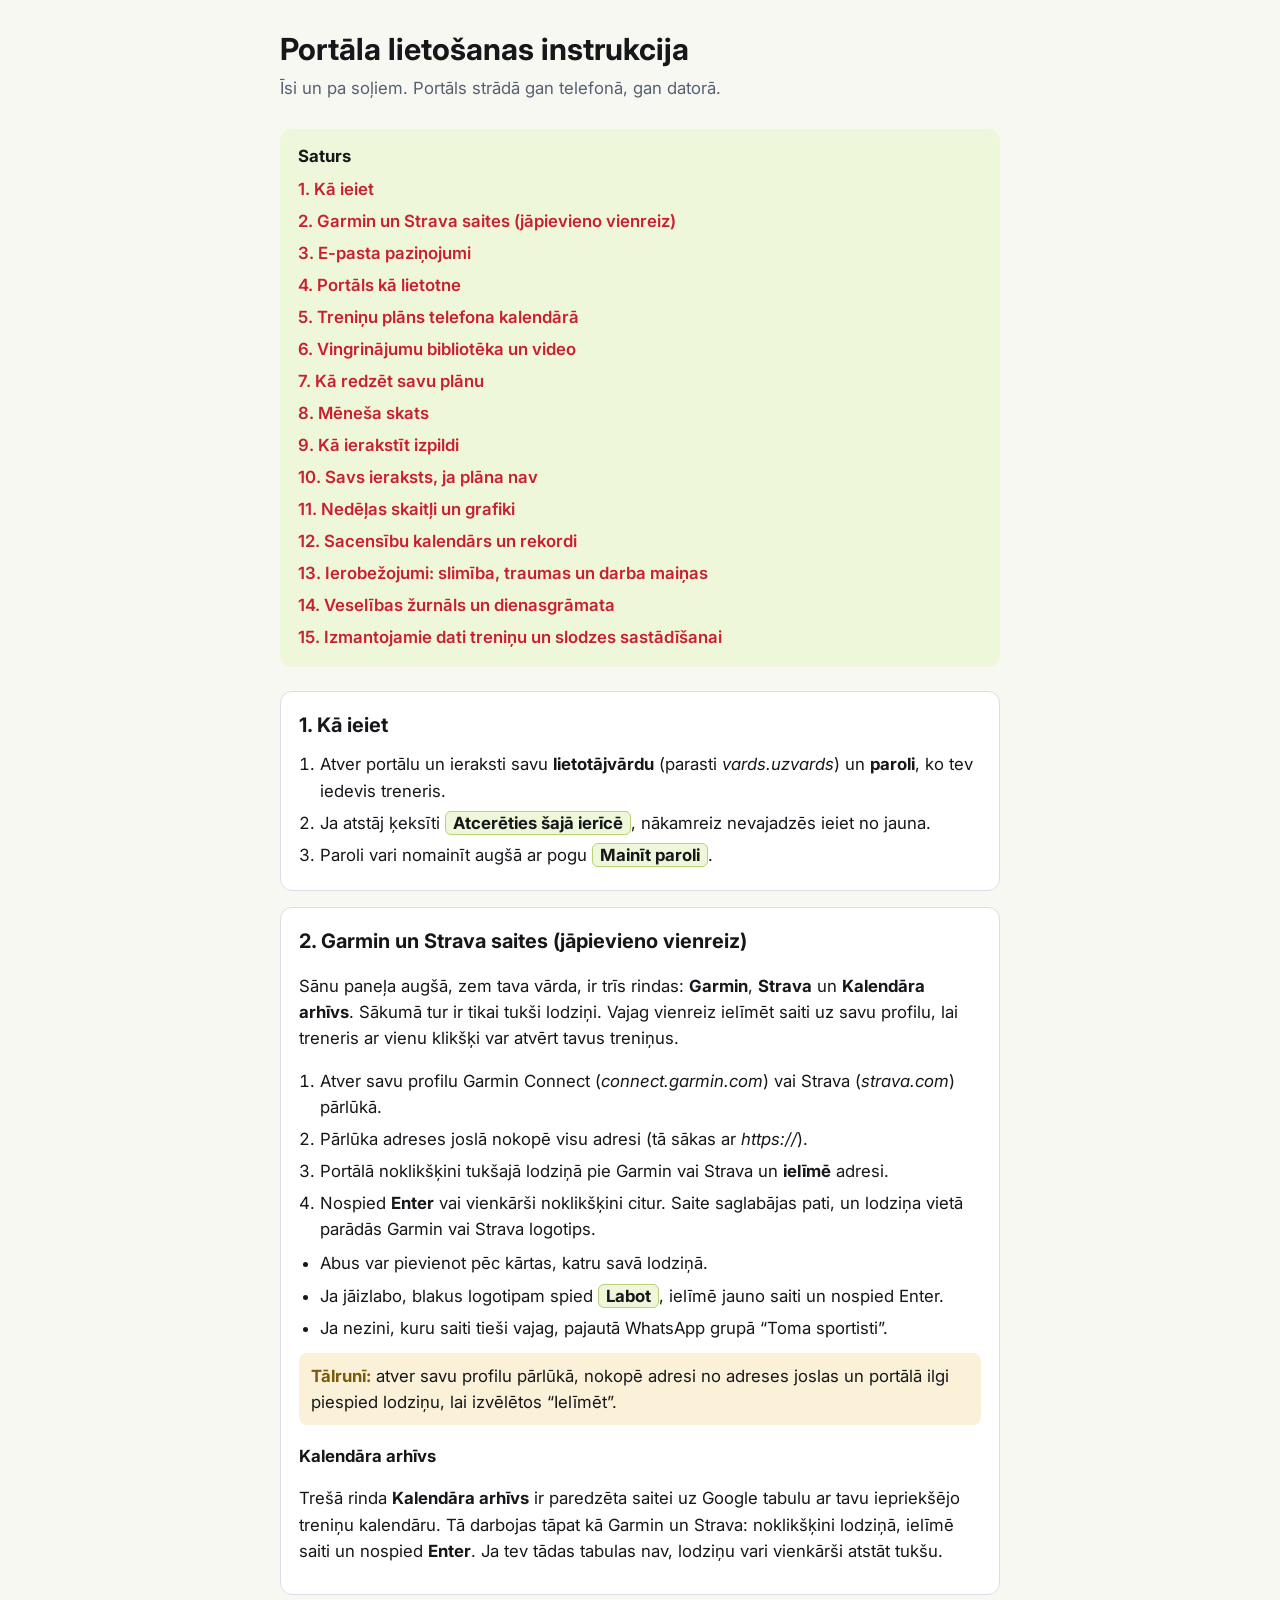
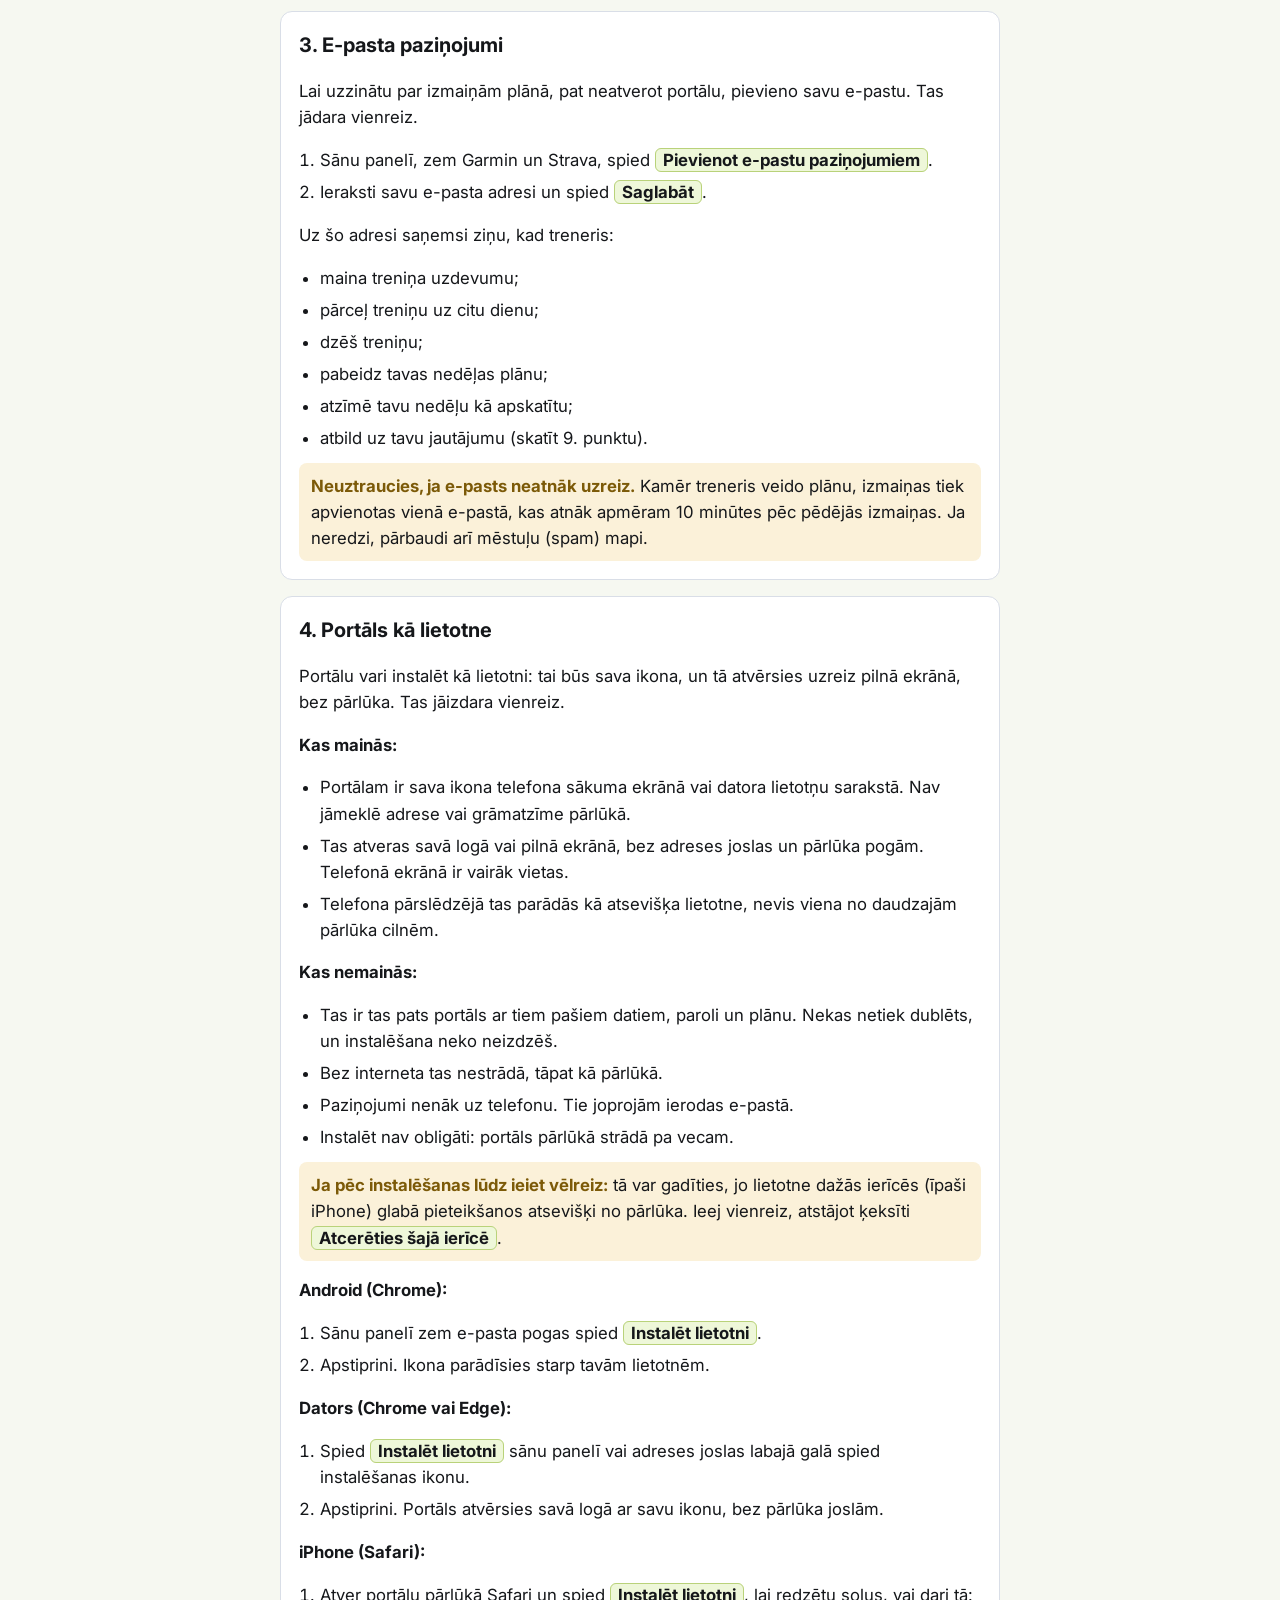
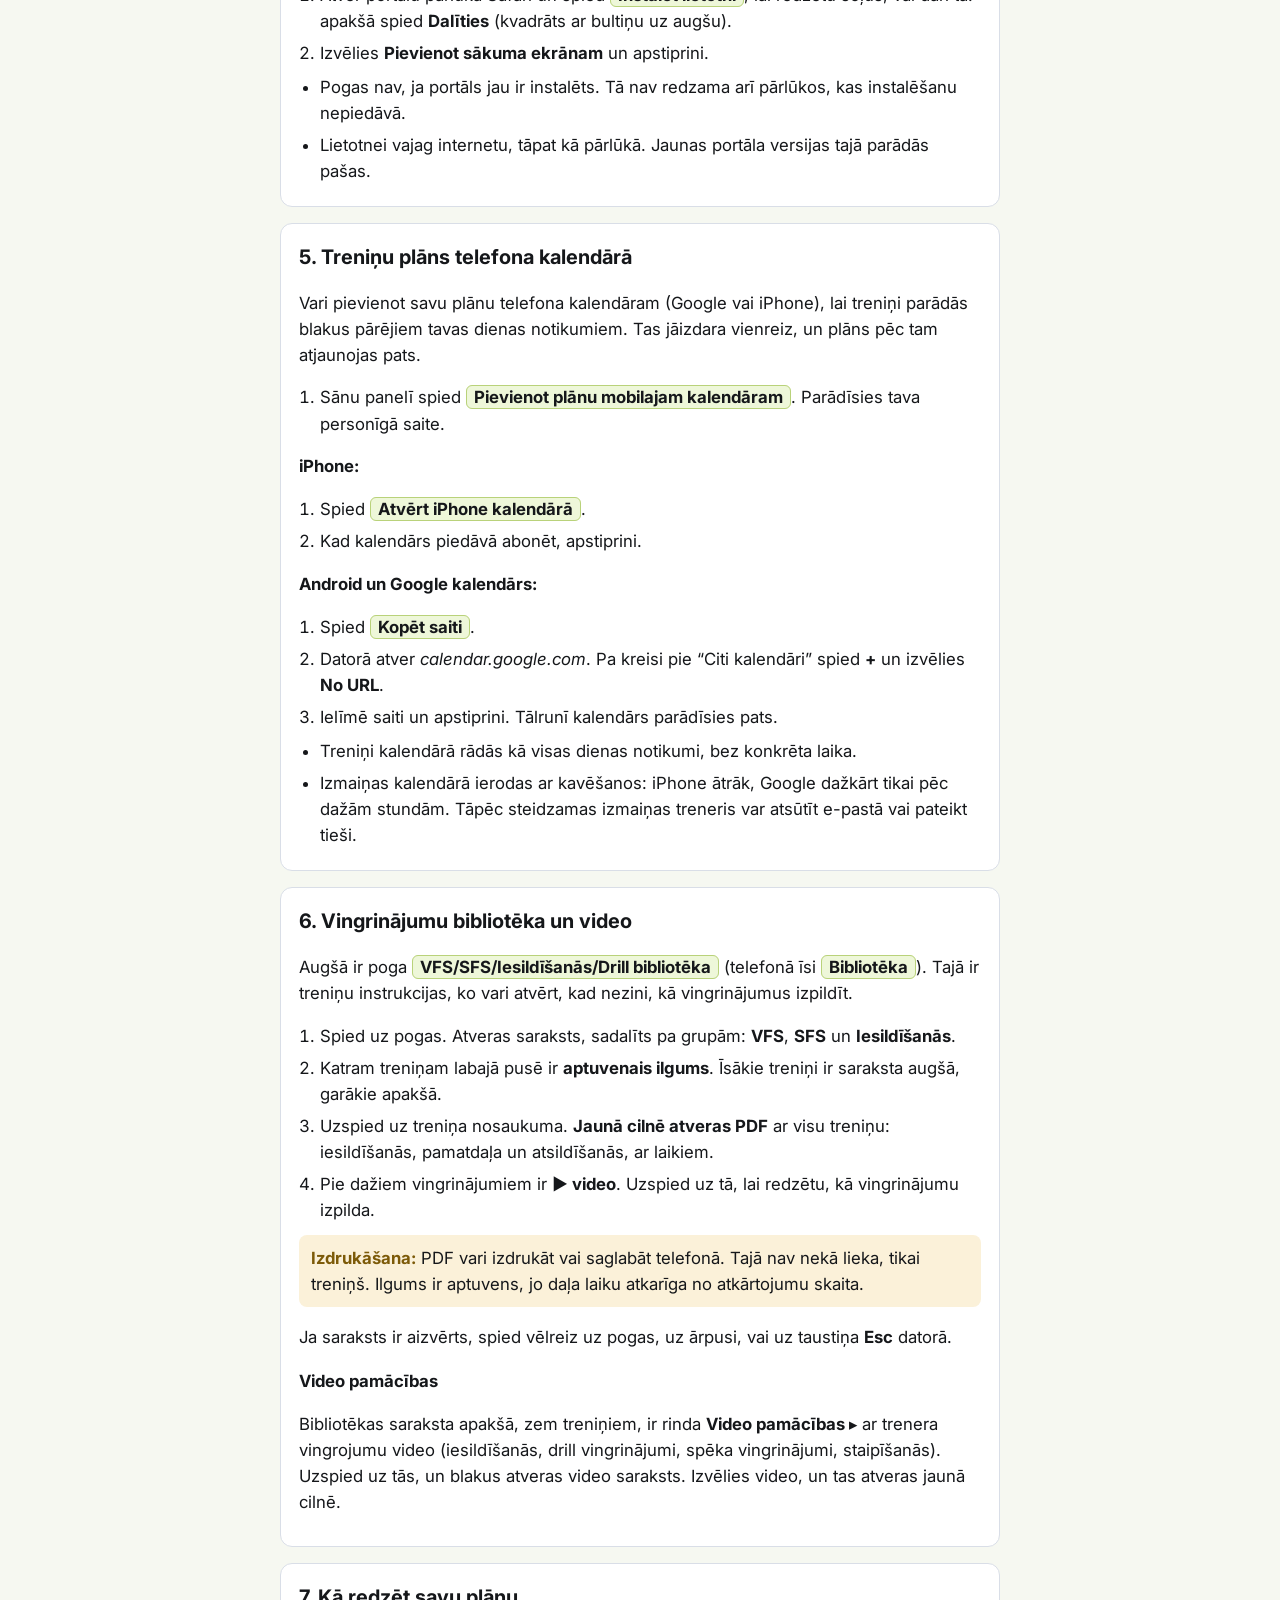
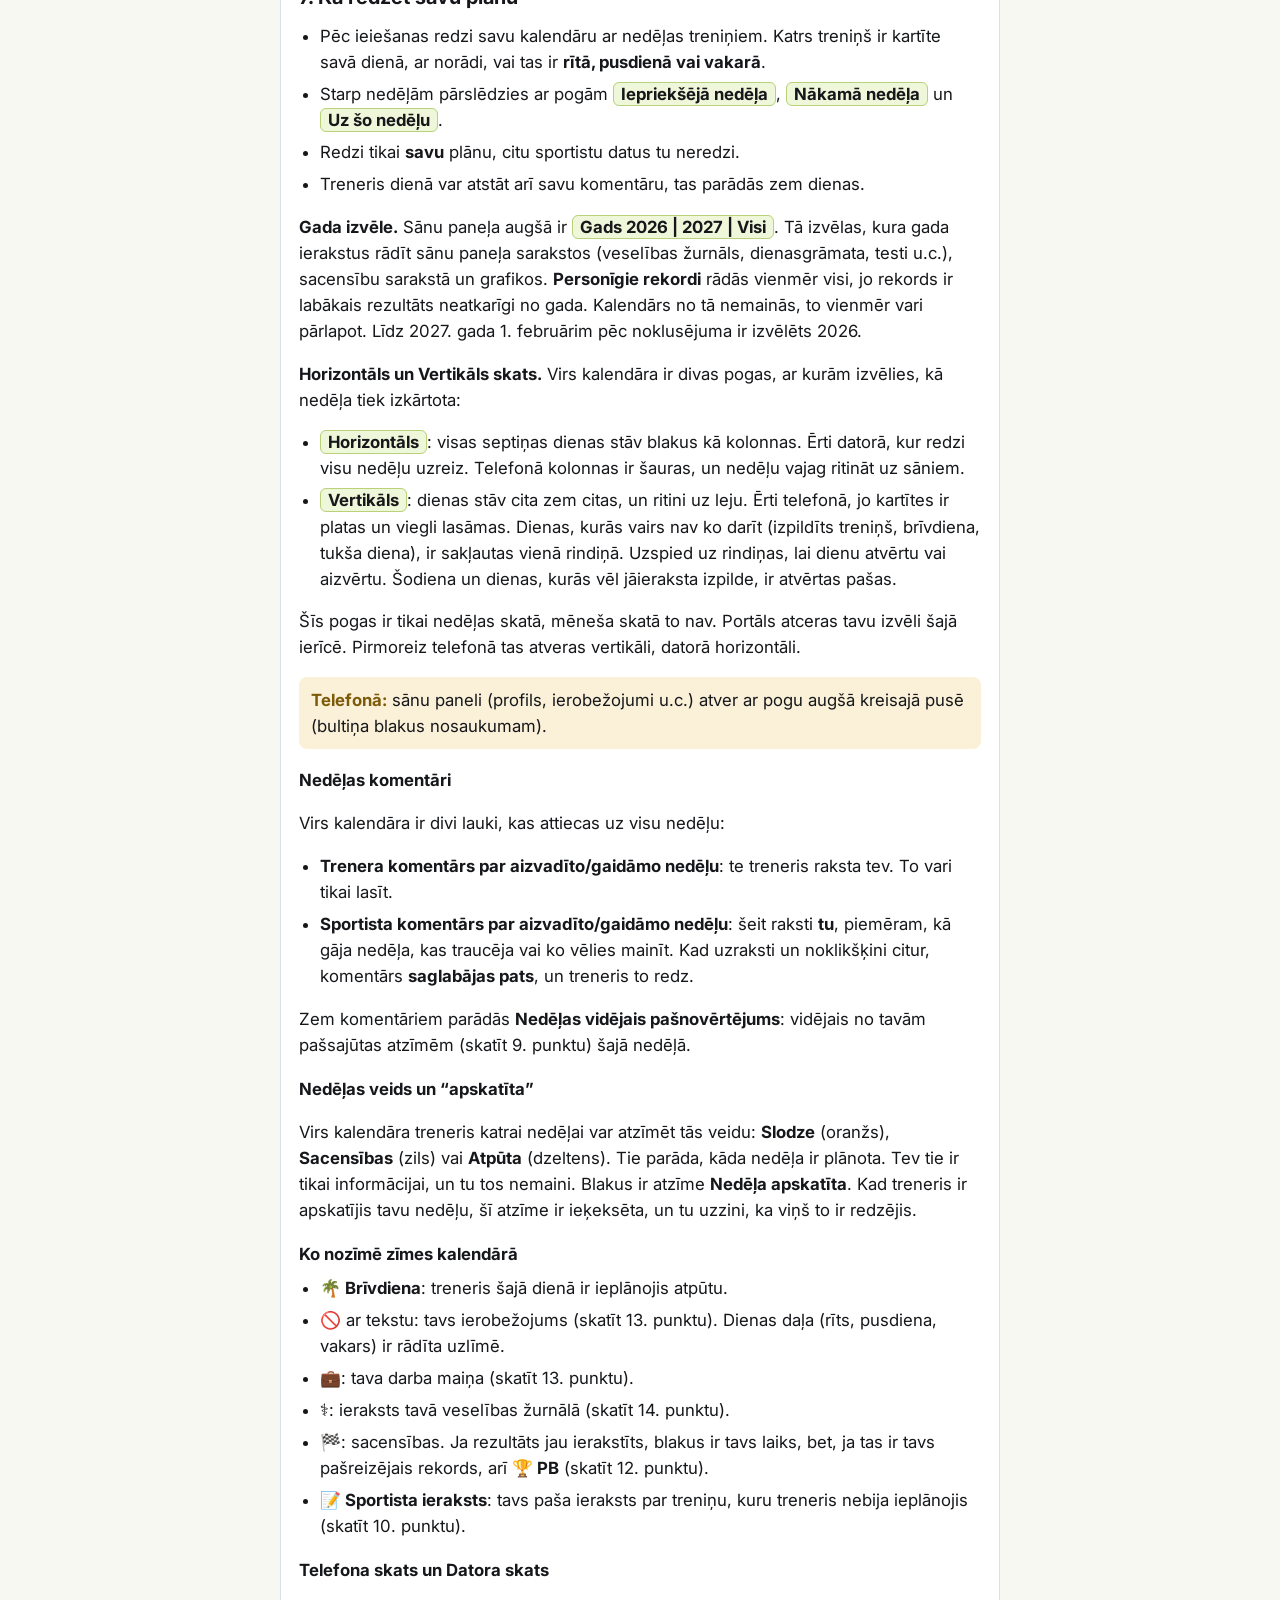
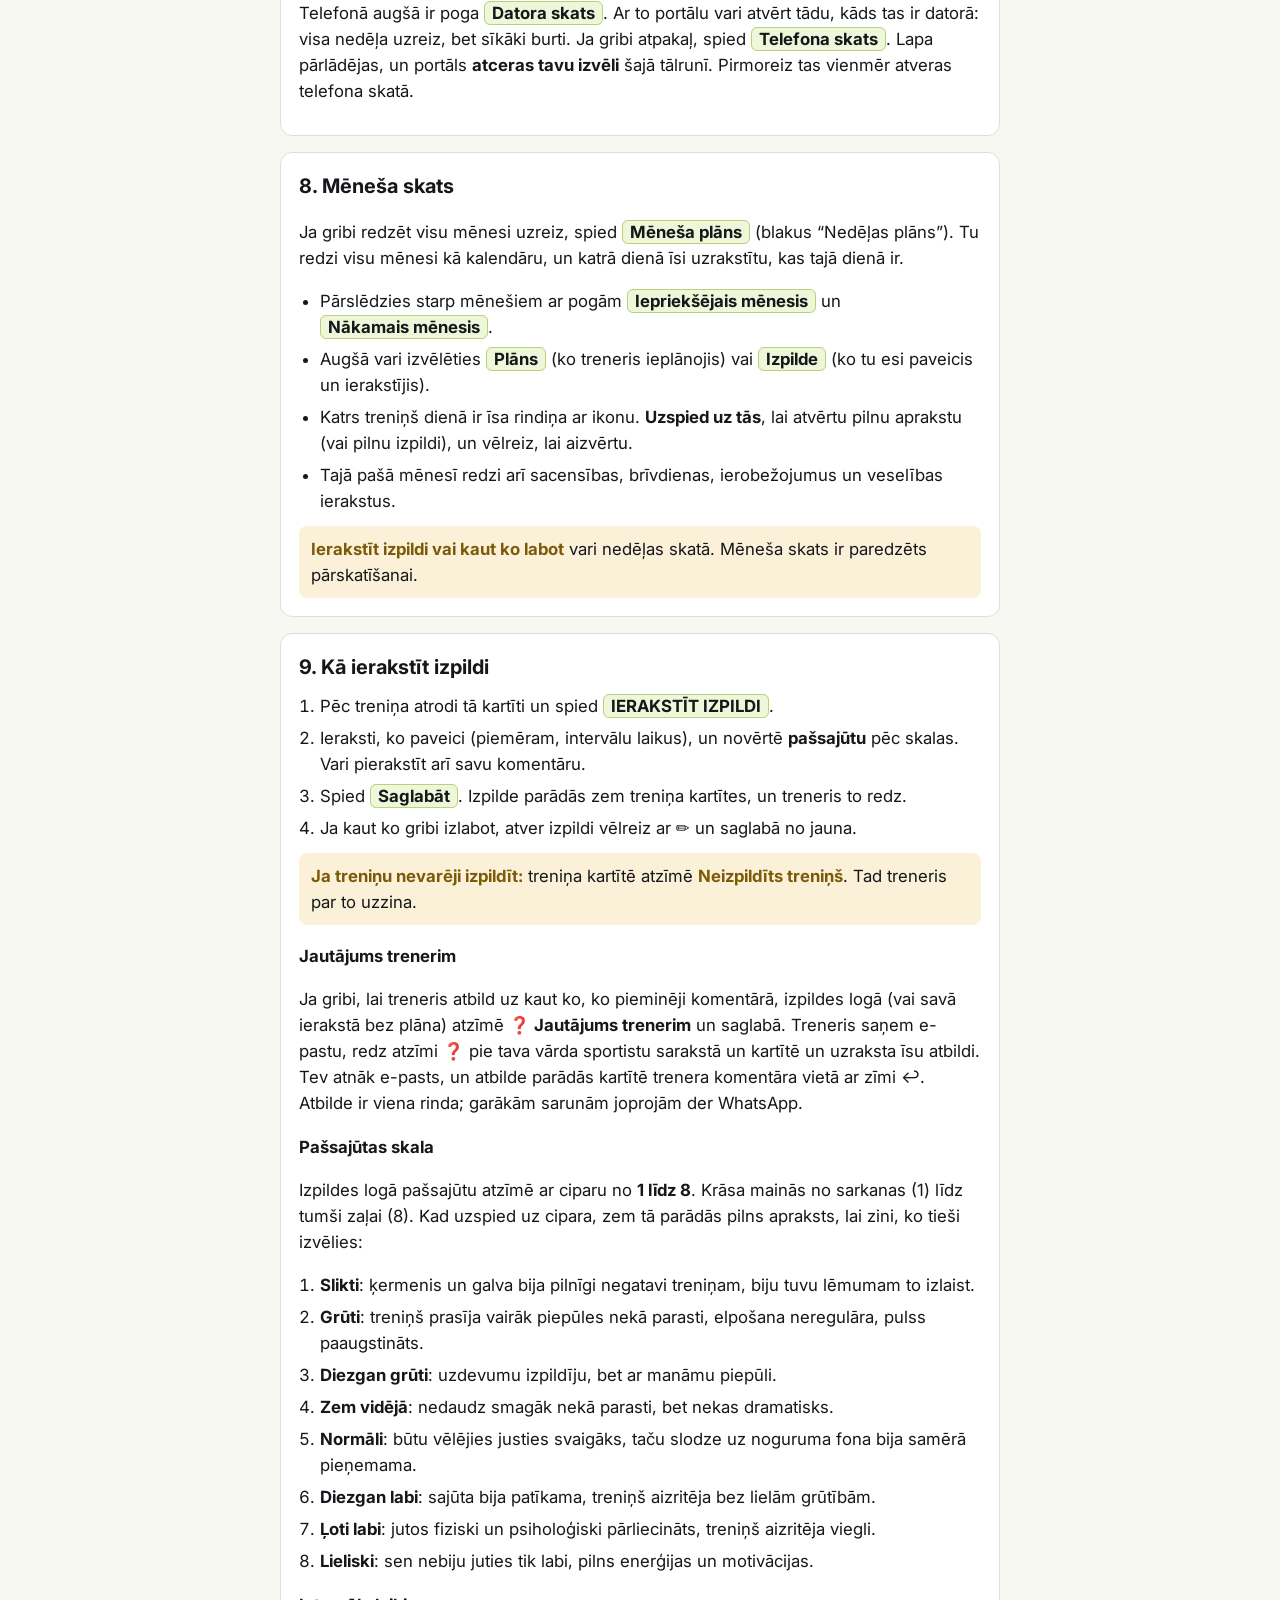
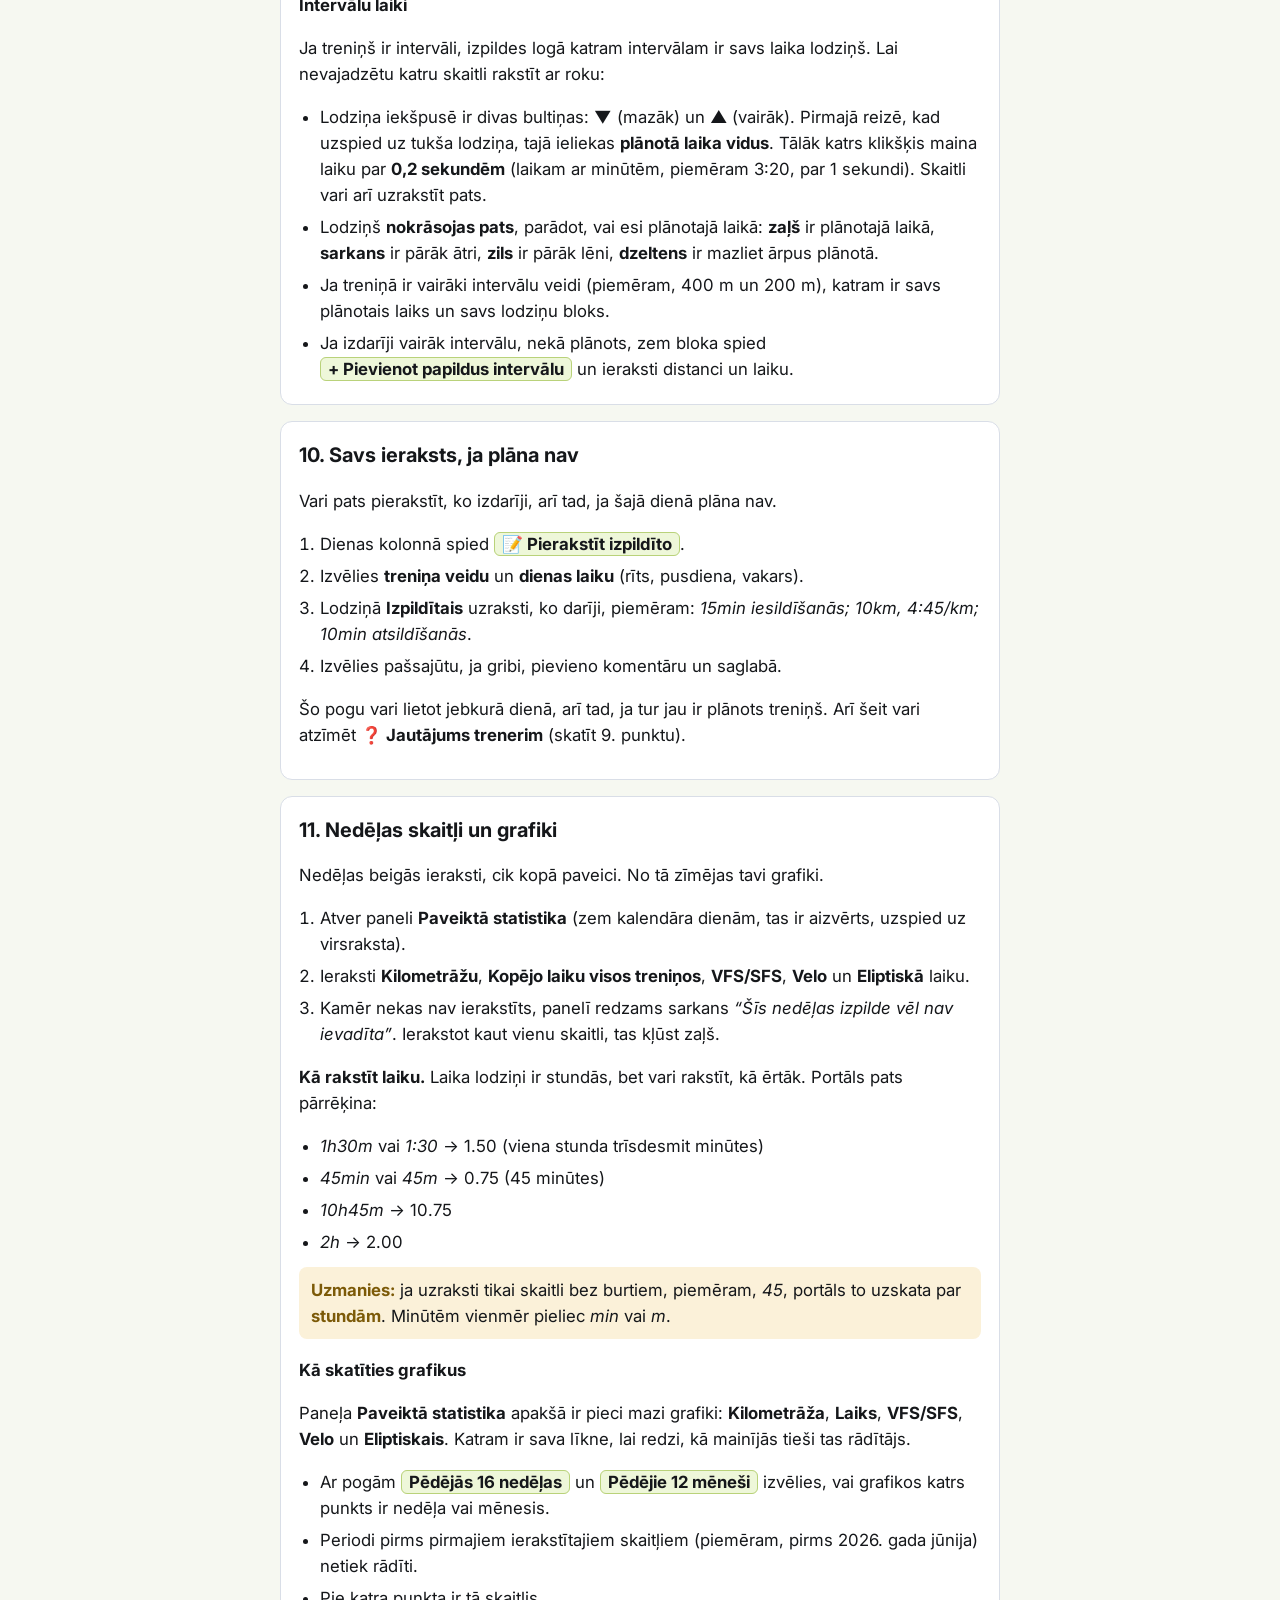
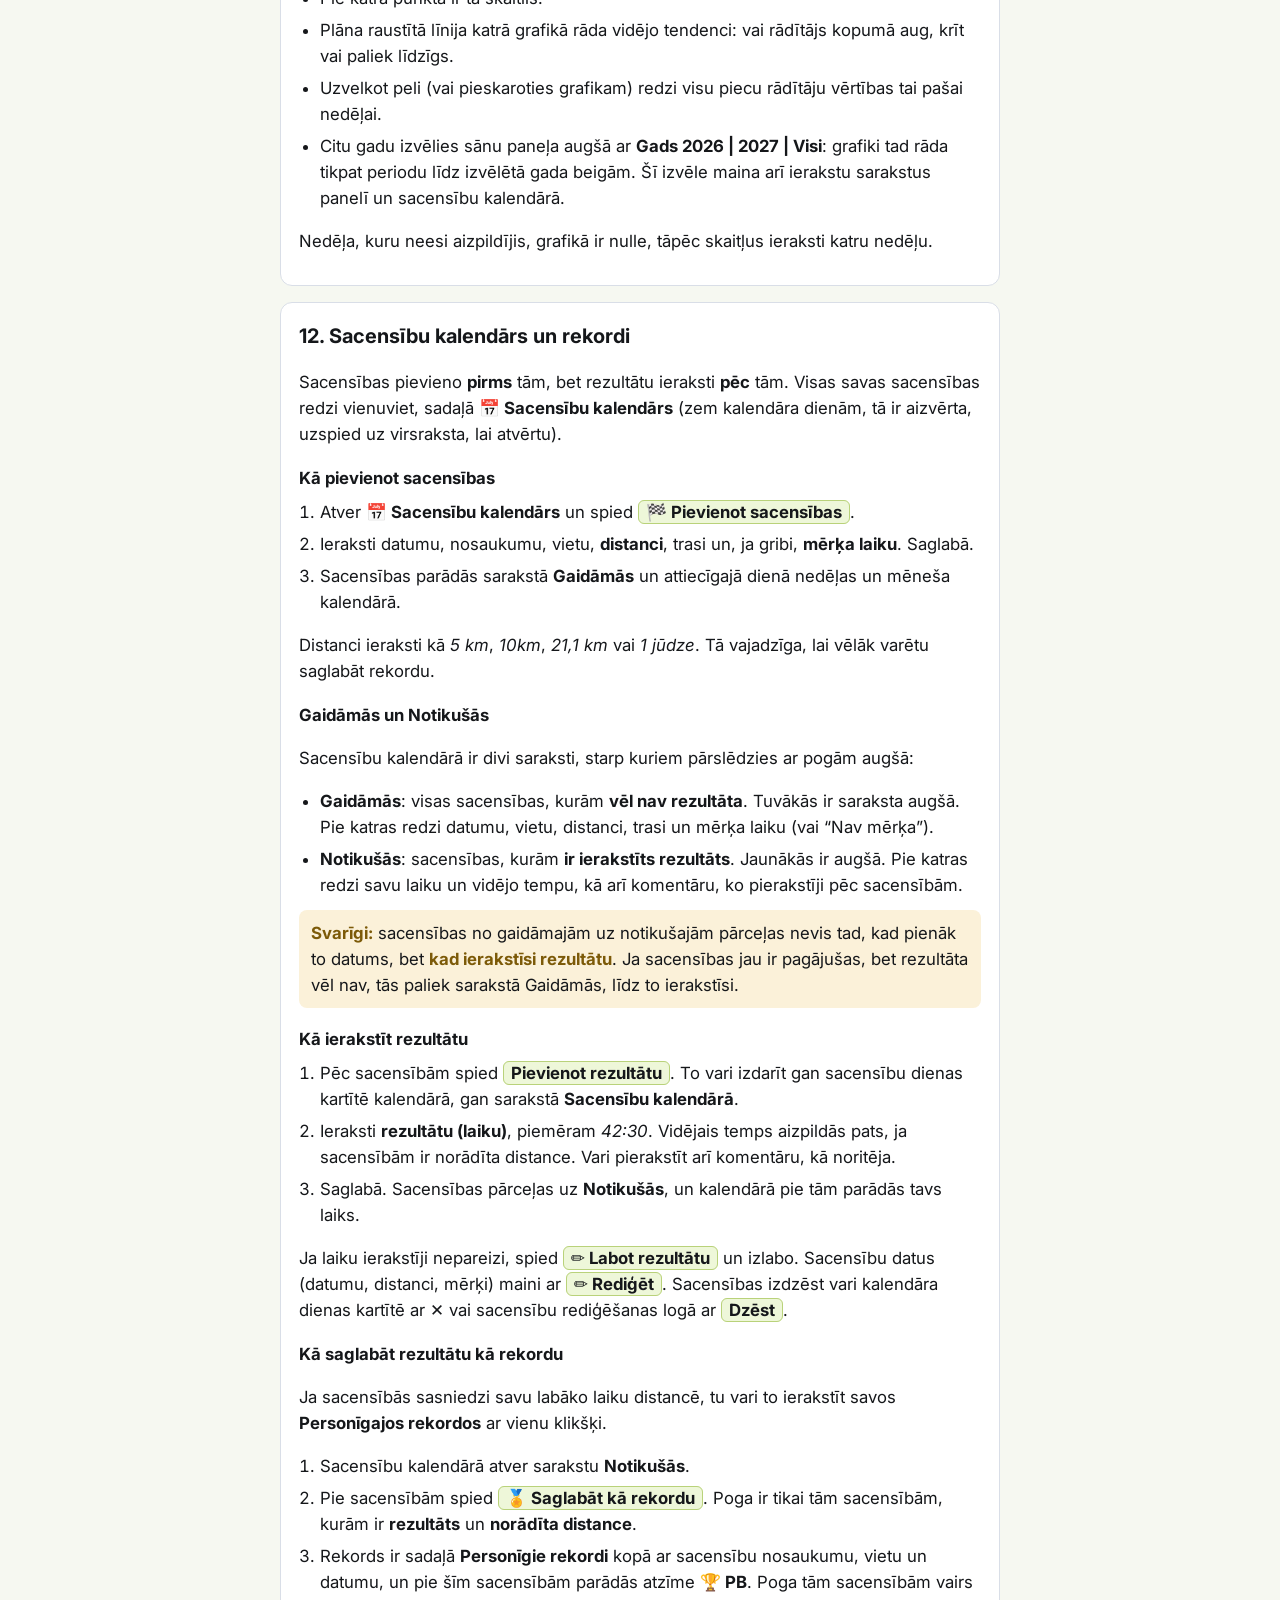
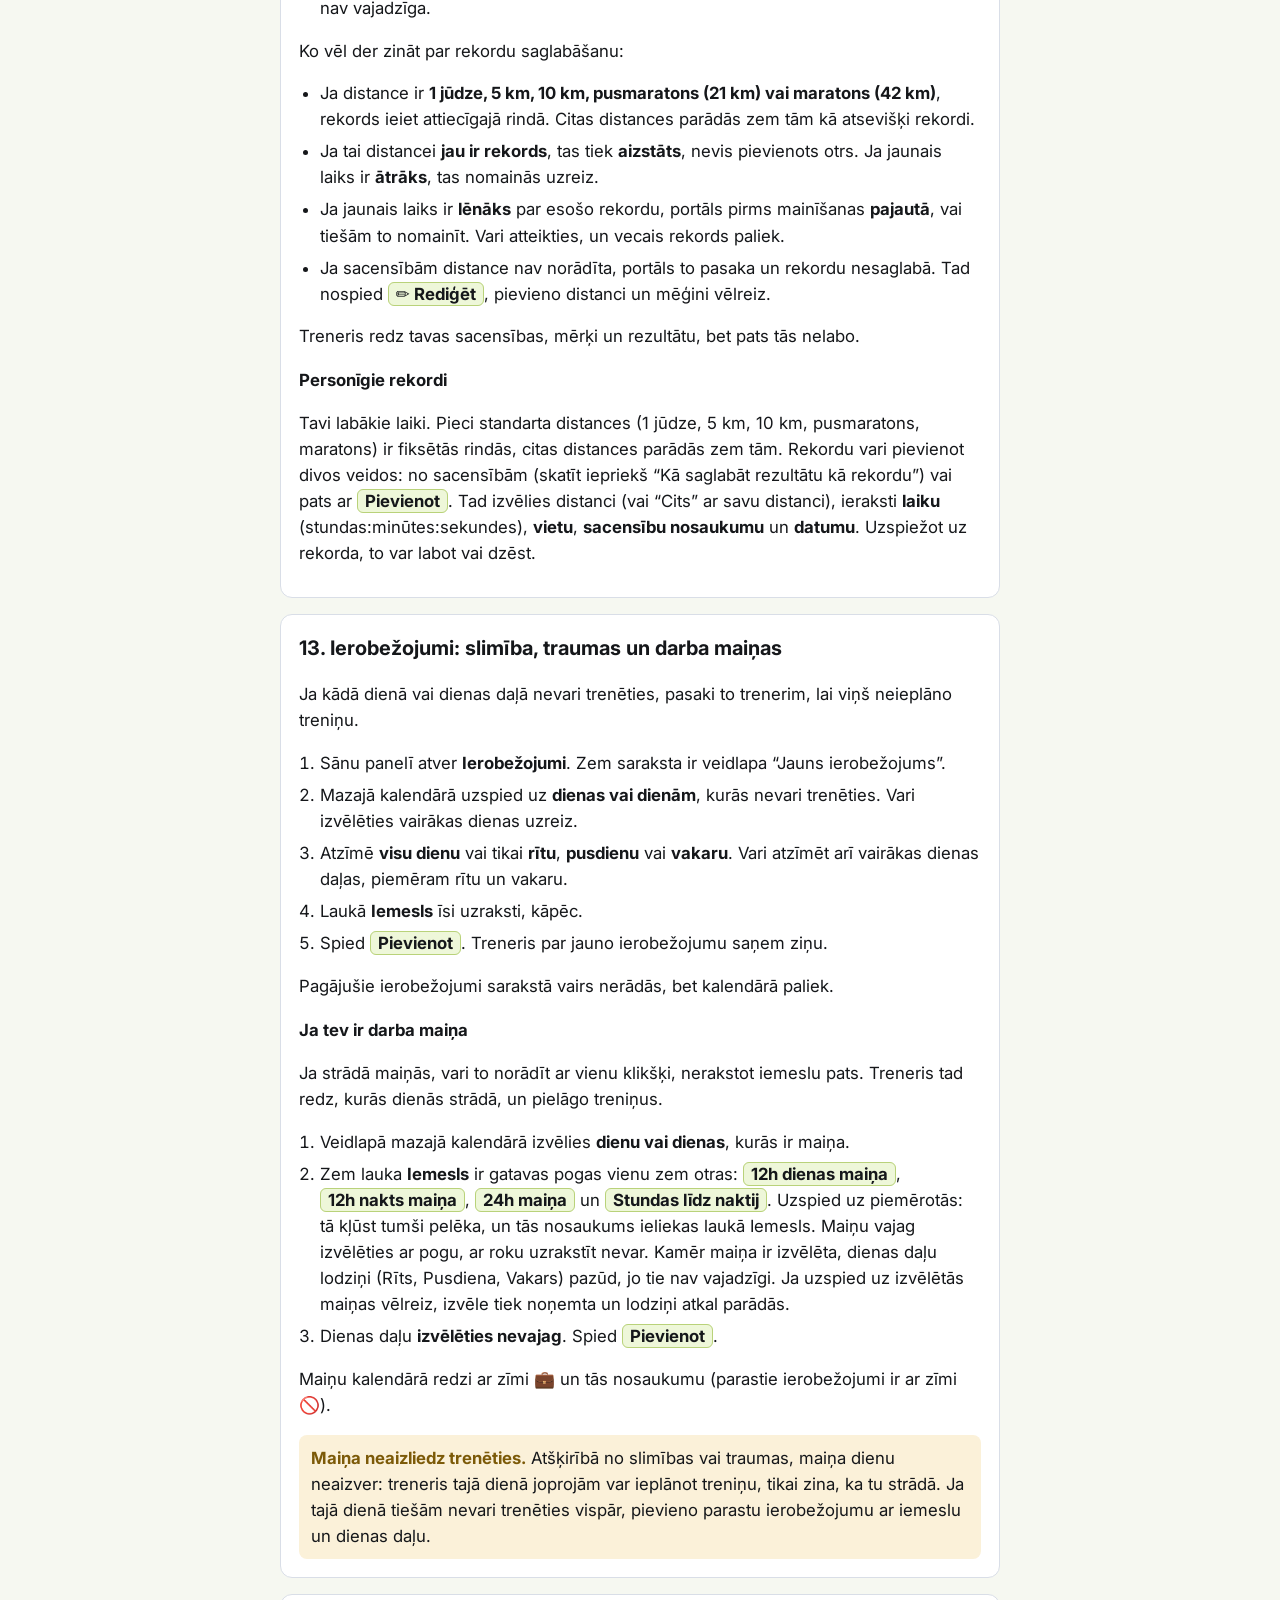
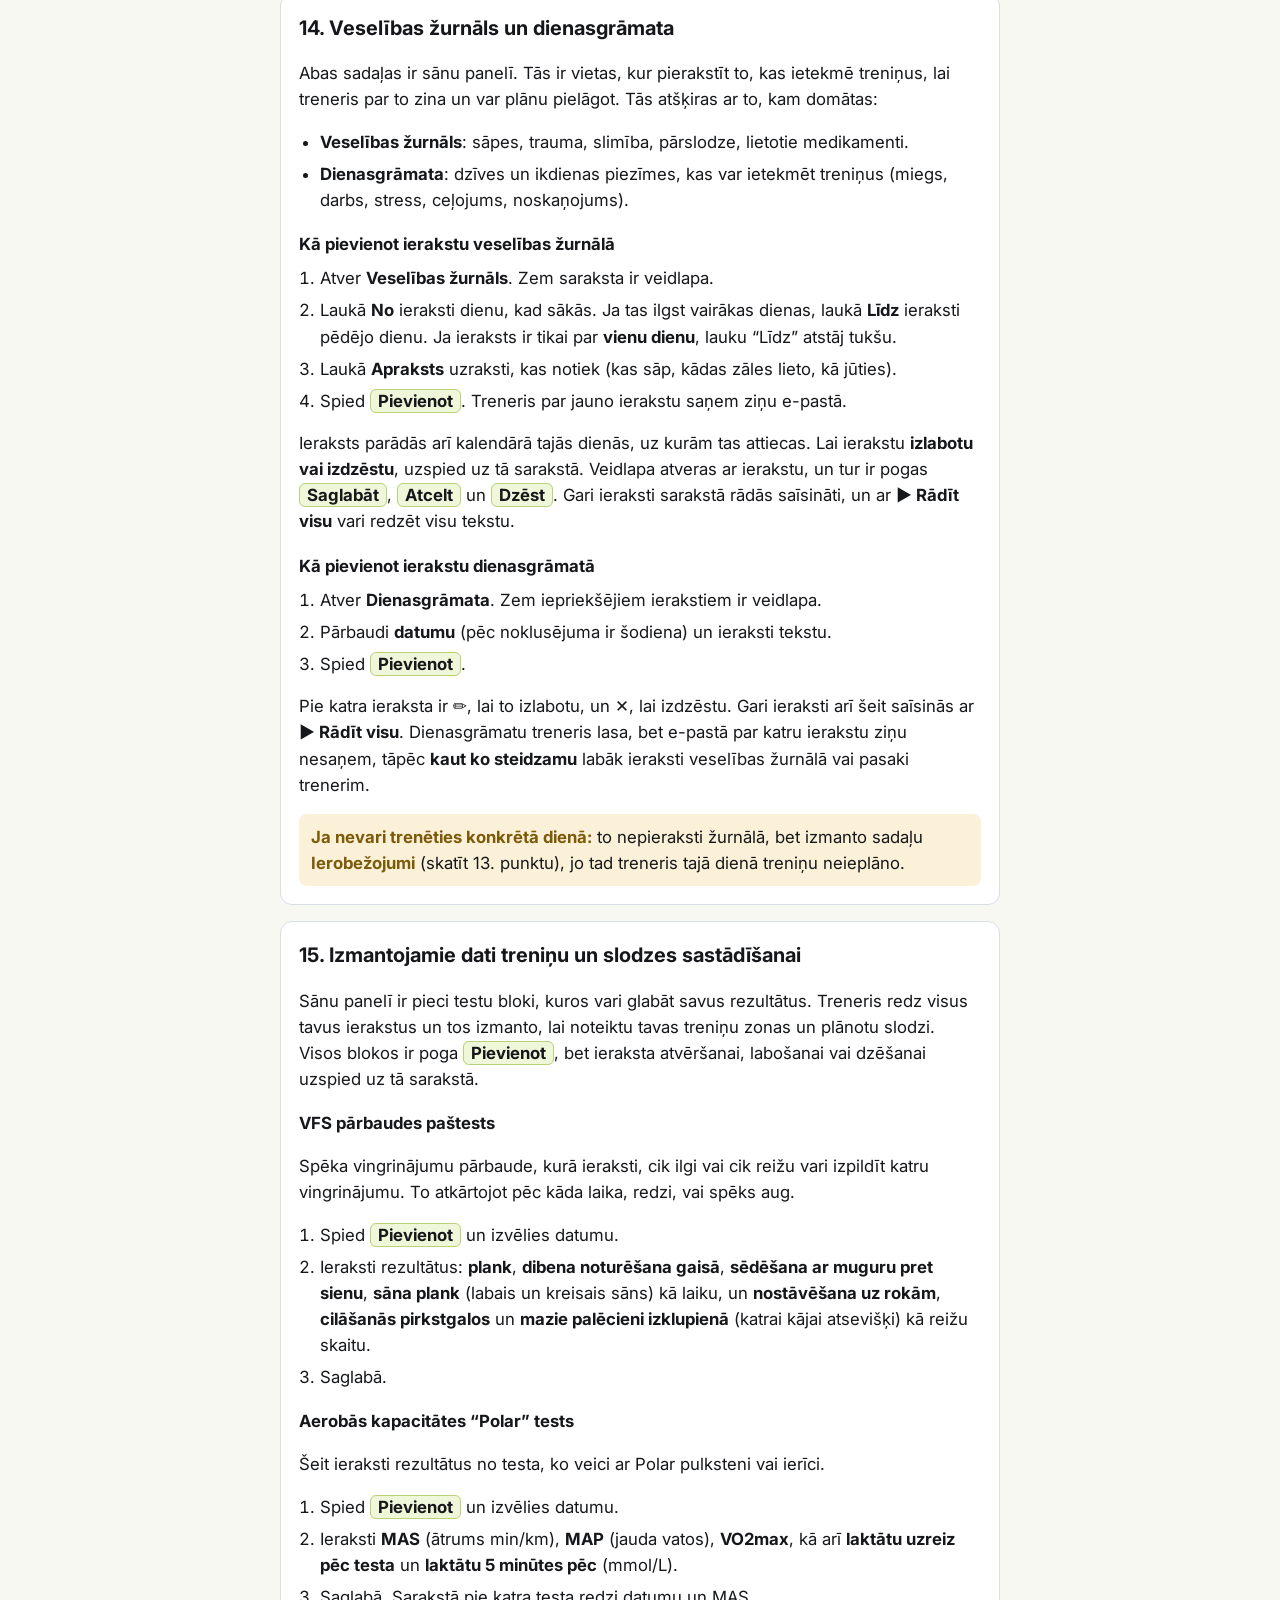
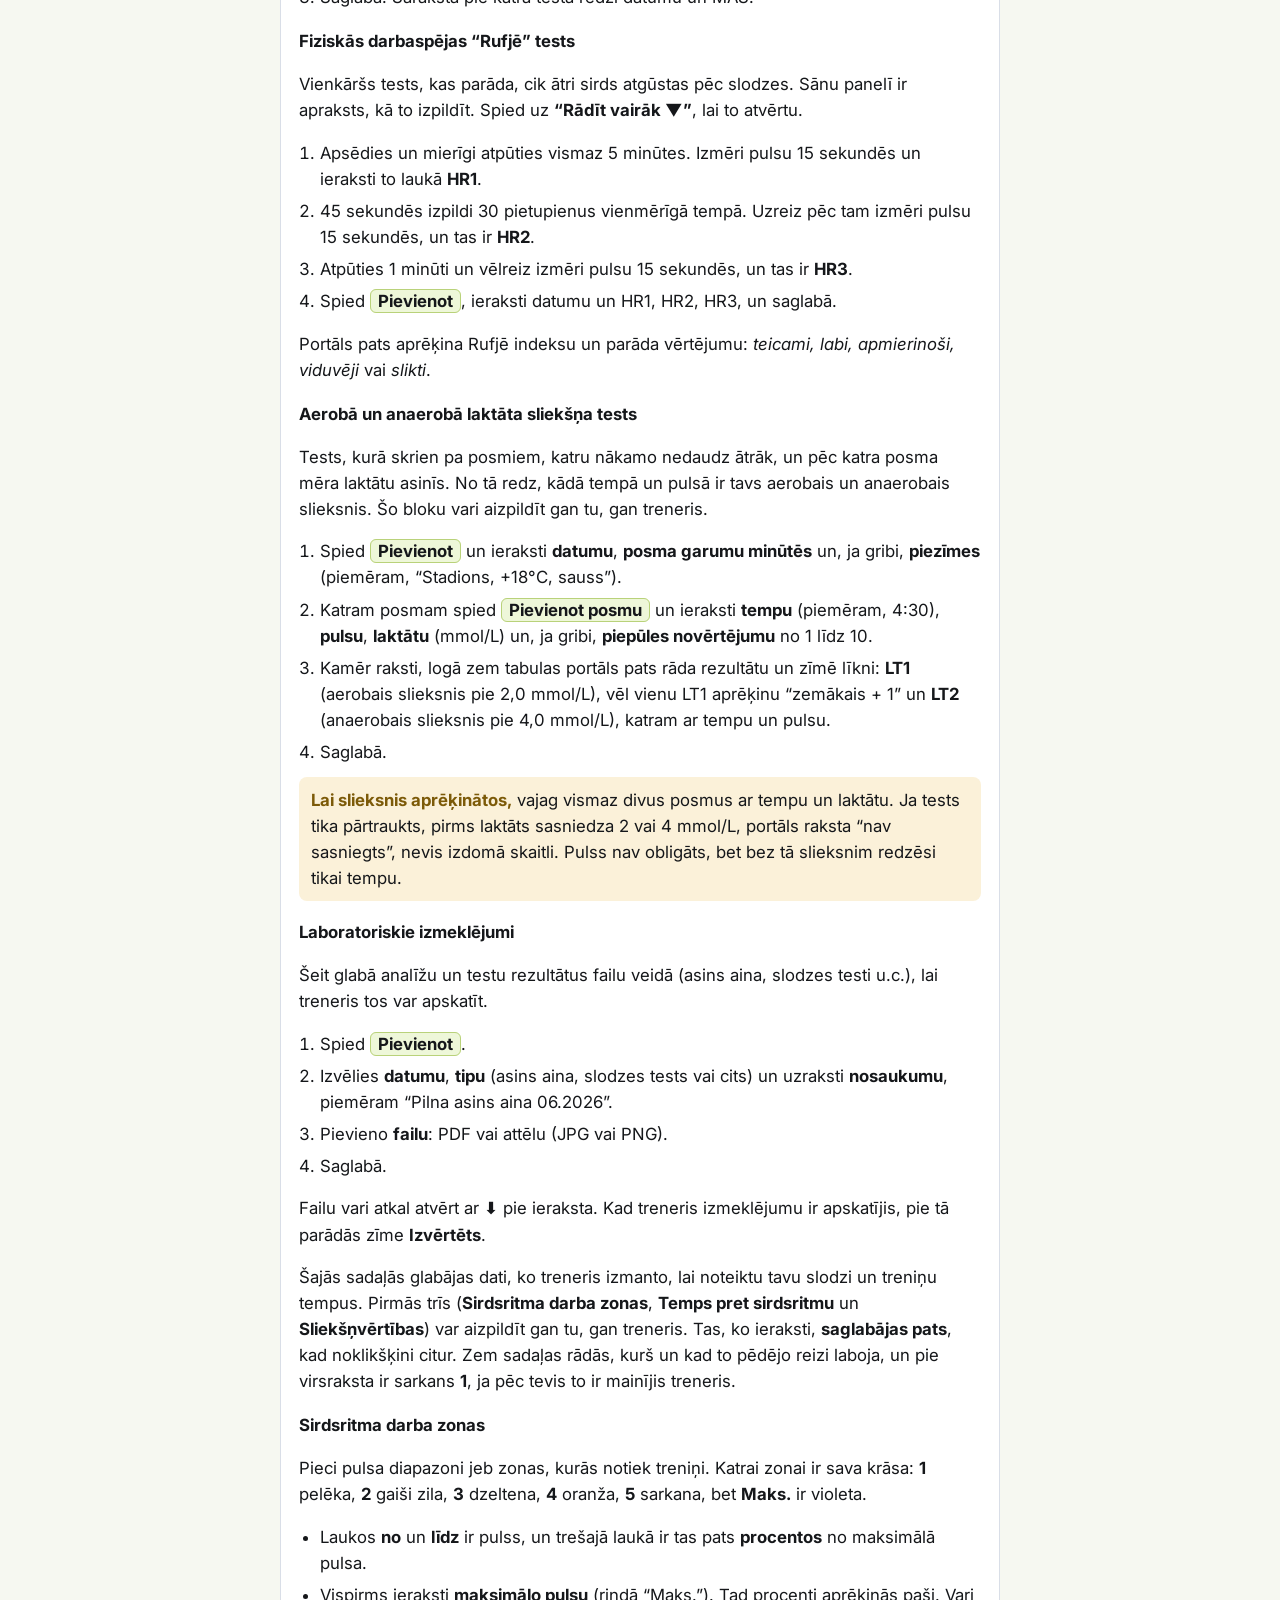
==== commit 828b6553: "personal records ignore the year filter Co-Authored-By: Claude Sonnet 5.5 <noreply@anthropic.com>" ====
--- a/pamaciba.html
+++ b/pamaciba.html
@@ -378,7 +378,7 @@
           <li>Redzi tikai <b>savu</b> plānu, citu sportistu datus tu neredzi.</li>
           <li>Treneris dienā var atstāt arī savu komentāru, tas parādās zem dienas.</li>
         </ul>
-        <p><b>Gada izvēle.</b> Sānu paneļa augšā ir <span class="btn">Gads 2026 | 2027 | Visi</span>. Tā izvēlas, kura gada ierakstus rādīt sānu paneļa sarakstos (veselības žurnāls, dienasgrāmata, rekordi, testi u.c.), sacensību sarakstā un grafikos. Kalendārs no tā nemainās, to vienmēr vari pārlapot. Līdz 2027. gada 1. februārim pēc noklusējuma ir izvēlēts 2026.</p>
+        <p><b>Gada izvēle.</b> Sānu paneļa augšā ir <span class="btn">Gads 2026 | 2027 | Visi</span>. Tā izvēlas, kura gada ierakstus rādīt sānu paneļa sarakstos (veselības žurnāls, dienasgrāmata, testi u.c.), sacensību sarakstā un grafikos. <b>Personīgie rekordi</b> rādās vienmēr visi, jo rekords ir labākais rezultāts neatkarīgi no gada. Kalendārs no tā nemainās, to vienmēr vari pārlapot. Līdz 2027. gada 1. februārim pēc noklusējuma ir izvēlēts 2026.</p>
         <p><b>Horizontāls un Vertikāls skats.</b> Virs kalendāra ir divas pogas, ar kurām izvēlies, kā nedēļa tiek izkārtota:</p>
         <ul>
           <li><span class="btn">Horizontāls</span>: visas septiņas dienas stāv blakus kā kolonnas. Ērti datorā, kur redzi visu nedēļu uzreiz. Telefonā kolonnas ir šauras, un nedēļu vajag ritināt uz sāniem.</li>
